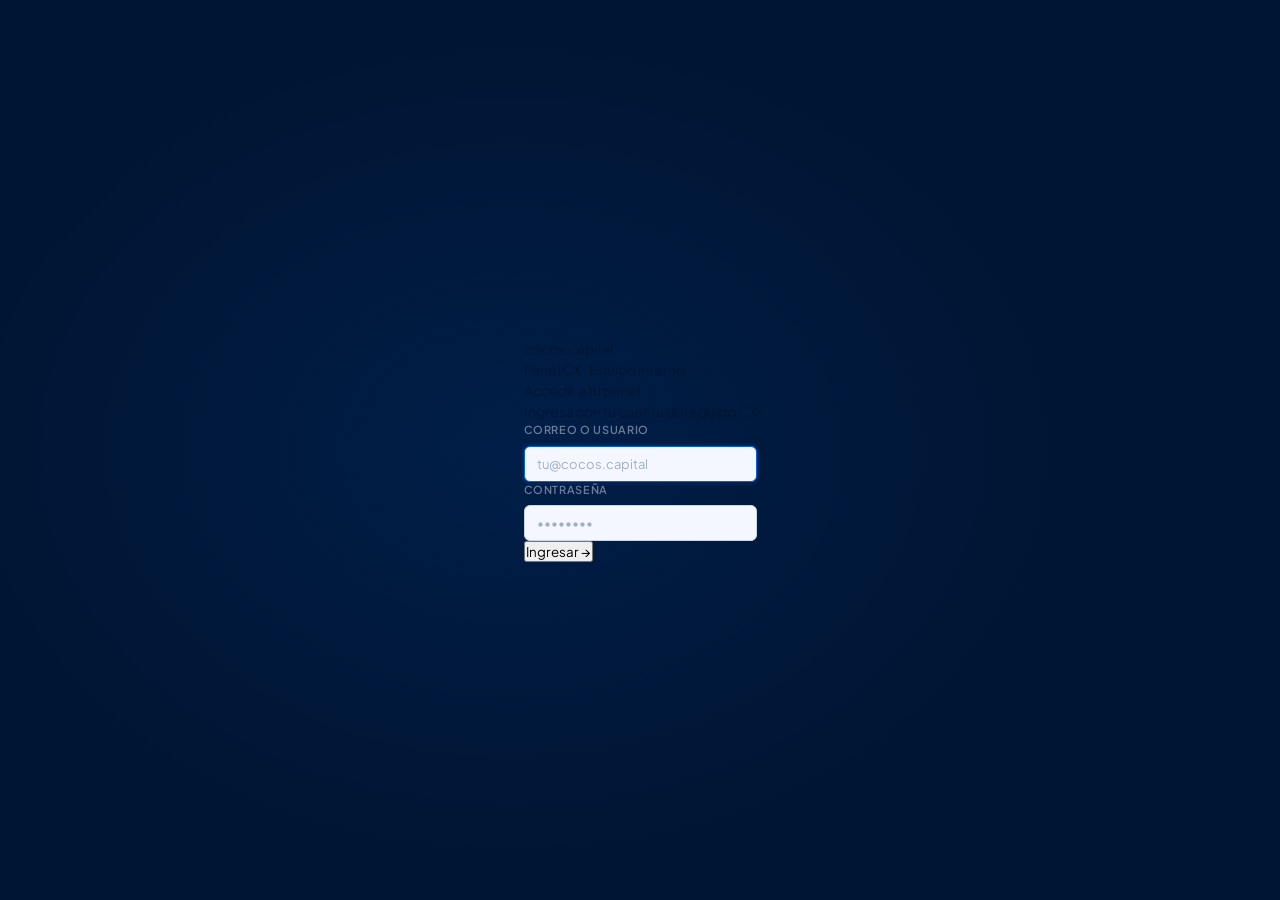
==== index.html @ 0b5373a8 "Add files via upload" ====
<!DOCTYPE html>
<html lang="es" class="light">
<head>
<meta charset="UTF-8">
<meta name="viewport" content="width=device-width,initial-scale=1.0">
<title>Panel CX · Cocos Capital</title>
<link href="https://fonts.googleapis.com/css2?family=Plus+Jakarta+Sans:wght@300;400;500;600;700;800&display=swap" rel="stylesheet">
<link rel="stylesheet" href="cocos-ds.css">
<style>
/* ─────────────────────────────────────────
   STATS ROW — 4 KPIs de contexto
───────────────────────────────────────── */
.stats-grid { display: grid; grid-template-columns: repeat(4,1fr); gap: 16px; }
@media (max-width: 900px) { .stats-grid { grid-template-columns: repeat(2,1fr); } }

.stat-tile {
  background: #FFFFFF;
  border: 1px solid #E4EAF3;
  border-radius: 18px;
  padding: 24px;
  min-height: 140px;
  box-shadow: 0 10px 30px rgba(0,21,51,.06);
  position: relative; overflow: hidden;
  transition: transform .15s, box-shadow .15s;
}
.stat-tile:hover { transform: translateY(-2px); box-shadow: 0 16px 40px rgba(0,21,51,.1); }

.stat-tile-top { display: flex; align-items: flex-start; justify-content: space-between; margin-bottom: 14px; }
.stat-tile-icon {
  width: 44px; height: 44px; border-radius: 50%;
  display: flex; align-items: center; justify-content: center;
  font-size: 20px; flex-shrink: 0;
  background: var(--st-bg, rgba(0,98,222,.1));
}
.stat-tile-trend {
  display: inline-flex; align-items: center; gap: 3px;
  font-size: 11px; font-weight: 700; padding: 3px 9px;
  border-radius: 99px; white-space: nowrap;
}
.trend-up   { background: rgba(0,191,140,.12); color: #00A07A; }
.trend-down { background: rgba(240,92,92,.1);  color: var(--red); }
.trend-flat { background: var(--surf-1); color: var(--tx-3); }

.stat-tile-val { font-size: 36px; font-weight: 800; color: var(--tx-0); letter-spacing: -.06em; line-height: 1; margin-bottom: 6px; }
.stat-tile-lbl { font-size: 15px; font-weight: 700; color: var(--tx-0); margin-bottom: 3px; }
.stat-tile-sub { font-size: 13px; color: var(--tx-3); }

/* Loading skeleton */
.skeleton {
  background: linear-gradient(90deg, var(--surf-1) 25%, var(--surf-2) 50%, var(--surf-1) 75%);
  background-size: 200% 100%;
  animation: shimmer 1.4s infinite;
  border-radius: 4px;
}
@keyframes shimmer { 0%{background-position:200% 0} 100%{background-position:-200% 0} }

/* ─────────────────────────────────────────
   TOOLS GRID — modules de trabajo
───────────────────────────────────────── */
.tools-grid { display: grid; grid-template-columns: repeat(3,1fr); gap: 16px; }
@media (max-width: 900px) { .tools-grid { grid-template-columns: 1fr 1fr; } }

.tool-card {
  background: var(--surf-0); border: 1px solid var(--bdr-0); border-radius: 20px;
  padding: 24px; display: flex; flex-direction: column; gap: 14px;
  text-decoration: none; position: relative; overflow: hidden;
  transition: all .18s; cursor: pointer; min-height: 190px;
  box-shadow: var(--sh-card);
}
.tool-card::before { content:''; position:absolute; top:0; left:0; bottom:0; width:3px; background:var(--tc,var(--blue)); opacity:.7; transition:opacity .18s; }
.tool-card:hover { border-color: var(--bdr-1); transform: translateY(-2px); box-shadow: 0 16px 40px rgba(0,21,51,.1); }
.tool-card:hover::before { opacity: 1; }
.tool-header { display: flex; align-items: flex-start; justify-content: space-between; gap: 12px; }
.tool-icon-wrap { width: 42px; height: 42px; border-radius: 12px; background: rgba(0,98,222,.1); border: 1px solid rgba(0,98,222,.15); display: flex; align-items: center; justify-content: center; font-size: 18px; flex-shrink: 0; }
.tool-badge { font-size: 9px; font-weight: 700; padding: 3px 9px; border-radius: 99px; text-transform: uppercase; letter-spacing: .08em; white-space: nowrap; flex-shrink: 0; }
.tool-body { flex: 1; }
.tool-name { font-size: 16px; font-weight: 700; color: var(--tx-0); letter-spacing: -.03em; margin-bottom: 6px; }
.tool-desc { font-size: 13px; color: var(--tx-2); line-height: 1.6; }
.tool-footer { display: flex; align-items: center; justify-content: space-between; margin-top: auto; padding-top: 14px; border-top: 1px solid var(--bdr-0); }
.tool-cta-btn { display: inline-flex; align-items: center; gap: 6px; font-size: 12px; font-weight: 700; color: var(--tx-1); background: var(--surf-1); border: 1px solid var(--bdr-1); padding: 7px 14px; border-radius: 10px; transition: all .15s; white-space: nowrap; }
.tool-card:hover .tool-cta-btn { background: var(--tc,var(--blue)); border-color: var(--tc,var(--blue)); color: #fff; }
.tool-cta-btn svg { width: 11px; height: 11px; transition: transform .15s; }
.tool-card:hover .tool-cta-btn svg { transform: translateX(2px); }

/* ─────────────────────────────────────────
   TWO COLUMN LAYOUT
───────────────────────────────────────── */
.two-col { display: grid; grid-template-columns: minmax(0,1.7fr) 460px; gap: 24px; align-items: start; }
@media (max-width: 1200px) { .two-col { grid-template-columns: 1fr; } }

/* ─────────────────────────────────────────
   NOVEDADES FEED — timeline premium
───────────────────────────────────────── */
.novedades-card {
  background: #FFFFFF; border: 1px solid #E4EAF3;
  border-radius: 20px; padding: 28px 30px;
  box-shadow: 0 10px 30px rgba(0,21,51,.06);
  min-height: 480px;
}
.nov-feed { display: flex; flex-direction: column; }

.nov-empty { text-align: center; padding: 48px 20px; color: var(--tx-3); }
.nov-empty-icon { font-size: 36px; margin-bottom: 12px; opacity: .3; }
.nov-empty-title { font-size: 15px; font-weight: 600; color: var(--tx-2); margin-bottom: 6px; }
.nov-empty-sub { font-size: 13px; color: var(--tx-3); }

/* Timeline item */
.nov-item {
  display: flex; gap: 14px;
  padding: 18px 0;
  border-bottom: 1px solid var(--bdr-0);
  animation: fadeSlide .2s ease both;
  position: relative;
}
.nov-item:last-child { border-bottom: none; padding-bottom: 0; }
.nov-item:first-child { padding-top: 4px; }
@keyframes fadeSlide { from{opacity:0;transform:translateY(6px)} to{opacity:1;transform:translateY(0)} }

/* Timeline dot */
.nov-dot-col { display: flex; flex-direction: column; align-items: center; flex-shrink: 0; width: 36px; }
.nov-dot {
  width: 36px; height: 36px; border-radius: 50%;
  display: flex; align-items: center; justify-content: center;
  font-size: 16px; flex-shrink: 0; flex-basis: 36px;
}
.nov-dot-info   { background: rgba(0,98,222,.12);  }
.nov-dot-warn   { background: rgba(255,149,0,.12); }
.nov-dot-ok     { background: rgba(0,191,140,.12); }
.nov-dot-crit   { background: rgba(240,92,92,.12); }
.nov-line { flex: 1; width: 1px; background: var(--bdr-0); margin-top: 6px; }
.nov-item:last-child .nov-line { display: none; }

/* Content */
.nov-content { flex: 1; min-width: 0; }
.nov-content-top { display: flex; align-items: flex-start; justify-content: space-between; gap: 10px; margin-bottom: 5px; }
.nov-title-row { display: flex; align-items: center; gap: 8px; flex-wrap: wrap; min-width: 0; }
.nov-title { font-size: 14px; font-weight: 600; color: var(--tx-0); line-height: 1.4; }
.nov-pill {
  display: inline-flex; align-items: center; gap: 4px;
  font-size: 10px; font-weight: 700; padding: 3px 9px;
  border-radius: 99px; text-transform: uppercase; letter-spacing: .06em; white-space: nowrap; flex-shrink: 0;
}
.pill-info  { background: rgba(0,98,222,.1); color: #0062DE; border: 1px solid rgba(0,98,222,.2); }
.pill-warn  { background: rgba(255,149,0,.1); color: #D97700; border: 1px solid rgba(255,149,0,.2); }
.pill-ok    { background: rgba(0,191,140,.1); color: #00956E; border: 1px solid rgba(0,191,140,.2); }
.pill-crit  { background: rgba(240,92,92,.1); color: var(--red); border: 1px solid rgba(240,92,92,.2); }
.nov-body { font-size: 13px; color: var(--tx-2); line-height: 1.65; margin-bottom: 8px; white-space: pre-wrap; }
.nov-footer { display: flex; align-items: center; gap: 8px; font-size: 11px; color: var(--tx-3); }
.nov-footer-sep { opacity: .4; }
.nov-admin-actions { margin-left: auto; display: flex; gap: 4px; }
.nov-time { font-size: 11px; color: var(--tx-3); white-space: nowrap; flex-shrink: 0; margin-top: 3px; }

/* Pinned */
.nov-item.is-pinned { background: rgba(0,98,222,.03); margin: 0 -24px; padding: 18px 24px; border-radius: 12px; }

/* Dot hidden (legacy compat) */
.nov-type-dot, .dot-info, .dot-warn, .dot-ok, .dot-crit { display: none; }

.nov-load-more { text-align: center; padding-top: 16px; border-top: 1px solid var(--bdr-0); }

/* Filter chips */
.filter-chips { display: flex; gap: 5px; flex-wrap: wrap; }
.chip {
  padding: 5px 11px; border-radius: 99px;
  font-size: 11px; font-weight: 600; cursor: pointer;
  border: 1px solid var(--bdr-0); background: var(--surf-0);
  color: var(--tx-2); transition: all .12s; user-select: none;
}
.chip:hover { border-color: var(--bdr-1); color: var(--tx-0); }
.chip.active { background: var(--blue); border-color: var(--blue); color: #fff; }

/* ─────────────────────────────────────────
   PLANILLAS PANEL (right column)
───────────────────────────────────────── */
.plan-panel {
  background: var(--surf-0);
  border: 1px solid var(--bdr-0);
  border-radius: var(--r-lg);
  overflow: hidden;
}
.plan-panel-header {
  padding: 16px 20px;
  border-bottom: 1px solid var(--bdr-0);
  display: flex; align-items: center; justify-content: space-between;
}
.plan-panel-title {
  font-size: 12px; font-weight: 700; color: var(--tx-1);
  text-transform: uppercase; letter-spacing: .08em;
}
.plan-list { }

.plan-row {
  display: flex; align-items: center; gap: 14px;
  padding: 13px 20px;
  border-bottom: 1px solid var(--bdr-0);
  transition: background .1s;
  position: relative;
}
.plan-row:last-child { border-bottom: none; }
.plan-row:hover { background: var(--surf-1); }

.plan-ico-wrap {
  width: 34px; height: 34px; border-radius: var(--r-sm);
  background: var(--surf-2); display: flex; align-items: center;
  justify-content: center; font-size: 15px; flex-shrink: 0;
}
.plan-row-content { flex: 1; min-width: 0; }
.plan-row-name {
  font-size: 13px; font-weight: 600; color: var(--tx-0);
  white-space: nowrap; overflow: hidden; text-overflow: ellipsis;
}
.plan-row-desc {
  font-size: 11px; color: var(--tx-3); margin-top: 1px;
  white-space: nowrap; overflow: hidden; text-overflow: ellipsis;
}
.plan-row-tag {
  font-size: 10px; font-weight: 600; padding: 2px 7px;
  background: var(--surf-2); border: 1px solid var(--bdr-0);
  border-radius: 4px; color: var(--tx-3); white-space: nowrap;
  flex-shrink: 0;
}
.plan-open-btn {
  width: 28px; height: 28px; border-radius: var(--r-sm);
  background: transparent; border: 1px solid var(--bdr-0);
  display: flex; align-items: center; justify-content: center;
  cursor: pointer; color: var(--tx-3);
  text-decoration: none; transition: all .12s; flex-shrink: 0;
}
.plan-open-btn:hover { background: var(--surf-2); color: var(--tx-0); border-color: var(--bdr-1); }
.plan-open-btn svg { width: 12px; height: 12px; }
.plan-admin-btns { display: flex; gap: 3px; flex-shrink: 0; }

.plan-add-row {
  display: flex; align-items: center; gap: 10px;
  padding: 13px 20px; cursor: pointer;
  color: var(--tx-3); font-size: 12px; font-weight: 500;
  border-top: 1px solid var(--bdr-0);
  transition: all .12s;
}
.plan-add-row:hover { background: var(--surf-1); color: var(--tx-1); }
.plan-add-row svg { width: 13px; height: 13px; }

.plan-empty {
  padding: 28px 20px; text-align: center;
  font-size: 12px; color: var(--tx-3);
}

/* ─────────────────────────────────────────
   BUTTONS
───────────────────────────────────────── */
.btn {
  display: inline-flex; align-items: center; gap: 6px;
  padding: 8px 14px; border-radius: var(--r-sm);
  font-size: 13px; font-weight: 600; cursor: pointer;
  transition: all .12s; border: none; font-family: var(--ff);
  line-height: 1;
}
.btn svg { width: 13px; height: 13px; flex-shrink: 0; }
.btn-primary   { background: var(--blue); color: #fff; }
.btn-primary:hover   { background: var(--blue-2); }
.btn-secondary { background: transparent; border: 1px solid var(--bdr-1); color: var(--tx-1); }
.btn-secondary:hover { background: var(--bdr-0); color: var(--tx-0); border-color: var(--bdr-2); }
.btn-danger    { background: rgba(240,92,92,.08); border: 1px solid rgba(240,92,92,.2); color: #F87171; }
.btn-danger:hover { background: rgba(240,92,92,.16); }
.btn-sm { padding: 5px 10px; font-size: 11px; }

/* ─────────────────────────────────────────
   MODALS
───────────────────────────────────────── */
.overlay {
  position: fixed; inset: 0;
  background: rgba(4,10,22,.75); backdrop-filter: blur(6px);
  display: none; align-items: center; justify-content: center;
  z-index: 400; padding: 20px;
}
.overlay.on { display: flex; }

.modal {
  background: var(--surf-0);
  border: 1px solid var(--bdr-1);
  border-radius: var(--r-xl);
  width: 100%; max-width: 520px;
  max-height: 90vh; overflow-y: auto;
  box-shadow: var(--sh-lg);
  animation: modalIn .2s cubic-bezier(.34,1.3,.64,1) both;
}
@keyframes modalIn { from{opacity:0;transform:scale(.96) translateY(6px)} to{opacity:1;transform:scale(1) translateY(0)} }

.modal-header {
  padding: 22px 24px 18px;
  border-bottom: 1px solid var(--bdr-0);
  display: flex; align-items: center; justify-content: space-between;
  position: sticky; top: 0; background: var(--surf-0); z-index: 1;
}
.modal-title { font-size: 15px; font-weight: 700; color: var(--tx-0); letter-spacing: -.02em; }
.modal-close {
  width: 28px; height: 28px; border-radius: var(--r-sm);
  background: var(--bdr-0); border: none; display: flex;
  align-items: center; justify-content: center; cursor: pointer;
  color: var(--tx-2); font-size: 14px; transition: all .12s;
}
.modal-close:hover { background: var(--bdr-1); color: var(--tx-0); }
.modal-body { padding: 22px 24px; }
.modal-footer {
  padding: 14px 24px;
  border-top: 1px solid var(--bdr-0);
  display: flex; gap: 8px; justify-content: flex-end;
  position: sticky; bottom: 0; background: var(--surf-0);
}

.field-group { margin-bottom: 14px; }
.field-group label {
  display: block; font-size: 11px; font-weight: 600;
  color: var(--tx-3); text-transform: uppercase;
  letter-spacing: .06em; margin-bottom: 6px;
}
.field-input {
  width: 100%; padding: 10px 13px;
  background: var(--bg); border: 1px solid var(--bdr-0);
  border-radius: var(--r-sm); color: var(--tx-0);
  font-size: 13px; font-family: var(--ff); outline: none;
  transition: border-color .15s, box-shadow .15s;
}
.field-input:focus { border-color: var(--blue); box-shadow: 0 0 0 3px rgba(0,98,222,.12); }
.field-input::placeholder { color: var(--tx-3); }
select.field-input { appearance: none; cursor: pointer; }
textarea.field-input { resize: vertical; min-height: 80px; line-height: 1.6; }
.field-row { display: grid; grid-template-columns: 1fr 1fr; gap: 12px; }

.checkbox-row {
  display: flex; align-items: center; gap: 10px;
  padding: 10px 13px; background: var(--bg);
  border: 1px solid var(--bdr-0); border-radius: var(--r-sm);
  cursor: pointer;
}
.checkbox-row input { width: 14px; height: 14px; accent-color: var(--blue); cursor: pointer; }
.checkbox-row label { font-size: 12px; color: var(--tx-1); cursor: pointer; text-transform: none; letter-spacing: 0; margin: 0; }

/* Change pass overlay */
#chpass-overlay {
  position: fixed; inset: 0;
  background: rgba(4,10,22,.85); backdrop-filter: blur(8px);
  display: none; align-items: center; justify-content: center;
  z-index: 600; padding: 20px;
}
#chpass-overlay.on { display: flex; }

/* ─────────────────────────────────────────
   TOAST
───────────────────────────────────────── */
.toast {
  position: fixed; bottom: 22px; right: 22px;
  padding: 11px 18px; border-radius: var(--r-md);
  font-size: 13px; font-weight: 600;
  box-shadow: var(--sh-md); z-index: 999;
  display: none; align-items: center; gap: 8px;
  background: var(--surf-1); border: 1px solid var(--bdr-1);
  color: var(--tx-0); min-width: 210px;
  animation: toastIn .2s ease;
}
.toast.on { display: flex; }
@keyframes toastIn { from{opacity:0;transform:translateY(6px)} to{opacity:1;transform:translateY(0)} }
.toast.ok  { border-color: rgba(0,191,140,.35); color: var(--green); }
.toast.er  { border-color: rgba(240,92,92,.35); color: var(--red); }
.toast.in  { border-color: rgba(0,98,222,.35);  color: #93C5FD; }

/* ─────────────────────────────────────────
   LOADER
───────────────────────────────────────── */
.spin {
  width: 14px; height: 14px; flex-shrink: 0;
  border: 2px solid var(--bdr-1);
  border-top-color: var(--blue);
  border-radius: 50%; animation: spin .65s linear infinite;
}
@keyframes spin { to { transform: rotate(360deg); } }
.loading-row {
  display: flex; align-items: center; gap: 8px;
  color: var(--tx-3); font-size: 12px; padding: 16px 0;
}

/* ─────────────────────────────────────────
   EVENTOS DEL DÍA
───────────────────────────────────────── */
.eventos-dia-panel { background: #FFFFFF; border: 1px solid #E4EAF3; border-radius: 20px; overflow: hidden; box-shadow: 0 10px 30px rgba(0,21,51,.06); }
.eventos-dia-header { padding: 16px 20px 14px; border-bottom: 1px solid var(--bdr-0); display: flex; align-items: center; justify-content: space-between; }
.eventos-dia-title { font-size: 11px; font-weight: 800; color: var(--tx-0); text-transform: uppercase; letter-spacing: .1em; display: flex; align-items: center; gap: 8px; }
.eventos-dia-count { font-size: 10px; font-weight: 700; padding: 3px 9px; background: rgba(0,98,222,.1); color: var(--blue); border-radius: 99px; }
.evento-dia-item { display: flex; align-items: flex-start; gap: 12px; padding: 13px 20px; border-bottom: 1px solid var(--bdr-0); transition: background .1s; }
.evento-dia-item:last-child { border-bottom: none; }
.evento-dia-item:hover { background: var(--surf-1); }
.evento-dia-icon { width: 36px; height: 36px; border-radius: 10px; display: flex; align-items: center; justify-content: center; font-size: 16px; flex-shrink: 0; }
.evento-dia-dot { width: 7px; height: 7px; border-radius: 50%; flex-shrink: 0; margin-top: 5px; }
.evento-dia-info { flex: 1; min-width: 0; }
.evento-dia-type { font-size: 9px; font-weight: 700; text-transform: uppercase; letter-spacing: .08em; color: var(--tx-3); margin-bottom: 2px; }
.evento-dia-name { font-size: 13px; font-weight: 600; color: var(--tx-0); white-space: nowrap; overflow: hidden; text-overflow: ellipsis; }
.evento-dia-ticker { font-size: 10px; font-family: var(--fm); color: var(--tx-3); margin-top: 2px; }
.eventos-empty { padding: 32px 20px; text-align: center; font-size: 13px; color: var(--tx-3); line-height: 1.6; }
.eventos-footer { padding: 12px 20px; border-top: 1px solid var(--bdr-0); }
.eventos-footer a { font-size: 12px; font-weight: 600; color: var(--blue); display: flex; align-items: center; gap: 5px; text-decoration: none; transition: opacity .12s; }
.eventos-footer a:hover { opacity: .7; }

/* ─────────────────────────────────────────
   BUTTONS
───────────────────────────────────────── */
.btn { display: inline-flex; align-items: center; gap: 7px; padding: 9px 16px; border-radius: 12px; font-family: var(--ff); font-size: 13px; font-weight: 700; cursor: pointer; transition: all .13s; border: none; white-space: nowrap; }
.btn-primary { background: var(--blue); color: #fff; box-shadow: 0 4px 14px rgba(0,98,222,.3); }
.btn-primary:hover { background: var(--blue-2); }
.btn-secondary { background: var(--surf-0); color: var(--tx-0); border: 1px solid var(--bdr-1); }
.btn-secondary:hover { background: var(--surf-1); border-color: var(--bdr-2); }
.btn-ghost { background: transparent; color: var(--tx-1); border: 1px solid var(--bdr-0); }
.btn-ghost:hover { background: var(--surf-1); }
.btn-danger { background: rgba(240,92,92,.1); color: var(--red); border: 1px solid rgba(240,92,92,.2); }
.btn-danger:hover { background: rgba(240,92,92,.18); }
.btn-success { background: rgba(0,191,140,.1); color: #00956E; border: 1px solid rgba(0,191,140,.2); }
.btn-success:hover { background: rgba(0,191,140,.18); }
.btn-sm { padding: 6px 12px; font-size: 12px; border-radius: 8px; }
.btn-xs { padding: 4px 9px; font-size: 11px; border-radius: 6px; gap: 4px; }
.btn svg { width: 13px; height: 13px; flex-shrink: 0; }
.btn-xs svg { width: 11px; height: 11px; }

/* ─────────────────────────────────────────
   FILTER CHIPS
───────────────────────────────────────── */
.filter-chips { display: flex; gap: 4px; flex-wrap: wrap; }
.chip {
  padding: 7px 16px; border-radius: 99px; font-size: 13px; font-weight: 500;
  cursor: pointer; transition: all .13s; border: 1px solid var(--bdr-1);
  background: var(--surf-0); color: var(--tx-2); font-family: var(--ff);
}
.chip:hover { border-color: var(--bdr-2); color: var(--tx-0); }
.chip.active { background: var(--tx-0); color: #fff; border-color: var(--tx-0); font-weight: 600; }
html.light .chip.active { background: var(--night); border-color: var(--night); }

</style>
</head>
<body>

<div id="auth">
  <div class="auth-wrap">
    <div class="auth-logo">
      <div class="auth-logotype">cocos<em>.</em>capital</div>
      <div class="auth-logotype-sub">Panel CX · Equipo interno</div>
    </div>
    <div class="auth-card">
      <div class="auth-card-title">Accedé a tu panel</div>
      <div class="auth-card-sub">Ingresá con tu cuenta del equipo CX</div>
      <div class="form-field">
        <label>Correo o usuario</label>
        <input id="li-e" type="text" placeholder="tu@cocos.capital" autofocus autocomplete="username">
      </div>
      <div class="form-field">
        <label>Contraseña</label>
        <input id="li-p" type="password" placeholder="••••••••" onkeydown="if(event.key==='Enter')doLogin()">
      </div>
      <div class="auth-err" id="auth-err"></div>
      <button class="btn-login" onclick="doLogin()">Ingresar →</button>
    </div>
  </div>
</div>

<!-- ══════════════════════════════════
     APP
══════════════════════════════════ -->


<div id="app" class="app-shell">
  <aside class="app-sidebar">
    <div class="sidebar-logo">
      <div class="sidebar-logotype">cocos<em>.</em></div>
      <div class="sidebar-module-pill">
        <svg viewBox="0 0 16 16" fill="currentColor"><path d="M8.707 1.5a1 1 0 00-1.414 0L.646 8.146a.5.5 0 00.708.708L2 8.207V13.5A1.5 1.5 0 003.5 15h9a1.5 1.5 0 001.5-1.5V8.207l.646.647a.5.5 0 00.708-.708L13 5.793V2.5a.5.5 0 00-.5-.5h-1a.5.5 0 00-.5.5v1.293L8.707 1.5z"/></svg>
        <span>CX Hub</span>
      </div>
    </div>
    <nav class="sidebar-nav">
      <div class="sidebar-section">Herramientas</div>
      <a class="sidebar-item active" href="panel-cx.html">
        <svg viewBox="0 0 16 16" fill="currentColor"><path d="M8.707 1.5a1 1 0 00-1.414 0L.646 8.146a.5.5 0 00.708.708L2 8.207V13.5A1.5 1.5 0 003.5 15h9a1.5 1.5 0 001.5-1.5V8.207l.646.647a.5.5 0 00.708-.708L13 5.793V2.5a.5.5 0 00-.5-.5h-1a.5.5 0 00-.5.5v1.293L8.707 1.5z"/></svg>Inicio
      </a>
      <a class="sidebar-item" href="macros.html">
        <svg viewBox="0 0 16 16" fill="currentColor"><path d="M2 2h5v5H2zm7 0h5v5H9zM2 9h5v5H2zm7 0h5v5H9z"/></svg>Macros
      </a>
      <a class="sidebar-item" href="bitacora.html">
        <svg viewBox="0 0 16 16" fill="currentColor"><path d="M5 0h8a2 2 0 012 2v10a2 2 0 01-2 2H3a2 2 0 01-2-2V1.5A1.5 1.5 0 013 0h2zM3 1a.5.5 0 00-.5.5V12a1 1 0 001 1h9a1 1 0 001-1V2a1 1 0 00-1-1H3z"/><path d="M4.5 5.5A.5.5 0 015 5h6a.5.5 0 010 1H5a.5.5 0 01-.5-.5zm0 2a.5.5 0 01.5-.5h6a.5.5 0 010 1H5a.5.5 0 01-.5-.5zm0 2a.5.5 0 01.5-.5h3a.5.5 0 010 1H5a.5.5 0 01-.5-.5z"/></svg>Bitácora
      </a>
      <a class="sidebar-item" href="base-conocimiento.html">
        <svg viewBox="0 0 16 16" fill="currentColor"><path d="M1 2.828c.885-.37 2.154-.769 3.388-.893 1.33-.134 2.458.063 3.112.752v9.746c-.935-.53-2.12-.603-3.213-.493-1.18.12-2.37.461-3.287.811V2.828zm7.5-.141c.654-.689 1.782-.886 3.112-.752 1.234.124 2.503.523 3.388.893v9.923c-.918-.35-2.107-.692-3.287-.81-1.094-.111-2.278-.039-3.213.492V2.687z"/></svg>Base de conocimiento
      </a>
      <button class="sidebar-item soon">
        <svg viewBox="0 0 16 16" fill="currentColor"><path d="M7 4.5v3h3a.5.5 0 010 1H7V11a.5.5 0 01-1 0V8.5H3a.5.5 0 010-1h3V4.5a.5.5 0 011 0z"/><path d="M14 1H2a1 1 0 00-1 1v12a1 1 0 001 1h12a1 1 0 001-1V2a1 1 0 00-1-1zM2 0a2 2 0 00-2 2v12a2 2 0 002 2h12a2 2 0 002-2V2a2 2 0 00-2-2H2z"/></svg>Organización CX
        <span class="sidebar-soon">Pronto</span>
      </button>
      <button class="sidebar-item soon">
        <svg viewBox="0 0 16 16" fill="currentColor"><path d="M4.715 6.542L3.343 7.914a3 3 0 104.243 4.243l1.828-1.829A3 3 0 008.586 5.5L8 6.086a1.002 1.002 0 00-.154.199 2 2 0 01.861 3.337L6.88 11.45a2 2 0 11-2.83-2.83l.793-.792a4.018 4.018 0 01-.128-1.287z"/><path d="M6.586 4.672A3 3 0 007.414 9.5l.775-.776a2 2 0 01-.896-3.346L9.12 3.55a2 2 0 112.83 2.83l-.793.792c.112.42.155.855.128 1.287l1.372-1.372a3 3 0 10-4.243-4.243L6.586 4.672z"/></svg>Links útiles
        <span class="sidebar-soon">Pronto</span>
      </button>
      <div class="sidebar-sep"></div>
      <div class="sidebar-section">Reportes</div>
      <button class="sidebar-item soon">
        <svg viewBox="0 0 16 16" fill="currentColor"><path d="M0 2a2 2 0 012-2h12a2 2 0 012 2v12a2 2 0 01-2 2H2a2 2 0 01-2-2V2zm4.5 5.5a.5.5 0 000 1h5.793l-2.147 2.146a.5.5 0 00.708.708l3-3a.5.5 0 000-.708l-3-3a.5.5 0 10-.708.708L10.293 7.5H4.5z"/></svg>Escalamientos
        <span class="sidebar-soon">Pronto</span>
      </button>
      <button class="sidebar-item soon">
        <svg viewBox="0 0 16 16" fill="currentColor"><path d="M0 0h1v15h15v1H0V0zm10 3.5a.5.5 0 01.5-.5h4a.5.5 0 01.5.5v4a.5.5 0 01-1 0V4.9l-3.613 4.417a.5.5 0 01-.74.037L7.06 6.767l-3.656 5.027a.5.5 0 01-.808-.588l4-5.5a.5.5 0 01.758-.06l2.609 2.61L13.445 4H10.5a.5.5 0 01-.5-.5z"/></svg>Métricas
        <span class="sidebar-soon">Pronto</span>
      </button>
    </nav>
    <div class="sidebar-footer" style="flex-shrink:0">
      <a class="sidebar-help" href="#" onclick="return false">
        <svg viewBox="0 0 16 16" fill="currentColor"><path d="M8 15A7 7 0 118 1a7 7 0 010 14zm0 1A8 8 0 108 0a8 8 0 000 16z"/><path d="M5.255 5.786a.237.237 0 00.241.247h.825c.138 0 .248-.113.266-.25.09-.656.54-1.134 1.342-1.134.686 0 1.314.343 1.314 1.168 0 .635-.374.927-.965 1.371-.673.489-1.206 1.06-1.168 1.987l.003.217a.25.25 0 00.25.246h.811a.25.25 0 00.25-.25v-.105c0-.718.273-.927 1.01-1.486.609-.463 1.244-.977 1.244-2.056 0-1.511-1.276-2.241-2.673-2.241-1.267 0-2.655.59-2.75 2.286zm1.557 5.763c0 .533.425.927 1.01.927.609 0 1.028-.394 1.028-.927 0-.552-.42-.94-1.029-.94-.584 0-1.009.388-1.009.94z"/></svg>
        <div><div class="sidebar-help-title">¿Necesitás ayuda?</div><div class="sidebar-help-sub">Ir al centro de ayuda</div></div>
      </a>
      <div class="sidebar-sep-ft"></div>
      <div class="sidebar-user">
        <div class="sidebar-av" id="sb-av">?</div>
        <div style="flex:1;min-width:0">
          <div class="sidebar-uname" id="sb-name">—</div>
          <div class="sidebar-urole" id="sb-role">—</div>
        </div>
        <button class="sidebar-logout" onclick="doLogout()" title="Cerrar sesión">
          <svg width="11" height="11" viewBox="0 0 16 16" fill="currentColor"><path fill-rule="evenodd" d="M10 12.5a.5.5 0 01-.5.5h-8a.5.5 0 01-.5-.5v-9a.5.5 0 01.5-.5h8a.5.5 0 01.5.5v2a.5.5 0 001 0v-2A1.5 1.5 0 009.5 2h-8A1.5 1.5 0 000 3.5v9A1.5 1.5 0 001.5 14h8a1.5 1.5 0 001.5-1.5v-2a.5.5 0 00-1 0v2z"/><path fill-rule="evenodd" d="M15.854 8.354a.5.5 0 000-.708l-3-3a.5.5 0 00-.708.708L14.293 7.5H5.5a.5.5 0 000 1h8.793l-2.147 2.146a.5.5 0 00.708.708l3-3z"/></svg>
        </button>
      </div>
    </div>
  </aside>
  <div class="app-main">
  <div class="app-topbar">
    <div class="topbar-title">CX Hub</div>
    <div class="date-pill" id="topbar-date">
      <svg viewBox="0 0 16 16" fill="currentColor"><path d="M11 6.5a.5.5 0 01.5-.5h1a.5.5 0 010 1h-1a.5.5 0 01-.5-.5zm-3 0a.5.5 0 01.5-.5h1a.5.5 0 010 1h-1a.5.5 0 01-.5-.5zm-3 0a.5.5 0 01.5-.5h1a.5.5 0 010 1h-1a.5.5 0 01-.5-.5zM3.5 0a.5.5 0 01.5.5V1h8V.5a.5.5 0 011 0V1h1a2 2 0 012 2v11a2 2 0 01-2 2H2a2 2 0 01-2-2V3a2 2 0 012-2h1V.5a.5.5 0 01.5-.5zM1 4v10a1 1 0 001 1h12a1 1 0 001-1V4H1z"/></svg>
      <span id="topbar-date-text"></span>
    </div>
    <div class="topbar-actions">
      <button class="icon-button" id="theme-btn" onclick="toggleTheme()" title="Cambiar tema">🌙</button>
      <div style="position:relative">
        <button class="icon-button" id="notif-btn" onclick="cxNotifToggle()" title="Notificaciones">
          🔔<span id="notif-badge" style="display:none;position:absolute;top:4px;right:4px;width:8px;height:8px;border-radius:50%;background:#0062DE;border:2px solid var(--c-card)"></span>
        </button>
      </div>
      <div class="user-pill" onclick="showUserMenu()">
        <div class="user-av" id="u-av">?</div>
        <div><div class="user-name" id="u-name">—</div><div class="user-role" id="u-role">—</div></div>
      </div>
      <button class="primary-action admin-only" id="btn-nueva-nov" onclick="openNov()" style="display:none">+ Novedad</button>
    </div>
  </div>
    <div class="app-content">


      <!-- PAGE HEADER -->
      <div class="page-header">
        <div>
          <div class="greeting-eyebrow">Cocos Capital · CX Hub</div>
          <div class="greeting-title" id="greeting-title">Bienvenida 👋</div>
          <div class="greeting-sub" id="greeting-sub">Todo lo que necesitás, en un solo lugar</div>
        </div>
        <div class="page-actions">
          <button class="btn btn-ghost btn-sm admin-only" id="btn-usuarios" onclick="openUserMgmt()" style="display:none">
            <svg viewBox="0 0 16 16" fill="currentColor" width="12" height="12"><path d="M15 14s1 0 1-1-1-4-5-4-5 3-5 4 1 1 1 1h8zm-7.978-1A.261.261 0 017 13c0-1.01.895-2.937 3-2.937S13 11.99 13 13a.261.261 0 01-.022.013H7.022zm-1.144-2.675A4.5 4.5 0 006 9.75c.527.86.5 1.91.5 2.75H1s-1 0-1-1 1-4 5-4c.468 0 .915.037 1.344.11A3.003 3.003 0 004.5 7.5c0-1.657 1.343-3 3-3s3 1.343 3 3a3.003 3.003 0 00-1.344 4.625z"/></svg>
            Usuarios
          </button>
        </div>
      </div>

      <!-- STATS -->
      <div class="section">
        <div class="section-header">
          <div class="section-label">Resumen</div>
        </div>
        <div class="stats-grid" id="stats-row">
          <div class="stat-tile"><div class="skeleton" style="height:28px;width:44px;margin-bottom:8px"></div><div class="skeleton" style="height:11px;width:64px"></div></div>
          <div class="stat-tile"><div class="skeleton" style="height:28px;width:44px;margin-bottom:8px"></div><div class="skeleton" style="height:11px;width:64px"></div></div>
          <div class="stat-tile"><div class="skeleton" style="height:28px;width:44px;margin-bottom:8px"></div><div class="skeleton" style="height:11px;width:64px"></div></div>
          <div class="stat-tile"><div class="skeleton" style="height:28px;width:44px;margin-bottom:8px"></div><div class="skeleton" style="height:11px;width:64px"></div></div>
        </div>
      </div>


      <!-- TWO COL: NOVEDADES + EVENTOS DEL DÍA -->
      <div class="two-col">

        <!-- NOVEDADES -->
        <div class="section">
          <div class="section-header">
            <div class="section-label">Novedades del equipo</div>
            <div class="section-action">
              <div class="filter-chips" id="filter-chips">
                <span class="chip active" data-val="" onclick="setFilter(this,'')">Todas</span>
                <span class="chip" data-val="info" onclick="setFilter(this,'info')">Info</span>
                <span class="chip" data-val="warn" onclick="setFilter(this,'warn')">Alerta</span>
                <span class="chip" data-val="ok" onclick="setFilter(this,'ok')">Resuelto</span>
                <span class="chip" data-val="crit" onclick="setFilter(this,'crit')">Crítico</span>
              </div>
            </div>
          </div>
          <div class="novedades-card">
            <select id="nov-filtro" style="display:none"></select>
            <div class="nov-feed" id="novedades-wrap">
              <div class="loading-row"><div class="spin"></div>Cargando novedades…</div>
            </div>
            <div class="nov-load-more" id="nov-load-more" style="display:none">
              <button class="btn btn-secondary btn-sm" style="width:100%" onclick="loadMoreNovedades()">Ver más novedades</button>
            </div>
          </div>
        </div>

        <!-- EVENTOS DEL DÍA -->
        <div class="section" id="eventos-dia-section">
          <div class="section-header">
            <div class="section-label">Hoy en Bitácora</div>
            <a href="bitacora.html" style="font-size:11px;color:var(--tx-3);text-decoration:none;font-weight:500" onclick="localStorage.setItem('cx_came_from_panel','1')">Ver todo →</a>
          </div>
          <div class="eventos-dia-panel" id="eventos-dia-wrap">
            <div class="loading-row" style="padding:16px 14px"><div class="spin"></div>Cargando…</div>
          </div>
        </div>

      </div>

      <!-- PLANILLAS -->
      <div class="section">
        <div class="section-header">
          <div class="section-label">Planillas y recursos</div>
          <button class="btn btn-secondary btn-sm admin-only" id="btn-add-plan" onclick="openPlan()" style="display:none">+ Agregar</button>
        </div>
        <div class="plan-panel">
          <div id="planillas-grid">
            <div class="loading-row" style="padding:16px 20px"><div class="spin"></div>Cargando…</div>
          </div>
        </div>
      </div>

    </div><!-- /canvas -->
  </div><!-- /main-area -->


    </div><!-- /app-content -->
  </div><!-- /app-main -->
</div><!-- /app -->



<!-- NOTIFICATION PANEL -->
<div id="notif-panel" style="display:none;position:fixed;top:52px;right:0;width:380px;height:calc(100vh - 52px);background:var(--surf-0);border-left:1px solid var(--bdr-0);z-index:400;box-shadow:-4px 0 32px rgba(0,0,0,.35);flex-direction:column;overflow:hidden">
  <div style="padding:16px 20px;border-bottom:1px solid var(--bdr-0);display:flex;align-items:center;justify-content:space-between;flex-shrink:0">
    <div style="font-size:15px;font-weight:700;color:var(--tx-0)">Notificaciones</div>
    <div style="display:flex;gap:8px;align-items:center">
      <button onclick="cxNotifMarkAll()" style="font-size:11px;color:var(--blue);background:none;border:none;cursor:pointer;font-family:var(--ff)">Marcar todo leído</button>
      <button onclick="cxNotifToggle()" style="background:none;border:none;cursor:pointer;color:var(--tx-3);font-size:20px;line-height:1;padding:0">×</button>
    </div>
  </div>
  <div id="notif-list" style="flex:1;overflow-y:auto;padding:6px 0"></div>
</div>
<div id="notif-overlay" onclick="cxNotifToggle()" style="display:none;position:fixed;inset:0;z-index:399"></div>

<!-- USER MANAGEMENT MODAL (admin only) -->
<div class="overlay" id="overlay-users" onclick="if(event.target===this)closeUserMgmt()">
  <div class="modal" style="max-width:700px;width:96vw">
    <div class="modal-header">
      <div class="modal-title">Gestión de usuarios</div>
      <button class="modal-close" onclick="closeUserMgmt()">✕</button>
    </div>
    <div class="modal-body">
      <div style="display:flex;justify-content:space-between;align-items:center;margin-bottom:16px">
        <div style="font-size:13px;color:var(--tx-2)">Todos los usuarios con acceso al sistema CX.</div>
        <button class="btn btn-primary" onclick="openNewUser()" style="font-size:12px;padding:7px 14px">+ Nuevo usuario</button>
      </div>
      <div id="user-mgmt-list" style="display:flex;flex-direction:column;gap:8px"></div>
    </div>
  </div>
</div>

<!-- NEW/EDIT USER MODAL -->
<div class="overlay" id="overlay-user-form" onclick="if(event.target===this)closeUserForm()">
  <div class="modal" style="max-width:440px">
    <div class="modal-header">
      <div class="modal-title" id="user-form-title">Nuevo usuario</div>
      <button class="modal-close" onclick="closeUserForm()">✕</button>
    </div>
    <div class="modal-body">
      <input type="hidden" id="uf-id">
      <div class="field-group"><label>Nombre completo</label><input class="field-input" id="uf-name" placeholder="Ej: Ana García"></div>
      <div class="field-group"><label>Email</label><input class="field-input" id="uf-email" type="email" placeholder="ana@cocos.capital"></div>
      <div class="field-group"><label>Username</label><input class="field-input" id="uf-username" placeholder="anagarcia"></div>
      <div class="field-group"><label>Contraseña</label><input class="field-input" id="uf-pass" type="password" placeholder="Mínimo 6 caracteres"></div>
      <div class="field-group"><label>Rol</label>
        <select class="field-input" id="uf-role">
          <option value="agente">Agente</option>
          <option value="calidad">Calidad</option>
          <option value="admin">Admin</option>
        </select>
      </div>
    </div>
    <div class="modal-footer">
      <button class="btn btn-ghost" onclick="closeUserForm()">Cancelar</button>
      <button class="btn btn-primary" onclick="saveUserForm()">Guardar</button>
    </div>
  </div>
</div>

<!-- ══════════════════════════════════
     MODAL NOVEDAD
══════════════════════════════════ -->
<div class="overlay" id="overlay-nov" onclick="if(event.target===this)closeNov()">
  <div class="modal">
    <div class="modal-header">
      <div class="modal-title" id="nov-modal-title">Nueva novedad</div>
      <button class="modal-close" onclick="closeNov()">✕</button>
    </div>
    <div class="modal-body">
      <input type="hidden" id="nov-id">
      <div class="field-group">
        <label>Título</label>
        <input class="field-input" id="nov-titulo" placeholder="Ej: Cambio en flujo de aperturas…">
      </div>
      <div class="field-row">
        <div class="field-group">
          <label>Tipo</label>
          <select class="field-input" id="nov-tipo">
            <option value="info">ℹ️ Info</option>
            <option value="warn">⚠️ Alerta</option>
            <option value="ok">✅ Resuelto</option>
            <option value="crit">🔴 Crítico</option>
          </select>
        </div>
        <div class="field-group">
          <label>Área</label>
          <select class="field-input" id="nov-area">
            <option>App</option><option>Procesos</option><option>Sistemas</option>
            <option>General</option><option>Inversiones</option><option>Onboarding</option>
          </select>
        </div>
      </div>
      <div class="field-group">
        <label>Descripción</label>
        <textarea class="field-input" id="nov-body" rows="4" placeholder="Describí el cambio, qué se rompió, cómo impacta al equipo…"></textarea>
      </div>
      <div class="checkbox-row">
        <input type="checkbox" id="nov-pinned">
        <label for="nov-pinned">📌 Fijar al tope — novedad importante o urgente</label>
      </div>
    </div>
    <div class="modal-footer">
      <button class="btn btn-secondary" onclick="closeNov()">Cancelar</button>
      <button class="btn btn-primary" onclick="saveNovedad()">Publicar</button>
    </div>
  </div>
</div>

<!-- ══════════════════════════════════
     MODAL PLANILLA
══════════════════════════════════ -->
<div class="overlay" id="overlay-plan" onclick="if(event.target===this)closePlan()">
  <div class="modal">
    <div class="modal-header">
      <div class="modal-title" id="plan-modal-title">Agregar planilla</div>
      <button class="modal-close" onclick="closePlan()">✕</button>
    </div>
    <div class="modal-body">
      <input type="hidden" id="plan-id">
      <div class="field-group"><label>Nombre</label><input class="field-input" id="plan-nombre" placeholder="Ej: Control de onboarding"></div>
      <div class="field-group"><label>URL del recurso</label><input class="field-input" id="plan-url" placeholder="https://docs.google.com/..."></div>
      <div class="field-group"><label>Descripción (para qué sirve)</label><textarea class="field-input" id="plan-desc" rows="2" placeholder="Breve descripción de uso…"></textarea></div>
      <div class="field-row">
        <div class="field-group"><label>Emoji / Ícono</label><input class="field-input" id="plan-ico" placeholder="📊" maxlength="4" value="📊"></div>
        <div class="field-group"><label>Etiqueta</label><input class="field-input" id="plan-tag" placeholder="Ej: Onboarding, Retiros…"></div>
      </div>
    </div>
    <div class="modal-footer">
      <button class="btn btn-secondary" onclick="closePlan()">Cancelar</button>
      <button class="btn btn-primary" onclick="savePlanilla()">Guardar</button>
    </div>
  </div>
</div>

<!-- ══════════════════════════════════
     CHANGE PASS
══════════════════════════════════ -->
<div id="chpass-overlay">
  <div class="modal" style="max-width:400px">
    <div class="modal-header">
      <div>
        <div class="modal-title">¡Bienvenido/a al equipo! 👋</div>
        <div style="font-size:12px;color:var(--tx-2);margin-top:3px">Elegí tu contraseña personal antes de continuar</div>
      </div>
    </div>
    <div class="modal-body">
      <div class="field-group"><label>Nueva contraseña</label><input class="field-input" id="cp-new" type="password" placeholder="Mínimo 6 caracteres" oninput="checkPassMatch()"></div>
      <div class="field-group"><label>Confirmar contraseña</label><input class="field-input" id="cp-confirm" type="password" placeholder="Repetí la contraseña" oninput="checkPassMatch()"></div>
      <div id="cp-err" style="font-size:12px;color:var(--red);display:none;margin-top:-4px">Las contraseñas no coinciden</div>
      <div id="cp-weak" style="font-size:12px;color:var(--amber);display:none;margin-top:-4px">Mínimo 6 caracteres</div>
    </div>
    <div class="modal-footer">
      <button class="btn btn-secondary" onclick="skipPassChange()">Ahora no</button>
      <button class="btn btn-primary" id="cp-save-btn" onclick="saveNewPass()">Guardar contraseña</button>
    </div>
  </div>
</div>

<div class="toast" id="toast"></div>

<!-- ══════════════════════════════════
     JAVASCRIPT — unchanged logic
══════════════════════════════════ -->


<div id="toast"></div>
<script>

// ════════════════════════════════════════
// SUPABASE
// ════════════════════════════════════════
const SB_URL = 'https://eeooeuamhykqhcivzdip.supabase.co';
const SB_KEY = 'eyJhbGciOiJIUzI1NiIsInR5cCI6IkpXVCJ9.eyJpc3MiOiJzdXBhYmFzZSIsInJlZiI6ImVlb29ldWFtaHlrcWhjaXZ6ZGlwIiwicm9sZSI6ImFub24iLCJpYXQiOjE3NzYwOTYxMjQsImV4cCI6MjA5MTY3MjEyNH0.aLPo9oyK9FxQpriIfR3edC4zxBLJZvE9hgS-6sd3q1g';
const SB_H   = { 'apikey':SB_KEY, 'Authorization':'Bearer '+SB_KEY, 'Content-Type':'application/json' };

async function sbGet(table, q='select=*'){
  try{
    const r = await fetch(`${SB_URL}/rest/v1/${table}?${q}`, {headers:SB_H});
    return r.ok ? await r.json() : null;
  }catch(e){ return null; }
}
async function sbUpsert(table, data){
  try{
    const r = await fetch(`${SB_URL}/rest/v1/${table}`, {
      method:'POST',
      headers:{...SB_H,'Prefer':'resolution=merge-duplicates','return':'representation'},
      body: JSON.stringify(data)
    });
    return r.ok;
  }catch(e){ return false; }
}
async function sbDel(table, id){
  try{
    const r = await fetch(`${SB_URL}/rest/v1/${table}?id=eq.${id}`, {method:'DELETE', headers:SB_H});
    return r.ok;
  }catch(e){ return false; }
}

// ════════════════════════════════════════
// SESSION
// ════════════════════════════════════════
const SESSION_KEY = 'cx_session';
let CU = null, USERS = [];

function loadSharedSession(){
  try{
    const raw = localStorage.getItem(SESSION_KEY);
    if(!raw) return null;
    const data = JSON.parse(raw);
    if(Date.now()-data.ts > 8*60*60*1000){ localStorage.removeItem(SESSION_KEY); return null; }
    return data;
  }catch(e){ return null; }
}
function saveSharedSession(u){
  const data = { id:u.id, email:u.email, name:u.name, username:u.username||'',
                 role:u.role, active:u.active,
                 av:(u.name||'?').split(' ').map(w=>w[0]).join('').toUpperCase().slice(0,2),
                 passChanged:u.passChanged||u.pass_changed||false, ts:Date.now() };
  localStorage.setItem(SESSION_KEY, JSON.stringify(data));
}
function clearSharedSession(){ localStorage.removeItem(SESSION_KEY); }

// ════════════════════════════════════════
// INIT
// ════════════════════════════════════════
window.addEventListener('DOMContentLoaded', async ()=>{
  applyTheme();
  await loadUsers();
  const sess = loadSharedSession();
  if(sess){
    CU = USERS.find(u=>u.email===sess.email && u.active) || sess;
    initApp();
  }
});

async function loadUsers(){
  const local = JSON.parse(localStorage.getItem('m4_users')||'null');
  if(local && local.length) USERS = local;
  try{
    const r = await fetch(`${SB_URL}/rest/v1/users?select=*&order=created_at.asc`, {headers:SB_H});
    if(r.ok){
      const data = await r.json();
      if(data && data.length){
        USERS = data.map(u=>({...u, passChanged:u.pass_changed}));
        localStorage.setItem('m4_users', JSON.stringify(USERS));
        return;
      }
    }
  }catch(e){}
  if(!USERS.length){
    USERS = [{id:'u1',email:'mirdiaz@cocos.capital',pass:'cocos2024',name:'Mir Díaz',username:'mirdiaz',role:'admin',active:true,av:'MD',passChanged:true}];
  }
}

async function doLogin(){
  const input = document.getElementById('li-e').value.trim();
  const pass  = document.getElementById('li-p').value.trim();
  const err   = document.getElementById('auth-err');
  const btn   = document.querySelector('.btn-login');
  err.style.display = 'none';
  if(!input||!pass){ err.textContent='Completá usuario y contraseña'; err.style.display='block'; return; }
  if(!USERS.length){
    btn.textContent='Cargando...'; btn.disabled=true;
    await loadUsers();
    btn.textContent='Ingresar →'; btn.disabled=false;
  }
  const u = USERS.find(x=>x.active && x.pass===pass && (
    x.email.toLowerCase()===input.toLowerCase() ||
    (x.username && x.username.toLowerCase()===input.toLowerCase())
  ));
  if(!u){ err.textContent='Credenciales incorrectas'; err.style.display='block'; return; }
  saveSharedSession(u);
  CU = u;
  initApp();
}

function sbNav(page, btn){
  document.querySelectorAll('.sb-item').forEach(el=>el.classList.remove('active'));
  if(btn) btn.classList.add('active');
  document.getElementById('topbar-title').textContent =
    page==='home'?'Inicio':page.charAt(0).toUpperCase()+page.slice(1);
}

function initShell(user){
  // Populate shared sidebar + topbar elements
  const av = user.av || (user.name||'?').split(' ').map(w=>w[0]).join('').toUpperCase().slice(0,2);
  const firstName = (user.name||'').split(' ')[0];
  // Topbar user pill
  const uAv = document.getElementById('u-av'); if(uAv) uAv.textContent = av;
  const uN  = document.getElementById('u-name'); if(uN) uN.textContent = firstName;
  const uR  = document.getElementById('u-role'); if(uR) uR.textContent = user.role==='admin'?'Admin':'Equipo';
  // Sidebar user card
  const sbAv = document.getElementById('sb-av'); if(sbAv) sbAv.textContent = av;
  const sbN  = document.getElementById('sb-name'); if(sbN) sbN.textContent = user.name||firstName;
  const sbR  = document.getElementById('sb-role'); if(sbR) sbR.textContent = user.role==='admin'?'Admin':'Equipo';
  // Topbar date
  const now = new Date();
  const dateEl = document.getElementById('topbar-date-text');
  if(dateEl) dateEl.textContent = now.toLocaleDateString('es-AR',{weekday:'long',day:'numeric',month:'long'});
  // Admin-only elements
  if(user.role==='admin'){
    document.querySelectorAll('.admin-only').forEach(el=>el.style.display='inline-flex');
  }
  // Theme
  applyTheme();
}

function initApp(){
  document.getElementById('auth').style.display = 'none';
  document.getElementById('app').classList.add('on');
  const av = CU.av || (CU.name||'?').split(' ').map(w=>w[0]).join('').toUpperCase().slice(0,2);
  const firstName = (CU.name||'').split(' ')[0];
  // Header user pill
  document.getElementById('u-av').textContent   = av;
  document.getElementById('u-name').textContent = firstName;
  document.getElementById('u-role').textContent = CU.role==='admin'?'Admin':'Agente';
  // Sidebar user
  document.getElementById('sb-av').textContent   = av;
  document.getElementById('sb-name').textContent = CU.name||firstName;
  document.getElementById('sb-role').textContent = CU.role==='admin'?'Admin':'Team';
  const now = new Date();
  const dateText = now.toLocaleDateString('es-AR',{weekday:'long',day:'numeric',month:'long'});
  const dateEl = document.getElementById('topbar-date-text');
  if(dateEl) dateEl.textContent = dateText;
  const isAdmin = CU.role==='admin';
  if(isAdmin){
    document.getElementById('btn-nueva-nov').style.display = 'inline-flex';
    document.getElementById('btn-add-plan').style.display  = 'inline-flex';
    document.getElementById('btn-usuarios').style.display  = 'inline-flex';
  }
  document.querySelectorAll('.admin-only').forEach(el=>el.style.display=isAdmin?'':'none');
  const h = now.getHours();
  const g = h<12?'Buenos días':h<19?'Buenas tardes':'Buenas noches';
  document.getElementById('greeting-title').textContent = `${g}, ${firstName} 👋`;
  loadStats();
  loadNovedades();
  loadPlanillas();
  loadEventosDia();
  cxNotifBadge();
  if(!CU.passChanged) setTimeout(()=>document.getElementById('chpass-overlay').classList.add('on'), 700);
}

async function loadEventosDia(){
  const el = document.getElementById('eventos-dia-wrap');
  if(!el) return;
  // Use local date to avoid UTC offset issues (Argentina = UTC-3)
  const now = new Date();
  const todayStr = `${now.getFullYear()}-${String(now.getMonth()+1).padStart(2,'0')}-${String(now.getDate()).padStart(2,'0')}`;
  const data = await sbGet('bit_events',`select=type,company,tickers,date&date=eq.${todayStr}&order=type.asc`);
  const eventos = data || [];
  // Color per type
  function evColor(t){
    const n=(t||'').toLowerCase().normalize('NFD').replace(/[\u0300-\u036f]/g,'');
    if(n.includes('renta'))    return '#F59E0B';
    if(n.includes('amortiz'))  return '#3B82F6';
    if(n.includes('dividendo'))return '#10B981';
    if(n.includes('licitac'))  return '#8B5CF6';
    if(n.includes('canje')||n.includes('rescate')) return '#F97316';
    return '#94A3B8';
  }
  function shortType(t){
    const n=(t||'').toLowerCase().normalize('NFD').replace(/[\u0300-\u036f]/g,'');
    if(n.includes('renta'))    return 'Pago de renta';
    if(n.includes('amortiz'))  return 'Amortización';
    if(n.includes('dividendo'))return 'Dividendos';
    if(n.includes('licitac'))  return 'Licitación';
    if(n.includes('canje'))    return 'Canje';
    return t;
  }
  if(!eventos.length){
    // Show elegant empty state — section stays visible
    el.innerHTML = `
      <div style="padding:36px 20px;text-align:center">
        <div style="font-size:32px;margin-bottom:12px;opacity:.25">📅</div>
        <div style="font-size:14px;font-weight:600;color:var(--tx-1);margin-bottom:5px">Sin eventos para hoy</div>
        <div style="font-size:13px;color:var(--tx-3);line-height:1.5">No hay vencimientos ni eventos<br>de mercado programados.</div>
        <a href="bitacora.html" onclick="localStorage.setItem('cx_came_from_panel','1')"
          style="display:inline-flex;align-items:center;gap:5px;margin-top:16px;font-size:12px;font-weight:600;color:var(--blue);text-decoration:none">
          Ver Bitácora → 
        </a>
      </div>`;
    return;
  }
  const count = `<span class="eventos-dia-count">${eventos.length}</span>`;
  const items = eventos.map(e=>{
    const dot = evColor(e.type);
    const tks = (e.tickers||[]).slice(0,3).join(' · ');
    return`<div class="evento-dia-item">
      <div class="evento-dia-dot" style="background:${dot}"></div>
      <div class="evento-dia-info">
        <div class="evento-dia-type">${shortType(e.type)}</div>
        <div class="evento-dia-name">${e.company||tks||'—'}</div>
        ${tks?`<div class="evento-dia-ticker">${tks}</div>`:''}
      </div>
    </div>`;
  }).join('');
  el.innerHTML = `
    <div class="eventos-dia-header">
      <div class="eventos-dia-title">📅 Hoy ${count}</div>
    </div>
    ${items}
    <div class="eventos-footer">
      <a href="bitacora.html" onclick="localStorage.setItem('cx_came_from_panel','1')">
        Ver Bitácora completa
        <svg width="11" height="11" viewBox="0 0 16 16" fill="currentColor"><path d="M4 8a.5.5 0 01.5-.5h5.793L8.146 5.354a.5.5 0 11.708-.708l3 3a.5.5 0 010 .708l-3 3a.5.5 0 01-.708-.708L10.293 8.5H4.5A.5.5 0 014 8z"/></svg>
      </a>
    </div>`;
}

// ════════════════════════════════════════
// STATS
// ════════════════════════════════════════
async function loadStats(){
  const el = document.getElementById('stats-row');
  // Local date string (avoids UTC offset issues)
  const now = new Date();
  const todayStr = `${now.getFullYear()}-${String(now.getMonth()+1).padStart(2,'0')}-${String(now.getDate()).padStart(2,'0')}`;

  const [novedades, eventosHoy, alertas, resueltos] = await Promise.all([
    // Novedades del equipo
    sbGet('novedades','select=id').then(d=>d?.length??'—'),
    // Eventos en Bitácora para hoy
    sbGet('bit_events',`select=id&date=eq.${todayStr}`).then(d=>d?.length??0),
    // Alertas = novedades tipo "crit" o "warn"
    sbGet('novedades','select=id&or=(tipo.eq.crit,tipo.eq.warn)').then(d=>d?.length??0),
    // Resueltos hoy = bit_events completados hoy
    sbGet('bit_events',`select=id&complete=eq.yes&date=eq.${todayStr}`).then(d=>d?.length??0),
  ]);

  const alertNum = typeof alertas === 'number' ? alertas : parseInt(alertas)||0;

  const items = [
    {
      val: novedades,
      lbl: 'Novedades nuevas',
      sub: 'Comunicaciones del equipo',
      icon: '🔔', trendClass: 'trend-up', trendLbl: 'hoy',
      bg: '#D7ECFE',
    },
    {
      val: eventosHoy,
      lbl: 'Eventos del día',
      sub: 'En Bitácora para hoy',
      icon: '📅', trendClass: 'trend-flat', trendLbl: 'hoy',
      bg: 'rgba(0,191,140,.12)',
    },
    {
      val: alertas,
      lbl: 'Alertas activas',
      sub: 'Novedades tipo alerta o crítico',
      icon: '⚠️',
      trendClass: alertNum > 0 ? 'trend-down' : 'trend-flat',
      trendLbl: alertNum > 0 ? 'revisar' : 'ok',
      bg: 'rgba(255,149,0,.12)',
    },
    {
      val: resueltos,
      lbl: 'Resueltos hoy',
      sub: 'Eventos completados en Bitácora',
      icon: '✅', trendClass: 'trend-up', trendLbl: 'hoy',
      bg: 'rgba(163,120,243,.14)',
    },
  ];
  el.innerHTML = items.map(i=>`
    <div class="stat-tile">
      <div class="stat-tile-top">
        <div class="stat-tile-icon" style="background:${i.bg}">${i.icon}</div>
        <span class="stat-tile-trend ${i.trendClass}">${i.trendLbl}</span>
      </div>
      <div class="stat-tile-val">${i.val}</div>
      <div class="stat-tile-lbl">${i.lbl}</div>
      <div class="stat-tile-sub">${i.sub}</div>
    </div>`).join('');
}

// ════════════════════════════════════════
// NOVEDADES
// ════════════════════════════════════════
let NOVEDADES = [], NOV_PAGE = 10, NOV_SHOWN = 10;
let _novFiltro = '';

function setFilter(el, val){
  document.querySelectorAll('#filter-chips .chip').forEach(c=>c.classList.remove('active'));
  el.classList.add('active');
  _novFiltro = val;
  // sync hidden select for JS compat
  const sel = document.getElementById('nov-filtro');
  if(sel){ sel.innerHTML = `<option value="${val}">${val}</option>`; sel.value = val; }
  renderNovedades();
}

async function loadNovedades(){
  const data = await sbGet('novedades','select=*&order=pinned.desc,fecha.desc');
  if(data !== null){
    NOVEDADES = data;
    localStorage.setItem('cx_novedades_cache', JSON.stringify(data));
  } else {
    NOVEDADES = JSON.parse(localStorage.getItem('cx_novedades_cache')||'[]');
  }
  renderNovedades();
}

function renderNovedades(){
  const el      = document.getElementById('novedades-wrap');
  const isAdmin = CU?.role==='admin';
  const filtro  = _novFiltro;

  const dotIcon  = { info:'ℹ️', warn:'⚠️', ok:'✅', crit:'🚨' };
  const dotClass = { info:'nov-dot-info', warn:'nov-dot-warn', ok:'nov-dot-ok', crit:'nov-dot-crit' };
  const pillClass = { info:'pill-info', warn:'pill-warn', ok:'pill-ok', crit:'pill-crit' };
  const label     = { info:'Info', warn:'Alerta', ok:'Resuelto', crit:'Crítico' };

  let lista = NOVEDADES.filter(n => !filtro || n.tipo===filtro);

  if(!lista.length){
    el.innerHTML = `<div class="nov-empty">
      <div class="nov-empty-icon">📭</div>
      <div class="nov-empty-title">Sin novedades${filtro?' de este tipo':' por ahora'}</div>
      <div class="nov-empty-sub">Cuando el equipo publique una novedad,<br>va a aparecer acá.</div>
    </div>`;
    document.getElementById('nov-load-more').style.display='none';
    return;
  }

  function timeAgo(dateStr){
    if(!dateStr) return '';
    const diff = Date.now() - new Date(dateStr).getTime();
    const m = Math.floor(diff/60000);
    if(m < 1) return 'ahora';
    if(m < 60) return `hace ${m} min`;
    const h = Math.floor(m/60);
    if(h < 24) return `hace ${h}h`;
    const d = Math.floor(h/24);
    return `hace ${d}d`;
  }

  const shown = lista.slice(0, NOV_SHOWN);
  el.innerHTML = shown.map((n,i)=>`
    <div class="nov-item${n.pinned?' is-pinned':''}" style="animation-delay:${i*0.04}s">
      <div class="nov-dot-col">
        <div class="nov-dot ${dotClass[n.tipo]||'nov-dot-info'}">${dotIcon[n.tipo]||'ℹ️'}</div>
        <div class="nov-line"></div>
      </div>
      <div class="nov-content">
        <div class="nov-content-top">
          <div class="nov-title-row">
            <div class="nov-title">${esc(n.titulo)}</div>
            <span class="nov-pill ${pillClass[n.tipo]||'pill-info'}">${label[n.tipo]||n.tipo}</span>
          </div>
          <span class="nov-time">${timeAgo(n.fecha)}</span>
        </div>
        ${n.cuerpo?`<div class="nov-body">${esc(n.cuerpo)}</div>`:''}
        <div class="nov-footer">
          <span>${n.area||'General'}</span>
          <span class="nov-footer-sep">·</span>
          <span>Por ${n.autor||'—'}</span>
          ${isAdmin?`<div class="nov-admin-actions">
            <button class="btn btn-secondary btn-sm" onclick="editNov('${n.id}')">✎</button>
            <button class="btn btn-danger btn-sm" onclick="delNov('${n.id}')">✕</button>
          </div>`:''}
        </div>
      </div>
    </div>`).join('');

  document.getElementById('nov-load-more').style.display = lista.length > NOV_SHOWN ? 'block' : 'none';
}

function loadMoreNovedades(){ NOV_SHOWN += NOV_PAGE; renderNovedades(); }

function openNov(id){
  document.getElementById('nov-id').value = id||'';
  document.getElementById('nov-modal-title').textContent = id?'Editar novedad':'Nueva novedad';
  if(id){
    const n = NOVEDADES.find(x=>x.id===id); if(!n) return;
    document.getElementById('nov-titulo').value  = n.titulo;
    document.getElementById('nov-body').value    = n.cuerpo||'';
    document.getElementById('nov-tipo').value    = n.tipo||'info';
    document.getElementById('nov-area').value    = n.area||'App';
    document.getElementById('nov-pinned').checked = !!n.pinned;
  } else {
    document.getElementById('nov-titulo').value  = '';
    document.getElementById('nov-body').value    = '';
    document.getElementById('nov-tipo').value    = 'info';
    document.getElementById('nov-area').value    = 'App';
    document.getElementById('nov-pinned').checked = false;
  }
  document.getElementById('overlay-nov').classList.add('on');
  setTimeout(()=>document.getElementById('nov-titulo').focus(),50);
}
function editNov(id){ openNov(id); }
function closeNov(){ document.getElementById('overlay-nov').classList.remove('on'); }

async function saveNovedad(){
  const titulo = document.getElementById('nov-titulo').value.trim();
  if(!titulo){ toast('Completá el título','er'); return; }
  const id = document.getElementById('nov-id').value || ('n_'+Date.now());
  const data = {
    id, titulo,
    cuerpo: document.getElementById('nov-body').value.trim(),
    tipo:   document.getElementById('nov-tipo').value,
    area:   document.getElementById('nov-area').value,
    autor:  CU?.name||'—',
    pinned: document.getElementById('nov-pinned').checked,
    fecha:  NOVEDADES.find(x=>x.id===id)?.fecha || new Date().toISOString()
  };
  const ok = await sbUpsert('novedades', data);
  if(ok){
    const idx = NOVEDADES.findIndex(x=>x.id===id);
    if(idx>=0) NOVEDADES[idx]=data; else NOVEDADES.unshift(data);
    NOVEDADES.sort((a,b)=>(b.pinned?1:0)-(a.pinned?1:0)||new Date(b.fecha)-new Date(a.fecha));
    localStorage.setItem('cx_novedades_cache', JSON.stringify(NOVEDADES));
    closeNov(); renderNovedades(); loadStats();
    toast('Novedad publicada ✓','ok');
  } else {
    toast('Error al guardar — revisá la conexión','er');
  }
}

async function delNov(id){
  if(!confirm('¿Eliminar esta novedad?')) return;
  const ok = await sbDel('novedades', id);
  if(ok){
    NOVEDADES = NOVEDADES.filter(n=>n.id!==id);
    localStorage.setItem('cx_novedades_cache', JSON.stringify(NOVEDADES));
    renderNovedades(); loadStats(); toast('Novedad eliminada','ok');
  } else { toast('Error al eliminar','er'); }
}

// ════════════════════════════════════════
// PLANILLAS
// ════════════════════════════════════════
let PLANILLAS = [];
const PLAN_COLORS = ['#0062DE','#00BF8C','#A78BFA','#F59E0B','#F05C5C','#38BDF8','#FB923C','#34D399'];

async function loadPlanillas(){
  const data = await sbGet('planillas','select=*&order=orden.asc,nombre.asc');
  if(data !== null){
    PLANILLAS = data;
    localStorage.setItem('cx_planillas_cache', JSON.stringify(data));
  } else {
    PLANILLAS = JSON.parse(localStorage.getItem('cx_planillas_cache')||'[]');
  }
  renderPlanillas();
}

function renderPlanillas(){
  const el      = document.getElementById('planillas-grid');
  const isAdmin = CU?.role==='admin';

  if(!PLANILLAS.length && !isAdmin){
    el.innerHTML = `<div class="plan-empty">📂 Sin planillas cargadas aún</div>`;
    return;
  }

  const rows = PLANILLAS.map((p,i)=>{
    const col = PLAN_COLORS[i%PLAN_COLORS.length];
    return `<div class="plan-row">
      <div class="plan-ico-wrap" style="background:${col}18;border:1px solid ${col}30">${p.ico||'📊'}</div>
      <div class="plan-row-content">
        <div class="plan-row-name">${esc(p.nombre)}</div>
        <div class="plan-row-desc">${esc(p.descripcion||p.desc||'Sin descripción')}</div>
      </div>
      ${p.tag?`<span class="plan-row-tag">${esc(p.tag)}</span>`:''}
      ${p.url?`<a class="plan-open-btn" href="${p.url}" target="_blank" rel="noopener" title="Abrir">
        <svg viewBox="0 0 16 16" fill="currentColor"><path d="M8.636 3.5a.5.5 0 00-.5-.5H1.5A1.5 1.5 0 000 4.5v10A1.5 1.5 0 001.5 16h10a1.5 1.5 0 001.5-1.5V7.864a.5.5 0 00-1 0V14.5a.5.5 0 01-.5.5h-10a.5.5 0 01-.5-.5v-10a.5.5 0 01.5-.5h6.636a.5.5 0 00.5-.5z"/><path d="M16 .5a.5.5 0 00-.5-.5h-5a.5.5 0 000 1h3.793L6.146 9.146a.5.5 0 10.708.708L15 1.707V5.5a.5.5 0 001 0v-5z"/></svg>
      </a>`:''}
      ${isAdmin?`<div class="plan-admin-btns">
        <button class="btn btn-secondary btn-sm" onclick="editPlan('${p.id}')">✎</button>
        <button class="btn btn-danger btn-sm" onclick="delPlan('${p.id}')">✕</button>
      </div>`:''}
    </div>`;
  }).join('');

  const addRow = isAdmin ? `<div class="plan-add-row" onclick="openPlan()">
    <svg viewBox="0 0 16 16" fill="currentColor"><path d="M7 1v6H1v2h6v6h2V9h6V7H9V1z"/></svg>
    Agregar recurso
  </div>` : '';

  el.innerHTML = rows + addRow || `<div class="plan-empty">📂 Sin planillas</div>` + addRow;
}

function openPlan(id){
  document.getElementById('plan-id').value = id||'';
  document.getElementById('plan-modal-title').textContent = id?'Editar planilla':'Agregar planilla';
  if(id){
    const p = PLANILLAS.find(x=>x.id===id); if(!p) return;
    document.getElementById('plan-nombre').value = p.nombre;
    document.getElementById('plan-url').value    = p.url||'';
    document.getElementById('plan-desc').value   = p.descripcion||p.desc||'';
    document.getElementById('plan-ico').value    = p.ico||'📊';
    document.getElementById('plan-tag').value    = p.tag||'';
  } else {
    ['plan-nombre','plan-url','plan-desc','plan-tag'].forEach(i=>document.getElementById(i).value='');
    document.getElementById('plan-ico').value='📊';
  }
  document.getElementById('overlay-plan').classList.add('on');
  setTimeout(()=>document.getElementById('plan-nombre').focus(),50);
}
function editPlan(id){ openPlan(id); }
function closePlan(){ document.getElementById('overlay-plan').classList.remove('on'); }

async function savePlanilla(){
  const nombre = document.getElementById('plan-nombre').value.trim();
  if(!nombre){ toast('Completá el nombre','er'); return; }
  const id = document.getElementById('plan-id').value || ('p_'+Date.now());
  const data = {
    id, nombre,
    url:         document.getElementById('plan-url').value.trim(),
    descripcion: document.getElementById('plan-desc').value.trim(),
    ico:         document.getElementById('plan-ico').value.trim()||'📊',
    tag:         document.getElementById('plan-tag').value.trim(),
    orden:       PLANILLAS.find(x=>x.id===id)?.orden ?? PLANILLAS.length
  };
  const ok = await sbUpsert('planillas', data);
  if(ok){
    const idx = PLANILLAS.findIndex(x=>x.id===id);
    if(idx>=0) PLANILLAS[idx]=data; else PLANILLAS.push(data);
    localStorage.setItem('cx_planillas_cache', JSON.stringify(PLANILLAS));
    closePlan(); renderPlanillas(); loadStats();
    toast('Planilla guardada ✓','ok');
  } else { toast('Error al guardar','er'); }
}

async function delPlan(id){
  if(!confirm('¿Eliminar esta planilla?')) return;
  const ok = await sbDel('planillas', id);
  if(ok){
    PLANILLAS = PLANILLAS.filter(p=>p.id!==id);
    localStorage.setItem('cx_planillas_cache', JSON.stringify(PLANILLAS));
    renderPlanillas(); loadStats(); toast('Eliminada','ok');
  } else { toast('Error al eliminar','er'); }
}

// ════════════════════════════════════════
// CHANGE PASSWORD
// ════════════════════════════════════════
function checkPassMatch(){
  const np=document.getElementById('cp-new')?.value||'';
  const cp=document.getElementById('cp-confirm')?.value||'';
  document.getElementById('cp-weak').style.display=(np.length>0&&np.length<6)?'block':'none';
  document.getElementById('cp-err').style.display=(cp.length>0&&np!==cp)?'block':'none';
  const btn=document.getElementById('cp-save-btn');
  if(btn) btn.disabled=(np.length<6||np!==cp);
}
async function saveNewPass(){
  const np=document.getElementById('cp-new')?.value||'';
  const cp=document.getElementById('cp-confirm')?.value||'';
  if(np.length<6){ toast('Mínimo 6 caracteres','er'); return; }
  if(np!==cp){ toast('Las contraseñas no coinciden','er'); return; }
  const idx=USERS.findIndex(x=>x.id===CU.id);
  if(idx>=0){ USERS[idx].pass=np; USERS[idx].passChanged=true; }
  CU.pass=np; CU.passChanged=true;
  localStorage.setItem('m4_users',JSON.stringify(USERS));
  await fetch(`${SB_URL}/rest/v1/users`,{
    method:'POST',
    headers:{...SB_H,'Prefer':'resolution=merge-duplicates'},
    body:JSON.stringify({id:CU.id,email:CU.email,pass:np,pass_changed:true,name:CU.name,role:CU.role,active:true,username:CU.username||'',av:CU.av||''})
  }).catch(()=>{});
  saveSharedSession(CU);
  document.getElementById('chpass-overlay').classList.remove('on');
  toast('Contraseña actualizada ✓','ok');
}
function skipPassChange(){ document.getElementById('chpass-overlay').classList.remove('on'); }

// ════════════════════════════════════════
// USER MENU
// ════════════════════════════════════════
function showUserMenu(){
  const menu=document.createElement('div');
  menu.style.cssText='position:fixed;top:62px;right:24px;background:var(--surf-1);border:1px solid var(--bdr-1);border-radius:var(--r-md);padding:6px;z-index:300;min-width:190px;box-shadow:var(--sh-md)';
  menu.innerHTML=`
    <div style="padding:9px 12px;font-size:12px;font-weight:600;color:var(--tx-0);border-bottom:1px solid var(--bdr-0);margin-bottom:4px">${CU.name}<div style="font-size:10px;font-weight:400;color:var(--tx-3);margin-top:1px">${CU.email||''}</div></div>
    <div style="padding:8px 12px;font-size:13px;color:var(--tx-1);border-radius:var(--r-sm);cursor:pointer;transition:background .1s" onmouseover="this.style.background='var(--bdr-0)'" onmouseout="this.style.background=''" onclick="openChangePass()">Cambiar contraseña</div>
    <div style="padding:8px 12px;font-size:13px;color:var(--red);border-radius:var(--r-sm);cursor:pointer;transition:background .1s" onmouseover="this.style.background='var(--bdr-0)'" onmouseout="this.style.background=''" onclick="doLogout()">Cerrar sesión</div>
  `;
  document.body.appendChild(menu);
  setTimeout(()=>document.addEventListener('click',function h(){ menu.remove(); document.removeEventListener('click',h); }),50);
}
function openChangePass(){
  document.getElementById('cp-new').value=''; document.getElementById('cp-confirm').value='';
  document.getElementById('cp-err').style.display='none'; document.getElementById('cp-weak').style.display='none';
  document.getElementById('chpass-overlay').classList.add('on');
}
function doLogout(){
  if(confirm('¿Cerrar sesión?')){ clearSharedSession(); location.reload(); }
}

// ════════════════════════════════════════
// THEME
// ════════════════════════════════════════
function toggleTheme(){
  const isL = document.documentElement.classList.toggle('light');
  document.getElementById('theme-btn').textContent = isL?'☀️':'🌙';
  localStorage.setItem('m4_theme', isL?'light':'dark');
}
function applyTheme(){
  // Default: light. Only go dark if explicitly saved as 'dark'.
  const saved = localStorage.getItem('m4_theme');
  if(saved === 'dark'){
    document.documentElement.classList.remove('light');
    const btn=document.getElementById('theme-btn'); if(btn) btn.textContent='☀️';
  } else {
    document.documentElement.classList.add('light');
    const btn=document.getElementById('theme-btn'); if(btn) btn.textContent='🌙';
  }
}

// ════════════════════════════════════════
// UTILS
// ════════════════════════════════════════
function fmtDate(d){
  if(!d) return '—';
  try{ return new Date(d).toLocaleDateString('es-AR',{day:'2-digit',month:'short',year:'numeric'}); }
  catch(e){ return d; }
}
function esc(s){ return(s||'').replace(/&/g,'&amp;').replace(/</g,'&lt;').replace(/>/g,'&gt;').replace(/"/g,'&quot;'); }
function toast(msg,type='ok'){
  const t=document.getElementById('toast');
  t.textContent=msg; t.className=`toast on ${type}`;
  clearTimeout(t._t); t._t=setTimeout(()=>t.classList.remove('on'),2800);
}
// ════════════════════════════════════════
// CX_NOTIF — shared notification store
// ════════════════════════════════════════
const CX_NOTIF_KEY='cx_notifications';
function cxNotifLoad(){try{return JSON.parse(localStorage.getItem(CX_NOTIF_KEY)||'[]');}catch(e){return[];}}
function cxNotifSave(list){try{localStorage.setItem(CX_NOTIF_KEY,JSON.stringify(list.slice(0,200)));}catch(e){}}

function cxNotifPush(n){
  const list=cxNotifLoad();
  list.unshift({id:'n_'+Date.now()+Math.random(),...n,read:false});
  cxNotifSave(list);
  cxNotifBadge();
}

function cxNotifBadge(){
  const email=CU?.email||'';
  const unread=cxNotifLoad().filter(n=>n.toUser===email&&!n.read).length;
  const b=document.getElementById('notif-badge');
  if(b)b.style.display=unread?'block':'none';
}

function cxNotifToggle(){
  const panel=document.getElementById('notif-panel');
  const overlay=document.getElementById('notif-overlay');
  const isOpen=panel.style.display==='flex';
  panel.style.display=isOpen?'none':'flex';
  if(overlay)overlay.style.display=isOpen?'none':'block';
  if(!isOpen)cxNotifRender();
}

function cxNotifRender(){
  const list=document.getElementById('notif-list');if(!list)return;
  const email=CU?.email||'';
  const notifs=cxNotifLoad().filter(n=>n.toUser===email).slice(0,40);
  if(!notifs.length){list.innerHTML=`<div style="padding:40px;text-align:center;font-size:13px;color:var(--tx-3)">Sin notificaciones</div>`;return;}
  list.innerHTML=notifs.map(n=>{
    const t=new Date(n.ts).toLocaleString('es-AR',{day:'2-digit',month:'short',hour:'2-digit',minute:'2-digit'});
    const appBadge=n.appLabel?`<div style="font-size:11px;color:var(--tx-3);margin-left:15px;margin-bottom:3px">${n.appLabel}</div>`:'';
    return`<div onclick="cxNotifClick('${n.id}')" style="padding:13px 20px;border-bottom:1px solid var(--bdr-0);cursor:pointer;background:${n.read?'transparent':'rgba(0,98,222,.06)'}">
      <div style="display:flex;align-items:center;gap:8px;margin-bottom:4px">
        ${!n.read?'<span style="width:7px;height:7px;border-radius:50%;background:var(--blue);flex-shrink:0"></span>':'<span style="width:7px"></span>'}
        <span style="font-size:13px;font-weight:600;color:var(--tx-0)">${n.fromUser||'Sistema'}</span>
        <span style="font-size:11px;color:var(--tx-3);margin-left:auto">${t}</span>
      </div>
      ${appBadge}
      <div style="font-size:12px;color:var(--tx-1);margin-left:15px;line-height:1.5;background:var(--surf-1);border-radius:6px;padding:6px 10px">"${n.preview||''}"</div>
    </div>`;
  }).join('');
}

function cxNotifClick(nid){
  const list=cxNotifLoad();
  const n=list.find(x=>x.id===nid);if(!n)return;
  n.read=true;cxNotifSave(list);cxNotifBadge();
  cxNotifToggle();
}

function cxNotifMarkAll(){
  const email=CU?.email||'';
  const list=cxNotifLoad().map(n=>n.toUser===email?{...n,read:true}:n);
  cxNotifSave(list);cxNotifBadge();cxNotifRender();
}

document.addEventListener('click',e=>{
  const p=document.getElementById('notif-panel');
  if(p&&p.style.display==='flex'&&!p.contains(e.target)&&!e.target.closest('#notif-btn'))cxNotifToggle();
});

document.addEventListener('keydown',e=>{
  if(e.key==='Escape'){
    document.getElementById('overlay-nov')?.classList.remove('on');
    document.getElementById('overlay-plan')?.classList.remove('on');
    document.getElementById('overlay-users')?.classList.remove('on');
    document.getElementById('overlay-user-form')?.classList.remove('on');
  }
});

// ════════════════════════════════════════
// USER MANAGEMENT (admin only, lives here)
// ════════════════════════════════════════
function openUserMgmt(){
  if(CU?.role!=='admin'){toast('Solo administradores','er');return;}
  renderUserMgmtList();
  document.getElementById('overlay-users').classList.add('on');
}
function closeUserMgmt(){document.getElementById('overlay-users').classList.remove('on');}

function renderUserMgmtList(){
  const el=document.getElementById('user-mgmt-list');if(!el)return;
  if(!USERS.length){el.innerHTML='<div style="color:var(--tx-3);padding:20px;text-align:center;font-size:13px">Sin usuarios</div>';return;}
  el.innerHTML=USERS.map(u=>`
    <div style="display:flex;align-items:center;gap:14px;padding:12px 16px;background:var(--surf-1);border:1px solid var(--bdr-0);border-radius:var(--r-md)">
      <div style="width:36px;height:36px;border-radius:50%;background:var(--blue);color:#fff;display:flex;align-items:center;justify-content:center;font-size:13px;font-weight:700;flex-shrink:0">${u.av||(u.name||'?').slice(0,2).toUpperCase()}</div>
      <div style="flex:1;min-width:0">
        <div style="font-size:13px;font-weight:600;color:var(--tx-0)">${u.name||'—'}</div>
        <div style="font-size:11px;color:var(--tx-3);margin-top:1px">${u.email||''}</div>
      </div>
      <div style="display:flex;align-items:center;gap:8px">
        <span style="font-size:10px;font-weight:700;padding:3px 9px;border-radius:99px;text-transform:uppercase;letter-spacing:.05em;background:${u.role==='admin'?'rgba(0,98,222,.15)':'rgba(255,255,255,.07)'};color:${u.role==='admin'?'var(--blue-3)':'var(--tx-2)'}">${u.role||'agente'}</span>
        <span style="font-size:11px;font-weight:600;color:${u.active?'var(--green)':'var(--red)'}">${u.active?'Activo':'Inactivo'}</span>
        <button onclick="toggleUserActive('${u.id}')" style="padding:4px 10px;font-size:11px;background:transparent;border:1px solid var(--bdr-1);border-radius:var(--r-sm);color:var(--tx-2);cursor:pointer;font-family:var(--ff)" ${u.id===CU?.id?'disabled style="opacity:.35"':''}>
          ${u.active?'Desactivar':'Activar'}
        </button>
        <button onclick="openEditUser('${u.id}')" style="padding:4px 10px;font-size:11px;background:transparent;border:1px solid var(--bdr-1);border-radius:var(--r-sm);color:var(--tx-2);cursor:pointer;font-family:var(--ff)">✎</button>
        <button onclick="deleteUser('${u.id}')" style="padding:4px 10px;font-size:11px;background:transparent;border:1px solid rgba(240,92,92,.3);border-radius:var(--r-sm);color:var(--red);cursor:pointer;font-family:var(--ff)" ${u.id===CU?.id?'disabled style="opacity:.35"':''}>✕</button>
      </div>
    </div>`).join('');
}

function openNewUser(){
  document.getElementById('uf-id').value='';
  document.getElementById('user-form-title').textContent='Nuevo usuario';
  ['uf-name','uf-email','uf-username','uf-pass'].forEach(id=>document.getElementById(id).value='');
  document.getElementById('uf-role').value='agente';
  document.getElementById('overlay-user-form').classList.add('on');
}

function openEditUser(id){
  const u=USERS.find(x=>x.id===id);if(!u)return;
  document.getElementById('uf-id').value=u.id;
  document.getElementById('user-form-title').textContent='Editar usuario';
  document.getElementById('uf-name').value=u.name||'';
  document.getElementById('uf-email').value=u.email||'';
  document.getElementById('uf-username').value=u.username||'';
  document.getElementById('uf-pass').value='';
  document.getElementById('uf-role').value=u.role||'agente';
  document.getElementById('overlay-user-form').classList.add('on');
}

function closeUserForm(){document.getElementById('overlay-user-form').classList.remove('on');}

async function saveUserForm(){
  const id=document.getElementById('uf-id').value;
  const name=document.getElementById('uf-name').value.trim();
  const email=document.getElementById('uf-email').value.trim().toLowerCase();
  const username=document.getElementById('uf-username').value.trim();
  const pass=document.getElementById('uf-pass').value;
  const role=document.getElementById('uf-role').value;
  if(!name||!email){toast('Nombre y email son requeridos','er');return;}
  if(id){
    const u=USERS.find(x=>x.id===id);if(!u)return;
    u.name=name;u.email=email;u.username=username;u.role=role;
    if(pass&&pass.length>=6)u.pass=pass;
    u.av=name.split(' ').map(w=>w[0]).join('').toUpperCase().slice(0,2);
  }else{
    if(!pass||pass.length<6){toast('Contraseña mínimo 6 caracteres','er');return;}
    USERS.push({id:'u_'+Date.now(),name,email,username,pass,role,active:true,av:name.split(' ').map(w=>w[0]).join('').toUpperCase().slice(0,2),passChanged:false,created_at:new Date().toISOString()});
  }
  localStorage.setItem('m4_users',JSON.stringify(USERS));
  try{await fetch(`${SB_URL}/rest/v1/users`,{method:'POST',headers:{...SB_H,'Prefer':'resolution=merge-duplicates'},body:JSON.stringify(id?USERS.find(x=>x.id===id):USERS[USERS.length-1])});}catch(e){}
  closeUserForm();renderUserMgmtList();toast(id?'Usuario actualizado':'Usuario creado ✓','ok');
}

function toggleUserActive(id){
  const u=USERS.find(x=>x.id===id);
  if(!u||u.id===CU?.id){toast('No podés desactivarte','er');return;}
  u.active=!u.active;
  localStorage.setItem('m4_users',JSON.stringify(USERS));
  renderUserMgmtList();toast(u.active?'Usuario activado':'Usuario desactivado');
}

function deleteUser(id){
  const u=USERS.find(x=>x.id===id);
  if(!u||u.id===CU?.id)return;
  if(!confirm(`¿Eliminar a ${u.name}?`))return;
  USERS=USERS.filter(x=>x.id!==id);
  localStorage.setItem('m4_users',JSON.stringify(USERS));
  renderUserMgmtList();toast('Usuario eliminado');
}


</script>
</body>
</html>
---- cocos-ds.css ----
/* ═══════════════════════════════════════════════════════
   COCOS CAPITAL — Design System · cocos-ds.css · v2.0
   Single source of truth for all modules.
   Imports: CX Hub · Macros · Bitácora
═══════════════════════════════════════════════════════ */

/* ── RESET ──────────────────────────────────────────── */
*,*::before,*::after{box-sizing:border-box;margin:0;padding:0}
html,body{height:100%;-webkit-font-smoothing:antialiased}
button,input,select,textarea{font-family:inherit}
a{color:inherit;text-decoration:none}
::-webkit-scrollbar{width:4px;height:4px}
::-webkit-scrollbar-track{background:transparent}
::-webkit-scrollbar-thumb{background:#E4EAF3;border-radius:4px}
::-webkit-scrollbar-thumb:hover{background:#C8D6EC}

/* ── TOKENS ─────────────────────────────────────────── */
:root{
  /* Brand */
  --c-navy:    #001533;
  --c-deep:    #002C65;
  --c-blue:    #0062DE;
  --c-blue2:   #0052C0;
  --c-celeste: #D7ECFE;
  --c-green:   #00BF8C;
  --c-amber:   #F59E0B;
  --c-red:     #F05C5C;
  --c-purple:  #A378F3;

  /* Surfaces — light */
  --c-bg:      #F4F8FE;
  --c-card:    #FFFFFF;
  --c-border:  #E4EAF3;
  --c-border2: #C8D6EC;
  --c-text:    #001533;
  --c-text2:   #1A3A62;
  --c-muted:   #6B7C99;
  --c-hint:    #A0B0C8;

  /* Layout */
  --sidebar-width: 280px;
  --header-height: 72px;

  /* Radius */
  --r-xs:    6px;
  --r-sm:    8px;
  --r-md:    12px;
  --r-lg:    16px;
  --r-card:  18px;
  --r-panel: 20px;

  /* Shadow */
  --shadow-card: 0 10px 30px rgba(0,21,51,.06),0 1px 3px rgba(0,21,51,.04);
  --shadow-sm:   0 1px 3px rgba(0,21,51,.05);
  --shadow-md:   0 4px 16px rgba(0,21,51,.08);

  /* Font */
  --ff: 'Plus Jakarta Sans',system-ui,sans-serif;
  --fm: 'SF Mono','Fira Code',monospace;
}
html:not(.light){
  --c-bg:#060E1C;--c-card:#0A1628;
  --c-border:rgba(255,255,255,.07);--c-border2:rgba(255,255,255,.14);
  --c-text:#EFF6FF;--c-text2:#BDD5EE;--c-muted:#7EA8C9;--c-hint:#3D6480;
  --shadow-card:0 4px 20px rgba(0,0,0,.3);
  --shadow-sm:0 1px 3px rgba(0,0,0,.3);
  --shadow-md:0 4px 16px rgba(0,0,0,.4);
}
html,body{font-family:var(--ff);background:var(--c-bg);color:var(--c-text);font-size:14px;line-height:1.5}

/* ── APP SHELL ──────────────────────────────────────── */
.app-shell{display:none;height:100vh;overflow:hidden}
.app-shell.on{display:flex}

/* ── SIDEBAR ────────────────────────────────────────── */
.app-sidebar{
  width:var(--sidebar-width);flex-shrink:0;
  background:linear-gradient(180deg,var(--c-navy) 0%,var(--c-deep) 100%);
  display:flex;flex-direction:column;overflow-y:auto;overflow-x:hidden;
}
.sidebar-logo{padding:24px 20px 18px;border-bottom:1px solid rgba(255,255,255,.07);flex-shrink:0}
.sidebar-logotype{font-size:12px;font-weight:800;letter-spacing:.1em;color:rgba(255,255,255,.9);text-transform:uppercase}
.sidebar-logotype em{color:var(--c-celeste);font-style:normal}
.sidebar-module-pill{
  display:flex;align-items:center;gap:10px;margin-top:14px;
  background:var(--c-blue);border-radius:14px;padding:11px 16px;
  box-shadow:0 4px 16px rgba(0,98,222,.4);
}
.sidebar-module-pill svg{width:16px;height:16px;color:#fff;flex-shrink:0}
.sidebar-module-pill span{font-size:14px;font-weight:700;color:#fff;letter-spacing:-.01em}
.sidebar-nav{flex:1;padding:12px 10px}
.sidebar-section{
  font-size:9px;font-weight:700;color:rgba(255,255,255,.22);
  text-transform:uppercase;letter-spacing:.14em;padding:14px 10px 6px;
}
.sidebar-item{
  display:flex;align-items:center;gap:10px;
  padding:10px 12px;border-radius:12px;
  font-size:13px;font-weight:500;color:rgba(255,255,255,.6);
  cursor:pointer;transition:all .13s;
  border:none;background:transparent;width:100%;
  text-align:left;text-decoration:none;margin-bottom:1px;
}
.sidebar-item:hover{background:rgba(255,255,255,.08);color:rgba(255,255,255,.9)}
.sidebar-item.active{
  background:var(--c-blue);color:#fff;font-weight:700;
  box-shadow:0 4px 14px rgba(0,98,222,.35);
}
.sidebar-item svg{width:15px;height:15px;flex-shrink:0;opacity:.6}
.sidebar-item.active svg{opacity:1}
.sidebar-item.soon{opacity:.38;cursor:default}
.sidebar-item.soon:hover{background:transparent;color:rgba(255,255,255,.38)}
.sidebar-soon{
  margin-left:auto;font-size:8px;font-weight:700;
  padding:2px 6px;border-radius:5px;
  background:rgba(255,255,255,.07);color:rgba(255,255,255,.28);
  text-transform:uppercase;letter-spacing:.06em;flex-shrink:0;
}
.sidebar-sep{height:1px;background:rgba(255,255,255,.07);margin:8px 6px}
.sidebar-help{
  display:flex;align-items:center;gap:10px;margin:8px 10px;
  padding:12px 14px;background:rgba(255,255,255,.06);
  border:1px solid rgba(255,255,255,.09);border-radius:14px;
  cursor:pointer;transition:all .13s;text-decoration:none;
}
.sidebar-help:hover{background:rgba(255,255,255,.1)}
.sidebar-help svg{width:15px;height:15px;color:rgba(255,255,255,.4);flex-shrink:0}
.sidebar-help-title{font-size:12px;font-weight:600;color:rgba(255,255,255,.65);line-height:1.2}
.sidebar-help-sub{font-size:10px;color:rgba(255,255,255,.28);margin-top:2px}
.sidebar-sep-ft{height:1px;background:rgba(255,255,255,.06)}
.sidebar-user{
  display:flex;align-items:center;gap:10px;
  margin:8px 10px 14px;padding:12px 14px;
  background:rgba(255,255,255,.08);border:1px solid rgba(255,255,255,.1);
  border-radius:16px;
}
.sidebar-av{
  width:36px;height:36px;border-radius:50%;background:var(--c-blue);
  display:flex;align-items:center;justify-content:center;
  font-size:13px;font-weight:800;color:#fff;flex-shrink:0;
  border:2px solid rgba(255,255,255,.15);
}
.sidebar-uname{font-size:13px;font-weight:600;color:rgba(255,255,255,.85)}
.sidebar-urole{font-size:10px;color:rgba(255,255,255,.3);margin-top:1px}
.sidebar-logout{
  width:28px;height:28px;border-radius:8px;
  border:1px solid rgba(255,255,255,.1);background:transparent;
  display:flex;align-items:center;justify-content:center;
  cursor:pointer;color:rgba(255,255,255,.2);transition:all .12s;
  flex-shrink:0;margin-left:auto;
}
.sidebar-logout:hover{color:var(--c-red);border-color:rgba(240,92,92,.3)}

/* ── MAIN AREA ──────────────────────────────────────── */
.app-main{flex:1;display:flex;flex-direction:column;overflow:hidden;min-width:0}

/* ── TOPBAR ─────────────────────────────────────────── */
.app-topbar{
  height:var(--header-height);flex-shrink:0;
  background:var(--c-card);border-bottom:1px solid var(--c-border);
  display:flex;align-items:center;padding:0 36px;gap:12px;
}
.topbar-title{font-size:16px;font-weight:800;color:var(--c-text);flex:1;letter-spacing:-.03em}
.date-pill{
  display:flex;align-items:center;gap:7px;
  background:var(--c-card);border:1px solid var(--c-border);
  border-radius:var(--r-md);padding:8px 14px;
  font-size:12px;font-weight:500;color:var(--c-muted);
  white-space:nowrap;box-shadow:var(--shadow-sm);
}
.date-pill svg{width:14px;height:14px;opacity:.4;flex-shrink:0}
.topbar-actions{display:flex;align-items:center;gap:8px}
.icon-button{
  width:38px;height:38px;border-radius:50%;
  background:var(--c-card);border:1px solid var(--c-border);
  display:flex;align-items:center;justify-content:center;
  cursor:pointer;color:var(--c-muted);font-size:14px;
  transition:all .12s;box-shadow:var(--shadow-sm);
}
.icon-button:hover{background:var(--c-bg);border-color:var(--c-border2);color:var(--c-text)}
.user-pill{
  display:flex;align-items:center;gap:8px;
  padding:5px 14px 5px 5px;
  background:var(--c-card);border:1px solid var(--c-border);
  border-radius:99px;cursor:pointer;transition:all .12s;
  box-shadow:var(--shadow-sm);
}
.user-pill:hover{background:var(--c-bg);border-color:var(--c-border2)}
.user-av{
  width:30px;height:30px;border-radius:50%;background:var(--c-blue);
  display:flex;align-items:center;justify-content:center;
  font-size:11px;font-weight:800;color:#fff;flex-shrink:0;
}
.user-name{font-size:12px;font-weight:600;color:var(--c-text)}
.user-role{font-size:10px;color:var(--c-hint)}
.primary-action{
  display:inline-flex;align-items:center;gap:7px;
  padding:9px 18px;border-radius:var(--r-md);
  background:var(--c-blue);color:#fff;
  font-family:var(--ff);font-size:13px;font-weight:700;
  cursor:pointer;border:none;transition:background .13s;
  box-shadow:0 4px 14px rgba(0,98,222,.3);white-space:nowrap;
}
.primary-action:hover{background:var(--c-blue2)}

/* ── CANVAS ─────────────────────────────────────────── */
.app-content{
  flex:1;overflow-y:auto;
  padding:32px 36px 56px;
  display:flex;flex-direction:column;gap:28px;
  background:var(--c-bg);
}

/* ── HERO ───────────────────────────────────────────── */
.module-hero{display:flex;align-items:flex-end;justify-content:space-between;flex-wrap:wrap;gap:16px}
.hero-text{}
.module-eyebrow{font-size:12px;font-weight:700;color:var(--c-blue);text-transform:uppercase;letter-spacing:.12em;margin-bottom:8px}
.module-title{font-size:30px;font-weight:800;color:var(--c-text);letter-spacing:-.05em;line-height:1.15}
.module-subtitle{font-size:15px;color:var(--c-muted);margin-top:6px}
.hero-actions{display:flex;align-items:center;gap:10px}

/* ── SECTION ────────────────────────────────────────── */
.section-header{display:flex;align-items:center;justify-content:space-between;margin-bottom:14px}
.section-label{font-size:11px;font-weight:800;color:var(--c-text);text-transform:uppercase;letter-spacing:.1em}
.section-action{display:flex;align-items:center;gap:8px}

/* ── KPI GRID ───────────────────────────────────────── */
.kpi-grid{display:grid;grid-template-columns:repeat(4,1fr);gap:16px}
@media(max-width:900px){.kpi-grid{grid-template-columns:repeat(2,1fr)}}
.kpi-card{
  background:var(--c-card);border:1px solid var(--c-border);
  border-radius:var(--r-card);padding:24px;min-height:140px;
  box-shadow:var(--shadow-card);transition:transform .15s,box-shadow .15s;
}
.kpi-card:hover{transform:translateY(-2px);box-shadow:0 16px 40px rgba(0,21,51,.1)}
.kpi-card-top{display:flex;align-items:flex-start;justify-content:space-between;margin-bottom:14px}
.kpi-icon{width:44px;height:44px;border-radius:50%;display:flex;align-items:center;justify-content:center;font-size:20px;flex-shrink:0}
.kpi-trend{display:inline-flex;align-items:center;gap:3px;font-size:11px;font-weight:700;padding:3px 9px;border-radius:99px;white-space:nowrap}
.trend-up{background:rgba(0,191,140,.12);color:#00956E}
.trend-down{background:rgba(240,92,92,.1);color:var(--c-red)}
.trend-flat{background:var(--c-bg);color:var(--c-hint)}
.kpi-value{font-size:36px;font-weight:800;color:var(--c-text);letter-spacing:-.06em;line-height:1;margin-bottom:6px}
.kpi-title{font-size:15px;font-weight:700;color:var(--c-text);margin-bottom:3px}
.kpi-subtitle{font-size:13px;color:var(--c-muted)}

/* ── PANELS ─────────────────────────────────────────── */
.panel{background:var(--c-card);border:1px solid var(--c-border);border-radius:var(--r-panel);box-shadow:var(--shadow-card)}
.panel-padded{padding:24px 28px}
.panel-header{padding:14px 20px 12px;border-bottom:1px solid var(--c-border);display:flex;align-items:center;justify-content:space-between}
.panel-title{font-size:11px;font-weight:800;color:var(--c-text);text-transform:uppercase;letter-spacing:.1em}
.panel-action{font-size:11px;font-weight:600;color:var(--c-muted)}
.panel-action:hover{color:var(--c-blue)}

/* ── TWO-COL ────────────────────────────────────────── */
.content-grid{display:grid;grid-template-columns:minmax(0,1.7fr) 420px;gap:24px;align-items:start}
@media(max-width:1100px){.content-grid{grid-template-columns:1fr}}

/* ── BUTTONS ────────────────────────────────────────── */
.btn{display:inline-flex;align-items:center;gap:7px;padding:9px 16px;border-radius:var(--r-md);font-family:var(--ff);font-size:13px;font-weight:700;cursor:pointer;transition:all .13s;border:none;white-space:nowrap;line-height:1}
.btn svg{width:13px;height:13px;flex-shrink:0}
.btn-primary{background:var(--c-blue);color:#fff;box-shadow:0 4px 14px rgba(0,98,222,.3)}
.btn-primary:hover{background:var(--c-blue2)}
.btn-secondary{background:var(--c-card);color:var(--c-text);border:1px solid var(--c-border2)}
.btn-secondary:hover{background:var(--c-bg);border-color:#A8C0E0}
.btn-ghost{background:transparent;color:var(--c-text2);border:1px solid var(--c-border)}
.btn-ghost:hover{background:var(--c-bg)}
.btn-danger{background:rgba(240,92,92,.08);color:var(--c-red);border:1px solid rgba(240,92,92,.2)}
.btn-danger:hover{background:rgba(240,92,92,.14)}
.btn-sm{padding:6px 12px;font-size:12px;border-radius:8px}
.btn-xs{padding:4px 9px;font-size:11px;border-radius:6px;gap:4px}
.btn-xs svg{width:11px;height:11px}

/* ── FILTER PILLS ───────────────────────────────────── */
.filter-pills{display:flex;gap:4px;flex-wrap:wrap}
.filter-pill{padding:7px 16px;border-radius:99px;font-size:13px;font-weight:500;cursor:pointer;transition:all .13s;border:1px solid var(--c-border2);background:var(--c-card);color:var(--c-muted)}
.filter-pill:hover{border-color:#A8C0E0;color:var(--c-text)}
.filter-pill.active{background:var(--c-navy);color:#fff;border-color:var(--c-navy);font-weight:600}

/* ── BADGES ─────────────────────────────────────────── */
.badge{display:inline-flex;align-items:center;gap:4px;padding:3px 9px;border-radius:99px;font-size:10px;font-weight:700;text-transform:uppercase;letter-spacing:.06em;white-space:nowrap}
.badge-info{background:rgba(0,98,222,.1);color:var(--c-blue);border:1px solid rgba(0,98,222,.2)}
.badge-warn{background:rgba(245,158,11,.1);color:#D97700;border:1px solid rgba(245,158,11,.2)}
.badge-ok{background:rgba(0,191,140,.1);color:var(--c-green);border:1px solid rgba(0,191,140,.2)}
.badge-crit{background:rgba(240,92,92,.1);color:var(--c-red);border:1px solid rgba(240,92,92,.2)}
.badge-purple{background:rgba(163,120,243,.1);color:var(--c-purple);border:1px solid rgba(163,120,243,.2)}
.badge-gray{background:var(--c-bg);color:var(--c-hint);border:1px solid var(--c-border)}

/* ── EMPTY STATE ────────────────────────────────────── */
.empty-state{text-align:center;padding:56px 24px;display:flex;flex-direction:column;align-items:center;gap:10px}
.empty-state-icon{font-size:40px;opacity:.2}
.empty-state-title{font-size:15px;font-weight:600;color:var(--c-text2)}
.empty-state-sub{font-size:13px;color:var(--c-muted);line-height:1.6;max-width:300px}

/* ── SKELETON / LOADING ─────────────────────────────── */
.skeleton{background:linear-gradient(90deg,var(--c-bg) 25%,var(--c-border) 50%,var(--c-bg) 75%);background-size:200% 100%;animation:shimmer 1.4s infinite;border-radius:4px}
@keyframes shimmer{to{background-position:-200% 0}}
.loading-row{display:flex;align-items:center;gap:8px;color:var(--c-hint);font-size:12px;padding:16px 0}
.spin{width:14px;height:14px;flex-shrink:0;border:2px solid var(--c-border);border-top-color:var(--c-blue);border-radius:50%;animation:spin .65s linear infinite}
@keyframes spin{to{transform:rotate(360deg)}}

/* ── TOAST ──────────────────────────────────────────── */
#toast{position:fixed;bottom:22px;right:22px;padding:11px 18px;border-radius:var(--r-md);font-size:13px;font-weight:600;box-shadow:var(--shadow-md);z-index:999;display:none;align-items:center;gap:8px;background:var(--c-card);border:1px solid var(--c-border);color:var(--c-text);min-width:210px;animation:toastIn .2s ease}
#toast.show{display:flex}
#toast.success{border-color:rgba(0,191,140,.35);color:var(--c-green)}
#toast.error{border-color:rgba(240,92,92,.35);color:var(--c-red)}
#toast.info{border-color:rgba(0,98,222,.35);color:var(--c-blue)}
@keyframes toastIn{from{opacity:0;transform:translateY(6px)}to{opacity:1;transform:translateY(0)}}

/* ── MODAL BASE ─────────────────────────────────────── */
.modal-overlay,.modal-over{position:fixed;inset:0;z-index:500;background:rgba(0,21,51,.45);backdrop-filter:blur(3px);display:none;align-items:center;justify-content:center}
.modal-overlay.on,.modal-overlay.show{display:flex}
.modal{background:var(--c-card);border-radius:var(--r-panel);border:1px solid var(--c-border);box-shadow:0 20px 60px rgba(0,21,51,.18);width:min(560px,95vw);max-height:90vh;display:flex;flex-direction:column;overflow:hidden}
.modal-header{padding:18px 24px;border-bottom:1px solid var(--c-border);display:flex;align-items:center;justify-content:space-between;flex-shrink:0}
.modal-title{font-size:15px;font-weight:700;color:var(--c-text)}
.modal-body{padding:20px 24px;overflow-y:auto;flex:1}
.modal-footer{padding:14px 24px;border-top:1px solid var(--c-border);display:flex;justify-content:flex-end;gap:8px;flex-shrink:0}
.mcls{background:none;border:none;cursor:pointer;color:var(--c-hint);font-size:20px;line-height:1;transition:color .12s;padding:2px 6px}
.mcls:hover{color:var(--c-text)}

/* ── LOGIN SCREEN ───────────────────────────────────── */
.login-screen,[id=auth],[id=login-screen]{
  position:fixed;inset:0;z-index:300;
  display:flex;align-items:center;justify-content:center;
  background:var(--c-navy);
  background-image:radial-gradient(ellipse 800px 600px at 40% 50%,rgba(0,98,222,.12) 0%,transparent 70%);
}
.login-wrap{width:380px}
.login-brand-name{font-size:22px;font-weight:800;letter-spacing:-.04em;color:#fff;margin-bottom:4px}
.login-brand-name em{color:var(--c-blue);font-style:normal}
.login-brand-sub{font-size:11px;font-weight:500;color:rgba(255,255,255,.35);letter-spacing:.1em;text-transform:uppercase;margin-bottom:36px}
.login-card{background:rgba(255,255,255,.05);border:1px solid rgba(255,255,255,.1);border-radius:var(--r-panel);padding:36px;box-shadow:0 20px 60px rgba(0,0,0,.4)}
.login-card-title{font-size:20px;font-weight:700;color:#fff;margin-bottom:5px}
.login-card-sub{font-size:13px;color:rgba(255,255,255,.4);margin-bottom:28px}
.login-field{margin-bottom:16px}
.login-label{display:block;font-size:11px;font-weight:600;color:rgba(255,255,255,.5);text-transform:uppercase;letter-spacing:.06em;margin-bottom:7px}
.login-input{width:100%;padding:11px 14px;background:rgba(255,255,255,.07);border:1px solid rgba(255,255,255,.14);border-radius:var(--r-xs);color:#fff;font-size:14px;outline:none;transition:border-color .15s}
.login-input::placeholder{color:rgba(255,255,255,.2)}
.login-input:focus{border-color:var(--c-blue);background:rgba(0,98,222,.1)}
.login-btn{width:100%;padding:13px;background:var(--c-blue);border:none;border-radius:var(--r-md);color:#fff;font-size:15px;font-weight:700;cursor:pointer;transition:background .15s}
.login-btn:hover{background:var(--c-blue2)}
.login-err{font-size:12px;color:var(--c-red);margin-bottom:12px;display:none;padding:9px 12px;background:rgba(240,92,92,.1);border:1px solid rgba(240,92,92,.2);border-radius:var(--r-xs)}

/* ── FORM FIELDS ────────────────────────────────────── */
.field-row{display:grid;grid-template-columns:1fr 1fr;gap:12px}
.form-field{margin-bottom:0}
.form-field label,.field-label{display:block;font-size:11px;font-weight:600;color:var(--c-muted);text-transform:uppercase;letter-spacing:.06em;margin-bottom:7px}
.field-inp,.form-field input,.form-field select,.form-field textarea{width:100%;padding:9px 12px;background:var(--c-bg);border:1px solid var(--c-border2);border-radius:var(--r-xs);color:var(--c-text);font-family:var(--ff);font-size:13px;outline:none;transition:border-color .15s}
.field-inp:focus,.form-field input:focus,.form-field select:focus,.form-field textarea:focus{border-color:var(--c-blue);box-shadow:0 0 0 3px rgba(0,98,222,.1)}
.field-inp::placeholder,.form-field input::placeholder{color:var(--c-hint)}

/* ── UTILS ──────────────────────────────────────────── */
.spacer{flex:1}
.admin-only{display:none}
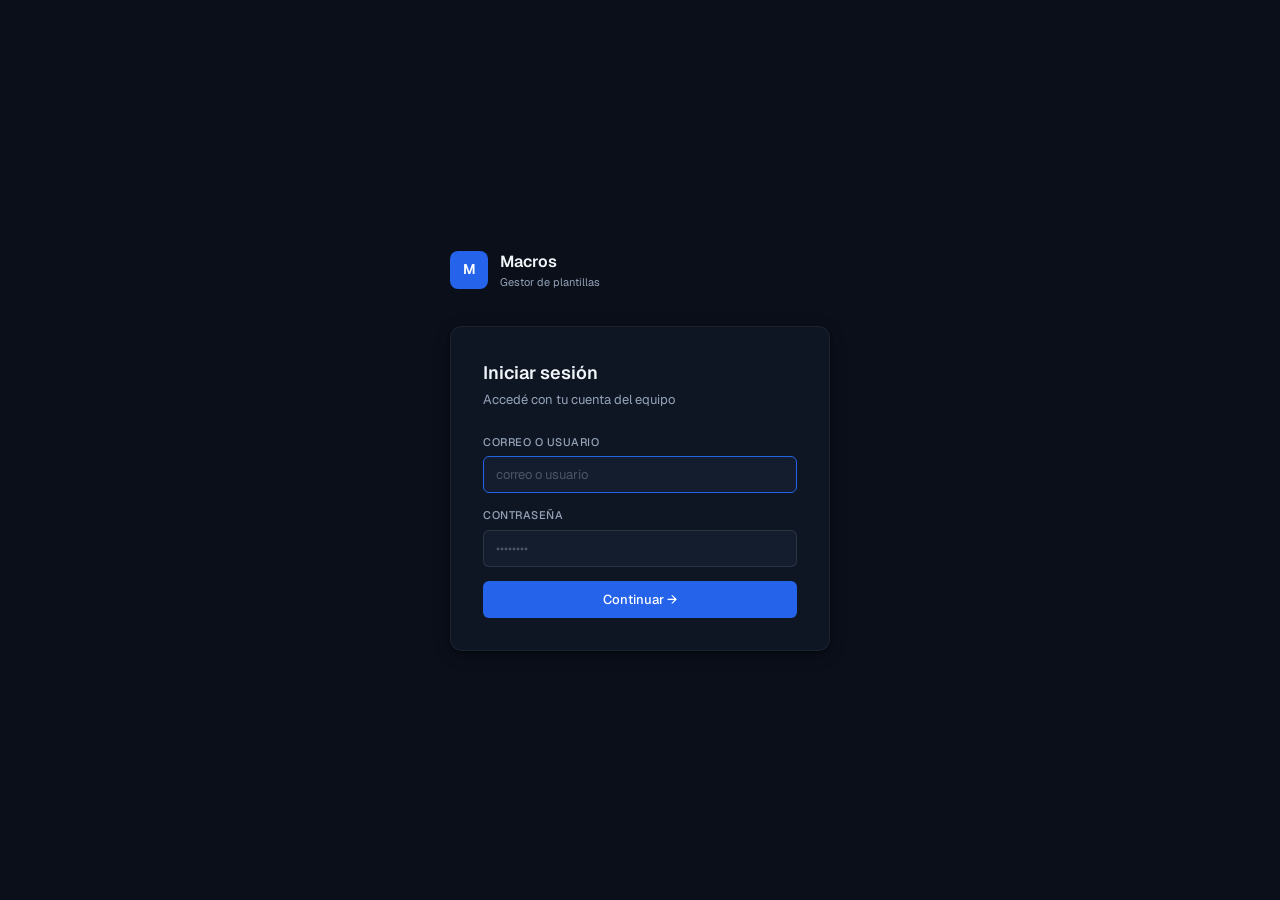
==== commit 4d7f1df1: "Add files via upload" ====
--- a/index.html
+++ b/index.html
@@ -1,1637 +1,1922 @@
 <!DOCTYPE html>
-<html lang="es" class="light">
+<html lang="es">
 <head>
 <meta charset="UTF-8">
 <meta name="viewport" content="width=device-width,initial-scale=1.0">
-<title>Panel CX · Cocos Capital</title>
-<link href="https://fonts.googleapis.com/css2?family=Plus+Jakarta+Sans:wght@300;400;500;600;700;800&display=swap" rel="stylesheet">
-<link rel="stylesheet" href="cocos-ds.css">
+<title>Macros</title>
+<link rel="icon" type="image/x-icon" href="[data-uri]">
+<link href="https://fonts.googleapis.com/css2?family=Geist:wght@300;400;500;600&family=Geist+Mono:wght@400;500&display=swap" rel="stylesheet">
 <style>
-/* ─────────────────────────────────────────
-   STATS ROW — 4 KPIs de contexto
-───────────────────────────────────────── */
-.stats-grid { display: grid; grid-template-columns: repeat(4,1fr); gap: 16px; }
-@media (max-width: 900px) { .stats-grid { grid-template-columns: repeat(2,1fr); } }
-
-.stat-tile {
-  background: #FFFFFF;
-  border: 1px solid #E4EAF3;
-  border-radius: 18px;
-  padding: 24px;
-  min-height: 140px;
-  box-shadow: 0 10px 30px rgba(0,21,51,.06);
-  position: relative; overflow: hidden;
-  transition: transform .15s, box-shadow .15s;
-}
-.stat-tile:hover { transform: translateY(-2px); box-shadow: 0 16px 40px rgba(0,21,51,.1); }
-
-.stat-tile-top { display: flex; align-items: flex-start; justify-content: space-between; margin-bottom: 14px; }
-.stat-tile-icon {
-  width: 44px; height: 44px; border-radius: 50%;
-  display: flex; align-items: center; justify-content: center;
-  font-size: 20px; flex-shrink: 0;
-  background: var(--st-bg, rgba(0,98,222,.1));
-}
-.stat-tile-trend {
-  display: inline-flex; align-items: center; gap: 3px;
-  font-size: 11px; font-weight: 700; padding: 3px 9px;
-  border-radius: 99px; white-space: nowrap;
-}
-.trend-up   { background: rgba(0,191,140,.12); color: #00A07A; }
-.trend-down { background: rgba(240,92,92,.1);  color: var(--red); }
-.trend-flat { background: var(--surf-1); color: var(--tx-3); }
-
-.stat-tile-val { font-size: 36px; font-weight: 800; color: var(--tx-0); letter-spacing: -.06em; line-height: 1; margin-bottom: 6px; }
-.stat-tile-lbl { font-size: 15px; font-weight: 700; color: var(--tx-0); margin-bottom: 3px; }
-.stat-tile-sub { font-size: 13px; color: var(--tx-3); }
-
-/* Loading skeleton */
-.skeleton {
-  background: linear-gradient(90deg, var(--surf-1) 25%, var(--surf-2) 50%, var(--surf-1) 75%);
-  background-size: 200% 100%;
-  animation: shimmer 1.4s infinite;
-  border-radius: 4px;
-}
-@keyframes shimmer { 0%{background-position:200% 0} 100%{background-position:-200% 0} }
-
-/* ─────────────────────────────────────────
-   TOOLS GRID — modules de trabajo
-───────────────────────────────────────── */
-.tools-grid { display: grid; grid-template-columns: repeat(3,1fr); gap: 16px; }
-@media (max-width: 900px) { .tools-grid { grid-template-columns: 1fr 1fr; } }
-
-.tool-card {
-  background: var(--surf-0); border: 1px solid var(--bdr-0); border-radius: 20px;
-  padding: 24px; display: flex; flex-direction: column; gap: 14px;
-  text-decoration: none; position: relative; overflow: hidden;
-  transition: all .18s; cursor: pointer; min-height: 190px;
-  box-shadow: var(--sh-card);
-}
-.tool-card::before { content:''; position:absolute; top:0; left:0; bottom:0; width:3px; background:var(--tc,var(--blue)); opacity:.7; transition:opacity .18s; }
-.tool-card:hover { border-color: var(--bdr-1); transform: translateY(-2px); box-shadow: 0 16px 40px rgba(0,21,51,.1); }
-.tool-card:hover::before { opacity: 1; }
-.tool-header { display: flex; align-items: flex-start; justify-content: space-between; gap: 12px; }
-.tool-icon-wrap { width: 42px; height: 42px; border-radius: 12px; background: rgba(0,98,222,.1); border: 1px solid rgba(0,98,222,.15); display: flex; align-items: center; justify-content: center; font-size: 18px; flex-shrink: 0; }
-.tool-badge { font-size: 9px; font-weight: 700; padding: 3px 9px; border-radius: 99px; text-transform: uppercase; letter-spacing: .08em; white-space: nowrap; flex-shrink: 0; }
-.tool-body { flex: 1; }
-.tool-name { font-size: 16px; font-weight: 700; color: var(--tx-0); letter-spacing: -.03em; margin-bottom: 6px; }
-.tool-desc { font-size: 13px; color: var(--tx-2); line-height: 1.6; }
-.tool-footer { display: flex; align-items: center; justify-content: space-between; margin-top: auto; padding-top: 14px; border-top: 1px solid var(--bdr-0); }
-.tool-cta-btn { display: inline-flex; align-items: center; gap: 6px; font-size: 12px; font-weight: 700; color: var(--tx-1); background: var(--surf-1); border: 1px solid var(--bdr-1); padding: 7px 14px; border-radius: 10px; transition: all .15s; white-space: nowrap; }
-.tool-card:hover .tool-cta-btn { background: var(--tc,var(--blue)); border-color: var(--tc,var(--blue)); color: #fff; }
-.tool-cta-btn svg { width: 11px; height: 11px; transition: transform .15s; }
-.tool-card:hover .tool-cta-btn svg { transform: translateX(2px); }
-
-/* ─────────────────────────────────────────
-   TWO COLUMN LAYOUT
-───────────────────────────────────────── */
-.two-col { display: grid; grid-template-columns: minmax(0,1.7fr) 460px; gap: 24px; align-items: start; }
-@media (max-width: 1200px) { .two-col { grid-template-columns: 1fr; } }
-
-/* ─────────────────────────────────────────
-   NOVEDADES FEED — timeline premium
-───────────────────────────────────────── */
-.novedades-card {
-  background: #FFFFFF; border: 1px solid #E4EAF3;
-  border-radius: 20px; padding: 28px 30px;
-  box-shadow: 0 10px 30px rgba(0,21,51,.06);
-  min-height: 480px;
-}
-.nov-feed { display: flex; flex-direction: column; }
-
-.nov-empty { text-align: center; padding: 48px 20px; color: var(--tx-3); }
-.nov-empty-icon { font-size: 36px; margin-bottom: 12px; opacity: .3; }
-.nov-empty-title { font-size: 15px; font-weight: 600; color: var(--tx-2); margin-bottom: 6px; }
-.nov-empty-sub { font-size: 13px; color: var(--tx-3); }
-
-/* Timeline item */
-.nov-item {
-  display: flex; gap: 14px;
-  padding: 18px 0;
-  border-bottom: 1px solid var(--bdr-0);
-  animation: fadeSlide .2s ease both;
-  position: relative;
-}
-.nov-item:last-child { border-bottom: none; padding-bottom: 0; }
-.nov-item:first-child { padding-top: 4px; }
-@keyframes fadeSlide { from{opacity:0;transform:translateY(6px)} to{opacity:1;transform:translateY(0)} }
-
-/* Timeline dot */
-.nov-dot-col { display: flex; flex-direction: column; align-items: center; flex-shrink: 0; width: 36px; }
-.nov-dot {
-  width: 36px; height: 36px; border-radius: 50%;
-  display: flex; align-items: center; justify-content: center;
-  font-size: 16px; flex-shrink: 0; flex-basis: 36px;
-}
-.nov-dot-info   { background: rgba(0,98,222,.12);  }
-.nov-dot-warn   { background: rgba(255,149,0,.12); }
-.nov-dot-ok     { background: rgba(0,191,140,.12); }
-.nov-dot-crit   { background: rgba(240,92,92,.12); }
-.nov-line { flex: 1; width: 1px; background: var(--bdr-0); margin-top: 6px; }
-.nov-item:last-child .nov-line { display: none; }
-
-/* Content */
-.nov-content { flex: 1; min-width: 0; }
-.nov-content-top { display: flex; align-items: flex-start; justify-content: space-between; gap: 10px; margin-bottom: 5px; }
-.nov-title-row { display: flex; align-items: center; gap: 8px; flex-wrap: wrap; min-width: 0; }
-.nov-title { font-size: 14px; font-weight: 600; color: var(--tx-0); line-height: 1.4; }
-.nov-pill {
-  display: inline-flex; align-items: center; gap: 4px;
-  font-size: 10px; font-weight: 700; padding: 3px 9px;
-  border-radius: 99px; text-transform: uppercase; letter-spacing: .06em; white-space: nowrap; flex-shrink: 0;
-}
-.pill-info  { background: rgba(0,98,222,.1); color: #0062DE; border: 1px solid rgba(0,98,222,.2); }
-.pill-warn  { background: rgba(255,149,0,.1); color: #D97700; border: 1px solid rgba(255,149,0,.2); }
-.pill-ok    { background: rgba(0,191,140,.1); color: #00956E; border: 1px solid rgba(0,191,140,.2); }
-.pill-crit  { background: rgba(240,92,92,.1); color: var(--red); border: 1px solid rgba(240,92,92,.2); }
-.nov-body { font-size: 13px; color: var(--tx-2); line-height: 1.65; margin-bottom: 8px; white-space: pre-wrap; }
-.nov-footer { display: flex; align-items: center; gap: 8px; font-size: 11px; color: var(--tx-3); }
-.nov-footer-sep { opacity: .4; }
-.nov-admin-actions { margin-left: auto; display: flex; gap: 4px; }
-.nov-time { font-size: 11px; color: var(--tx-3); white-space: nowrap; flex-shrink: 0; margin-top: 3px; }
-
-/* Pinned */
-.nov-item.is-pinned { background: rgba(0,98,222,.03); margin: 0 -24px; padding: 18px 24px; border-radius: 12px; }
-
-/* Dot hidden (legacy compat) */
-.nov-type-dot, .dot-info, .dot-warn, .dot-ok, .dot-crit { display: none; }
-
-.nov-load-more { text-align: center; padding-top: 16px; border-top: 1px solid var(--bdr-0); }
-
-/* Filter chips */
-.filter-chips { display: flex; gap: 5px; flex-wrap: wrap; }
-.chip {
-  padding: 5px 11px; border-radius: 99px;
-  font-size: 11px; font-weight: 600; cursor: pointer;
-  border: 1px solid var(--bdr-0); background: var(--surf-0);
-  color: var(--tx-2); transition: all .12s; user-select: none;
-}
-.chip:hover { border-color: var(--bdr-1); color: var(--tx-0); }
-.chip.active { background: var(--blue); border-color: var(--blue); color: #fff; }
-
-/* ─────────────────────────────────────────
-   PLANILLAS PANEL (right column)
-───────────────────────────────────────── */
-.plan-panel {
-  background: var(--surf-0);
-  border: 1px solid var(--bdr-0);
-  border-radius: var(--r-lg);
-  overflow: hidden;
-}
-.plan-panel-header {
-  padding: 16px 20px;
-  border-bottom: 1px solid var(--bdr-0);
-  display: flex; align-items: center; justify-content: space-between;
-}
-.plan-panel-title {
-  font-size: 12px; font-weight: 700; color: var(--tx-1);
-  text-transform: uppercase; letter-spacing: .08em;
-}
-.plan-list { }
-
-.plan-row {
-  display: flex; align-items: center; gap: 14px;
-  padding: 13px 20px;
-  border-bottom: 1px solid var(--bdr-0);
-  transition: background .1s;
-  position: relative;
-}
-.plan-row:last-child { border-bottom: none; }
-.plan-row:hover { background: var(--surf-1); }
-
-.plan-ico-wrap {
-  width: 34px; height: 34px; border-radius: var(--r-sm);
-  background: var(--surf-2); display: flex; align-items: center;
-  justify-content: center; font-size: 15px; flex-shrink: 0;
-}
-.plan-row-content { flex: 1; min-width: 0; }
-.plan-row-name {
-  font-size: 13px; font-weight: 600; color: var(--tx-0);
-  white-space: nowrap; overflow: hidden; text-overflow: ellipsis;
-}
-.plan-row-desc {
-  font-size: 11px; color: var(--tx-3); margin-top: 1px;
-  white-space: nowrap; overflow: hidden; text-overflow: ellipsis;
-}
-.plan-row-tag {
-  font-size: 10px; font-weight: 600; padding: 2px 7px;
-  background: var(--surf-2); border: 1px solid var(--bdr-0);
-  border-radius: 4px; color: var(--tx-3); white-space: nowrap;
-  flex-shrink: 0;
-}
-.plan-open-btn {
-  width: 28px; height: 28px; border-radius: var(--r-sm);
-  background: transparent; border: 1px solid var(--bdr-0);
-  display: flex; align-items: center; justify-content: center;
-  cursor: pointer; color: var(--tx-3);
-  text-decoration: none; transition: all .12s; flex-shrink: 0;
-}
-.plan-open-btn:hover { background: var(--surf-2); color: var(--tx-0); border-color: var(--bdr-1); }
-.plan-open-btn svg { width: 12px; height: 12px; }
-.plan-admin-btns { display: flex; gap: 3px; flex-shrink: 0; }
-
-.plan-add-row {
-  display: flex; align-items: center; gap: 10px;
-  padding: 13px 20px; cursor: pointer;
-  color: var(--tx-3); font-size: 12px; font-weight: 500;
-  border-top: 1px solid var(--bdr-0);
-  transition: all .12s;
-}
-.plan-add-row:hover { background: var(--surf-1); color: var(--tx-1); }
-.plan-add-row svg { width: 13px; height: 13px; }
-
-.plan-empty {
-  padding: 28px 20px; text-align: center;
-  font-size: 12px; color: var(--tx-3);
-}
-
-/* ─────────────────────────────────────────
-   BUTTONS
-───────────────────────────────────────── */
-.btn {
-  display: inline-flex; align-items: center; gap: 6px;
-  padding: 8px 14px; border-radius: var(--r-sm);
-  font-size: 13px; font-weight: 600; cursor: pointer;
-  transition: all .12s; border: none; font-family: var(--ff);
-  line-height: 1;
-}
-.btn svg { width: 13px; height: 13px; flex-shrink: 0; }
-.btn-primary   { background: var(--blue); color: #fff; }
-.btn-primary:hover   { background: var(--blue-2); }
-.btn-secondary { background: transparent; border: 1px solid var(--bdr-1); color: var(--tx-1); }
-.btn-secondary:hover { background: var(--bdr-0); color: var(--tx-0); border-color: var(--bdr-2); }
-.btn-danger    { background: rgba(240,92,92,.08); border: 1px solid rgba(240,92,92,.2); color: #F87171; }
-.btn-danger:hover { background: rgba(240,92,92,.16); }
-.btn-sm { padding: 5px 10px; font-size: 11px; }
-
-/* ─────────────────────────────────────────
-   MODALS
-───────────────────────────────────────── */
-.overlay {
-  position: fixed; inset: 0;
-  background: rgba(4,10,22,.75); backdrop-filter: blur(6px);
-  display: none; align-items: center; justify-content: center;
-  z-index: 400; padding: 20px;
-}
-.overlay.on { display: flex; }
-
-.modal {
-  background: var(--surf-0);
-  border: 1px solid var(--bdr-1);
-  border-radius: var(--r-xl);
-  width: 100%; max-width: 520px;
-  max-height: 90vh; overflow-y: auto;
-  box-shadow: var(--sh-lg);
-  animation: modalIn .2s cubic-bezier(.34,1.3,.64,1) both;
-}
-@keyframes modalIn { from{opacity:0;transform:scale(.96) translateY(6px)} to{opacity:1;transform:scale(1) translateY(0)} }
-
-.modal-header {
-  padding: 22px 24px 18px;
-  border-bottom: 1px solid var(--bdr-0);
-  display: flex; align-items: center; justify-content: space-between;
-  position: sticky; top: 0; background: var(--surf-0); z-index: 1;
-}
-.modal-title { font-size: 15px; font-weight: 700; color: var(--tx-0); letter-spacing: -.02em; }
-.modal-close {
-  width: 28px; height: 28px; border-radius: var(--r-sm);
-  background: var(--bdr-0); border: none; display: flex;
-  align-items: center; justify-content: center; cursor: pointer;
-  color: var(--tx-2); font-size: 14px; transition: all .12s;
-}
-.modal-close:hover { background: var(--bdr-1); color: var(--tx-0); }
-.modal-body { padding: 22px 24px; }
-.modal-footer {
-  padding: 14px 24px;
-  border-top: 1px solid var(--bdr-0);
-  display: flex; gap: 8px; justify-content: flex-end;
-  position: sticky; bottom: 0; background: var(--surf-0);
-}
-
-.field-group { margin-bottom: 14px; }
-.field-group label {
-  display: block; font-size: 11px; font-weight: 600;
-  color: var(--tx-3); text-transform: uppercase;
-  letter-spacing: .06em; margin-bottom: 6px;
-}
-.field-input {
-  width: 100%; padding: 10px 13px;
-  background: var(--bg); border: 1px solid var(--bdr-0);
-  border-radius: var(--r-sm); color: var(--tx-0);
-  font-size: 13px; font-family: var(--ff); outline: none;
-  transition: border-color .15s, box-shadow .15s;
-}
-.field-input:focus { border-color: var(--blue); box-shadow: 0 0 0 3px rgba(0,98,222,.12); }
-.field-input::placeholder { color: var(--tx-3); }
-select.field-input { appearance: none; cursor: pointer; }
-textarea.field-input { resize: vertical; min-height: 80px; line-height: 1.6; }
-.field-row { display: grid; grid-template-columns: 1fr 1fr; gap: 12px; }
-
-.checkbox-row {
-  display: flex; align-items: center; gap: 10px;
-  padding: 10px 13px; background: var(--bg);
-  border: 1px solid var(--bdr-0); border-radius: var(--r-sm);
-  cursor: pointer;
-}
-.checkbox-row input { width: 14px; height: 14px; accent-color: var(--blue); cursor: pointer; }
-.checkbox-row label { font-size: 12px; color: var(--tx-1); cursor: pointer; text-transform: none; letter-spacing: 0; margin: 0; }
-
-/* Change pass overlay */
-#chpass-overlay {
-  position: fixed; inset: 0;
-  background: rgba(4,10,22,.85); backdrop-filter: blur(8px);
-  display: none; align-items: center; justify-content: center;
-  z-index: 600; padding: 20px;
-}
-#chpass-overlay.on { display: flex; }
-
-/* ─────────────────────────────────────────
-   TOAST
-───────────────────────────────────────── */
-.toast {
-  position: fixed; bottom: 22px; right: 22px;
-  padding: 11px 18px; border-radius: var(--r-md);
-  font-size: 13px; font-weight: 600;
-  box-shadow: var(--sh-md); z-index: 999;
-  display: none; align-items: center; gap: 8px;
-  background: var(--surf-1); border: 1px solid var(--bdr-1);
-  color: var(--tx-0); min-width: 210px;
-  animation: toastIn .2s ease;
-}
-.toast.on { display: flex; }
-@keyframes toastIn { from{opacity:0;transform:translateY(6px)} to{opacity:1;transform:translateY(0)} }
-.toast.ok  { border-color: rgba(0,191,140,.35); color: var(--green); }
-.toast.er  { border-color: rgba(240,92,92,.35); color: var(--red); }
-.toast.in  { border-color: rgba(0,98,222,.35);  color: #93C5FD; }
-
-/* ─────────────────────────────────────────
-   LOADER
-───────────────────────────────────────── */
-.spin {
-  width: 14px; height: 14px; flex-shrink: 0;
-  border: 2px solid var(--bdr-1);
-  border-top-color: var(--blue);
-  border-radius: 50%; animation: spin .65s linear infinite;
-}
-@keyframes spin { to { transform: rotate(360deg); } }
-.loading-row {
-  display: flex; align-items: center; gap: 8px;
-  color: var(--tx-3); font-size: 12px; padding: 16px 0;
-}
-
-/* ─────────────────────────────────────────
-   EVENTOS DEL DÍA
-───────────────────────────────────────── */
-.eventos-dia-panel { background: #FFFFFF; border: 1px solid #E4EAF3; border-radius: 20px; overflow: hidden; box-shadow: 0 10px 30px rgba(0,21,51,.06); }
-.eventos-dia-header { padding: 16px 20px 14px; border-bottom: 1px solid var(--bdr-0); display: flex; align-items: center; justify-content: space-between; }
-.eventos-dia-title { font-size: 11px; font-weight: 800; color: var(--tx-0); text-transform: uppercase; letter-spacing: .1em; display: flex; align-items: center; gap: 8px; }
-.eventos-dia-count { font-size: 10px; font-weight: 700; padding: 3px 9px; background: rgba(0,98,222,.1); color: var(--blue); border-radius: 99px; }
-.evento-dia-item { display: flex; align-items: flex-start; gap: 12px; padding: 13px 20px; border-bottom: 1px solid var(--bdr-0); transition: background .1s; }
-.evento-dia-item:last-child { border-bottom: none; }
-.evento-dia-item:hover { background: var(--surf-1); }
-.evento-dia-icon { width: 36px; height: 36px; border-radius: 10px; display: flex; align-items: center; justify-content: center; font-size: 16px; flex-shrink: 0; }
-.evento-dia-dot { width: 7px; height: 7px; border-radius: 50%; flex-shrink: 0; margin-top: 5px; }
-.evento-dia-info { flex: 1; min-width: 0; }
-.evento-dia-type { font-size: 9px; font-weight: 700; text-transform: uppercase; letter-spacing: .08em; color: var(--tx-3); margin-bottom: 2px; }
-.evento-dia-name { font-size: 13px; font-weight: 600; color: var(--tx-0); white-space: nowrap; overflow: hidden; text-overflow: ellipsis; }
-.evento-dia-ticker { font-size: 10px; font-family: var(--fm); color: var(--tx-3); margin-top: 2px; }
-.eventos-empty { padding: 32px 20px; text-align: center; font-size: 13px; color: var(--tx-3); line-height: 1.6; }
-.eventos-footer { padding: 12px 20px; border-top: 1px solid var(--bdr-0); }
-.eventos-footer a { font-size: 12px; font-weight: 600; color: var(--blue); display: flex; align-items: center; gap: 5px; text-decoration: none; transition: opacity .12s; }
-.eventos-footer a:hover { opacity: .7; }
-
-/* ─────────────────────────────────────────
-   BUTTONS
-───────────────────────────────────────── */
-.btn { display: inline-flex; align-items: center; gap: 7px; padding: 9px 16px; border-radius: 12px; font-family: var(--ff); font-size: 13px; font-weight: 700; cursor: pointer; transition: all .13s; border: none; white-space: nowrap; }
-.btn-primary { background: var(--blue); color: #fff; box-shadow: 0 4px 14px rgba(0,98,222,.3); }
-.btn-primary:hover { background: var(--blue-2); }
-.btn-secondary { background: var(--surf-0); color: var(--tx-0); border: 1px solid var(--bdr-1); }
-.btn-secondary:hover { background: var(--surf-1); border-color: var(--bdr-2); }
-.btn-ghost { background: transparent; color: var(--tx-1); border: 1px solid var(--bdr-0); }
-.btn-ghost:hover { background: var(--surf-1); }
-.btn-danger { background: rgba(240,92,92,.1); color: var(--red); border: 1px solid rgba(240,92,92,.2); }
-.btn-danger:hover { background: rgba(240,92,92,.18); }
-.btn-success { background: rgba(0,191,140,.1); color: #00956E; border: 1px solid rgba(0,191,140,.2); }
-.btn-success:hover { background: rgba(0,191,140,.18); }
-.btn-sm { padding: 6px 12px; font-size: 12px; border-radius: 8px; }
-.btn-xs { padding: 4px 9px; font-size: 11px; border-radius: 6px; gap: 4px; }
-.btn svg { width: 13px; height: 13px; flex-shrink: 0; }
-.btn-xs svg { width: 11px; height: 11px; }
-
-/* ─────────────────────────────────────────
-   FILTER CHIPS
-───────────────────────────────────────── */
-.filter-chips { display: flex; gap: 4px; flex-wrap: wrap; }
-.chip {
-  padding: 7px 16px; border-radius: 99px; font-size: 13px; font-weight: 500;
-  cursor: pointer; transition: all .13s; border: 1px solid var(--bdr-1);
-  background: var(--surf-0); color: var(--tx-2); font-family: var(--ff);
-}
-.chip:hover { border-color: var(--bdr-2); color: var(--tx-0); }
-.chip.active { background: var(--tx-0); color: #fff; border-color: var(--tx-0); font-weight: 600; }
-html.light .chip.active { background: var(--night); border-color: var(--night); }
-
+*{box-sizing:border-box;margin:0;padding:0}
+:root{
+  --bg:#0a0f1a;--s1:#0f1623;--s2:#141d2e;--s3:#1a2539;--s4:#202d44;
+  --b0:rgba(255,255,255,0.06);--b1:rgba(255,255,255,0.10);--b2:rgba(255,255,255,0.16);
+  --t0:#F1F5F9;--t1:#CBD5E1;--t2:#94A3B8;--t3:#4B5563;
+  --acc:#2563EB;--acc2:#3b7cf8;--grn:#10B981;--amb:#F59E0B;--red:#EF4444;
+  --r4:4px;--r6:6px;--r8:8px;--r12:12px;
+  --ff:'Geist',system-ui,sans-serif;--fm:'Geist Mono',monospace;
+  --sh:0 1px 3px rgba(0,0,0,.4),0 4px 16px rgba(0,0,0,.3);
+}
+html.light{
+  --bg:#F8FAFC;--s1:#FFFFFF;--s2:#F1F5F9;--s3:#E2E8F0;--s4:#CBD5E1;
+  --b0:rgba(0,0,0,0.06);--b1:rgba(0,0,0,0.10);--b2:rgba(0,0,0,0.18);
+  --t0:#0F172A;--t1:#334155;--t2:#64748B;--t3:#94A3B8;
+  --sh:0 1px 3px rgba(0,0,0,.08),0 4px 16px rgba(0,0,0,.06);
+}
+html,body{height:100%;overflow:hidden;font-family:var(--ff);background:var(--bg);color:var(--t0);font-size:13px;line-height:1.5;-webkit-font-smoothing:antialiased}
+::-webkit-scrollbar{width:4px;height:4px}::-webkit-scrollbar-track{background:transparent}
+::-webkit-scrollbar-thumb{background:var(--b1);border-radius:4px}::-webkit-scrollbar-thumb:hover{background:var(--b2)}
+button,input,select,textarea{font-family:var(--ff)}
+
+/* AUTH */
+#auth{position:fixed;inset:0;z-index:100;display:flex;align-items:center;justify-content:center;background:var(--bg)}
+.auth-box{width:380px}
+.auth-logo{display:flex;align-items:center;gap:12px;margin-bottom:36px}
+.logo-mark{width:38px;height:38px;border-radius:var(--r8);background:var(--acc);display:flex;align-items:center;justify-content:center;font-size:14px;font-weight:600;color:#fff}
+.logo-text{font-size:16px;font-weight:600;color:var(--t0)}
+.logo-sub{font-size:11px;color:var(--t2)}
+.auth-card{background:var(--s1);border:1px solid var(--b0);border-radius:var(--r12);padding:32px;box-shadow:var(--sh)}
+.auth-h{font-size:18px;font-weight:600;color:var(--t0);margin-bottom:4px}
+.auth-sub{font-size:13px;color:var(--t2);margin-bottom:24px}
+.field{margin-bottom:14px}
+.field label{display:block;font-size:11px;font-weight:500;color:var(--t2);text-transform:uppercase;letter-spacing:.5px;margin-bottom:6px}
+.field input{width:100%;padding:9px 12px;background:var(--s2);border:1px solid var(--b1);border-radius:var(--r6);color:var(--t0);font-size:13px;outline:none;transition:border-color .15s}
+.field input:focus{border-color:var(--acc)}
+.field input::placeholder{color:var(--t3)}
+.auth-err{font-size:12px;color:var(--red);display:none;margin-bottom:10px}
+.btn-auth{width:100%;padding:10px;background:var(--acc);border:none;border-radius:var(--r6);color:#fff;font-size:13px;font-weight:500;cursor:pointer;transition:background .15s}
+.btn-auth:hover{background:var(--acc2)}
+
+/* SHELL */
+#app{display:none;height:100vh;flex-direction:column}
+#app.on{display:flex}
+.top{height:48px;background:var(--s1);border-bottom:1px solid var(--b0);display:flex;align-items:center;padding:0 16px;gap:2px;flex-shrink:0}
+.top-brand{display:flex;align-items:center;gap:10px;margin-right:16px;flex-shrink:0}
+.top-mark{width:26px;height:26px;border-radius:6px;background:var(--acc);display:flex;align-items:center;justify-content:center;font-size:11px;font-weight:600;color:#fff}
+.top-name{font-size:13px;font-weight:600;color:var(--t0)}
+.top-ver{font-size:10px;color:var(--t3);margin-left:2px}
+.vdiv{width:1px;height:18px;background:var(--b0);margin:0 8px}
+.tnav{display:flex;align-items:center;gap:1px}
+.tb{display:flex;align-items:center;gap:6px;padding:5px 10px;border-radius:var(--r6);border:none;background:transparent;color:var(--t2);font-size:12px;cursor:pointer;transition:all .12s;white-space:nowrap}
+.tb svg{width:13px;height:13px;flex-shrink:0}
+.tb:hover{background:var(--b0);color:var(--t1)}
+.tb.on{background:var(--b0);color:var(--t0);font-weight:500}
+.top-r{margin-left:auto;display:flex;align-items:center;gap:6px}
+.icon-btn{width:30px;height:30px;border-radius:var(--r6);background:transparent;border:1px solid var(--b0);display:flex;align-items:center;justify-content:center;cursor:pointer;color:var(--t2);transition:all .12s;flex-shrink:0}
+.icon-btn:hover{background:var(--b0);color:var(--t1)}
+.icon-btn.active{background:var(--b0);color:var(--t0)}
+.notif-wrap{position:relative}
+.nbadge{position:absolute;top:4px;right:4px;width:6px;height:6px;border-radius:50%;background:var(--acc);border:1.5px solid var(--s1);display:none}
+.nbadge.on{display:block}
+.notif-panel{position:absolute;top:38px;right:0;width:300px;background:var(--s2);border:1px solid var(--b1);border-radius:var(--r12);box-shadow:var(--sh);z-index:200;display:none;overflow:hidden}
+.notif-panel.on{display:block}
+.np-head{padding:12px 14px;border-bottom:1px solid var(--b0);display:flex;align-items:center;justify-content:space-between}
+.np-head h4{font-size:12px;font-weight:500;color:var(--t0)}
+.np-clear{font-size:11px;color:var(--t2);cursor:pointer}.np-clear:hover{color:var(--t0)}
+.np-item{display:flex;gap:8px;padding:9px 14px;border-bottom:1px solid var(--b0);cursor:pointer;transition:background .12s}
+.np-item:last-child{border-bottom:none}.np-item:hover{background:var(--b0)}
+.np-dot{width:6px;height:6px;border-radius:50%;background:var(--acc);flex-shrink:0;margin-top:4px}
+.np-dot.r{background:var(--t3)}
+.np-txt{font-size:12px;color:var(--t1);line-height:1.5}
+.np-time{font-size:10px;color:var(--t3);margin-top:1px}
+.np-empty{padding:20px;text-align:center;font-size:12px;color:var(--t3)}
+.user-chip{display:flex;align-items:center;gap:8px;padding:4px 10px 4px 4px;background:var(--s2);border:1px solid var(--b0);border-radius:30px;cursor:pointer;transition:all .12s}
+.user-chip:hover{background:var(--s3)}
+.uav{width:24px;height:24px;border-radius:50%;background:var(--acc);display:flex;align-items:center;justify-content:center;font-size:9px;font-weight:600;color:#fff;flex-shrink:0}
+.uname{font-size:12px;font-weight:500;color:var(--t0)}
+.urole{font-size:10px;color:var(--t3)}
+
+/* BODY */
+.body{display:flex;flex:1;overflow:hidden}
+
+/* SIDEBAR */
+.sb{width:210px;background:var(--s1);border-right:1px solid var(--b0);display:flex;flex-direction:column;flex-shrink:0;overflow-y:auto;padding:10px 8px}
+.sb-label{font-size:10px;font-weight:500;color:var(--t3);text-transform:uppercase;letter-spacing:.7px;padding:10px 8px 5px}
+.sb-item{display:flex;align-items:center;justify-content:space-between;padding:6px 8px;border-radius:var(--r6);cursor:pointer;transition:all .12s;color:var(--t2);font-size:12px}
+.sb-item:hover{background:var(--b0);color:var(--t1)}
+.sb-item.on{background:rgba(37,99,235,.12);color:var(--t0);border-left:2px solid var(--acc);padding-left:6px}
+.sbi-l{display:flex;align-items:center;gap:7px}
+.sbi-l svg{width:12px;height:12px;flex-shrink:0;opacity:.7}
+.sbc{font-size:10px;padding:1px 6px;border-radius:var(--r4);background:var(--b0);color:var(--t3)}
+.sb-item.on .sbc{background:rgba(37,99,235,.15);color:#60a5fa}
+.sb-sep{height:1px;background:var(--b0);margin:6px 4px}
+.sdot{width:5px;height:5px;border-radius:50%;flex-shrink:0}
+
+/* CONTENT */
+.content{flex:1;display:flex;flex-direction:column;overflow:hidden}
+.cbar{padding:12px 18px;border-bottom:1px solid var(--b0);display:flex;align-items:center;gap:10px;flex-shrink:0;background:var(--s1)}
+.cbar-title{font-size:14px;font-weight:600;color:var(--t0)}
+.cbar-sub{font-size:11px;color:var(--t3);margin-top:1px}
+.cbar-r{margin-left:auto;display:flex;align-items:center;gap:8px}
+.srch{display:flex;align-items:center;gap:7px;background:var(--s2);border:1px solid var(--b0);border-radius:var(--r6);padding:7px 10px;width:220px;transition:border-color .15s}
+.srch:focus-within{border-color:var(--b2)}
+.srch svg{width:13px;height:13px;color:var(--t3);flex-shrink:0}
+.srch input{background:transparent;border:none;outline:none;color:var(--t0);font-size:12px;width:100%}
+.srch input::placeholder{color:var(--t3)}
+select.ssel{padding:7px 10px;background:var(--s2);border:1px solid var(--b0);border-radius:var(--r6);color:var(--t1);font-size:12px;cursor:pointer;outline:none;appearance:none}
+
+/* BUTTONS */
+.btn{display:inline-flex;align-items:center;gap:5px;padding:7px 13px;border-radius:var(--r6);font-size:12px;font-weight:500;cursor:pointer;transition:all .12s;border:none;font-family:var(--ff)}
+.btn svg{width:12px;height:12px;flex-shrink:0}
+.btn-p{background:var(--acc);color:#fff}.btn-p:hover{background:var(--acc2)}
+.btn-s{background:transparent;border:1px solid var(--b1);color:var(--t1)}.btn-s:hover{background:var(--b0);color:var(--t0);border-color:var(--b2)}
+.btn-g{background:rgba(16,185,129,.12);border:1px solid rgba(16,185,129,.2);color:#34d399}.btn-g:hover{background:rgba(16,185,129,.2)}
+.btn-r{background:rgba(239,68,68,.1);border:1px solid rgba(239,68,68,.2);color:#f87171}.btn-r:hover{background:rgba(239,68,68,.18)}
+.btn-xs{padding:5px 9px;font-size:11px}
+
+/* VISIBILITY TOGGLE */
+.vis-toggle{display:flex;align-items:center;gap:6px;padding:5px 10px;border-radius:var(--r6);border:1px solid var(--b0);font-size:11px;cursor:pointer;transition:all .12s;background:transparent;color:var(--t2)}
+.vis-toggle.shared{color:#34d399;border-color:rgba(16,185,129,.3);background:rgba(16,185,129,.08)}
+
+/* GRID */
+.grid{flex:1;overflow-y:auto;padding:14px 18px;display:grid;grid-template-columns:repeat(auto-fill,minmax(280px,1fr));gap:8px;align-content:start}
+
+/* CARD */
+.card{background:var(--s2);border:1px solid var(--b0);border-radius:var(--r8);padding:16px;cursor:pointer;transition:border-color .15s,background .15s;position:relative;animation:fadeup .25s ease both}
+.card:hover{border-color:var(--b1);background:var(--s3)}
+.card.sel{border-left:2px solid var(--acc);padding-left:14px;background:var(--s3)}
+.c-top{display:flex;align-items:flex-start;justify-content:space-between;margin-bottom:10px}
+.c-cat-row{display:flex;align-items:center;gap:5px;margin-bottom:3px}
+.c-title{font-size:13px;font-weight:500;color:var(--t0);letter-spacing:-.2px;line-height:1.3}
+.c-fav{color:var(--t3);cursor:pointer;transition:color .12s;flex-shrink:0;margin-left:8px;background:none;border:none;padding:0}
+.c-fav:hover{color:var(--amb)}.c-fav.on{color:var(--amb)}
+.c-body{font-size:12px;color:var(--t2);line-height:1.6;margin-bottom:12px;display:-webkit-box;-webkit-line-clamp:2;-webkit-box-orient:vertical;overflow:hidden}
+.c-body img{display:none}
+.vhl{background:rgba(37,99,235,.15);color:#93c5fd;padding:0 3px;border-radius:3px;font-size:11px;font-family:var(--fm)}
+.c-foot{display:flex;align-items:center;justify-content:space-between;margin-bottom:11px}
+.c-tags{display:flex;gap:3px;flex-wrap:wrap}
+.ctag{font-size:10px;padding:1px 6px;border-radius:var(--r4);border:1px solid var(--b1);color:var(--t3)}
+.c-meta{display:flex;align-items:center;gap:10px;flex-shrink:0;margin-left:8px}
+.cmeta-item{font-size:11px;color:var(--t3);display:flex;align-items:center;gap:3px}
+.has-img-badge{font-size:10px;color:var(--t3);display:flex;align-items:center;gap:3px}
+.c-actions{display:flex;align-items:center;gap:6px;padding-top:11px;border-top:1px solid var(--b0)}
+
+/* cat colors */
+.cg-bloqueos{color:#f87171}.cg-aperturas{color:#60a5fa}.cg-onboarding{color:#34d399}
+.cg-retiros{color:#fbbf24}.cg-suscripciones{color:#a78bfa}.cg-seguimiento{color:#fb923c}
+.cg-reclamos{color:#f87171}.cg-consultas{color:#38bdf8}.cg-transferencias{color:#34d399}
+.cg-inversiones{color:#a78bfa}.cg-límites{color:#fb923c}.cg-otros{color:#94a3b8}
+.cg-documentación{color:#60a5fa}.cg-cierre{color:#f87171}
+.cd-bloqueos{background:#f87171}.cd-aperturas{background:#60a5fa}.cd-onboarding{background:#34d399}
+.cd-retiros{background:#fbbf24}.cd-suscripciones{background:#a78bfa}.cd-seguimiento{background:#fb923c}
+.cd-reclamos{background:#f87171}.cd-consultas{background:#38bdf8}.cd-transferencias{background:#34d399}
+.cd-inversiones{background:#a78bfa}.cd-límites{background:#fb923c}.cd-otros{background:#94a3b8}
+.cd-documentación{background:#60a5fa}.cd-cierre{background:#f87171}
+
+/* DETAIL */
+.detail{width:420px;background:var(--s1);border-left:1px solid var(--b0);display:flex;flex-direction:column;flex-shrink:0;overflow:hidden;transition:width .2s ease}
+.detail.closed{width:0;border-left:none}
+.dp-bar{display:flex;align-items:center;justify-content:space-between;padding:11px 16px;border-bottom:1px solid var(--b0);flex-shrink:0}
+.dp-label{font-size:10px;font-weight:500;color:var(--t3);text-transform:uppercase;letter-spacing:.6px}
+.dp-scroll{flex:1;overflow-y:auto;padding:16px}
+.dp-title{font-size:15px;font-weight:600;color:var(--t0);letter-spacing:-.3px;margin-bottom:6px}
+.dp-meta{display:flex;align-items:center;gap:6px;flex-wrap:wrap;margin-bottom:14px;font-size:11px;color:var(--t3)}
+/* Rich body preview in detail */
+.dp-body-rich{background:var(--s2);border:1px solid var(--b0);border-radius:var(--r8);padding:13px;font-size:13px;color:var(--t1);line-height:1.75;margin-bottom:14px}
+.dp-body-rich img{max-width:100%;border-radius:var(--r6);margin:6px 0;display:block}
+.dp-sec{font-size:10px;font-weight:500;color:var(--t3);text-transform:uppercase;letter-spacing:.6px;margin-bottom:8px}
+
+.cmt{background:var(--s2);border:1px solid var(--b0);border-radius:var(--r8);padding:10px 12px;margin-bottom:7px}
+.cmt-h{display:flex;align-items:center;gap:7px;margin-bottom:4px}
+.cmt-av{width:20px;height:20px;border-radius:50%;background:var(--s3);display:flex;align-items:center;justify-content:center;font-size:8px;font-weight:600;color:var(--t1)}
+.cmt-user{font-size:12px;font-weight:500;color:var(--t0)}
+.cmt-date{font-size:10px;color:var(--t3);margin-left:auto}
+.cmt-body{font-size:12px;color:var(--t2);line-height:1.5}
+.cmt-row{display:flex;gap:7px;margin-top:10px}
+.cmt-inp{flex:1;padding:7px 10px;background:var(--s2);border:1px solid var(--b0);border-radius:var(--r6);color:var(--t0);font-size:12px;font-family:var(--ff);outline:none;resize:none}
+.cmt-inp:focus{border-color:var(--b2)}
+
+/* RICH TEXT EDITOR */
+.editor-wrap{background:var(--bg);border:1px solid var(--b1);border-radius:var(--r8);overflow:hidden}
+.editor-wrap:focus-within{border-color:var(--acc)}
+.editor-toolbar{display:flex;align-items:center;gap:2px;padding:6px 8px;border-bottom:1px solid var(--b0);flex-wrap:wrap;background:var(--s2)}
+.tb-tool{width:26px;height:26px;border-radius:var(--r4);border:none;background:transparent;color:var(--t2);cursor:pointer;display:flex;align-items:center;justify-content:center;font-size:12px;transition:all .12s;font-family:var(--ff);font-weight:500}
+.tb-tool:hover{background:var(--b1);color:var(--t0)}
+.tb-tool.on{background:rgba(37,99,235,.2);color:#60a5fa}
+.tb-tool svg{width:12px;height:12px}
+.tb-sep{width:1px;height:16px;background:var(--b0);margin:0 3px}
+.editor-body{min-height:130px;max-height:280px;overflow-y:auto;padding:12px;outline:none;font-size:13px;color:var(--t0);line-height:1.75;caret-color:var(--acc)}
+.editor-body:empty:before{content:attr(data-placeholder);color:var(--t3);pointer-events:none}
+.editor-body img{max-width:100%;border-radius:var(--r6);display:block;margin:6px 0;cursor:pointer}
+.editor-body img:hover{outline:2px solid var(--acc);border-radius:var(--r6)}
+.editor-body img.selected{outline:2px solid var(--acc)}
+.editor-body b,.editor-body strong{font-weight:600;color:var(--t0)}
+.editor-body i,.editor-body em{font-style:italic}
+/* Variable highlight in editor */
+.editor-body .var-span{background:rgba(37,99,235,.15);color:#93c5fd;padding:0 3px;border-radius:3px;font-size:12px;font-family:var(--fm)}
+.img-drop-hint{font-size:11px;color:var(--t3);padding:4px 8px;display:flex;align-items:center;gap:5px;border-top:1px solid var(--b0);background:var(--s2)}
+
+/* SETTINGS PANEL */
+.settings-panel{position:fixed;top:48px;right:0;bottom:0;width:480px;background:var(--s1);border-left:1px solid var(--b0);z-index:50;display:none;flex-direction:column;box-shadow:-4px 0 24px rgba(0,0,0,.3);overflow:hidden}
+.settings-panel.on{display:flex}
+.sp-head{display:flex;align-items:center;justify-content:space-between;padding:14px 18px;border-bottom:1px solid var(--b0);flex-shrink:0}
+.sp-title{font-size:14px;font-weight:600;color:var(--t0)}
+.sp-tabs{display:flex;gap:2px;padding:10px 14px 0;border-bottom:1px solid var(--b0);flex-shrink:0;overflow-x:auto}
+.sp-tab{padding:7px 12px;font-size:12px;color:var(--t2);cursor:pointer;border-bottom:2px solid transparent;transition:all .12s;white-space:nowrap;background:none;border-top:none;border-left:none;border-right:none}
+.sp-tab:hover{color:var(--t1)}
+.sp-tab.on{color:var(--t0);border-bottom-color:var(--acc)}
+.sp-body{flex:1;overflow-y:auto;padding:18px}
+
+/* PAGE PANELS */
+.panel{background:var(--s2);border:1px solid var(--b0);border-radius:var(--r8);overflow:hidden;margin-bottom:12px}
+.ph{display:flex;align-items:center;justify-content:space-between;padding:11px 14px;border-bottom:1px solid var(--b0)}
+.ph-title{font-size:12px;font-weight:500;color:var(--t0)}
+.pb{padding:12px 14px}
+.stat-row{display:grid;grid-template-columns:1fr 1fr;gap:8px;margin-bottom:14px}
+.stat-c{background:var(--s2);border:1px solid var(--b0);border-radius:var(--r8);padding:14px}
+.stat-ic{font-size:18px;margin-bottom:8px}
+.stat-v{font-size:22px;font-weight:700;color:var(--t0);letter-spacing:-.5px;margin-bottom:2px}
+.stat-v.acc{color:var(--acc2)}
+.stat-l{font-size:11px;color:var(--t3)}
+.bar-row{display:flex;align-items:center;gap:8px;margin-bottom:8px}
+.bar-row:last-child{margin-bottom:0}
+.bar-lbl{font-size:12px;color:var(--t1);width:130px;flex-shrink:0;overflow:hidden;text-overflow:ellipsis;white-space:nowrap}
+.bar-track{flex:1;height:5px;background:var(--s3);border-radius:3px;overflow:hidden}
+.bar-f{height:100%;background:var(--acc);border-radius:3px;transition:width .7s ease}
+.bar-v{font-size:11px;color:var(--t3);width:28px;text-align:right;flex-shrink:0}
+.two-col{display:grid;grid-template-columns:1fr 1fr;gap:12px}
+.cat-tiles{display:grid;grid-template-columns:repeat(auto-fill,minmax(110px,1fr));gap:8px}
+.cat-tile{background:var(--s3);border:1px solid var(--b0);border-radius:var(--r8);padding:11px}
+.ct-v{font-size:20px;font-weight:700;color:var(--t0);letter-spacing:-.5px;margin-bottom:1px}
+.ct-n{font-size:11px;color:var(--t3)}
+.ct-u{font-size:11px;color:var(--t2);margin-top:3px}
+.trend{height:72px;display:flex;align-items:flex-end;gap:3px}
+.tbar{flex:1;border-radius:3px 3px 0 0;min-height:3px;background:var(--acc);opacity:.5}
+.tbar:hover{opacity:.9}
+.trend-lbls{display:flex;justify-content:space-around;margin-top:3px;font-size:10px;color:var(--t3)}
+.mini-tbl{width:100%;border-collapse:collapse}
+.mini-tbl th{font-size:10px;color:var(--t3);text-transform:uppercase;letter-spacing:.5px;padding:8px 12px;background:var(--s3);border-bottom:1px solid var(--b0);text-align:left;font-weight:500}
+.mini-tbl td{padding:10px 12px;font-size:12px;color:var(--t1);border-bottom:1px solid var(--b0)}
+.mini-tbl tr:last-child td{border-bottom:none}
+.big-tbl{width:100%;border-collapse:collapse;table-layout:fixed}
+.big-tbl th{font-size:10px;color:var(--t3);text-transform:uppercase;letter-spacing:.5px;padding:8px 10px;background:var(--s3);border-bottom:1px solid var(--b0);text-align:left;font-weight:500}
+.big-tbl td{padding:10px 10px;font-size:12px;color:var(--t1);border-bottom:1px solid var(--b0);vertical-align:middle;overflow:hidden}
+.big-tbl tr:last-child td{border-bottom:none}
+.big-tbl tr:hover td{background:rgba(255,255,255,.015)}
+.u-row{display:flex;align-items:center;gap:9px}
+.uav2{width:28px;height:28px;border-radius:50%;background:var(--acc);display:flex;align-items:center;justify-content:center;font-size:10px;font-weight:600;color:#fff;flex-shrink:0}
+.uname2{font-size:12px;font-weight:500;color:var(--t0)}
+.uemail{font-size:11px;color:var(--t3)}
+.rp{font-size:10px;padding:2px 8px;border-radius:var(--r4);font-weight:500}
+.rp-a{background:rgba(37,99,235,.2);color:#60a5fa}
+.rp-g{background:rgba(16,185,129,.15);color:#34d399}
+.ie-grid{display:grid;grid-template-columns:1fr 1fr;gap:10px;margin-bottom:14px}
+.ie-card{background:var(--s2);border:1px solid var(--b0);border-radius:var(--r8);padding:16px;cursor:pointer;transition:all .15s;text-align:center}
+.ie-card:hover{border-color:var(--b2);background:var(--s3)}
+.drop-zone{border:1.5px dashed var(--b1);border-radius:var(--r8);padding:28px;text-align:center;cursor:pointer;transition:all .15s;margin-bottom:10px}
+.drop-zone:hover,.drop-zone.drag{border-color:var(--acc);background:rgba(37,99,235,.04)}
+.drop-txt{font-size:13px;font-weight:500;color:var(--t1);margin:8px 0 3px}
+.drop-sub{font-size:11px;color:var(--t3)}
+.import-preview{background:var(--s2);border:1px solid var(--b0);border-radius:var(--r8);overflow:hidden}
+.ip-head{padding:10px 14px;border-bottom:1px solid var(--b0);display:flex;align-items:center;justify-content:space-between}
+.ip-title{font-size:12px;font-weight:500;color:var(--t0)}
+.ip-list{max-height:240px;overflow-y:auto}
+.ip-item{display:flex;align-items:center;justify-content:space-between;padding:9px 14px;border-bottom:1px solid var(--b0);font-size:12px;color:var(--t1)}
+.ip-item:last-child{border-bottom:none}
+.ip-check{display:flex;align-items:center;gap:8px}
+.ip-check input[type=checkbox]{accent-color:var(--acc);width:13px;height:13px}
+.ip-conflict{font-size:10px;padding:2px 6px;border-radius:var(--r4);background:rgba(245,158,11,.12);color:var(--amb)}
+.ip-new{font-size:10px;padding:2px 6px;border-radius:var(--r4);background:rgba(16,185,129,.1);color:#34d399}
+.ie-hist-item{display:flex;align-items:center;gap:10px;padding:9px 0;border-bottom:1px solid var(--b0)}
+.ie-hist-item:last-child{border-bottom:none}
+.sb-status{display:flex;align-items:center;gap:5px;font-size:11px;padding:4px 8px;border-radius:var(--r4)}
+.sb-status.conn{background:rgba(16,185,129,.12);color:#34d399;border:1px solid rgba(16,185,129,.2)}
+.sb-status.local{background:rgba(245,158,11,.1);color:#fbbf24;border:1px solid rgba(245,158,11,.2)}
+.status-dot{width:5px;height:5px;border-radius:50%}
+
+/* PIP */
+.pip-win{position:fixed;bottom:20px;right:20px;width:360px;background:var(--s1);border:1px solid var(--b1);border-radius:var(--r12);box-shadow:0 8px 32px rgba(0,0,0,.5);z-index:400;display:none;flex-direction:column;min-width:260px;min-height:240px;max-height:70vh;overflow:hidden;resize:both}
+.pip-win.on{display:flex}
+.pip-win.minimized .pip-content-view,.pip-win.minimized #pip-content-view,.pip-win.minimized #pip-list-view{display:none!important}
+.pip-win.minimized{min-height:0;height:auto;resize:none}
+.pip-bar{display:flex;align-items:center;gap:8px;padding:10px 12px;border-bottom:1px solid var(--b0);flex-shrink:0;cursor:move;user-select:none;background:var(--s2)}
+.pip-title{font-size:12px;font-weight:500;color:var(--t0);flex:1;overflow:hidden;text-overflow:ellipsis;white-space:nowrap}
+.pip-body{flex:1;overflow-y:auto;padding:12px;font-size:12px;color:var(--t1);line-height:1.75}
+.pip-body img{max-width:100%;border-radius:var(--r6);display:block;margin:6px 0}
+.pip-foot{display:flex;gap:6px;padding:8px 12px;border-top:1px solid var(--b0);flex-shrink:0}
+.pip-item{display:flex;align-items:center;justify-content:space-between;padding:7px 9px;border-radius:var(--r6);cursor:pointer;transition:background .12s;margin-bottom:2px}
+.pip-item:hover{background:var(--b0)}
+.pip-item-title{font-size:12px;font-weight:500;color:var(--t0);overflow:hidden;text-overflow:ellipsis;white-space:nowrap;flex:1;min-width:0}
+.pip-item-cat{font-size:10px;color:var(--t3);margin-top:1px}
+.pip-item-actions{display:flex;gap:4px;flex-shrink:0;margin-left:8px}
+
+/* MODAL */
+.overlay{position:fixed;inset:0;background:rgba(0,0,0,.65);backdrop-filter:blur(4px);display:none;align-items:center;justify-content:center;z-index:300;padding:20px}
+#chpass-overlay{position:fixed;inset:0;background:rgba(0,0,0,.75);backdrop-filter:blur(6px);display:none;align-items:center;justify-content:center;z-index:500;padding:20px}
+#chpass-overlay.on{display:flex}
+.overlay.on{display:flex}
+.modal{background:var(--s2);border:1px solid var(--b1);border-radius:var(--r12);width:100%;max-width:560px;max-height:92vh;overflow-y:auto;box-shadow:var(--sh)}
+.mh{padding:18px 20px 14px;border-bottom:1px solid var(--b0);display:flex;align-items:center;justify-content:space-between;flex-shrink:0;position:sticky;top:0;background:var(--s2);z-index:1}
+.mh-title{font-size:14px;font-weight:600;color:var(--t0)}
+.mx{width:26px;height:26px;border-radius:var(--r6);background:var(--b0);border:1px solid var(--b0);display:flex;align-items:center;justify-content:center;cursor:pointer;color:var(--t2);font-size:13px;transition:all .12s}
+.mx:hover{background:var(--b1);color:var(--t0)}
+.mb{padding:18px 20px}
+.mf{padding:13px 20px;border-top:1px solid var(--b0);display:flex;gap:8px;justify-content:flex-end;position:sticky;bottom:0;background:var(--s2)}
+.fg{margin-bottom:12px}
+.fg label{display:block;font-size:10px;font-weight:500;color:var(--t3);text-transform:uppercase;letter-spacing:.5px;margin-bottom:5px}
+.fi{width:100%;padding:8px 11px;background:var(--bg);border:1px solid var(--b0);border-radius:var(--r6);color:var(--t0);font-size:12px;font-family:var(--ff);outline:none;transition:border-color .15s}
+.fi:focus{border-color:var(--acc)}
+.fi::placeholder{color:var(--t3)}
+select.fi{appearance:none;cursor:pointer}
+.frow{display:grid;grid-template-columns:1fr 1fr;gap:10px}
+
+/* EMPTY / TOAST / ANIM */
+.empty{display:flex;flex-direction:column;align-items:center;justify-content:center;padding:60px;color:var(--t3);text-align:center;grid-column:1/-1}
+.empty-ic{font-size:32px;opacity:.25;margin-bottom:10px}
+.empty-t{font-size:13px;color:var(--t2);margin-bottom:4px}
+.empty-s{font-size:11px}
+.toast{position:fixed;bottom:18px;right:18px;padding:10px 16px;border-radius:var(--r8);font-size:12px;font-weight:500;box-shadow:var(--sh);z-index:999;display:none;align-items:center;gap:8px;background:var(--s3);border:1px solid var(--b1);color:var(--t0);min-width:200px}
+.toast.on{display:flex;animation:fup .2s ease}
+.toast.ok{border-color:rgba(16,185,129,.3);color:#34d399}
+.toast.er{border-color:rgba(239,68,68,.3);color:#f87171}
+.toast.in{border-color:rgba(37,99,235,.3);color:#60a5fa}
+@keyframes fup{from{opacity:0;transform:translateY(8px)}to{opacity:1;transform:translateY(0)}}
+@keyframes fadeup{from{opacity:0;transform:translateY(6px)}to{opacity:1;transform:translateY(0)}}
+
+/* COPY FEEDBACK */
+.copy-flash{animation:flash .4s ease}
+@keyframes flash{0%{background:rgba(37,99,235,.3)}100%{background:transparent}}
 </style>
 </head>
 <body>
 
+<!-- AUTH -->
 <div id="auth">
-  <div class="auth-wrap">
+  <div class="auth-box">
     <div class="auth-logo">
-      <div class="auth-logotype">cocos<em>.</em>capital</div>
-      <div class="auth-logotype-sub">Panel CX · Equipo interno</div>
+      <div class="logo-mark">M</div>
+      <div><div class="logo-text">Macros</div><div class="logo-sub">Gestor de plantillas</div></div>
     </div>
     <div class="auth-card">
-      <div class="auth-card-title">Accedé a tu panel</div>
-      <div class="auth-card-sub">Ingresá con tu cuenta del equipo CX</div>
-      <div class="form-field">
-        <label>Correo o usuario</label>
-        <input id="li-e" type="text" placeholder="tu@cocos.capital" autofocus autocomplete="username">
-      </div>
-      <div class="form-field">
-        <label>Contraseña</label>
-        <input id="li-p" type="password" placeholder="••••••••" onkeydown="if(event.key==='Enter')doLogin()">
-      </div>
-      <div class="auth-err" id="auth-err"></div>
-      <button class="btn-login" onclick="doLogin()">Ingresar →</button>
+      <div class="auth-h">Iniciar sesión</div>
+      <div class="auth-sub">Accedé con tu cuenta del equipo</div>
+      <div class="field"><label>Correo o usuario</label><input id="li-e" type="text" placeholder="correo o usuario" autofocus autocomplete="username"></div>
+      <div class="field"><label>Contraseña</label><input id="li-p" type="password" placeholder="••••••••" onkeydown="if(event.key==='Enter')doLogin()"></div>
+      <div class="auth-err" id="auth-err">Credenciales incorrectas</div>
+      <button class="btn-auth" onclick="doLogin()">Continuar →</button>
     </div>
   </div>
 </div>
 
-<!-- ══════════════════════════════════
-     APP
-══════════════════════════════════ -->
-
-
-<div id="app" class="app-shell">
-  <aside class="app-sidebar">
-    <div class="sidebar-logo">
-      <div class="sidebar-logotype">cocos<em>.</em></div>
-      <div class="sidebar-module-pill">
-        <svg viewBox="0 0 16 16" fill="currentColor"><path d="M8.707 1.5a1 1 0 00-1.414 0L.646 8.146a.5.5 0 00.708.708L2 8.207V13.5A1.5 1.5 0 003.5 15h9a1.5 1.5 0 001.5-1.5V8.207l.646.647a.5.5 0 00.708-.708L13 5.793V2.5a.5.5 0 00-.5-.5h-1a.5.5 0 00-.5.5v1.293L8.707 1.5z"/></svg>
-        <span>CX Hub</span>
-      </div>
-    </div>
-    <nav class="sidebar-nav">
-      <div class="sidebar-section">Herramientas</div>
-      <a class="sidebar-item active" href="panel-cx.html">
-        <svg viewBox="0 0 16 16" fill="currentColor"><path d="M8.707 1.5a1 1 0 00-1.414 0L.646 8.146a.5.5 0 00.708.708L2 8.207V13.5A1.5 1.5 0 003.5 15h9a1.5 1.5 0 001.5-1.5V8.207l.646.647a.5.5 0 00.708-.708L13 5.793V2.5a.5.5 0 00-.5-.5h-1a.5.5 0 00-.5.5v1.293L8.707 1.5z"/></svg>Inicio
-      </a>
-      <a class="sidebar-item" href="macros.html">
+<!-- APP -->
+<div id="app">
+  <header class="top">
+    <div class="top-brand">
+      <div class="top-mark">M</div>
+      <div><span class="top-name">Macros</span><span class="top-ver"> · v4.0</span></div>
+    </div>
+    <div class="vdiv"></div>
+    <nav class="tnav">
+      <button class="tb on" id="tnav-pl" onclick="gv('pl')">
         <svg viewBox="0 0 16 16" fill="currentColor"><path d="M2 2h5v5H2zm7 0h5v5H9zM2 9h5v5H2zm7 0h5v5H9z"/></svg>Macros
-      </a>
-      <a class="sidebar-item" href="bitacora.html">
-        <svg viewBox="0 0 16 16" fill="currentColor"><path d="M5 0h8a2 2 0 012 2v10a2 2 0 01-2 2H3a2 2 0 01-2-2V1.5A1.5 1.5 0 013 0h2zM3 1a.5.5 0 00-.5.5V12a1 1 0 001 1h9a1 1 0 001-1V2a1 1 0 00-1-1H3z"/><path d="M4.5 5.5A.5.5 0 015 5h6a.5.5 0 010 1H5a.5.5 0 01-.5-.5zm0 2a.5.5 0 01.5-.5h6a.5.5 0 010 1H5a.5.5 0 01-.5-.5zm0 2a.5.5 0 01.5-.5h3a.5.5 0 010 1H5a.5.5 0 01-.5-.5z"/></svg>Bitácora
-      </a>
-      <a class="sidebar-item" href="base-conocimiento.html">
-        <svg viewBox="0 0 16 16" fill="currentColor"><path d="M1 2.828c.885-.37 2.154-.769 3.388-.893 1.33-.134 2.458.063 3.112.752v9.746c-.935-.53-2.12-.603-3.213-.493-1.18.12-2.37.461-3.287.811V2.828zm7.5-.141c.654-.689 1.782-.886 3.112-.752 1.234.124 2.503.523 3.388.893v9.923c-.918-.35-2.107-.692-3.287-.81-1.094-.111-2.278-.039-3.213.492V2.687z"/></svg>Base de conocimiento
-      </a>
-      <button class="sidebar-item soon">
-        <svg viewBox="0 0 16 16" fill="currentColor"><path d="M7 4.5v3h3a.5.5 0 010 1H7V11a.5.5 0 01-1 0V8.5H3a.5.5 0 010-1h3V4.5a.5.5 0 011 0z"/><path d="M14 1H2a1 1 0 00-1 1v12a1 1 0 001 1h12a1 1 0 001-1V2a1 1 0 00-1-1zM2 0a2 2 0 00-2 2v12a2 2 0 002 2h12a2 2 0 002-2V2a2 2 0 00-2-2H2z"/></svg>Organización CX
-        <span class="sidebar-soon">Pronto</span>
-      </button>
-      <button class="sidebar-item soon">
-        <svg viewBox="0 0 16 16" fill="currentColor"><path d="M4.715 6.542L3.343 7.914a3 3 0 104.243 4.243l1.828-1.829A3 3 0 008.586 5.5L8 6.086a1.002 1.002 0 00-.154.199 2 2 0 01.861 3.337L6.88 11.45a2 2 0 11-2.83-2.83l.793-.792a4.018 4.018 0 01-.128-1.287z"/><path d="M6.586 4.672A3 3 0 007.414 9.5l.775-.776a2 2 0 01-.896-3.346L9.12 3.55a2 2 0 112.83 2.83l-.793.792c.112.42.155.855.128 1.287l1.372-1.372a3 3 0 10-4.243-4.243L6.586 4.672z"/></svg>Links útiles
-        <span class="sidebar-soon">Pronto</span>
-      </button>
-      <div class="sidebar-sep"></div>
-      <div class="sidebar-section">Reportes</div>
-      <button class="sidebar-item soon">
-        <svg viewBox="0 0 16 16" fill="currentColor"><path d="M0 2a2 2 0 012-2h12a2 2 0 012 2v12a2 2 0 01-2 2H2a2 2 0 01-2-2V2zm4.5 5.5a.5.5 0 000 1h5.793l-2.147 2.146a.5.5 0 00.708.708l3-3a.5.5 0 000-.708l-3-3a.5.5 0 10-.708.708L10.293 7.5H4.5z"/></svg>Escalamientos
-        <span class="sidebar-soon">Pronto</span>
-      </button>
-      <button class="sidebar-item soon">
-        <svg viewBox="0 0 16 16" fill="currentColor"><path d="M0 0h1v15h15v1H0V0zm10 3.5a.5.5 0 01.5-.5h4a.5.5 0 01.5.5v4a.5.5 0 01-1 0V4.9l-3.613 4.417a.5.5 0 01-.74.037L7.06 6.767l-3.656 5.027a.5.5 0 01-.808-.588l4-5.5a.5.5 0 01.758-.06l2.609 2.61L13.445 4H10.5a.5.5 0 01-.5-.5z"/></svg>Métricas
-        <span class="sidebar-soon">Pronto</span>
       </button>
     </nav>
-    <div class="sidebar-footer" style="flex-shrink:0">
-      <a class="sidebar-help" href="#" onclick="return false">
-        <svg viewBox="0 0 16 16" fill="currentColor"><path d="M8 15A7 7 0 118 1a7 7 0 010 14zm0 1A8 8 0 108 0a8 8 0 000 16z"/><path d="M5.255 5.786a.237.237 0 00.241.247h.825c.138 0 .248-.113.266-.25.09-.656.54-1.134 1.342-1.134.686 0 1.314.343 1.314 1.168 0 .635-.374.927-.965 1.371-.673.489-1.206 1.06-1.168 1.987l.003.217a.25.25 0 00.25.246h.811a.25.25 0 00.25-.25v-.105c0-.718.273-.927 1.01-1.486.609-.463 1.244-.977 1.244-2.056 0-1.511-1.276-2.241-2.673-2.241-1.267 0-2.655.59-2.75 2.286zm1.557 5.763c0 .533.425.927 1.01.927.609 0 1.028-.394 1.028-.927 0-.552-.42-.94-1.029-.94-.584 0-1.009.388-1.009.94z"/></svg>
-        <div><div class="sidebar-help-title">¿Necesitás ayuda?</div><div class="sidebar-help-sub">Ir al centro de ayuda</div></div>
-      </a>
-      <div class="sidebar-sep-ft"></div>
-      <div class="sidebar-user">
-        <div class="sidebar-av" id="sb-av">?</div>
+    <div class="top-r">
+      <div id="db-status-badge"></div>
+      <button class="icon-btn" id="pip-btn" onclick="openDocPiP()" title="Flotar sobre todo" style="display:flex">
+        <svg width="13" height="13" viewBox="0 0 16 16" fill="currentColor"><path d="M1 2a1 1 0 011-1h12a1 1 0 011 1v10a1 1 0 01-1 1H9v-1h5V2H2v4H1V2zm4 7H1v4h4v-4zm-1 1v2H2v-2h2z"/></svg>
+      </button>
+      <button class="icon-btn" id="theme-btn" onclick="toggleTheme()" title="Cambiar tema">
+        <svg id="icon-moon" width="13" height="13" viewBox="0 0 16 16" fill="currentColor"><path d="M6 .278a.768.768 0 01.08.858 7.208 7.208 0 00-.878 3.46c0 4.021 3.278 7.277 7.318 7.277.527 0 1.04-.055 1.533-.16a.787.787 0 01.81.316.733.733 0 01-.031.893A8.349 8.349 0 018.344 16C3.734 16 0 12.286 0 7.71 0 4.266 2.114 1.312 5.124.06A.752.752 0 016 .278z"/></svg>
+        <svg id="icon-sun" width="13" height="13" viewBox="0 0 16 16" fill="currentColor" style="display:none"><path d="M8 11a3 3 0 110-6 3 3 0 010 6zm0 1a4 4 0 100-8 4 4 0 000 8zM8 0a.5.5 0 01.5.5v2a.5.5 0 01-1 0v-2A.5.5 0 018 0zm0 13a.5.5 0 01.5.5v2a.5.5 0 01-1 0v-2A.5.5 0 018 13zm8-5a.5.5 0 01-.5.5h-2a.5.5 0 010-1h2a.5.5 0 01.5.5zM3 8a.5.5 0 01-.5.5h-2a.5.5 0 010-1h2A.5.5 0 013 8zm10.657-5.657a.5.5 0 010 .707l-1.414 1.415a.5.5 0 11-.707-.707l1.414-1.414a.5.5 0 01.707 0zm-9.193 9.193a.5.5 0 010 .707L3.05 13.657a.5.5 0 01-.707-.707l1.414-1.414a.5.5 0 01.707 0zm9.193 2.121a.5.5 0 01-.707 0l-1.414-1.414a.5.5 0 01.707-.707l1.414 1.414a.5.5 0 010 .707zM4.464 4.465a.5.5 0 01-.707 0L2.343 3.05a.5.5 0 11.707-.707l1.414 1.414a.5.5 0 010 .707z"/></svg>
+      </button>
+      <div class="notif-wrap">
+        <button class="icon-btn" onclick="toggleNotif()" title="Notificaciones">
+          <svg width="13" height="13" viewBox="0 0 16 16" fill="currentColor"><path d="M8 1a5 5 0 00-5 5v3L1.5 11H5a3 3 0 006 0h3.5L13 9V6a5 5 0 00-5-5z"/></svg>
+          <div class="nbadge" id="nbadge"></div>
+        </button>
+        <div class="notif-panel" id="notif-panel">
+          <div class="np-head"><h4>Actividad</h4><span class="np-clear" onclick="clearN()">Marcar leídas</span></div>
+          <div id="np-list"><div class="np-empty">Sin notificaciones</div></div>
+        </div>
+      </div>
+      <button class="icon-btn" id="settings-btn" onclick="toggleSettings()" title="Configuración">
+        <svg width="13" height="13" viewBox="0 0 16 16" fill="currentColor"><path d="M8 4.754a3.246 3.246 0 100 6.492 3.246 3.246 0 000-6.492zM5.754 8a2.246 2.246 0 114.492 0 2.246 2.246 0 01-4.492 0z"/><path d="M9.796 1.343c-.527-1.79-3.065-1.79-3.592 0l-.094.319a.873.873 0 01-1.255.52l-.292-.16c-1.64-.892-3.433.902-2.54 2.541l.159.292a.873.873 0 01-.52 1.255l-.319.094c-1.79.527-1.79 3.065 0 3.592l.319.094a.873.873 0 01.52 1.255l-.16.292c-.892 1.64.901 3.434 2.541 2.54l.292-.159a.873.873 0 011.255.52l.094.319c.527 1.79 3.065 1.79 3.592 0l.094-.319a.873.873 0 011.255-.52l.292.16c1.64.892 3.433-.902 2.54-2.541l-.159-.292a.873.873 0 01.52-1.255l.319-.094c1.79-.527 1.79-3.065 0-3.592l-.319-.094a.873.873 0 01-.52-1.255l.16-.292c.892-1.64-.901-3.433-2.541-2.54l-.292.159a.873.873 0 01-1.255-.52l-.094-.319z"/></svg>
+      </button>
+      <div class="user-chip" onclick="showUserMenu()">
+        <div class="uav" id="u-av">?</div>
+        <div><div class="uname" id="u-name">—</div><div class="urole" id="u-role">—</div></div>
+      </div>
+    </div>
+  </header>
+
+  <div class="body">
+    <aside class="sb">
+      <div class="sb-label" style="margin-top:2px">Vistas</div>
+      <div class="sb-item on" id="sf-mine" onclick="setF('mine')">
+        <div class="sbi-l"><svg viewBox="0 0 16 16" fill="currentColor"><path d="M8 8a3 3 0 100-6 3 3 0 000 6zm-5 6a5 5 0 0110 0H3z"/></svg>Mis macros</div>
+        <span class="sbc" id="cnt-mine">0</span>
+      </div>
+      <div class="sb-item" id="sf-shared" onclick="setF('shared')">
+        <div class="sbi-l"><svg viewBox="0 0 16 16" fill="currentColor"><path d="M11 5a3 3 0 11-6 0 3 3 0 016 0zM2.165 15.551A.5.5 0 002 16h12a.5.5 0 00.435-.738 7.001 7.001 0 00-12.87 0z"/></svg>Compartidas</div>
+        <span class="sbc" id="cnt-shared">0</span>
+      </div>
+      <div class="sb-item" id="sf-fav" onclick="setF('fav')">
+        <div class="sbi-l"><svg viewBox="0 0 16 16" fill="currentColor"><path d="M8 1l2 4 5 .7-3.5 3.4.8 4.9L8 12l-4.3 2 .8-4.9L1 5.7 6 5z"/></svg>Favoritas</div>
+        <span class="sbc" id="cnt-fav">0</span>
+      </div>
+      <div class="sb-sep"></div>
+      <div class="sb-label">Categorías</div>
+      <div id="sb-cats"></div>
+      <div class="sb-sep"></div>
+      <div class="sb-label">Tags</div>
+      <div id="sb-tags"></div>
+    </aside>
+
+    <div id="v-pl" style="display:flex;flex:1;overflow:hidden">
+      <div class="content">
+        <div class="cbar">
+          <div>
+            <div class="cbar-title" id="cbar-title">Mis macros</div>
+            <div class="cbar-sub" id="cbar-sub">0 macros</div>
+          </div>
+          <div class="cbar-r">
+            <div class="srch">
+              <svg viewBox="0 0 16 16" fill="currentColor"><path d="M11.4 10A5.5 5.5 0 102.6 2.6a5.5 5.5 0 008.8 7.4l3.3 3.3 1.4-1.4-3.3-3.3zm-5-.4a3.5 3.5 0 113.5-3.5A3.5 3.5 0 016.4 9.6z"/></svg>
+              <input type="text" id="q" placeholder="Buscar macros… (Ctrl+K)" oninput="draw()">
+            </div>
+            <select class="ssel" id="sort" onchange="draw()">
+              <option value="new">Recientes</option>
+              <option value="use">Más usadas</option>
+              <option value="az">A → Z</option>
+            </select>
+            <button class="btn btn-p" onclick="openM('create')">
+              <svg viewBox="0 0 16 16" fill="currentColor"><path d="M7 1v6H1v2h6v6h2V9h6V7H9V1z"/></svg>Nueva macro
+            </button>
+          </div>
+        </div>
+        <div class="grid" id="grid"></div>
+      </div>
+
+      <div class="detail closed" id="detail">
+        <div class="dp-bar">
+          <span class="dp-label">Detalle</span>
+          <button class="btn btn-s btn-xs" onclick="closeDetail()">Cerrar</button>
+        </div>
+        <div class="dp-scroll" id="dp-scroll"></div>
+      </div>
+    </div>
+  </div>
+
+  <!-- SETTINGS PANEL -->
+  <div class="settings-panel" id="settings-panel">
+    <div class="sp-head">
+      <span class="sp-title">Configuración</span>
+      <button class="mx" onclick="toggleSettings()">✕</button>
+    </div>
+    <div class="sp-tabs">
+      <button class="sp-tab on" onclick="spTab('analytics')">Analytics</button>
+      <button class="sp-tab" onclick="spTab('ie')">Import / Export</button>
+      <button class="sp-tab" id="tab-db" onclick="spTab('supabase')" style="display:none">Base de datos</button>
+      <button class="sp-tab" id="tab-users" onclick="spTab('users')" style="display:none">Usuarios</button>
+    </div>
+    <div class="sp-body" id="sp-body"></div>
+  </div>
+</div>
+
+<!-- PIP -->
+<div class="pip-win" id="pip-win">
+  <div class="pip-bar" id="pip-bar">
+    <svg width="12" height="12" viewBox="0 0 16 16" fill="currentColor" style="color:var(--t3);flex-shrink:0"><path d="M1 2a1 1 0 011-1h12a1 1 0 011 1v10a1 1 0 01-1 1H9v-1h5V2H2v4H1V2zm4 7H1v4h4v-4zm-1 1v2H2v-2h2z"/></svg>
+    <span class="pip-title" id="pip-title" style="flex:1;overflow:hidden;text-overflow:ellipsis;white-space:nowrap">—</span>
+    <button class="mx" onclick="openDocPiP()" title="Flotar sobre todo" style="width:22px;height:22px;font-size:10px;flex-shrink:0;margin-right:2px">⧉</button>
+    <button class="mx" onclick="closePiP()" style="width:22px;height:22px;font-size:11px;flex-shrink:0">✕</button>
+  </div>
+
+  <!-- MACRO CONTENT VIEW -->
+  <div id="pip-content-view" style="display:flex;flex-direction:column;flex:1;overflow:hidden">
+    <div class="pip-body" id="pip-body"></div>
+    <div class="pip-foot">
+      <button class="btn btn-p btn-xs" id="pip-copy-btn" onclick="pipCopy()">
+        <svg viewBox="0 0 16 16" width="11" height="11" fill="currentColor"><path d="M4 2h8v2H4zm-2 2h12v11H2V4zm2 2v7h8V6H4z"/></svg>Copiar
+      </button>
+      <button class="btn btn-s btn-xs" onclick="closePiP()">Cerrar</button>
+    </div>
+  </div>
+
+  <!-- MACRO LIST VIEW -->
+  <div id="pip-list-view" style="display:none;flex-direction:column;flex:1;overflow:hidden">
+    <div style="padding:8px 10px;border-bottom:1px solid var(--b0);flex-shrink:0">
+      <div class="srch" style="width:100%">
+        <svg viewBox="0 0 16 16" fill="currentColor" style="width:12px;height:12px;color:var(--t3);flex-shrink:0"><path d="M11.4 10A5.5 5.5 0 102.6 2.6a5.5 5.5 0 008.8 7.4l3.3 3.3 1.4-1.4-3.3-3.3zm-5-.4a3.5 3.5 0 113.5-3.5A3.5 3.5 0 016.4 9.6z"/></svg>
+        <input type="text" id="pip-search" placeholder="Buscar macros…" oninput="renderPiPList()" style="font-size:12px">
+      </div>
+    </div>
+    <div id="pip-list" style="flex:1;overflow-y:auto;padding:6px"></div>
+  </div>
+</div>
+
+<!-- MODAL -->
+<div class="overlay" id="overlay" onclick="if(event.target===this)closeM()">
+  <div class="modal" id="modal-c"></div>
+</div>
+
+<!-- CHANGE PASSWORD MODAL -->
+<div class="overlay" id="chpass-overlay">
+  <div class="modal" style="max-width:400px">
+    <div class="mh" style="cursor:default">
+      <div>
+        <h3 class="mh-title">Bienvenido 👋</h3>
+        <div style="font-size:12px;color:var(--t2);margin-top:2px">Antes de continuar, elegí tu contraseña personal</div>
+      </div>
+    </div>
+    <div class="mb">
+      <div class="fg"><label>Nueva contraseña</label><input class="fi" id="cp-new" type="password" placeholder="Mínimo 6 caracteres" oninput="checkPassMatch()"></div>
+      <div class="fg"><label>Confirmar contraseña</label><input class="fi" id="cp-confirm" type="password" placeholder="Repetí la contraseña" oninput="checkPassMatch()"></div>
+      <div id="cp-err" style="font-size:12px;color:var(--red);display:none;margin-top:-6px">Las contraseñas no coinciden</div>
+      <div id="cp-weak" style="font-size:12px;color:var(--amb);display:none;margin-top:-6px">Mínimo 6 caracteres</div>
+    </div>
+    <div style="padding:13px 20px;border-top:1px solid var(--b0);display:flex;gap:8px;justify-content:flex-end">
+      <button class="btn btn-s" onclick="skipPassChange()">Ahora no</button>
+      <button class="btn btn-p" id="cp-save-btn" onclick="saveNewPass()">Guardar contraseña</button>
+    </div>
+  </div>
+</div>
+<div class="toast" id="toast"></div>
+
+<script>
+// ── CONFIG ────────────────────────────────────────────
+const SB_URL='https://eeooeuamhykqhcivzdip.supabase.co';
+const SB_KEY='eyJhbGciOiJIUzI1NiIsInR5cCI6IkpXVCJ9.eyJpc3MiOiJzdXBhYmFzZSIsInJlZiI6ImVlb29ldWFtaHlrcWhjaXZ6ZGlwIiwicm9sZSI6ImFub24iLCJpYXQiOjE3NzYwOTYxMjQsImV4cCI6MjA5MTY3MjEyNH0.aLPo9oyK9FxQpriIfR3edC4zxBLJZvE9hgS-6sd3q1g';
+let SB_TOKEN='';
+let SB_CONNECTED=false;
+
+const CATS=['Bloqueos','Aperturas','Onboarding','Retiros','Suscripciones','Seguimiento','Reclamos','Consultas','Transferencias','Inversiones y Mercado','Límites y Tarjeta','Documentación','Cierre de cuenta','Cambio de datos','Otros'];
+
+let TPL=[],USERS=[];
+let NOTIFS=JSON.parse(localStorage.getItem('m4_notif')||'[]');
+let CU=null,F='mine',actCat=null,actTag=null,selId=null;
+let settingsOpen=false,currentSpTab='analytics',pipId=null,pipMode='content';
+let importPreview=[];
+
+window.addEventListener('DOMContentLoaded',async()=>{
+  initTheme();
+  // Check if already logged in from Bitácora (shared session)
+  const shared = localStorage.getItem('cc_shared_sess');
+  if(shared){
+    try{
+      const u = JSON.parse(shared);
+      if(u && u.id && u.email){
+        // Restore session without asking for password again
+        await loadUsers();
+        // Find the full user object (with pass etc)
+        const full = USERS.find(x=>x.id===u.id||x.email===u.email);
+        if(full && full.active){
+          SB_CONNECTED=true; SB_TOKEN=SB_KEY;
+          loginSuccess(full);
+          return;
+        }
+      }
+    }catch(e){ localStorage.removeItem('cc_shared_sess'); }
+  }
+  await loadUsers();
+});
+
+// ── SUPABASE ──────────────────────────────────────────
+async function sbFetch(path,opts={}){
+  const {headers:extraHeaders,...restOpts}=opts;
+  const res=await fetch(SB_URL+'/rest/v1/'+path,{
+    ...restOpts,
+    headers:{
+      'apikey':SB_KEY,
+      'Authorization':'Bearer '+SB_KEY,
+      'Content-Type':'application/json',
+      'Prefer':'return=representation',
+      ...(extraHeaders||{})
+    }
+  });
+  if(!res.ok){
+    const txt=await res.text();
+    console.warn('sbFetch error',path,res.status,txt);
+    return null;
+  }
+  const txt=await res.text();return txt?JSON.parse(txt):null;
+}
+
+// ── AUTH ──────────────────────────────────────────────
+async function loadUsers(){
+  // Try Supabase first
+  try{
+    const res=await fetch(SB_URL+'/rest/v1/users?select=*&order=created_at.asc',{
+      headers:{'apikey':SB_KEY,'Authorization':'Bearer '+SB_KEY}
+    });
+    if(res.ok){
+      const data=await res.json();
+      if(data&&data.length>0){
+        USERS=data.map(u=>({...u,passChanged:u.pass_changed}));
+        return;
+      }
+      // Supabase empty — migrate from localStorage
+      const local=JSON.parse(localStorage.getItem('m4_users')||'null');
+      if(local&&local.length>0){
+        USERS=local;
+        // Push to Supabase
+        await saveUsersToSB();
+        toast('Usuarios sincronizados a Supabase ✓','ok');
+        return;
+      }
+    }
+  }catch(e){console.warn('loadUsers error:',e);}
+  // Fallback to localStorage
+  const local=JSON.parse(localStorage.getItem('m4_users')||'null');
+  if(local&&local.length>0){USERS=local;return;}
+  // Last resort: default admin
+  USERS=[{id:'u1',email:'mirdiaz@cocos.capital',pass:'cocos2024',name:'Mir Díaz',username:'mirdiaz',role:'admin',active:true,av:'MD',passChanged:true}];
+}
+
+async function doLogin(){
+  const input=document.getElementById('li-e').value.trim();
+  const pass=document.getElementById('li-p').value.trim();
+  const err=document.getElementById('auth-err');
+  err.style.display='none';
+
+  // Load users from Supabase if not loaded yet
+  if(!USERS.length) await loadUsers();
+
+  // Match by email OR username (case-insensitive)
+  const u=USERS.find(x=>x.active&&x.pass===pass&&(
+    x.email.toLowerCase()===input.toLowerCase()||
+    (x.username&&x.username.toLowerCase()===input.toLowerCase())
+  ));
+  if(!u){err.style.display='block';return;}
+  SB_CONNECTED=true;
+  SB_TOKEN=SB_KEY;
+  loginSuccess(u);
+}
+
+function loginSuccess(u){
+  CU=u;
+  // Write shared session so Bitácora picks it up automatically
+  localStorage.setItem('cc_shared_sess', JSON.stringify({id:u.id, email:u.email, role:u.role==='admin'?'admin':'reader', name:u.name, pass:u.pass||'', active:true}));
+  document.getElementById('auth').style.display='none';
+  document.getElementById('app').classList.add('on');
+  document.getElementById('u-av').textContent=u.av||u.name.slice(0,2).toUpperCase();
+  document.getElementById('u-name').textContent=u.name.split(' ')[0];
+  document.getElementById('u-role').textContent=u.role==='admin'?'Administrador':'Agente';
+  if(u.role==='admin'){document.getElementById('tab-users').style.display='';document.getElementById('tab-db').style.display='';}
+  document.getElementById('db-status-badge').innerHTML=
+    `<div class="sb-status conn"><div class="status-dot" style="background:#34d399"></div>Supabase</div>`;
+  renderNBadge();loadTPL();
+  // Show change password prompt if first login
+  if(!u.passChanged){
+    setTimeout(()=>document.getElementById('chpass-overlay').classList.add('on'),600);
+  }
+}
+function checkPassMatch(){
+  const np=document.getElementById('cp-new')?.value||'';
+  const cp=document.getElementById('cp-confirm')?.value||'';
+  const err=document.getElementById('cp-err');
+  const weak=document.getElementById('cp-weak');
+  const btn=document.getElementById('cp-save-btn');
+  if(np.length>0&&np.length<6){weak.style.display='block';}else{weak.style.display='none';}
+  if(cp.length>0&&np!==cp){err.style.display='block';}else{err.style.display='none';}
+  if(btn)btn.disabled=(np.length<6||np!==cp);
+}
+
+function saveNewPass(){
+  const np=document.getElementById('cp-new')?.value||'';
+  const cp=document.getElementById('cp-confirm')?.value||'';
+  if(np.length<6){toast('Mínimo 6 caracteres','er');return;}
+  if(np!==cp){toast('Las contraseñas no coinciden','er');return;}
+  // Update in USERS array
+  const idx=USERS.findIndex(x=>x.id===CU.id);
+  if(idx>=0){USERS[idx].pass=np;USERS[idx].passChanged=true;}
+  CU.pass=np;CU.passChanged=true;
+  localStorage.setItem('m4_users',JSON.stringify(USERS));
+  saveUsersToSB();
+  document.getElementById('chpass-overlay').classList.remove('on');
+  toast('Contraseña actualizada ✓','ok');
+}
+
+function skipPassChange(){
+  document.getElementById('chpass-overlay').classList.remove('on');
+}
+
+function showUserMenu(){
+  const menu=document.createElement('div');
+  menu.style.cssText='position:fixed;top:54px;right:16px;background:var(--s2);border:1px solid var(--b1);border-radius:var(--r8);padding:6px;z-index:200;min-width:160px;box-shadow:var(--sh)';
+  menu.innerHTML=`
+    <div style="padding:8px 10px;font-size:12px;font-weight:500;color:var(--t0);border-bottom:1px solid var(--b0);margin-bottom:4px">${CU.name}</div>
+    <div class="sb-item" style="padding:7px 10px;font-size:12px" onclick="openChangePass()">Cambiar contraseña</div>
+    <div class="sb-item" style="padding:7px 10px;font-size:12px;color:var(--red)" onclick="doLogout()">Cerrar sesión</div>
+  `;
+  document.body.appendChild(menu);
+  setTimeout(()=>document.addEventListener('click',function h(){menu.remove();document.removeEventListener('click',h);},),50);
+}
+
+function openChangePass(){
+  document.getElementById('cp-new').value='';
+  document.getElementById('cp-confirm').value='';
+  document.getElementById('cp-err').style.display='none';
+  document.getElementById('cp-weak').style.display='none';
+  document.getElementById('chpass-overlay').classList.add('on');
+}
+
+function doLogout(){
+  if(confirm('¿Cerrar sesión?')){SB_CONNECTED=false;CU=null;localStorage.removeItem('cc_shared_sess');location.reload();}
+}
+
+
+
+// ── DATA ──────────────────────────────────────────────
+function uKey(){return 'm4_tpl_'+(CU?.id||'local');}
+function save(){
+  if(!SB_CONNECTED)localStorage.setItem(uKey(),JSON.stringify(TPL.filter(t=>t.createdBy===CU?.id)));
+}
+async function sbSave(t){
+  if(!SB_CONNECTED)return;
+  const p={id:t.id,user_id:CU.id,title:t.title,body:t.body,category:t.cat,tags:t.tags,status:t.status,visibility:t.visibility||'private',uses:t.uses,rating:t.rating,rating_cnt:t.ratingCnt,is_favorite:t.fav,comments:t.comments,updated_at:new Date().toISOString()};
+  await sbFetch('macros',{method:'POST',headers:{'Prefer':'resolution=merge-duplicates'},body:JSON.stringify(p)});
+}
+async function sbDelete(id){
+  if(!SB_CONNECTED)return;
+  await sbFetch('macros?id=eq.'+id,{method:'DELETE'});
+}
+
+async function loadTPL(){
+  if(SB_CONNECTED){
+    const own=await sbFetch('macros?user_id=eq.'+CU.id+'&select=*&order=updated_at.desc')||[];
+    const shared=await sbFetch('macros?visibility=eq.shared&user_id=neq.'+CU.id+'&select=*&order=updated_at.desc')||[];
+    TPL=[...own,...shared].map(norm);
+  }else{
+    TPL=JSON.parse(localStorage.getItem(uKey())||'null')||getSample();
+  }
+  draw();renderSB();
+}
+
+function norm(t){
+  return{...t,cat:t.category||t.cat||'Consultas',tags:t.tags||[],versions:t.versions||[],comments:t.comments||[],uses:t.uses||0,rating:t.rating||0,ratingCnt:t.rating_cnt||t.ratingCnt||0,fav:t.is_favorite||t.fav||false,createdBy:t.user_id||t.createdBy,visibility:t.visibility||'private'};
+}
+
+function getSample(){return[
+  {id:'s1',title:'Bienvenida',cat:'Onboarding',tags:['bienvenida'],body:'<p>Hola <strong>{nombre}</strong>,</p><p>Bienvenido. Tu cuenta fue activada el <em>{fecha}</em>.</p><p>Ya podés comenzar desde la app.</p>',status:'aprobada',visibility:'private',fav:false,uses:3,rating:0,ratingCnt:0,created:today(),edited:today(),createdBy:CU?.id,versions:[],comments:[]},
+];}
+
+// ── SIDEBAR ───────────────────────────────────────────
+function renderSB(){
+  const mine=TPL.filter(t=>t.createdBy===CU?.id);
+  const shared=TPL.filter(t=>t.visibility==='shared'&&t.createdBy!==CU?.id);
+  document.getElementById('cnt-mine').textContent=mine.length;
+  document.getElementById('cnt-shared').textContent=shared.length;
+  document.getElementById('cnt-fav').textContent=TPL.filter(t=>t.fav).length;
+  const cEl=document.getElementById('sb-cats');cEl.innerHTML='';
+  const vis=getVisTPL();
+  const allCats=[...new Set(vis.map(t=>t.cat))].sort();
+  allCats.forEach(c=>{
+    const n=vis.filter(t=>t.cat===c).length;
+    const slug=c.toLowerCase().replace(/\s+&\s+/g,'').replace(/\s+/g,'').replace(/[^a-z]/g,'');
+    const d=document.createElement('div');d.className='sb-item'+(actCat===c?' on':'');
+    d.innerHTML=`<div class="sbi-l"><div class="sdot" style="background:var(--cat-${slug},#60a5fa);width:6px;height:6px;border-radius:50%"></div>${c}</div><span class="sbc">${n}</span>`;
+    d.onclick=()=>{actCat=actCat===c?null:c;actTag=null;renderSB();draw();};cEl.appendChild(d);
+  });
+  const tEl=document.getElementById('sb-tags');tEl.innerHTML='';
+  [...new Set(vis.flatMap(t=>t.tags))].filter(Boolean).forEach(tag=>{
+    const n=vis.filter(t=>t.tags.includes(tag)).length;
+    const d=document.createElement('div');d.className='sb-item'+(actTag===tag?' on':'');
+    d.innerHTML=`<div class="sbi-l"><span style="font-size:11px;padding:1px 5px;border:1px solid var(--b1);border-radius:3px;color:var(--t3)">${tag}</span></div><span class="sbc">${n}</span>`;
+    d.onclick=()=>{actTag=actTag===tag?null:tag;actCat=null;renderSB();draw();};tEl.appendChild(d);
+  });
+}
+function setF(f){
+  F=f;['mine','shared','fav'].forEach(x=>document.getElementById('sf-'+x).classList.toggle('on',x===f));
+  document.getElementById('cbar-title').textContent={mine:'Mis macros',shared:'Compartidas',fav:'Favoritas'}[f];
+  draw();
+}
+function getVisTPL(){
+  if(F==='mine')return TPL.filter(t=>t.createdBy===CU?.id);
+  if(F==='shared')return TPL.filter(t=>t.visibility==='shared');
+  if(F==='fav')return TPL.filter(t=>t.fav);
+  return TPL.filter(t=>t.createdBy===CU?.id||t.visibility==='shared');
+}
+
+// ── CARDS ─────────────────────────────────────────────
+function getFiltered(){
+  let L=getVisTPL();
+  const q=(document.getElementById('q')||{value:''}).value.toLowerCase();
+  if(q)L=L.filter(t=>t.title.toLowerCase().includes(q)||stripHTML(t.body).toLowerCase().includes(q)||t.cat.toLowerCase().includes(q)||(t.tags||[]).some(tg=>tg.includes(q)));
+  if(actCat)L=L.filter(t=>t.cat===actCat);
+  if(actTag)L=L.filter(t=>(t.tags||[]).includes(actTag));
+  const s=(document.getElementById('sort')||{value:'new'}).value;
+  if(s==='use')L.sort((a,b)=>b.uses-a.uses);
+  else if(s==='az')L.sort((a,b)=>a.title.localeCompare(b.title));
+  else L.sort((a,b)=>new Date(b.edited)-new Date(a.edited));
+  return L;
+}
+
+function draw(){
+  const L=getFiltered();
+  const sub=document.getElementById('cbar-sub');
+  if(sub)sub.textContent=L.length+' macro'+(L.length!==1?'s':'');
+  renderSB();
+  const g=document.getElementById('grid');if(!g)return;g.innerHTML='';
+  if(!L.length){g.innerHTML='<div class="empty"><div class="empty-ic">📋</div><div class="empty-t">Sin macros</div><div class="empty-s">Creá tu primera macro o revisá los filtros</div></div>';return;}
+  L.forEach((t,i)=>{
+    const d=document.createElement('div');
+    d.className='card'+(selId===t.id?' sel':'');
+    d.style.animationDelay=(i*0.03)+'s';
+    const isOwn=t.createdBy===CU?.id;
+    const sc=t.status==='aprobada'?'#10B981':t.status==='revision'?'#F59E0B':'#4B5563';
+    const hasImg=/<img/i.test(t.body||'');
+    const bodyPreview=stripHTML(t.body||'').slice(0,140)+(stripHTML(t.body||'').length>140?'…':'');
+    const slug=t.cat.toLowerCase().replace(/\s+&\s+/g,'').replace(/\s+/g,'').replace(/[^a-z]/g,'');
+    d.innerHTML=`
+      <div class="c-top">
         <div style="flex:1;min-width:0">
-          <div class="sidebar-uname" id="sb-name">—</div>
-          <div class="sidebar-urole" id="sb-role">—</div>
+          <div class="c-cat-row">
+            <div class="sdot cd-${slug}" style="width:5px;height:5px"></div>
+            <span style="font-size:10px;font-weight:500;text-transform:uppercase;letter-spacing:.5px" class="cg-${slug}">${t.cat}</span>
+            ${t.visibility==='shared'&&!isOwn?'<span style="font-size:10px;color:var(--t3);margin-left:4px">· compartida</span>':''}
+          </div>
+          <div class="c-title">${t.title}</div>
         </div>
-        <button class="sidebar-logout" onclick="doLogout()" title="Cerrar sesión">
-          <svg width="11" height="11" viewBox="0 0 16 16" fill="currentColor"><path fill-rule="evenodd" d="M10 12.5a.5.5 0 01-.5.5h-8a.5.5 0 01-.5-.5v-9a.5.5 0 01.5-.5h8a.5.5 0 01.5.5v2a.5.5 0 001 0v-2A1.5 1.5 0 009.5 2h-8A1.5 1.5 0 000 3.5v9A1.5 1.5 0 001.5 14h8a1.5 1.5 0 001.5-1.5v-2a.5.5 0 00-1 0v2z"/><path fill-rule="evenodd" d="M15.854 8.354a.5.5 0 000-.708l-3-3a.5.5 0 00-.708.708L14.293 7.5H5.5a.5.5 0 000 1h8.793l-2.147 2.146a.5.5 0 00.708.708l3-3z"/></svg>
+        <button class="c-fav ${t.fav?'on':''}" onclick="event.stopPropagation();toggleFav('${t.id}')">
+          <svg width="13" height="13" viewBox="0 0 16 16" fill="${t.fav?'#F59E0B':'none'}" stroke="${t.fav?'#F59E0B':'currentColor'}" stroke-width="1.2"><path d="M8 1l2 4 5 .7-3.5 3.4.8 4.9L8 12l-4.3 2 .8-4.9L1 5.7 6 5z"/></svg>
         </button>
       </div>
-    </div>
-  </aside>
-  <div class="app-main">
-  <div class="app-topbar">
-    <div class="topbar-title">CX Hub</div>
-    <div class="date-pill" id="topbar-date">
-      <svg viewBox="0 0 16 16" fill="currentColor"><path d="M11 6.5a.5.5 0 01.5-.5h1a.5.5 0 010 1h-1a.5.5 0 01-.5-.5zm-3 0a.5.5 0 01.5-.5h1a.5.5 0 010 1h-1a.5.5 0 01-.5-.5zm-3 0a.5.5 0 01.5-.5h1a.5.5 0 010 1h-1a.5.5 0 01-.5-.5zM3.5 0a.5.5 0 01.5.5V1h8V.5a.5.5 0 011 0V1h1a2 2 0 012 2v11a2 2 0 01-2 2H2a2 2 0 01-2-2V3a2 2 0 012-2h1V.5a.5.5 0 01.5-.5zM1 4v10a1 1 0 001 1h12a1 1 0 001-1V4H1z"/></svg>
-      <span id="topbar-date-text"></span>
-    </div>
-    <div class="topbar-actions">
-      <button class="icon-button" id="theme-btn" onclick="toggleTheme()" title="Cambiar tema">🌙</button>
-      <div style="position:relative">
-        <button class="icon-button" id="notif-btn" onclick="cxNotifToggle()" title="Notificaciones">
-          🔔<span id="notif-badge" style="display:none;position:absolute;top:4px;right:4px;width:8px;height:8px;border-radius:50%;background:#0062DE;border:2px solid var(--c-card)"></span>
+      <div class="c-body">${bodyPreview}</div>
+      <div class="c-foot">
+        <div class="c-tags">${(t.tags||[]).slice(0,3).map(tg=>`<span class="ctag">${tg}</span>`).join('')}</div>
+        <div class="c-meta">
+          ${hasImg?'<span class="has-img-badge"><svg width="10" height="10" viewBox="0 0 16 16" fill="currentColor"><path d="M6.002 5.5a1.5 1.5 0 11-3 0 1.5 1.5 0 013 0z"/><path d="M2.002 1a2 2 0 00-2 2v10a2 2 0 002 2h12a2 2 0 002-2V3a2 2 0 00-2-2h-12zm12 1a1 1 0 011 1v6.5l-3.777-1.947a.5.5 0 00-.577.093l-3.71 3.71-2.66-1.772a.5.5 0 00-.63.062L1.002 12V3a1 1 0 011-1h12z"/></svg>img</span>':''}
+          <span class="cmeta-item">${t.uses} usos</span>
+        </div>
+      </div>
+      <div class="c-actions">
+        <button class="btn btn-p btn-xs" id="cpb-${t.id}" onclick="event.stopPropagation();copyMacro('${t.id}')">
+          <svg viewBox="0 0 16 16" fill="currentColor"><path d="M4 2h8v2H4zm-2 2h12v11H2V4zm2 2v7h8V6H4z"/></svg>Copiar
+        </button>
+        <button class="btn btn-s btn-xs" onclick="event.stopPropagation();openPiP('${t.id}')">PiP</button>
+        <button class="btn btn-s btn-xs" onclick="event.stopPropagation();openDetail('${t.id}')">Ver</button>
+        <div style="margin-left:auto;display:flex;align-items:center;gap:4px;font-size:11px;color:${sc}">
+          <div class="sdot" style="background:${sc}"></div>${t.status}
+        </div>
+      </div>`;
+    d.onclick=()=>openDetail(t.id);
+    g.appendChild(d);
+  });
+}
+
+function stripHTML(html){return(html||'').replace(/<[^>]*>/g,' ').replace(/\s+/g,' ').trim();}
+function getVars(html){const m=stripHTML(html).match(/\{([^}]+)\}/g)||[];return[...new Set(m.map(x=>x.slice(1,-1)))];}
+
+function toggleFav(id){
+  const t=TPL.find(t=>t.id==id);if(!t)return;
+  t.fav=!t.fav;save();if(SB_CONNECTED)sbSave(t);
+  draw();if(selId==id)renderDetail();
+}
+
+// ── COPY AS HTML (works in Intercom, Gmail, Zendesk) ──
+async function copyMacro(id){
+  const t=TPL.find(t=>t.id==id);if(!t)return;
+  await doRichCopy(t.body,id);
+}
+
+async function doRichCopy(html,id){
+  const t=TPL.find(t=>t.id==id);
+  // Resolve images and clean up HTML for pasting
+  const resolved=await resolveImagesForCopy(html);
+  // Wrap in proper HTML document so clipboard gets full context
+  const fullHtml=`<!DOCTYPE html><html><head><meta charset="utf-8"></head><body>${resolved}</body></html>`;
+  try{
+    await navigator.clipboard.write([
+      new ClipboardItem({
+        'text/html':new Blob([fullHtml],{type:'text/html'}),
+        'text/plain':new Blob([htmlToPlainText(resolved)],{type:'text/plain'})
+      })
+    ]);
+    if(t){t.uses++;save();if(SB_CONNECTED)sbSave(t);}
+    addN(`Copiaste "${t?.title||'macro'}"`);
+    draw();
+    const b=document.getElementById('cpb-'+id);
+    if(b){b.textContent='✓ Copiado';b.className='btn btn-g btn-xs';setTimeout(()=>{b.innerHTML='<svg viewBox="0 0 16 16" width="11" height="11" fill="currentColor"><path d="M4 2h8v2H4zm-2 2h12v11H2V4zm2 2v7h8V6H4z"/></svg>Copiar';b.className='btn btn-p btn-xs';},1800);}
+    toast('Copiado ✓','ok');
+  }catch(e){
+    // Fallback: plain text preserving paragraphs
+    try{await navigator.clipboard.writeText(htmlToPlainText(html));toast('Copiado como texto','in');}
+    catch{toast('Error al copiar','er');}
+  }
+}
+
+// Convert HTML to plain text preserving paragraph breaks
+function htmlToPlainText(html){
+  const d=document.createElement('div');
+  d.innerHTML=html;
+  // Replace block elements with newlines
+  d.querySelectorAll('p,br,div,li,h1,h2,h3,h4,h5,h6').forEach(el=>{
+    if(el.tagName==='BR'){el.replaceWith('\n');}
+    else{el.insertAdjacentText('afterend','\n');el.insertAdjacentText('beforebegin','');}
+  });
+  return d.textContent.replace(/\n{3,}/g,'\n\n').trim();
+}
+
+async function resolveImagesForCopy(html){
+  // Images already data:// pass through. External URLs: fetch and convert.
+  const parser=new DOMParser();
+  const doc=parser.parseFromString(html,'text/html');
+  const imgs=doc.querySelectorAll('img');
+  await Promise.all([...imgs].map(async img=>{
+    if(img.src.startsWith('data:'))return;
+    try{
+      const r=await fetch(img.src);const blob=await r.blob();
+      img.src=await blobToDataURL(blob);
+    }catch{}
+  }));
+  return doc.body.innerHTML;
+}
+function blobToDataURL(blob){return new Promise(res=>{const r=new FileReader();r.onload=e=>res(e.target.result);r.readAsDataURL(blob);});}
+
+// ── DETAIL ────────────────────────────────────────────
+function openDetail(id){
+  selId=id;
+  if(settingsOpen)toggleSettings();
+  document.getElementById('detail').classList.remove('closed');
+  renderDetail();draw();
+}
+function closeDetail(){selId=null;document.getElementById('detail').classList.add('closed');draw();}
+
+function renderDetail(){
+  const t=TPL.find(t=>t.id==selId);if(!t)return;
+  const isOwn=t.createdBy===CU?.id;
+  const vars=getVars(t.body);
+  const sc=t.status==='aprobada'?'#10B981':t.status==='revision'?'#F59E0B':'#4B5563';
+  const s=document.getElementById('dp-scroll');
+  s.innerHTML=`
+    <div style="display:flex;align-items:center;gap:8px;margin-bottom:12px;flex-wrap:wrap">
+      <div style="font-size:11px;color:${sc};display:flex;align-items:center;gap:4px">
+        <div class="sdot" style="background:${sc}"></div>${t.status}
+      </div>
+      ${isOwn?`<button class="vis-toggle ${t.visibility==='shared'?'shared':''}" onclick="toggleVis('${t.id}')">
+        <svg width="11" height="11" viewBox="0 0 16 16" fill="currentColor">${t.visibility==='shared'?'<path d="M11 5a3 3 0 11-6 0 3 3 0 016 0zM2.165 15.551A.5.5 0 002 16h12a.5.5 0 00.435-.738 7.001 7.001 0 00-12.87 0z"/>':'<path d="M8 1a2 2 0 012 2v4H6V3a2 2 0 012-2zm3 6V3a3 3 0 00-6 0v4a2 2 0 00-2 2v5a2 2 0 002 2h6a2 2 0 002-2V9a2 2 0 00-2-2z"/>'}</svg>
+        ${t.visibility==='shared'?'Compartida':'Privada'}
+      </button>`:''}
+      <div style="margin-left:auto;display:flex;gap:6px">
+        ${isOwn?`<button class="btn btn-s btn-xs" onclick="openM('edit','${t.id}')">Editar</button>`:''}
+        <button class="btn btn-s btn-xs" onclick="openPiP('${t.id}')">PiP</button>
+      </div>
+    </div>
+    <div style="font-size:10px;font-weight:500;text-transform:uppercase;letter-spacing:.5px;color:var(--t3);margin-bottom:3px">${t.cat}</div>
+    <h3 class="dp-title">${t.title}</h3>
+    <div class="dp-meta">
+      <span>${t.uses} usos</span>·<span>${t.edited||today()}</span>
+      ${(t.tags||[]).map(tg=>`<span class="ctag">${tg}</span>`).join('')}
+    </div>
+    
+    <div class="dp-sec">Vista previa</div>
+    <div class="dp-body-rich">${t.body||''}</div>
+    <div style="display:flex;gap:6px;flex-wrap:wrap;margin-bottom:14px">
+      <button class="btn btn-p btn-xs" onclick="copyMacro('${t.id}')">
+        <svg viewBox="0 0 16 16" width="12" height="12" fill="currentColor"><path d="M4 2h8v2H4zm-2 2h12v11H2V4zm2 2v7h8V6H4z"/></svg>Copiar para Intercom
+      </button>
+      <button class="btn btn-s btn-xs" onclick="shareLink('${t.id}')">Link</button>
+    </div>
+    <div>
+      <div class="dp-sec">Comentarios (${(t.comments||[]).length})</div>
+      ${(t.comments||[]).map(c=>`
+      <div class="cmt">
+        <div class="cmt-h"><div class="cmt-av">${c.av||c.user.slice(0,2).toUpperCase()}</div><span class="cmt-user">${c.user}</span><span class="cmt-date">${c.date}</span></div>
+        <div class="cmt-body">${c.text}</div>
+      </div>`).join('')}
+      <div class="cmt-row">
+        <textarea class="cmt-inp" id="cmt-inp" rows="2" placeholder="Agregar comentario…"></textarea>
+        <button class="btn btn-p" style="align-self:flex-end" onclick="addCmt('${t.id}')">
+          <svg viewBox="0 0 16 16" width="12" height="12" fill="currentColor"><path d="M1 1l14 7L1 15V9.5l10-1.5L1 6.5z"/></svg>
         </button>
       </div>
-      <div class="user-pill" onclick="showUserMenu()">
-        <div class="user-av" id="u-av">?</div>
-        <div><div class="user-name" id="u-name">—</div><div class="user-role" id="u-role">—</div></div>
-      </div>
-      <button class="primary-action admin-only" id="btn-nueva-nov" onclick="openNov()" style="display:none">+ Novedad</button>
-    </div>
-  </div>
-    <div class="app-content">
-
-
-      <!-- PAGE HEADER -->
-      <div class="page-header">
-        <div>
-          <div class="greeting-eyebrow">Cocos Capital · CX Hub</div>
-          <div class="greeting-title" id="greeting-title">Bienvenida 👋</div>
-          <div class="greeting-sub" id="greeting-sub">Todo lo que necesitás, en un solo lugar</div>
-        </div>
-        <div class="page-actions">
-          <button class="btn btn-ghost btn-sm admin-only" id="btn-usuarios" onclick="openUserMgmt()" style="display:none">
-            <svg viewBox="0 0 16 16" fill="currentColor" width="12" height="12"><path d="M15 14s1 0 1-1-1-4-5-4-5 3-5 4 1 1 1 1h8zm-7.978-1A.261.261 0 017 13c0-1.01.895-2.937 3-2.937S13 11.99 13 13a.261.261 0 01-.022.013H7.022zm-1.144-2.675A4.5 4.5 0 006 9.75c.527.86.5 1.91.5 2.75H1s-1 0-1-1 1-4 5-4c.468 0 .915.037 1.344.11A3.003 3.003 0 004.5 7.5c0-1.657 1.343-3 3-3s3 1.343 3 3a3.003 3.003 0 00-1.344 4.625z"/></svg>
-            Usuarios
-          </button>
-        </div>
-      </div>
-
-      <!-- STATS -->
-      <div class="section">
-        <div class="section-header">
-          <div class="section-label">Resumen</div>
-        </div>
-        <div class="stats-grid" id="stats-row">
-          <div class="stat-tile"><div class="skeleton" style="height:28px;width:44px;margin-bottom:8px"></div><div class="skeleton" style="height:11px;width:64px"></div></div>
-          <div class="stat-tile"><div class="skeleton" style="height:28px;width:44px;margin-bottom:8px"></div><div class="skeleton" style="height:11px;width:64px"></div></div>
-          <div class="stat-tile"><div class="skeleton" style="height:28px;width:44px;margin-bottom:8px"></div><div class="skeleton" style="height:11px;width:64px"></div></div>
-          <div class="stat-tile"><div class="skeleton" style="height:28px;width:44px;margin-bottom:8px"></div><div class="skeleton" style="height:11px;width:64px"></div></div>
-        </div>
-      </div>
-
-
-      <!-- TWO COL: NOVEDADES + EVENTOS DEL DÍA -->
-      <div class="two-col">
-
-        <!-- NOVEDADES -->
-        <div class="section">
-          <div class="section-header">
-            <div class="section-label">Novedades del equipo</div>
-            <div class="section-action">
-              <div class="filter-chips" id="filter-chips">
-                <span class="chip active" data-val="" onclick="setFilter(this,'')">Todas</span>
-                <span class="chip" data-val="info" onclick="setFilter(this,'info')">Info</span>
-                <span class="chip" data-val="warn" onclick="setFilter(this,'warn')">Alerta</span>
-                <span class="chip" data-val="ok" onclick="setFilter(this,'ok')">Resuelto</span>
-                <span class="chip" data-val="crit" onclick="setFilter(this,'crit')">Crítico</span>
+    </div>`;
+}
+
+function toggleVis(id){
+  const t=TPL.find(t=>t.id==id);if(!t||t.createdBy!==CU?.id)return;
+  t.visibility=t.visibility==='shared'?'private':'shared';
+  save();if(SB_CONNECTED)sbSave(t);
+  renderDetail();draw();
+  toast(t.visibility==='shared'?'Compartida con el equipo ✓':'Ahora privada','ok');
+  addN(`${CU.name} ${t.visibility==='shared'?'compartió':'hizo privada'} "${t.title}"`);
+}
+
+async 
+function encodeVar(v){return v.replace(/[.*+?^${}()|[\]\\]/g,'\\$&');}
+
+function addCmt(id){
+  const t=TPL.find(t=>t.id==id);const text=document.getElementById('cmt-inp')?.value?.trim();
+  if(!t||!text)return;
+  if(!t.comments)t.comments=[];
+  t.comments.push({user:CU.name,av:CU.av||CU.name.slice(0,2).toUpperCase(),text,date:today()});
+  addN(`${CU.name} comentó en "${t.title}"`);save();if(SB_CONNECTED)sbSave(t);renderDetail();
+}
+
+function shareLink(id){
+  const t=TPL.find(t=>t.id==id);if(!t)return;
+  navigator.clipboard.writeText(location.href.split('?')[0]+'?p='+btoa(encodeURIComponent(JSON.stringify({title:t.title,cat:t.cat,body:t.body,tags:t.tags})))).then(()=>toast('Link copiado','in'));
+}
+
+// ── PIP ───────────────────────────────────────────────
+let pipDrag=false,pipOX=0,pipOY=0;
+
+function openDocPiP(){
+  if(!window.documentPictureInPicture){
+    toast('Requiere Chrome 116+ — actualizá tu navegador','er');
+    return;
+  }
+
+  window.documentPictureInPicture.requestWindow({width:380,height:600}).then(pipWin=>{
+
+    // Copy styles
+    [...document.styleSheets].forEach(sheet=>{
+      try{
+        const s=pipWin.document.createElement('style');
+        s.textContent=[...sheet.cssRules].map(r=>r.cssText).join('\n');
+        pipWin.document.head.appendChild(s);
+      }catch(e){}
+    });
+
+    // Fonts
+    const fl=pipWin.document.createElement('link');
+    fl.rel='stylesheet';
+    fl.href='https://fonts.googleapis.com/css2?family=Geist:wght@300;400;500;600&family=Geist+Mono:wght@400;500&display=swap';
+    pipWin.document.head.appendChild(fl);
+
+    // Theme
+    if(document.documentElement.classList.contains('light')) pipWin.document.documentElement.classList.add('light');
+
+    pipWin.document.body.style.cssText='margin:0;padding:0;overflow:hidden;height:100vh';
+
+    const wrap=pipWin.document.createElement('div');
+    wrap.style.cssText='display:flex;flex-direction:column;height:100vh;background:var(--bg);color:var(--t0);font-family:\'Geist\',system-ui,sans-serif;font-size:13px';
+    pipWin.document.body.appendChild(wrap);
+
+    let pipState={view:'list',selectedId:null,q:'',editing:false};
+
+    function render(){
+      const macros=getVisTPL();
+      const q=pipState.q||'';
+      const filtered=q?macros.filter(m=>m.title.toLowerCase().includes(q.toLowerCase())||m.cat.toLowerCase().includes(q.toLowerCase())||(m.body||'').replace(/<[^>]*>/g,' ').toLowerCase().includes(q.toLowerCase())):macros;
+
+      if(pipState.view==='list'){
+        wrap.innerHTML=`
+          <div style="height:44px;background:var(--s1);border-bottom:1px solid var(--b0);display:flex;align-items:center;padding:0 10px;gap:8px;flex-shrink:0">
+            <div style="width:22px;height:22px;border-radius:5px;background:var(--acc);display:flex;align-items:center;justify-content:center;font-size:10px;font-weight:700;color:#fff;flex-shrink:0">M</div>
+            <div style="display:flex;align-items:center;gap:6px;background:var(--s2);border:1px solid var(--b0);border-radius:6px;padding:5px 9px;flex:1">
+              <svg width="11" height="11" viewBox="0 0 16 16" fill="currentColor" style="color:var(--t3);flex-shrink:0"><path d="M11.4 10A5.5 5.5 0 102.6 2.6a5.5 5.5 0 008.8 7.4l3.3 3.3 1.4-1.4-3.3-3.3zm-5-.4a3.5 3.5 0 113.5-3.5A3.5 3.5 0 016.4 9.6z"/></svg>
+              <input id="pip-q" type="text" placeholder="Buscar macros…" autocomplete="off"
+                style="background:transparent;border:none;outline:none;color:var(--t0);font-size:12px;width:100%;font-family:inherit">
+            </div>
+          </div>
+          <div style="flex:1;overflow-y:auto">
+            ${filtered.length?filtered.map(m=>`
+              <div data-id="${m.id}" style="display:flex;align-items:center;padding:9px 12px;border-bottom:1px solid var(--b0);cursor:pointer;transition:background .1s"
+                onmouseover="this.style.background='var(--s2)'" onmouseout="this.style.background='transparent'">
+                <div style="flex:1;min-width:0">
+                  <div style="font-size:12px;font-weight:500;color:var(--t0);overflow:hidden;text-overflow:ellipsis;white-space:nowrap">${m.title}</div>
+                  <div style="font-size:10px;color:var(--t3);margin-top:1px">${m.cat}</div>
+                </div>
+                <button data-copy="${m.id}" style="padding:4px 8px;background:var(--acc);border:none;border-radius:5px;color:#fff;font-size:11px;cursor:pointer;font-family:inherit;flex-shrink:0;margin-left:8px">Copiar</button>
+              </div>`).join('')
+              :'<div style="padding:24px;text-align:center;font-size:12px;color:var(--t3)">Sin resultados</div>'}
+          </div>`;
+
+        const qi=wrap.querySelector('#pip-q');
+        if(qi){
+          qi.value=pipState.q||'';
+          qi.focus();
+          // Use input event (fires after value updates, not before)
+          qi.addEventListener('input',e=>{pipState.q=e.target.value;render();});
+        }
+
+        wrap.querySelectorAll('[data-id]').forEach(el=>{
+          el.addEventListener('click',e=>{
+            if(e.target.closest('[data-copy]'))return;
+            pipState.selectedId=el.dataset.id;pipState.view='detail';pipState.editing=false;render();
+          });
+        });
+
+        wrap.querySelectorAll('[data-copy]').forEach(btn=>{
+          btn.addEventListener('click',e=>{
+            e.stopPropagation();
+            pipDoCopy(btn.dataset.copy, btn, pipWin);
+          });
+        });
+
+      } else if(pipState.view==='detail'){
+        const m=getVisTPL().find(t=>t.id==pipState.selectedId);
+        if(!m){pipState.view='list';render();return;}
+
+        wrap.innerHTML=`
+          <div style="height:44px;background:var(--s1);border-bottom:1px solid var(--b0);display:flex;align-items:center;padding:0 10px;gap:8px;flex-shrink:0">
+            <button id="pip-back" style="background:none;border:none;color:var(--t2);cursor:pointer;font-size:18px;padding:0 4px;line-height:1">←</button>
+            <span style="font-size:12px;font-weight:500;color:var(--t0);flex:1;overflow:hidden;text-overflow:ellipsis;white-space:nowrap">${m.title}</span>
+            <button id="pip-edit-btn" style="padding:3px 9px;background:transparent;border:1px solid var(--b1);border-radius:5px;color:var(--t2);font-size:11px;cursor:pointer;font-family:inherit">Editar</button>
+          </div>
+          <div style="flex:1;overflow-y:auto;padding:12px;font-size:13px;color:var(--t1);line-height:1.75">${m.body||''}</div>
+          <div style="display:flex;gap:6px;padding:8px 10px;border-top:1px solid var(--b0);flex-shrink:0">
+            <button id="pip-copy-btn" style="flex:1;padding:8px;background:var(--acc);border:none;border-radius:6px;color:#fff;font-size:12px;font-weight:500;cursor:pointer;font-family:inherit">
+              Copiar
+            </button>
+          </div>`;
+
+        wrap.querySelector('#pip-back').addEventListener('click',()=>{pipState.view='list';render();});
+        wrap.querySelector('#pip-edit-btn').addEventListener('click',()=>{pipState.view='edit';render();});
+        wrap.querySelector('#pip-copy-btn').addEventListener('click',()=>pipDoCopy(m.id, wrap.querySelector('#pip-copy-btn'), pipWin));
+
+      } else if(pipState.view==='edit'){
+        const m=getVisTPL().find(t=>t.id==pipState.selectedId);
+        if(!m){pipState.view='list';render();return;}
+
+        wrap.innerHTML=`
+          <div style="height:44px;background:var(--s1);border-bottom:1px solid var(--b0);display:flex;align-items:center;padding:0 10px;gap:8px;flex-shrink:0">
+            <button id="pip-back" style="background:none;border:none;color:var(--t2);cursor:pointer;font-size:18px;padding:0 4px;line-height:1">←</button>
+            <span style="font-size:12px;font-weight:500;color:var(--t0);flex:1">Editando macro</span>
+            <button id="pip-save" style="padding:4px 10px;background:var(--acc);border:none;border-radius:5px;color:#fff;font-size:11px;cursor:pointer;font-family:inherit;font-weight:500">Guardar</button>
+          </div>
+          <div style="flex:1;display:flex;flex-direction:column;overflow:hidden;padding:10px">
+            <div style="margin-bottom:8px">
+              <div style="font-size:10px;font-weight:500;color:var(--t3);text-transform:uppercase;letter-spacing:.5px;margin-bottom:4px">Título</div>
+              <input id="pip-title-inp" value="${escH(m.title)}"
+                style="width:100%;padding:7px 10px;background:var(--s2);border:1px solid var(--b0);border-radius:6px;color:var(--t0);font-size:12px;outline:none;font-family:inherit;box-sizing:border-box">
+            </div>
+            <div style="flex:1;display:flex;flex-direction:column;min-height:0">
+              <div style="display:flex;align-items:center;justify-content:space-between;margin-bottom:4px">
+                <div style="font-size:10px;font-weight:500;color:var(--t3);text-transform:uppercase;letter-spacing:.5px">Contenido</div>
+                <div style="display:flex;gap:4px">
+                  <button data-fmt="bold" style="padding:2px 8px;background:transparent;border:1px solid var(--b1);border-radius:4px;color:var(--t1);font-size:12px;cursor:pointer;font-weight:700;font-family:inherit">B</button>
+                  <button data-fmt="italic" style="padding:2px 8px;background:transparent;border:1px solid var(--b1);border-radius:4px;color:var(--t1);font-size:12px;cursor:pointer;font-style:italic;font-family:inherit">I</button>
+                  <button data-fmt="br" style="padding:2px 8px;background:transparent;border:1px solid var(--b1);border-radius:4px;color:var(--t1);font-size:11px;cursor:pointer;font-family:inherit">¶</button>
+                </div>
+              </div>
+              <div id="pip-editor" contenteditable="true"
+                style="flex:1;overflow-y:auto;padding:10px;background:var(--s2);border:1px solid var(--b0);border-radius:6px;color:var(--t0);font-size:13px;line-height:1.75;outline:none;font-family:inherit;min-height:120px">
               </div>
             </div>
-          </div>
-          <div class="novedades-card">
-            <select id="nov-filtro" style="display:none"></select>
-            <div class="nov-feed" id="novedades-wrap">
-              <div class="loading-row"><div class="spin"></div>Cargando novedades…</div>
-            </div>
-            <div class="nov-load-more" id="nov-load-more" style="display:none">
-              <button class="btn btn-secondary btn-sm" style="width:100%" onclick="loadMoreNovedades()">Ver más novedades</button>
-            </div>
-          </div>
-        </div>
-
-        <!-- EVENTOS DEL DÍA -->
-        <div class="section" id="eventos-dia-section">
-          <div class="section-header">
-            <div class="section-label">Hoy en Bitácora</div>
-            <a href="bitacora.html" style="font-size:11px;color:var(--tx-3);text-decoration:none;font-weight:500" onclick="localStorage.setItem('cx_came_from_panel','1')">Ver todo →</a>
-          </div>
-          <div class="eventos-dia-panel" id="eventos-dia-wrap">
-            <div class="loading-row" style="padding:16px 14px"><div class="spin"></div>Cargando…</div>
-          </div>
-        </div>
-
+          </div>`;
+
+        // Set editor content
+        const editor=wrap.querySelector('#pip-editor');
+        editor.innerHTML=m.body||'';
+
+        // Format buttons
+        wrap.querySelectorAll('[data-fmt]').forEach(btn=>{
+          btn.addEventListener('click',()=>{
+            editor.focus();
+            const fmt=btn.dataset.fmt;
+            if(fmt==='bold') pipWin.document.execCommand('bold',false);
+            else if(fmt==='italic') pipWin.document.execCommand('italic',false);
+            else if(fmt==='br') pipWin.document.execCommand('insertParagraph',false);
+          });
+        });
+
+        // Keyboard shortcuts
+        editor.addEventListener('keydown',e=>{
+          if((e.ctrlKey||e.metaKey)&&e.key==='b'){e.preventDefault();pipWin.document.execCommand('bold',false);}
+          if((e.ctrlKey||e.metaKey)&&e.key==='i'){e.preventDefault();pipWin.document.execCommand('italic',false);}
+        });
+
+        wrap.querySelector('#pip-back').addEventListener('click',()=>{pipState.view='detail';render();});
+
+        wrap.querySelector('#pip-save').addEventListener('click',async()=>{
+          const newTitle=wrap.querySelector('#pip-title-inp').value.trim();
+          const newBody=wrap.querySelector('#pip-editor').innerHTML;
+          if(!newTitle||!newBody.replace(/<[^>]*>/g,'').trim()){return;}
+          const t=TPL.find(t=>t.id==pipState.selectedId);
+          if(!t)return;
+          t.title=newTitle;t.body=newBody;t.edited=today();
+          save();if(SB_CONNECTED)await sbSave(t);
+          addN(`Editaste "${newTitle}" desde PiP`);
+          toast('Guardado ✓','ok');
+          pipState.view='detail';render();
+        });
+      }
+    }
+
+    render();
+    pipWin.addEventListener('pagehide',()=>{});
+
+  }).catch(e=>toast('Error al abrir PiP: '+e.message,'er'));
+}
+
+function pipDoCopy(id, btn, pipWin){
+  const t=TPL.find(t=>t.id==id);if(!t)return;
+  const html=t.body||'';
+  const plain=html.replace(/<[^>]*>/g,' ').replace(/\s+/g,' ').trim();
+  const full='<!DOCTYPE html><html><body>'+html+'</body></html>';
+  const nav=pipWin?pipWin.navigator:navigator;
+  const CI=pipWin?pipWin.ClipboardItem:ClipboardItem;
+  (async()=>{
+    try{
+      await nav.clipboard.write([new CI({'text/html':new Blob([full],{type:'text/html'}),'text/plain':new Blob([plain],{type:'text/plain'})})]);
+    }catch(e){try{await nav.clipboard.writeText(plain);}catch(e2){}}
+    if(btn){
+      const orig=btn.textContent;btn.textContent='✓';btn.style.background='#10B981';
+      setTimeout(()=>{btn.textContent=orig;btn.style.background='var(--acc)';},1800);
+    }
+    t.uses++;save();if(SB_CONNECTED)sbSave(t);
+  })();
+}
+
+function escH(s){return(s||'').replace(/&/g,'&amp;').replace(/</g,'&lt;').replace(/>/g,'&gt;').replace(/"/g,'&quot;');}
+
+
+function togglePiPMin(){
+  const win=document.getElementById('pip-win');
+  const btn=document.getElementById('pip-min-btn');
+  const isMin=win.classList.toggle('minimized');
+  btn.textContent=isMin?'+':'−';
+  btn.title=isMin?'Expandir':'Minimizar';
+}
+
+function openPiPList(){
+  // Open PiP directly in list/search mode
+  pipMode='list';
+  document.getElementById('pip-title').textContent='Buscar macros';
+  document.getElementById('pip-content-view').style.display='none';
+  document.getElementById('pip-list-view').style.display='flex';
+  document.getElementById('pip-mode-btn').textContent='←';
+  document.getElementById('pip-win').classList.add('on');
+  renderPiPList();
+  setTimeout(()=>document.getElementById('pip-search')?.focus(),80);
+}
+
+function openPiP(id){
+  const t=TPL.find(t=>t.id==id);if(!t)return;
+  pipId=id;pipMode='content';
+  document.getElementById('pip-title').textContent=t.title;
+  document.getElementById('pip-body').innerHTML=t.body||'';
+  document.getElementById('pip-content-view').style.display='flex';
+  document.getElementById('pip-list-view').style.display='none';
+  document.getElementById('pip-win').classList.add('on');
+  document.getElementById('pip-btn').style.display='flex';
+}
+function togglePiP(){document.getElementById('pip-win').classList.toggle('on');}
+function closePiP(){document.getElementById('pip-win').classList.remove('on');pipId=null;}
+
+function togglePiPMode(){
+  pipMode=pipMode==='content'?'list':'content';
+  if(pipMode==='list'){
+    document.getElementById('pip-content-view').style.display='none';
+    document.getElementById('pip-list-view').style.display='flex';
+    document.getElementById('pip-title').textContent='Buscar macros';
+    document.getElementById('pip-mode-btn').textContent='←';
+    renderPiPList();
+    setTimeout(()=>document.getElementById('pip-search')?.focus(),50);
+  }else{
+    document.getElementById('pip-content-view').style.display='flex';
+    document.getElementById('pip-list-view').style.display='none';
+    if(pipId){const t=TPL.find(t=>t.id==pipId);if(t)document.getElementById('pip-title').textContent=t.title;}
+    document.getElementById('pip-mode-btn').textContent='☰';
+  }
+}
+function renderPiPList(){
+  const q=(document.getElementById('pip-search')?.value||'').toLowerCase();
+  let list=getVisTPL();
+  if(q)list=list.filter(t=>t.title.toLowerCase().includes(q)||t.cat.toLowerCase().includes(q)||stripHTML(t.body).toLowerCase().includes(q));
+  list=[...list].sort((a,b)=>a.title.localeCompare(b.title));
+  const el=document.getElementById('pip-list');if(!el)return;
+  if(!list.length){el.innerHTML='<div style="padding:20px;text-align:center;font-size:12px;color:var(--t3)">Sin resultados</div>';return;}
+  el.innerHTML=list.map(t=>`
+    <div class="pip-item">
+      <div style="flex:1;min-width:0;cursor:pointer" onclick="pipSelectMacro('${t.id}')">
+        <div class="pip-item-title">${t.title}</div>
+        <div class="pip-item-cat">${t.cat}</div>
       </div>
-
-      <!-- PLANILLAS -->
-      <div class="section">
-        <div class="section-header">
-          <div class="section-label">Planillas y recursos</div>
-          <button class="btn btn-secondary btn-sm admin-only" id="btn-add-plan" onclick="openPlan()" style="display:none">+ Agregar</button>
-        </div>
-        <div class="plan-panel">
-          <div id="planillas-grid">
-            <div class="loading-row" style="padding:16px 20px"><div class="spin"></div>Cargando…</div>
-          </div>
-        </div>
+      <div class="pip-item-actions">
+        <button class="btn btn-p btn-xs" id="pip-cb-${t.id}" onclick="pipCopyById('${t.id}')">
+          <svg viewBox="0 0 16 16" width="10" height="10" fill="currentColor"><path d="M4 2h8v2H4zm-2 2h12v11H2V4zm2 2v7h8V6H4z"/></svg>
+        </button>
       </div>
-
-    </div><!-- /canvas -->
-  </div><!-- /main-area -->
-
-
-    </div><!-- /app-content -->
-  </div><!-- /app-main -->
-</div><!-- /app -->
-
-
-
-<!-- NOTIFICATION PANEL -->
-<div id="notif-panel" style="display:none;position:fixed;top:52px;right:0;width:380px;height:calc(100vh - 52px);background:var(--surf-0);border-left:1px solid var(--bdr-0);z-index:400;box-shadow:-4px 0 32px rgba(0,0,0,.35);flex-direction:column;overflow:hidden">
-  <div style="padding:16px 20px;border-bottom:1px solid var(--bdr-0);display:flex;align-items:center;justify-content:space-between;flex-shrink:0">
-    <div style="font-size:15px;font-weight:700;color:var(--tx-0)">Notificaciones</div>
-    <div style="display:flex;gap:8px;align-items:center">
-      <button onclick="cxNotifMarkAll()" style="font-size:11px;color:var(--blue);background:none;border:none;cursor:pointer;font-family:var(--ff)">Marcar todo leído</button>
-      <button onclick="cxNotifToggle()" style="background:none;border:none;cursor:pointer;color:var(--tx-3);font-size:20px;line-height:1;padding:0">×</button>
-    </div>
-  </div>
-  <div id="notif-list" style="flex:1;overflow-y:auto;padding:6px 0"></div>
-</div>
-<div id="notif-overlay" onclick="cxNotifToggle()" style="display:none;position:fixed;inset:0;z-index:399"></div>
-
-<!-- USER MANAGEMENT MODAL (admin only) -->
-<div class="overlay" id="overlay-users" onclick="if(event.target===this)closeUserMgmt()">
-  <div class="modal" style="max-width:700px;width:96vw">
-    <div class="modal-header">
-      <div class="modal-title">Gestión de usuarios</div>
-      <button class="modal-close" onclick="closeUserMgmt()">✕</button>
-    </div>
-    <div class="modal-body">
-      <div style="display:flex;justify-content:space-between;align-items:center;margin-bottom:16px">
-        <div style="font-size:13px;color:var(--tx-2)">Todos los usuarios con acceso al sistema CX.</div>
-        <button class="btn btn-primary" onclick="openNewUser()" style="font-size:12px;padding:7px 14px">+ Nuevo usuario</button>
-      </div>
-      <div id="user-mgmt-list" style="display:flex;flex-direction:column;gap:8px"></div>
-    </div>
-  </div>
-</div>
-
-<!-- NEW/EDIT USER MODAL -->
-<div class="overlay" id="overlay-user-form" onclick="if(event.target===this)closeUserForm()">
-  <div class="modal" style="max-width:440px">
-    <div class="modal-header">
-      <div class="modal-title" id="user-form-title">Nuevo usuario</div>
-      <button class="modal-close" onclick="closeUserForm()">✕</button>
-    </div>
-    <div class="modal-body">
-      <input type="hidden" id="uf-id">
-      <div class="field-group"><label>Nombre completo</label><input class="field-input" id="uf-name" placeholder="Ej: Ana García"></div>
-      <div class="field-group"><label>Email</label><input class="field-input" id="uf-email" type="email" placeholder="ana@cocos.capital"></div>
-      <div class="field-group"><label>Username</label><input class="field-input" id="uf-username" placeholder="anagarcia"></div>
-      <div class="field-group"><label>Contraseña</label><input class="field-input" id="uf-pass" type="password" placeholder="Mínimo 6 caracteres"></div>
-      <div class="field-group"><label>Rol</label>
-        <select class="field-input" id="uf-role">
-          <option value="agente">Agente</option>
-          <option value="calidad">Calidad</option>
-          <option value="admin">Admin</option>
-        </select>
-      </div>
-    </div>
-    <div class="modal-footer">
-      <button class="btn btn-ghost" onclick="closeUserForm()">Cancelar</button>
-      <button class="btn btn-primary" onclick="saveUserForm()">Guardar</button>
-    </div>
-  </div>
-</div>
-
-<!-- ══════════════════════════════════
-     MODAL NOVEDAD
-══════════════════════════════════ -->
-<div class="overlay" id="overlay-nov" onclick="if(event.target===this)closeNov()">
-  <div class="modal">
-    <div class="modal-header">
-      <div class="modal-title" id="nov-modal-title">Nueva novedad</div>
-      <button class="modal-close" onclick="closeNov()">✕</button>
-    </div>
-    <div class="modal-body">
-      <input type="hidden" id="nov-id">
-      <div class="field-group">
-        <label>Título</label>
-        <input class="field-input" id="nov-titulo" placeholder="Ej: Cambio en flujo de aperturas…">
-      </div>
-      <div class="field-row">
-        <div class="field-group">
-          <label>Tipo</label>
-          <select class="field-input" id="nov-tipo">
-            <option value="info">ℹ️ Info</option>
-            <option value="warn">⚠️ Alerta</option>
-            <option value="ok">✅ Resuelto</option>
-            <option value="crit">🔴 Crítico</option>
+    </div>`).join('');
+}
+function pipSelectMacro(id){
+  const t=TPL.find(t=>t.id==id);if(!t)return;
+  pipId=id;
+  document.getElementById('pip-body').innerHTML=t.body||'';
+  document.getElementById('pip-title').textContent=t.title;
+  pipMode='content';
+  document.getElementById('pip-content-view').style.display='flex';
+  document.getElementById('pip-list-view').style.display='none';
+  document.getElementById('pip-mode-btn').textContent='☰';
+}
+async function pipCopyById(id){
+  const t=TPL.find(t=>t.id==id);if(!t)return;
+  await doRichCopy(t.body,id);
+  const btn=document.getElementById('pip-cb-'+id);
+  if(btn){btn.innerHTML='✓';btn.className='btn btn-g btn-xs';setTimeout(()=>{btn.innerHTML='<svg viewBox="0 0 16 16" width="10" height="10" fill="currentColor"><path d="M4 2h8v2H4zm-2 2h12v11H2V4zm2 2v7h8V6H4z"/></svg>';btn.className='btn btn-p btn-xs';},1800);}
+}
+async function pipCopy(){
+  if(!pipId)return;
+  const t=TPL.find(t=>t.id==pipId);if(!t)return;
+  await doRichCopy(t.body,pipId);
+  const btn=document.getElementById('pip-copy-btn');
+  if(btn){btn.innerHTML='✓ Copiado';btn.className='btn btn-g btn-xs';setTimeout(()=>{btn.innerHTML='<svg viewBox="0 0 16 16" width="11" height="11" fill="currentColor"><path d="M4 2h8v2H4zm-2 2h12v11H2V4zm2 2v7h8V6H4z"/></svg>Copiar';btn.className='btn btn-p btn-xs';},1800);}
+}
+document.addEventListener('DOMContentLoaded',()=>{
+  const bar=document.getElementById('pip-bar'),win=document.getElementById('pip-win');
+  if(!bar)return;
+  bar.addEventListener('mousedown',e=>{pipDrag=true;pipOX=e.clientX-win.getBoundingClientRect().left;pipOY=e.clientY-win.getBoundingClientRect().top;e.preventDefault();});
+  document.addEventListener('mousemove',e=>{if(!pipDrag)return;win.style.left=Math.max(0,Math.min(window.innerWidth-win.offsetWidth,e.clientX-pipOX))+'px';win.style.top=Math.max(48,Math.min(window.innerHeight-win.offsetHeight,e.clientY-pipOY))+'px';win.style.right='auto';win.style.bottom='auto';});
+  document.addEventListener('mouseup',()=>pipDrag=false);
+});
+
+// ── RICH TEXT EDITOR ──────────────────────────────────
+function buildEditor(initialHTML,placeholder){
+  return`
+  <div class="editor-wrap" id="ew">
+    <div class="editor-toolbar">
+      <button class="tb-tool" onclick="fmt('bold')" title="Negrita (Ctrl+B)"><strong>B</strong></button>
+      <button class="tb-tool" onclick="fmt('italic')" title="Cursiva (Ctrl+I)"><em>I</em></button>
+      <div class="tb-sep"></div>
+      <button class="tb-tool" onclick="fmtBlock('p')" title="Párrafo">¶</button>
+      <button class="tb-tool" onclick="fmtBlock('h3')" title="Título">H</button>
+      <button class="tb-tool" onclick="fmt('insertUnorderedList')" title="Lista">
+        <svg viewBox="0 0 16 16" fill="currentColor"><path d="M5 3.5h8a.5.5 0 000-1H5a.5.5 0 000 1zm0 4h8a.5.5 0 000-1H5a.5.5 0 000 1zm0 4h8a.5.5 0 000-1H5a.5.5 0 000 1zM1.5 3a.5.5 0 100-1 .5.5 0 000 1zm0 4a.5.5 0 100-1 .5.5 0 000 1zm0 4a.5.5 0 100-1 .5.5 0 000 1z"/></svg>
+      </button>
+      <div class="tb-sep"></div>
+      <button class="tb-tool" onclick="insertLink()" title="Link">
+        <svg viewBox="0 0 16 16" fill="currentColor"><path d="M4.715 6.542L3.343 7.914a3 3 0 104.243 4.243l1.828-1.829A3 3 0 008.586 5.5L8 6.086a1.002 1.002 0 00-.154.199 2 2 0 01.861 3.337L6.88 11.45a2 2 0 01-2.83-2.83l.793-.792a4.018 4.018 0 01-.128-1.287z"/><path d="M6.586 4.672A3 3 0 007.414 9.5l.775-.776a2 2 0 01-.896-3.346L9.12 3.55a2 2 0 012.83 2.83l-.793.792c.112.42.155.855.128 1.287l1.372-1.372a3 3 0 10-4.243-4.243L6.586 4.672z"/></svg>
+      </button>
+      <button class="tb-tool" onclick="triggerImgUpload()" title="Insertar imagen">
+        <svg viewBox="0 0 16 16" fill="currentColor"><path d="M6.002 5.5a1.5 1.5 0 11-3 0 1.5 1.5 0 013 0z"/><path d="M2.002 1a2 2 0 00-2 2v10a2 2 0 002 2h12a2 2 0 002-2V3a2 2 0 00-2-2h-12zm12 1a1 1 0 011 1v6.5l-3.777-1.947a.5.5 0 00-.577.093l-3.71 3.71-2.66-1.772a.5.5 0 00-.63.062L1.002 12V3a1 1 0 011-1h12z"/></svg>
+      </button>
+      <button class="tb-tool" onclick="insertImgURL()" title="Imagen desde URL">URL</button>
+      <div class="tb-sep"></div>
+      <button class="tb-tool" onclick="insertVar()" title="Insertar variable {…}">{x}</button>
+    </div>
+    <div class="editor-body" id="editor" contenteditable="true" data-placeholder="${placeholder||'Escribí el contenido de la macro…'}"
+      onkeydown="editorKeydown(event)" oninput="updateToolbar()" onmouseup="updateToolbar()" onpaste="handlePaste(event)"
+      ondragover="event.preventDefault()" ondrop="handleImgDrop(event)">${initialHTML||''}</div>
+    <div class="img-drop-hint">
+      <svg width="11" height="11" viewBox="0 0 16 16" fill="currentColor"><path d="M6.002 5.5a1.5 1.5 0 11-3 0 1.5 1.5 0 013 0z"/><path d="M2.002 1a2 2 0 00-2 2v10a2 2 0 002 2h12a2 2 0 002-2V3a2 2 0 00-2-2h-12zm12 1a1 1 0 011 1v6.5l-3.777-1.947a.5.5 0 00-.577.093l-3.71 3.71-2.66-1.772a.5.5 0 00-.63.062L1.002 12V3a1 1 0 011-1h12z"/></svg>
+      Arrastrá o pegá imágenes directamente · Ctrl+B negrita · Ctrl+I cursiva
+    </div>
+    <input type="file" id="img-file-inp" accept="image/*" style="display:none" onchange="handleImgFile(event)">
+  </div>`;
+}
+
+function fmt(cmd){document.execCommand(cmd,false,null);updateToolbar();document.getElementById('editor')?.focus();}
+function fmtBlock(tag){document.execCommand('formatBlock',false,tag);document.getElementById('editor')?.focus();}
+function updateToolbar(){
+  const ed=document.getElementById('editor');if(!ed)return;
+  const tb=ed.closest('.editor-wrap')?.querySelectorAll('.tb-tool');
+  if(!tb)return;
+  tb[0]?.classList.toggle('on',document.queryCommandState('bold'));
+  tb[1]?.classList.toggle('on',document.queryCommandState('italic'));
+}
+function editorKeydown(e){
+  if(e.ctrlKey||e.metaKey){
+    if(e.key==='b'){e.preventDefault();fmt('bold');}
+    if(e.key==='i'){e.preventDefault();fmt('italic');}
+  }
+}
+
+// Paste: strip external formatting but keep images
+function handlePaste(e){
+  const items=e.clipboardData?.items||[];
+  for(const item of items){
+    if(item.type.startsWith('image/')){
+      e.preventDefault();
+      const blob=item.getAsFile();
+      const r=new FileReader();
+      r.onload=ev=>insertImgAtCursor(ev.target.result);
+      r.readAsDataURL(blob);
+      return;
+    }
+  }
+  // Paste HTML but clean up external styles
+  const html=e.clipboardData?.getData('text/html');
+  if(html){
+    e.preventDefault();
+    const clean=cleanPastedHTML(html);
+    document.execCommand('insertHTML',false,clean);
+  }
+}
+
+function cleanPastedHTML(html){
+  const d=document.createElement('div');d.innerHTML=html;
+  // Remove style attrs and script tags, keep structure and images
+  d.querySelectorAll('[style]').forEach(el=>el.removeAttribute('style'));
+  d.querySelectorAll('[class]').forEach(el=>el.removeAttribute('class'));
+  d.querySelectorAll('script,link,meta,head').forEach(el=>el.remove());
+  return d.innerHTML;
+}
+
+function triggerImgUpload(){document.getElementById('img-file-inp')?.click();}
+function handleImgFile(e){
+  const file=e.target.files[0];if(!file)return;
+  const r=new FileReader();
+  r.onload=ev=>insertImgAtCursor(ev.target.result);
+  r.readAsDataURL(file);
+  e.target.value='';
+}
+function handleImgDrop(e){
+  e.preventDefault();
+  const file=[...e.dataTransfer.items].find(i=>i.type.startsWith('image/'))?.getAsFile();
+  if(!file)return;
+  const r=new FileReader();
+  r.onload=ev=>insertImgAtCursor(ev.target.result);
+  r.readAsDataURL(file);
+}
+function insertImgAtCursor(src){
+  const ed=document.getElementById('editor');if(!ed)return;
+  ed.focus();
+  document.execCommand('insertHTML',false,`<img src="${src}" style="max-width:100%;border-radius:6px;display:block;margin:6px 0">`);
+}
+function insertImgURL(){
+  const url=prompt('URL de la imagen:');
+  if(url)document.execCommand('insertHTML',false,`<img src="${url}" style="max-width:100%;border-radius:6px;display:block;margin:6px 0">`);
+}
+function insertLink(){
+  const url=prompt('URL del link:');
+  if(url){const sel=window.getSelection()?.toString()||url;document.execCommand('insertHTML',false,`<a href="${url}" target="_blank">${sel}</a>`);}
+}
+function insertVar(){
+  const name=prompt('Nombre de la variable (sin llaves):');
+  if(name)document.execCommand('insertHTML',false,`<span class="var-span">{${name}}</span>`);
+}
+
+function getEditorHTML(){
+  const ed=document.getElementById('editor');
+  if(!ed)return'';
+  // Convert var-span back to plain {var}
+  const clone=ed.cloneNode(true);
+  clone.querySelectorAll('.var-span').forEach(s=>{const txt=document.createTextNode(s.textContent);s.replaceWith(txt);});
+  return clone.innerHTML;
+}
+
+// ── MODALS ────────────────────────────────────────────
+function openM(type,id){
+  const t=id?TPL.find(x=>x.id==id):null;
+  const mc=document.getElementById('modal-c');
+  document.getElementById('overlay').classList.add('on');
+
+  if(type==='create'||type==='edit'){
+    mc.innerHTML=`
+    <div class="mh"><h3 class="mh-title">${type==='create'?'Nueva macro':'Editar macro'}</h3><button class="mx" onclick="closeM()">✕</button></div>
+    <div class="mb">
+      <div class="fg"><label>Título</label><input class="fi" id="f-tit" value="${t?esc(t.title):''}" placeholder="Nombre de la macro…"></div>
+      <div class="frow">
+        <div class="fg"><label>Categoría</label>
+          <select class="fi" id="f-cat">
+            ${CATS.map(c=>`<option ${t&&t.cat===c?'selected':''}>${c}</option>`).join('')}
           </select>
         </div>
-        <div class="field-group">
-          <label>Área</label>
-          <select class="field-input" id="nov-area">
-            <option>App</option><option>Procesos</option><option>Sistemas</option>
-            <option>General</option><option>Inversiones</option><option>Onboarding</option>
+        <div class="fg"><label>Visibilidad</label>
+          <select class="fi" id="f-vis">
+            <option value="private" ${!t||t.visibility!=='shared'?'selected':''}>Privada (solo yo)</option>
+            <option value="shared" ${t&&t.visibility==='shared'?'selected':''}>Compartida (todo el equipo)</option>
           </select>
         </div>
       </div>
-      <div class="field-group">
-        <label>Descripción</label>
-        <textarea class="field-input" id="nov-body" rows="4" placeholder="Describí el cambio, qué se rompió, cómo impacta al equipo…"></textarea>
+      <div class="fg"><label>Tags (coma separados)</label><input class="fi" id="f-tags" value="${t?(t.tags||[]).join(', '):''}" placeholder="urgente, formal…"></div>
+
+      <div class="fg">
+        <label>Contenido — Ctrl+B negrita · Ctrl+I cursiva · arrastrá imágenes</label>
+        ${buildEditor(t?t.body:'','Escribí el contenido de la macro…')}
       </div>
-      <div class="checkbox-row">
-        <input type="checkbox" id="nov-pinned">
-        <label for="nov-pinned">📌 Fijar al tope — novedad importante o urgente</label>
+    </div>
+    <div class="mf">
+      ${type==='edit'?`<button class="btn btn-r" onclick="delTPL('${t.id}')">Eliminar</button>`:''}
+      <button class="btn btn-s" onclick="closeM()">Cancelar</button>
+      <button class="btn btn-p" onclick="saveTPL('${t?t.id:'null'}')">${type==='create'?'Crear macro':'Guardar'}</button>
+    </div>`;
+    // Focus editor after render
+    setTimeout(()=>{document.getElementById('editor')?.focus();updateToolbar();},50);
+  }
+
+  else if(type==='newuser'){
+    mc.innerHTML=`
+    <div class="mh"><h3 class="mh-title">Nuevo usuario</h3><button class="mx" onclick="closeM()">✕</button></div>
+    <div class="mb">
+      <div class="frow"><div class="fg"><label>Nombre completo</label><input class="fi" id="nu-n" placeholder="Nombre Apellido"></div><div class="fg"><label>Nombre de usuario</label><input class="fi" id="nu-u" placeholder="ej: francob" autocomplete="off"></div></div>
+      <div class="frow"><div class="fg"><label>Email</label><input class="fi" id="nu-e" type="email" placeholder="email@empresa.com"></div><div class="fg"><label>Contraseña</label><input class="fi" id="nu-p" type="password"></div></div>
+      <div class="frow"><div class="fg"><label>Rol</label><select class="fi" id="nu-r"><option>agente</option><option>admin</option></select></div><div class="fg"></div></div>
+    </div>
+    <div class="mf"><button class="btn btn-s" onclick="closeM()">Cancelar</button><button class="btn btn-p" onclick="createUser()">Crear</button></div>`;
+  }
+  else if(type==='edituser'){
+    const u=USERS.find(x=>x.id==id);if(!u)return;
+    mc.innerHTML=`
+    <div class="mh"><h3 class="mh-title">Editar usuario</h3><button class="mx" onclick="closeM()">✕</button></div>
+    <div class="mb">
+      <div class="fg"><label>Nombre completo</label><input class="fi" id="eu-n" value="${u.name}"></div>
+      <div class="fg"><label>Nombre de usuario</label><input class="fi" id="eu-u" value="${u.username||''}" placeholder="ej: francob" autocomplete="off"></div>
+      <div class="fg"><label>Rol</label><select class="fi" id="eu-r"><option ${u.role==='agente'?'selected':''}>agente</option><option ${u.role==='admin'?'selected':''}>admin</option></select></div>
+      <div class="fg"><label>Nueva contraseña (vacío = sin cambios)</label><input class="fi" id="eu-p" type="password"></div>
+    </div>
+    <div class="mf"><button class="btn btn-s" onclick="closeM()">Cancelar</button><button class="btn btn-p" onclick="updateUser('${u.id}')">Guardar</button></div>`;
+  }
+}
+function closeM(){document.getElementById('overlay').classList.remove('on');}
+function esc(s){return(s||'').replace(/"/g,'&quot;').replace(/'/g,'&#39;');}
+
+async function saveTPL(id){
+  const title=document.getElementById('f-tit').value.trim();
+  const body=getEditorHTML();
+  const text=stripHTML(body);
+  if(!title||!text.trim()){toast('Completá título y contenido','er');return;}
+  const cat=document.getElementById('f-cat').value;
+  const visibility=document.getElementById('f-vis').value;
+  const tags=document.getElementById('f-tags').value.split(',').map(s=>s.trim()).filter(Boolean);
+  const now=today();
+  if(id==='null'){
+    const nid=SB_CONNECTED?crypto.randomUUID():'l-'+Date.now();
+    const nt={id:nid,title,body,cat,status:'aprobada',visibility,tags,fav:false,uses:0,rating:0,ratingCnt:0,created:now,edited:now,createdBy:CU.id,versions:[],comments:[]};
+    TPL.unshift(nt);if(SB_CONNECTED)await sbSave(nt);
+    addN(`Creaste "${title}"`);toast('Macro creada ✓','ok');
+  }else{
+    const t=TPL.find(t=>t.id==id);if(!t)return;
+    Object.assign(t,{title,body,cat,visibility,tags,edited:now});
+    if(SB_CONNECTED)await sbSave(t);
+    addN(`Editaste "${title}"`);toast('Guardado ✓','ok');
+    if(selId==t.id)renderDetail();
+  }
+  save();closeM();draw();
+}
+
+
+
+async function delTPL(id){
+  if(!confirm('¿Eliminar esta macro?'))return;
+  TPL=TPL.filter(t=>t.id!=id);
+  if(SB_CONNECTED)await sbDelete(id);
+  save();closeM();closeDetail();draw();toast('Macro eliminada','ok');
+}
+
+// ── SETTINGS ──────────────────────────────────────────
+function toggleSettings(){
+  settingsOpen=!settingsOpen;
+  document.getElementById('settings-panel').classList.toggle('on',settingsOpen);
+  document.getElementById('settings-btn').classList.toggle('active',settingsOpen);
+  if(settingsOpen)spTab(currentSpTab);
+}
+function spTab(tab){
+  currentSpTab=tab;
+  document.querySelectorAll('.sp-tab').forEach(t=>{
+    const match=(tab==='analytics'&&t.textContent==='Analytics')||(tab==='ie'&&t.textContent==='Import / Export')||(tab==='supabase'&&t.textContent==='Base de datos')||(tab==='users'&&t.textContent==='Usuarios');
+    t.classList.toggle('on',match);
+  });
+  const body=document.getElementById('sp-body');
+  if(tab==='analytics')renderAnalytics(body);
+  else if(tab==='ie')renderIE(body);
+  else if(tab==='supabase')renderDBSettings(body);
+  else if(tab==='users')renderUsers(body);
+}
+
+function renderAnalytics(el){
+  const mine=TPL.filter(t=>t.createdBy===CU?.id);
+  const vis=getVisTPL();
+  const totalUses=mine.reduce((a,t)=>a+t.uses,0);
+  const top5=[...vis].sort((a,b)=>b.uses-a.uses).slice(0,5);
+  const mxU=Math.max(...top5.map(t=>t.uses),1);
+  const td=[12,19,28,22,35,41,38,45,52,48,65,70],tmx=Math.max(...td);
+  const cats=[...new Set(mine.map(t=>t.cat))];
+  const byCat=cats.map(c=>({c,n:mine.filter(t=>t.cat===c).length,u:mine.filter(t=>t.cat===c).reduce((a,t)=>a+t.uses,0)})).sort((a,b)=>b.u-a.u);
+  el.innerHTML=`
+  <h3 style="font-size:13px;font-weight:600;color:var(--t0);margin-bottom:14px">Tus estadísticas</h3>
+  <div class="stat-row">
+    <div class="stat-c"><div class="stat-ic">📋</div><div class="stat-v">${mine.length}</div><div class="stat-l">Mis macros</div></div>
+    <div class="stat-c"><div class="stat-ic">📊</div><div class="stat-v acc">${totalUses}</div><div class="stat-l">Usos totales</div></div>
+    <div class="stat-c"><div class="stat-ic">🔗</div><div class="stat-v">${mine.filter(t=>t.visibility==='shared').length}</div><div class="stat-l">Compartidas</div></div>
+    <div class="stat-c"><div class="stat-ic">⭐</div><div class="stat-v">${TPL.filter(t=>t.fav).length}</div><div class="stat-l">Favoritas</div></div>
+  </div>
+  <div class="panel" style="margin-bottom:10px">
+    <div class="ph"><span class="ph-title">Más usadas (visibles)</span></div>
+    <div class="pb">${top5.length?top5.map(t=>`<div class="bar-row"><span class="bar-lbl" title="${t.title}">${t.title}</span><div class="bar-track"><div class="bar-f" style="width:${Math.round(t.uses/mxU*100)}%"></div></div><span class="bar-v">${t.uses}</span></div>`).join(''):'<p style="font-size:12px;color:var(--t3)">Sin datos aún</p>'}</div>
+  </div>
+  <div class="panel" style="margin-bottom:10px">
+    <div class="ph"><span class="ph-title">Evolución — últimas 12 semanas</span></div>
+    <div class="pb">
+      <div class="trend">${td.map(v=>`<div class="tbar" style="height:${Math.round(v/tmx*68)}px"></div>`).join('')}</div>
+      <div class="trend-lbls">${['S1','S2','S3','S4','S5','S6','S7','S8','S9','S10','S11','S12'].map(s=>`<span>${s}</span>`).join('')}</div>
+    </div>
+  </div>
+  ${byCat.length?`<div class="panel">
+    <div class="ph"><span class="ph-title">Por categoría</span></div>
+    <div class="pb"><div class="cat-tiles">${byCat.map(x=>`<div class="cat-tile"><div class="ct-v">${x.u}</div><div class="ct-n">${x.c}</div><div class="ct-u">${x.n} macro${x.n!==1?'s':''}</div></div>`).join('')}</div></div>
+  </div>`:''}`;
+}
+
+function renderIE(el){
+  const mine=TPL.filter(t=>t.createdBy===CU?.id);
+  el.innerHTML=`
+  <h3 style="font-size:13px;font-weight:600;color:var(--t0);margin-bottom:14px">Importar y exportar</h3>
+
+  <div style="background:rgba(37,99,235,.08);border:1px solid rgba(37,99,235,.2);border-radius:var(--r8);padding:14px 16px;margin-bottom:16px">
+    <div style="font-size:12px;font-weight:500;color:#60a5fa;margin-bottom:6px">Organizar macros con IA antes de importar</div>
+    <div style="font-size:12px;color:var(--t2);line-height:1.6;margin-bottom:10px">Copiá este prompt, abrí Claude y pegalo junto con todas tus macros. Claude las va a organizar en el formato correcto para importar.</div>
+    <div style="background:var(--bg);border:1px solid var(--b0);border-radius:var(--r6);padding:12px;font-size:11px;color:var(--t1);line-height:1.7;margin-bottom:10px;white-space:pre-wrap;font-family:var(--fm)" id="org-prompt">Necesito que organices estas macros de atención al cliente para importarlas a mi sistema. Devolvé ÚNICAMENTE un array JSON válido, sin explicaciones ni texto adicional, con este formato exacto:
+
+[
+  {
+    "title": "Nombre descriptivo de la macro",
+    "cat": "Categoría",
+    "body": "Contenido del mensaje. Usá {variable} para campos dinámicos como {nombre}, {monto}, {fecha}.",
+    "tags": ["tag1", "tag2"],
+    
+    "visibility": "private"
+  }
+]
+
+Categorías disponibles (elegí la más apropiada para cada una):
+Bloqueos, Aperturas, Onboarding, Retiros, Suscripciones, Seguimiento, Reclamos, Consultas, Transferencias, Inversiones y Mercado, Límites y Tarjeta, Documentación, Cierre de cuenta, Cambio de datos, Otros
+
+Reglas:
+- El campo "body" debe preservar el texto exacto del mensaje
+
+- Elegí tags descriptivos (máximo 3 por macro): urgente, formal, friendly, seguimiento, técnico, legal, bienvenida, recordatorio
+
+- visibility siempre "private"
+
+Acá van mis macros:
+[PEGÁ TUS MACROS ACÁ]</div>
+    <button class="btn btn-p btn-xs" onclick="copyOrgPrompt()" id="copy-prompt-btn">
+      <svg viewBox="0 0 16 16" width="11" height="11" fill="currentColor"><path d="M4 2h8v2H4zm-2 2h12v11H2V4zm2 2v7h8V6H4z"/></svg>
+      Copiar prompt
+    </button>
+  </div>
+
+  <div class="ie-grid">
+    <div class="ie-card" onclick="doExport('json')">
+      <div style="font-size:26px;margin-bottom:8px">📤</div>
+      <div style="font-size:12px;font-weight:500;color:var(--t0);margin-bottom:3px">Exportar JSON</div>
+      <div style="font-size:11px;color:var(--t3)">${mine.length} macros propias</div>
+      <button class="btn btn-p btn-xs" style="margin-top:10px;width:100%;justify-content:center">Descargar</button>
+    </div>
+    <div class="ie-card" onclick="doExport('csv')">
+      <div style="font-size:26px;margin-bottom:8px">📊</div>
+      <div style="font-size:12px;font-weight:500;color:var(--t0);margin-bottom:3px">Exportar CSV</div>
+      <div style="font-size:11px;color:var(--t3)">Para Excel / Sheets</div>
+      <button class="btn btn-s btn-xs" style="margin-top:10px;width:100%;justify-content:center">Descargar</button>
+    </div>
+  </div>
+  <div class="drop-zone" id="drop-zone" onclick="document.getElementById('file-inp').click()"
+       ondragover="event.preventDefault();this.classList.add('drag')"
+       ondragleave="this.classList.remove('drag')"
+       ondrop="handleFileDrop(event)">
+    <div style="font-size:26px;color:var(--t3)">⬆</div>
+    <div class="drop-txt">Arrastrá tu JSON aquí</div>
+    <div class="drop-sub">o click para seleccionar</div>
+    <input type="file" id="file-inp" accept=".json" style="display:none" onchange="handleFileInput(event)">
+  </div>
+  <div id="import-pw"></div>
+  <div class="panel" style="margin-top:10px">
+    <div class="ph"><span class="ph-title">Historial</span></div>
+    <div style="padding:8px 14px;max-height:160px;overflow-y:auto">
+      ${(JSON.parse(localStorage.getItem('m4_ieh_'+(CU?.id||''))||'[]')).slice(0,8).map(h=>`
+      <div class="ie-hist-item">
+        <div style="width:6px;height:6px;border-radius:50%;background:${h.type==='export'?'var(--acc)':'var(--grn)'};flex-shrink:0"></div>
+        <div style="flex:1"><div style="font-size:12px;color:var(--t1)">${h.desc}</div><div style="font-size:10px;color:var(--t3)">${h.date}</div></div>
+      </div>`).join('')||'<div style="font-size:12px;color:var(--t3);padding:6px 0">Sin operaciones</div>'}
+    </div>
+  </div>`;
+}
+
+function doExport(fmt){
+  const mine=TPL.filter(t=>t.createdBy===CU?.id);
+  const now=today();
+  if(fmt==='json'){dl(new Blob([JSON.stringify(mine,null,2)],{type:'application/json'}),`macros_${CU.name.replace(/\s/g,'_')}_${now}.json`);}
+  else{
+    const h='id,titulo,categoria,visibilidad,usos,creada\n';
+    const r=mine.map(t=>`"${t.id}","${(t.title||'').replace(/"/g,'""')}","${t.cat}","${t.visibility||'private'}",${t.uses},${t.created}`).join('\n');
+    dl(new Blob(['\uFEFF'+h+r],{type:'text/csv;charset=utf-8'}),`macros_${CU.name.replace(/\s/g,'_')}_${now}.csv`);
+  }
+  addIEH('export',`Exportadas ${mine.length} macros (${fmt.toUpperCase()})`);
+  toast(`${mine.length} macros exportadas ✓`,'ok');
+}
+function dl(blob,name){const url=URL.createObjectURL(blob);const a=document.createElement('a');a.href=url;a.download=name;a.click();setTimeout(()=>URL.revokeObjectURL(url),2000);}
+function handleFileDrop(e){e.preventDefault();document.getElementById('drop-zone')?.classList.remove('drag');const f=e.dataTransfer.files[0];if(f)procFile(f);}
+function handleFileInput(e){const f=e.target.files[0];if(f)procFile(f);}
+function procFile(f){
+  if(!f.name.endsWith('.json')){toast('Solo archivos .json','er');return;}
+  const r=new FileReader();
+  r.onload=ev=>{
+    try{
+      const d=JSON.parse(ev.target.result);
+      if(!Array.isArray(d))throw new Error('Debe ser un array');
+      importPreview=d.map(t=>({...t,_isNew:!TPL.some(ex=>ex.id===t.id||ex.title===t.title),_conflict:TPL.some(ex=>ex.id===t.id||ex.title===t.title)}));
+      renderImportPreview(f.name);
+    }catch(err){toast('JSON inválido: '+err.message,'er');}
+  };
+  r.readAsText(f);
+}
+function renderImportPreview(fname){
+  const w=document.getElementById('import-pw');if(!w)return;
+  const news=importPreview.filter(t=>t._isNew).length;
+  const conf=importPreview.filter(t=>t._conflict).length;
+  w.innerHTML=`<div class="import-preview" style="margin-top:10px">
+    <div class="ip-head"><div><div class="ip-title">${fname}</div><div style="font-size:11px;color:var(--t3);margin-top:1px">${importPreview.length} macros · ${news} nuevas · ${conf} conflictos</div></div>
+    <div style="display:flex;gap:6px"><button class="btn btn-s btn-xs" onclick="cancelImport()">Cancelar</button><button class="btn btn-g btn-xs" onclick="confirmImport()">Importar</button></div></div>
+    <div class="ip-list">${importPreview.map((t,i)=>`<div class="ip-item"><div class="ip-check"><input type="checkbox" id="ipc-${i}" ${t._isNew?'checked':''}><span>${t.title||'Sin título'}</span><span style="font-size:11px;color:var(--t3);margin-left:4px">${t.cat||''}</span></div>${t._conflict?`<span class="ip-conflict">conflicto</span>`:`<span class="ip-new">nueva</span>`}</div>`).join('')}</div>
+  </div>`;
+}
+function cancelImport(){importPreview=[];const w=document.getElementById('import-pw');if(w)w.innerHTML='';const fi=document.getElementById('file-inp');if(fi)fi.value='';}
+async function confirmImport(){
+  const sel=importPreview.filter((_,i)=>document.getElementById('ipc-'+i)?.checked);
+  if(!sel.length){toast('Seleccioná al menos una','er');return;}
+  let added=0,updated=0;
+  for(const raw of sel){
+    const t={...raw};delete t._isNew;delete t._conflict;
+    if(!t.id)t.id=SB_CONNECTED?crypto.randomUUID():'l-'+Date.now()+Math.random();
+    t.createdBy=CU.id;t.versions=t.versions||[];t.comments=t.comments||[];
+    t.uses=t.uses||0;t.rating=t.rating||0;t.ratingCnt=t.ratingCnt||0;
+    t.status=t.status||'aprobada';t.fav=t.fav||false;
+    t.created=t.created||today();t.edited=t.edited||today();
+    t.visibility=t.visibility||'private';
+    // Handle body: support both 'body' (v4 format) and 'content' (original format)
+    if(!t.body&&t.content)t.body=`<p>${(t.content||'').replace(/\n\n/g,'</p><p>').replace(/\n/g,'<br>')}</p>`;
+    const idx=TPL.findIndex(ex=>ex.id===t.id||ex.title===t.title);
+    if(idx>=0){TPL[idx]={...TPL[idx],...t};updated++;}else{TPL.unshift(t);added++;}
+    if(SB_CONNECTED)await sbSave(t);
+  }
+  save();cancelImport();draw();
+  addIEH('import',`Importadas ${added} nuevas, ${updated} actualizadas`);
+  addN(`Importaste ${added+updated} macros`);
+  toast(`Importación: ${added} nuevas, ${updated} actualizadas`,'ok');
+  renderIE(document.getElementById('sp-body'));
+}
+function copyOrgPrompt(){
+  const txt=document.getElementById('org-prompt')?.textContent||'';
+  navigator.clipboard.writeText(txt).then(()=>{
+    const btn=document.getElementById('copy-prompt-btn');
+    if(btn){btn.innerHTML='✓ Copiado';btn.className='btn btn-g btn-xs';setTimeout(()=>{btn.innerHTML='<svg viewBox="0 0 16 16" width="11" height="11" fill="currentColor"><path d="M4 2h8v2H4zm-2 2h12v11H2V4zm2 2v7h8V6H4z"/></svg> Copiar prompt';btn.className='btn btn-p btn-xs';},2000);}
+    toast('Prompt copiado — pegalo en Claude con tus macros','ok');
+  });
+}
+function addIEH(type,desc){
+  const k='m4_ieh_'+(CU?.id||'');
+  const h=JSON.parse(localStorage.getItem(k)||'[]');
+  h.unshift({type,desc,date:new Date().toLocaleString('es-AR')});
+  if(h.length>30)h.pop();
+  localStorage.setItem(k,JSON.stringify(h));
+}
+
+function renderDBSettings(el){
+  el.innerHTML=`
+  <h3 style="font-size:13px;font-weight:600;color:var(--t0);margin-bottom:14px">Base de datos</h3>
+  <div class="panel" style="margin-bottom:12px">
+    <div class="ph"><span class="ph-title">Estado</span></div>
+    <div class="pb">
+      <div class="sb-status ${SB_CONNECTED?'conn':'local'}" style="font-size:12px;padding:8px 14px;margin-bottom:12px">
+        <div class="status-dot" style="background:${SB_CONNECTED?'#34d399':'#fbbf24'}"></div>
+        ${SB_CONNECTED?'Conectado a Supabase':'Modo local'}
       </div>
-    </div>
-    <div class="modal-footer">
-      <button class="btn btn-secondary" onclick="closeNov()">Cancelar</button>
-      <button class="btn btn-primary" onclick="saveNovedad()">Publicar</button>
+      <p style="font-size:12px;color:var(--t2);line-height:1.6">Credenciales configuradas por el administrador del sistema.</p>
     </div>
   </div>
-</div>
-
-<!-- ══════════════════════════════════
-     MODAL PLANILLA
-══════════════════════════════════ -->
-<div class="overlay" id="overlay-plan" onclick="if(event.target===this)closePlan()">
-  <div class="modal">
-    <div class="modal-header">
-      <div class="modal-title" id="plan-modal-title">Agregar planilla</div>
-      <button class="modal-close" onclick="closePlan()">✕</button>
-    </div>
-    <div class="modal-body">
-      <input type="hidden" id="plan-id">
-      <div class="field-group"><label>Nombre</label><input class="field-input" id="plan-nombre" placeholder="Ej: Control de onboarding"></div>
-      <div class="field-group"><label>URL del recurso</label><input class="field-input" id="plan-url" placeholder="https://docs.google.com/..."></div>
-      <div class="field-group"><label>Descripción (para qué sirve)</label><textarea class="field-input" id="plan-desc" rows="2" placeholder="Breve descripción de uso…"></textarea></div>
-      <div class="field-row">
-        <div class="field-group"><label>Emoji / Ícono</label><input class="field-input" id="plan-ico" placeholder="📊" maxlength="4" value="📊"></div>
-        <div class="field-group"><label>Etiqueta</label><input class="field-input" id="plan-tag" placeholder="Ej: Onboarding, Retiros…"></div>
-      </div>
-    </div>
-    <div class="modal-footer">
-      <button class="btn btn-secondary" onclick="closePlan()">Cancelar</button>
-      <button class="btn btn-primary" onclick="savePlanilla()">Guardar</button>
-    </div>
+  <div class="panel">
+    <div class="ph"><span class="ph-title">Schema SQL</span></div>
+    <div class="pb">
+      <p style="font-size:11px;color:var(--t2);margin-bottom:10px;line-height:1.6">Si necesitás recrear las tablas en Supabase:</p>
+      <pre style="background:var(--bg);border:1px solid var(--b0);border-radius:var(--r6);padding:10px;font-size:10px;color:var(--t1);line-height:1.7;overflow-x:auto;font-family:var(--fm);white-space:pre">${sqlSchema()}</pre>
+      <button class="btn btn-s btn-xs" style="margin-top:8px" onclick="navigator.clipboard.writeText(this.previousElementSibling.textContent).then(()=>toast('SQL copiado','ok'))">Copiar SQL</button>
+    </div>
+  </div>`;
+}
+
+function sqlSchema(){return`-- Ejecutar en Supabase SQL Editor
+-- Primero eliminá las políticas anteriores si ya las creaste:
+drop policy if exists "ver propias y compartidas" on macros;
+drop policy if exists "gestionar propias" on macros;
+drop policy if exists "perfil propio" on profiles;
+
+-- Recrear tabla sin referencia a auth.users
+create table if not exists macros (
+  id text primary key,
+  user_id text not null,
+  title text not null,
+  body text,
+  category text default 'Consultas',
+  tags text[] default '{}',
+  status text default 'aprobada',
+  visibility text default 'private',
+  uses int default 0,
+  rating float default 0,
+  rating_cnt int default 0,
+  is_favorite boolean default false,
+  comments jsonb default '[]',
+  created_at timestamptz default now(),
+  updated_at timestamptz default now()
+);
+
+-- Deshabilitar RLS (usamos anon key, el acceso lo controla la app)
+alter table macros disable row level security;
+
+-- Permitir todo al rol anon
+grant all on macros to anon;
+grant usage on schema public to anon;`;}
+
+function renderUsers(el){
+  if(CU.role!=='admin'){el.innerHTML='<p style="color:var(--t3)">Solo administradores</p>';return;}
+  el.innerHTML=`
+  <div style="display:flex;align-items:center;justify-content:space-between;margin-bottom:14px">
+    <h3 style="font-size:13px;font-weight:600;color:var(--t0)">Usuarios</h3>
+    <button class="btn btn-p btn-xs" onclick="openM('newuser')">+ Nuevo</button>
   </div>
-</div>
-
-<!-- ══════════════════════════════════
-     CHANGE PASS
-══════════════════════════════════ -->
-<div id="chpass-overlay">
-  <div class="modal" style="max-width:400px">
-    <div class="modal-header">
-      <div>
-        <div class="modal-title">¡Bienvenido/a al equipo! 👋</div>
-        <div style="font-size:12px;color:var(--tx-2);margin-top:3px">Elegí tu contraseña personal antes de continuar</div>
-      </div>
-    </div>
-    <div class="modal-body">
-      <div class="field-group"><label>Nueva contraseña</label><input class="field-input" id="cp-new" type="password" placeholder="Mínimo 6 caracteres" oninput="checkPassMatch()"></div>
-      <div class="field-group"><label>Confirmar contraseña</label><input class="field-input" id="cp-confirm" type="password" placeholder="Repetí la contraseña" oninput="checkPassMatch()"></div>
-      <div id="cp-err" style="font-size:12px;color:var(--red);display:none;margin-top:-4px">Las contraseñas no coinciden</div>
-      <div id="cp-weak" style="font-size:12px;color:var(--amber);display:none;margin-top:-4px">Mínimo 6 caracteres</div>
-    </div>
-    <div class="modal-footer">
-      <button class="btn btn-secondary" onclick="skipPassChange()">Ahora no</button>
-      <button class="btn btn-primary" id="cp-save-btn" onclick="saveNewPass()">Guardar contraseña</button>
-    </div>
-  </div>
-</div>
-
-<div class="toast" id="toast"></div>
-
-<!-- ══════════════════════════════════
-     JAVASCRIPT — unchanged logic
-══════════════════════════════════ -->
-
-
-<div id="toast"></div>
-<script>
-
-// ════════════════════════════════════════
-// SUPABASE
-// ════════════════════════════════════════
-const SB_URL = 'https://eeooeuamhykqhcivzdip.supabase.co';
-const SB_KEY = 'eyJhbGciOiJIUzI1NiIsInR5cCI6IkpXVCJ9.eyJpc3MiOiJzdXBhYmFzZSIsInJlZiI6ImVlb29ldWFtaHlrcWhjaXZ6ZGlwIiwicm9sZSI6ImFub24iLCJpYXQiOjE3NzYwOTYxMjQsImV4cCI6MjA5MTY3MjEyNH0.aLPo9oyK9FxQpriIfR3edC4zxBLJZvE9hgS-6sd3q1g';
-const SB_H   = { 'apikey':SB_KEY, 'Authorization':'Bearer '+SB_KEY, 'Content-Type':'application/json' };
-
-async function sbGet(table, q='select=*'){
+  <div class="panel">
+    ${USERS.map(u=>`
+      <div style="display:flex;align-items:center;padding:10px 14px;border-bottom:1px solid var(--b0);gap:10px">
+        <div class="uav2" style="flex-shrink:0">${u.av}</div>
+        <div style="flex:1;min-width:0">
+          <div style="font-size:12px;font-weight:500;color:var(--t0);white-space:nowrap;overflow:hidden;text-overflow:ellipsis">${u.name}</div>
+          <div style="font-size:10px;color:var(--t3);white-space:nowrap;overflow:hidden;text-overflow:ellipsis">${u.username?'@'+u.username+' · ':''}${u.email}</div>
+        </div>
+        <span class="rp ${u.role==='admin'?'rp-a':'rp-g'}" style="flex-shrink:0">${u.role}</span>
+        <span style="font-size:11px;color:${u.active?'#10B981':'#4B5563'};flex-shrink:0;width:52px">${u.active?'● activo':'○ inact.'}</span>
+        <div style="display:flex;gap:4px;flex-shrink:0">
+          <button class="btn btn-s btn-xs" onclick="openM('edituser','${u.id}')">Editar</button>
+          <button class="btn btn-s btn-xs" onclick="toggleUser('${u.id}')">${u.active?'Desact.':'Activar'}</button>
+          ${u.id!==CU.id?`<button class="btn btn-r btn-xs" onclick="removeUser('${u.id}')">✕</button>`:''}
+        </div>
+      </div>`).join('')}
+  </div>`;
+}
+async function saveUsersToSB(){
+  // Upsert all users to Supabase
   try{
-    const r = await fetch(`${SB_URL}/rest/v1/${table}?${q}`, {headers:SB_H});
-    return r.ok ? await r.json() : null;
-  }catch(e){ return null; }
-}
-async function sbUpsert(table, data){
-  try{
-    const r = await fetch(`${SB_URL}/rest/v1/${table}`, {
-      method:'POST',
-      headers:{...SB_H,'Prefer':'resolution=merge-duplicates','return':'representation'},
-      body: JSON.stringify(data)
-    });
-    return r.ok;
-  }catch(e){ return false; }
-}
-async function sbDel(table, id){
-  try{
-    const r = await fetch(`${SB_URL}/rest/v1/${table}?id=eq.${id}`, {method:'DELETE', headers:SB_H});
-    return r.ok;
-  }catch(e){ return false; }
-}
-
-// ════════════════════════════════════════
-// SESSION
-// ════════════════════════════════════════
-const SESSION_KEY = 'cx_session';
-let CU = null, USERS = [];
-
-function loadSharedSession(){
-  try{
-    const raw = localStorage.getItem(SESSION_KEY);
-    if(!raw) return null;
-    const data = JSON.parse(raw);
-    if(Date.now()-data.ts > 8*60*60*1000){ localStorage.removeItem(SESSION_KEY); return null; }
-    return data;
-  }catch(e){ return null; }
-}
-function saveSharedSession(u){
-  const data = { id:u.id, email:u.email, name:u.name, username:u.username||'',
-                 role:u.role, active:u.active,
-                 av:(u.name||'?').split(' ').map(w=>w[0]).join('').toUpperCase().slice(0,2),
-                 passChanged:u.passChanged||u.pass_changed||false, ts:Date.now() };
-  localStorage.setItem(SESSION_KEY, JSON.stringify(data));
-}
-function clearSharedSession(){ localStorage.removeItem(SESSION_KEY); }
-
-// ════════════════════════════════════════
-// INIT
-// ════════════════════════════════════════
-window.addEventListener('DOMContentLoaded', async ()=>{
-  applyTheme();
-  await loadUsers();
-  const sess = loadSharedSession();
-  if(sess){
-    CU = USERS.find(u=>u.email===sess.email && u.active) || sess;
-    initApp();
+    for(const u of USERS){
+      const payload={
+        id:u.id,email:u.email,username:u.username||'',name:u.name,
+        pass:u.pass,role:u.role,active:u.active,av:u.av,pass_changed:u.passChanged||false
+      };
+      await fetch(SB_URL+'/rest/v1/users',{
+        method:'POST',
+        headers:{'apikey':SB_KEY,'Authorization':'Bearer '+SB_KEY,'Content-Type':'application/json','Prefer':'resolution=merge-duplicates'},
+        body:JSON.stringify(payload)
+      });
+    }
+  }catch(e){console.warn('saveUsersToSB error:',e);}
+}
+
+function createUser(){
+  const name=document.getElementById('nu-n').value.trim(),email=document.getElementById('nu-e').value.trim(),pass=document.getElementById('nu-p').value.trim(),role=document.getElementById('nu-r').value;
+  if(!name||!email||!pass){toast('Completá todos los campos','er');return;}
+  if(USERS.find(u=>u.email===email)){toast('El email ya existe','er');return;}
+  const username=(document.getElementById('nu-u')?.value||'').trim().toLowerCase();
+  const av=name.split(' ').map(w=>w[0]).join('').toUpperCase().slice(0,2);
+  USERS.push({id:'u-'+Date.now(),email,pass,name,username,role,active:true,av,passChanged:false});
+  localStorage.setItem('m4_users',JSON.stringify(USERS));
+  saveUsersToSB();
+  closeM();spTab('users');toast(`Usuario ${name} creado`,'ok');
+}
+function updateUser(id){
+  const u=USERS.find(x=>x.id==id);if(!u)return;
+  u.name=document.getElementById('eu-n').value.trim();
+  u.role=document.getElementById('eu-r').value;
+  const newUsername=(document.getElementById('eu-u')?.value||'').trim().toLowerCase();
+  if(newUsername)u.username=newUsername;
+  u.av=u.name.split(' ').map(w=>w[0]).join('').toUpperCase().slice(0,2);
+  const np=document.getElementById('eu-p').value.trim();if(np)u.pass=np;
+  localStorage.setItem('m4_users',JSON.stringify(USERS));
+  saveUsersToSB();closeM();spTab('users');toast('Usuario actualizado','ok');
+}
+function toggleUser(id){
+  const u=USERS.find(x=>x.id==id);if(!u)return;
+  if(u.id===CU.id){toast('No podés desactivarte','er');return;}
+  u.active=!u.active;localStorage.setItem('m4_users',JSON.stringify(USERS));spTab('users');toast(`${u.active?'Activado':'Desactivado'}`,'ok');
+}
+function removeUser(id){
+  const u=USERS.find(x=>x.id==id);if(!u)return;
+  if(u.id===CU.id){toast('No podés eliminarte','er');return;}
+  if(!confirm(`¿Eliminar a ${u.name}?`))return;
+  USERS=USERS.filter(x=>x.id!=id);localStorage.setItem('m4_users',JSON.stringify(USERS));spTab('users');toast('Eliminado','ok');
+}
+
+// ── CTRL+K COMMAND PALETTE ────────────────────────────
+document.addEventListener('keydown',e=>{
+  if((e.ctrlKey||e.metaKey)&&e.key==='k'){
+    e.preventDefault();
+    const q=document.getElementById('q');
+    if(q){q.focus();q.select();}
   }
 });
 
-async function loadUsers(){
-  const local = JSON.parse(localStorage.getItem('m4_users')||'null');
-  if(local && local.length) USERS = local;
-  try{
-    const r = await fetch(`${SB_URL}/rest/v1/users?select=*&order=created_at.asc`, {headers:SB_H});
-    if(r.ok){
-      const data = await r.json();
-      if(data && data.length){
-        USERS = data.map(u=>({...u, passChanged:u.pass_changed}));
-        localStorage.setItem('m4_users', JSON.stringify(USERS));
-        return;
-      }
-    }
-  }catch(e){}
-  if(!USERS.length){
-    USERS = [{id:'u1',email:'mirdiaz@cocos.capital',pass:'cocos2024',name:'Mir Díaz',username:'mirdiaz',role:'admin',active:true,av:'MD',passChanged:true}];
-  }
-}
-
-async function doLogin(){
-  const input = document.getElementById('li-e').value.trim();
-  const pass  = document.getElementById('li-p').value.trim();
-  const err   = document.getElementById('auth-err');
-  const btn   = document.querySelector('.btn-login');
-  err.style.display = 'none';
-  if(!input||!pass){ err.textContent='Completá usuario y contraseña'; err.style.display='block'; return; }
-  if(!USERS.length){
-    btn.textContent='Cargando...'; btn.disabled=true;
-    await loadUsers();
-    btn.textContent='Ingresar →'; btn.disabled=false;
-  }
-  const u = USERS.find(x=>x.active && x.pass===pass && (
-    x.email.toLowerCase()===input.toLowerCase() ||
-    (x.username && x.username.toLowerCase()===input.toLowerCase())
-  ));
-  if(!u){ err.textContent='Credenciales incorrectas'; err.style.display='block'; return; }
-  saveSharedSession(u);
-  CU = u;
-  initApp();
-}
-
-function sbNav(page, btn){
-  document.querySelectorAll('.sb-item').forEach(el=>el.classList.remove('active'));
-  if(btn) btn.classList.add('active');
-  document.getElementById('topbar-title').textContent =
-    page==='home'?'Inicio':page.charAt(0).toUpperCase()+page.slice(1);
-}
-
-function initShell(user){
-  // Populate shared sidebar + topbar elements
-  const av = user.av || (user.name||'?').split(' ').map(w=>w[0]).join('').toUpperCase().slice(0,2);
-  const firstName = (user.name||'').split(' ')[0];
-  // Topbar user pill
-  const uAv = document.getElementById('u-av'); if(uAv) uAv.textContent = av;
-  const uN  = document.getElementById('u-name'); if(uN) uN.textContent = firstName;
-  const uR  = document.getElementById('u-role'); if(uR) uR.textContent = user.role==='admin'?'Admin':'Equipo';
-  // Sidebar user card
-  const sbAv = document.getElementById('sb-av'); if(sbAv) sbAv.textContent = av;
-  const sbN  = document.getElementById('sb-name'); if(sbN) sbN.textContent = user.name||firstName;
-  const sbR  = document.getElementById('sb-role'); if(sbR) sbR.textContent = user.role==='admin'?'Admin':'Equipo';
-  // Topbar date
-  const now = new Date();
-  const dateEl = document.getElementById('topbar-date-text');
-  if(dateEl) dateEl.textContent = now.toLocaleDateString('es-AR',{weekday:'long',day:'numeric',month:'long'});
-  // Admin-only elements
-  if(user.role==='admin'){
-    document.querySelectorAll('.admin-only').forEach(el=>el.style.display='inline-flex');
-  }
-  // Theme
-  applyTheme();
-}
-
-function initApp(){
-  document.getElementById('auth').style.display = 'none';
-  document.getElementById('app').classList.add('on');
-  const av = CU.av || (CU.name||'?').split(' ').map(w=>w[0]).join('').toUpperCase().slice(0,2);
-  const firstName = (CU.name||'').split(' ')[0];
-  // Header user pill
-  document.getElementById('u-av').textContent   = av;
-  document.getElementById('u-name').textContent = firstName;
-  document.getElementById('u-role').textContent = CU.role==='admin'?'Admin':'Agente';
-  // Sidebar user
-  document.getElementById('sb-av').textContent   = av;
-  document.getElementById('sb-name').textContent = CU.name||firstName;
-  document.getElementById('sb-role').textContent = CU.role==='admin'?'Admin':'Team';
-  const now = new Date();
-  const dateText = now.toLocaleDateString('es-AR',{weekday:'long',day:'numeric',month:'long'});
-  const dateEl = document.getElementById('topbar-date-text');
-  if(dateEl) dateEl.textContent = dateText;
-  const isAdmin = CU.role==='admin';
-  if(isAdmin){
-    document.getElementById('btn-nueva-nov').style.display = 'inline-flex';
-    document.getElementById('btn-add-plan').style.display  = 'inline-flex';
-    document.getElementById('btn-usuarios').style.display  = 'inline-flex';
-  }
-  document.querySelectorAll('.admin-only').forEach(el=>el.style.display=isAdmin?'':'none');
-  const h = now.getHours();
-  const g = h<12?'Buenos días':h<19?'Buenas tardes':'Buenas noches';
-  document.getElementById('greeting-title').textContent = `${g}, ${firstName} 👋`;
-  loadStats();
-  loadNovedades();
-  loadPlanillas();
-  loadEventosDia();
-  cxNotifBadge();
-  if(!CU.passChanged) setTimeout(()=>document.getElementById('chpass-overlay').classList.add('on'), 700);
-}
-
-async function loadEventosDia(){
-  const el = document.getElementById('eventos-dia-wrap');
-  if(!el) return;
-  // Use local date to avoid UTC offset issues (Argentina = UTC-3)
-  const now = new Date();
-  const todayStr = `${now.getFullYear()}-${String(now.getMonth()+1).padStart(2,'0')}-${String(now.getDate()).padStart(2,'0')}`;
-  const data = await sbGet('bit_events',`select=type,company,tickers,date&date=eq.${todayStr}&order=type.asc`);
-  const eventos = data || [];
-  // Color per type
-  function evColor(t){
-    const n=(t||'').toLowerCase().normalize('NFD').replace(/[\u0300-\u036f]/g,'');
-    if(n.includes('renta'))    return '#F59E0B';
-    if(n.includes('amortiz'))  return '#3B82F6';
-    if(n.includes('dividendo'))return '#10B981';
-    if(n.includes('licitac'))  return '#8B5CF6';
-    if(n.includes('canje')||n.includes('rescate')) return '#F97316';
-    return '#94A3B8';
-  }
-  function shortType(t){
-    const n=(t||'').toLowerCase().normalize('NFD').replace(/[\u0300-\u036f]/g,'');
-    if(n.includes('renta'))    return 'Pago de renta';
-    if(n.includes('amortiz'))  return 'Amortización';
-    if(n.includes('dividendo'))return 'Dividendos';
-    if(n.includes('licitac'))  return 'Licitación';
-    if(n.includes('canje'))    return 'Canje';
-    return t;
-  }
-  if(!eventos.length){
-    // Show elegant empty state — section stays visible
-    el.innerHTML = `
-      <div style="padding:36px 20px;text-align:center">
-        <div style="font-size:32px;margin-bottom:12px;opacity:.25">📅</div>
-        <div style="font-size:14px;font-weight:600;color:var(--tx-1);margin-bottom:5px">Sin eventos para hoy</div>
-        <div style="font-size:13px;color:var(--tx-3);line-height:1.5">No hay vencimientos ni eventos<br>de mercado programados.</div>
-        <a href="bitacora.html" onclick="localStorage.setItem('cx_came_from_panel','1')"
-          style="display:inline-flex;align-items:center;gap:5px;margin-top:16px;font-size:12px;font-weight:600;color:var(--blue);text-decoration:none">
-          Ver Bitácora → 
-        </a>
-      </div>`;
-    return;
-  }
-  const count = `<span class="eventos-dia-count">${eventos.length}</span>`;
-  const items = eventos.map(e=>{
-    const dot = evColor(e.type);
-    const tks = (e.tickers||[]).slice(0,3).join(' · ');
-    return`<div class="evento-dia-item">
-      <div class="evento-dia-dot" style="background:${dot}"></div>
-      <div class="evento-dia-info">
-        <div class="evento-dia-type">${shortType(e.type)}</div>
-        <div class="evento-dia-name">${e.company||tks||'—'}</div>
-        ${tks?`<div class="evento-dia-ticker">${tks}</div>`:''}
-      </div>
-    </div>`;
-  }).join('');
-  el.innerHTML = `
-    <div class="eventos-dia-header">
-      <div class="eventos-dia-title">📅 Hoy ${count}</div>
-    </div>
-    ${items}
-    <div class="eventos-footer">
-      <a href="bitacora.html" onclick="localStorage.setItem('cx_came_from_panel','1')">
-        Ver Bitácora completa
-        <svg width="11" height="11" viewBox="0 0 16 16" fill="currentColor"><path d="M4 8a.5.5 0 01.5-.5h5.793L8.146 5.354a.5.5 0 11.708-.708l3 3a.5.5 0 010 .708l-3 3a.5.5 0 01-.708-.708L10.293 8.5H4.5A.5.5 0 014 8z"/></svg>
-      </a>
-    </div>`;
-}
-
-// ════════════════════════════════════════
-// STATS
-// ════════════════════════════════════════
-async function loadStats(){
-  const el = document.getElementById('stats-row');
-  // Local date string (avoids UTC offset issues)
-  const now = new Date();
-  const todayStr = `${now.getFullYear()}-${String(now.getMonth()+1).padStart(2,'0')}-${String(now.getDate()).padStart(2,'0')}`;
-
-  const [novedades, eventosHoy, alertas, resueltos] = await Promise.all([
-    // Novedades del equipo
-    sbGet('novedades','select=id').then(d=>d?.length??'—'),
-    // Eventos en Bitácora para hoy
-    sbGet('bit_events',`select=id&date=eq.${todayStr}`).then(d=>d?.length??0),
-    // Alertas = novedades tipo "crit" o "warn"
-    sbGet('novedades','select=id&or=(tipo.eq.crit,tipo.eq.warn)').then(d=>d?.length??0),
-    // Resueltos hoy = bit_events completados hoy
-    sbGet('bit_events',`select=id&complete=eq.yes&date=eq.${todayStr}`).then(d=>d?.length??0),
-  ]);
-
-  const alertNum = typeof alertas === 'number' ? alertas : parseInt(alertas)||0;
-
-  const items = [
-    {
-      val: novedades,
-      lbl: 'Novedades nuevas',
-      sub: 'Comunicaciones del equipo',
-      icon: '🔔', trendClass: 'trend-up', trendLbl: 'hoy',
-      bg: '#D7ECFE',
-    },
-    {
-      val: eventosHoy,
-      lbl: 'Eventos del día',
-      sub: 'En Bitácora para hoy',
-      icon: '📅', trendClass: 'trend-flat', trendLbl: 'hoy',
-      bg: 'rgba(0,191,140,.12)',
-    },
-    {
-      val: alertas,
-      lbl: 'Alertas activas',
-      sub: 'Novedades tipo alerta o crítico',
-      icon: '⚠️',
-      trendClass: alertNum > 0 ? 'trend-down' : 'trend-flat',
-      trendLbl: alertNum > 0 ? 'revisar' : 'ok',
-      bg: 'rgba(255,149,0,.12)',
-    },
-    {
-      val: resueltos,
-      lbl: 'Resueltos hoy',
-      sub: 'Eventos completados en Bitácora',
-      icon: '✅', trendClass: 'trend-up', trendLbl: 'hoy',
-      bg: 'rgba(163,120,243,.14)',
-    },
-  ];
-  el.innerHTML = items.map(i=>`
-    <div class="stat-tile">
-      <div class="stat-tile-top">
-        <div class="stat-tile-icon" style="background:${i.bg}">${i.icon}</div>
-        <span class="stat-tile-trend ${i.trendClass}">${i.trendLbl}</span>
-      </div>
-      <div class="stat-tile-val">${i.val}</div>
-      <div class="stat-tile-lbl">${i.lbl}</div>
-      <div class="stat-tile-sub">${i.sub}</div>
-    </div>`).join('');
-}
-
-// ════════════════════════════════════════
-// NOVEDADES
-// ════════════════════════════════════════
-let NOVEDADES = [], NOV_PAGE = 10, NOV_SHOWN = 10;
-let _novFiltro = '';
-
-function setFilter(el, val){
-  document.querySelectorAll('#filter-chips .chip').forEach(c=>c.classList.remove('active'));
-  el.classList.add('active');
-  _novFiltro = val;
-  // sync hidden select for JS compat
-  const sel = document.getElementById('nov-filtro');
-  if(sel){ sel.innerHTML = `<option value="${val}">${val}</option>`; sel.value = val; }
-  renderNovedades();
-}
-
-async function loadNovedades(){
-  const data = await sbGet('novedades','select=*&order=pinned.desc,fecha.desc');
-  if(data !== null){
-    NOVEDADES = data;
-    localStorage.setItem('cx_novedades_cache', JSON.stringify(data));
-  } else {
-    NOVEDADES = JSON.parse(localStorage.getItem('cx_novedades_cache')||'[]');
-  }
-  renderNovedades();
-}
-
-function renderNovedades(){
-  const el      = document.getElementById('novedades-wrap');
-  const isAdmin = CU?.role==='admin';
-  const filtro  = _novFiltro;
-
-  const dotIcon  = { info:'ℹ️', warn:'⚠️', ok:'✅', crit:'🚨' };
-  const dotClass = { info:'nov-dot-info', warn:'nov-dot-warn', ok:'nov-dot-ok', crit:'nov-dot-crit' };
-  const pillClass = { info:'pill-info', warn:'pill-warn', ok:'pill-ok', crit:'pill-crit' };
-  const label     = { info:'Info', warn:'Alerta', ok:'Resuelto', crit:'Crítico' };
-
-  let lista = NOVEDADES.filter(n => !filtro || n.tipo===filtro);
-
-  if(!lista.length){
-    el.innerHTML = `<div class="nov-empty">
-      <div class="nov-empty-icon">📭</div>
-      <div class="nov-empty-title">Sin novedades${filtro?' de este tipo':' por ahora'}</div>
-      <div class="nov-empty-sub">Cuando el equipo publique una novedad,<br>va a aparecer acá.</div>
-    </div>`;
-    document.getElementById('nov-load-more').style.display='none';
-    return;
-  }
-
-  function timeAgo(dateStr){
-    if(!dateStr) return '';
-    const diff = Date.now() - new Date(dateStr).getTime();
-    const m = Math.floor(diff/60000);
-    if(m < 1) return 'ahora';
-    if(m < 60) return `hace ${m} min`;
-    const h = Math.floor(m/60);
-    if(h < 24) return `hace ${h}h`;
-    const d = Math.floor(h/24);
-    return `hace ${d}d`;
-  }
-
-  const shown = lista.slice(0, NOV_SHOWN);
-  el.innerHTML = shown.map((n,i)=>`
-    <div class="nov-item${n.pinned?' is-pinned':''}" style="animation-delay:${i*0.04}s">
-      <div class="nov-dot-col">
-        <div class="nov-dot ${dotClass[n.tipo]||'nov-dot-info'}">${dotIcon[n.tipo]||'ℹ️'}</div>
-        <div class="nov-line"></div>
-      </div>
-      <div class="nov-content">
-        <div class="nov-content-top">
-          <div class="nov-title-row">
-            <div class="nov-title">${esc(n.titulo)}</div>
-            <span class="nov-pill ${pillClass[n.tipo]||'pill-info'}">${label[n.tipo]||n.tipo}</span>
-          </div>
-          <span class="nov-time">${timeAgo(n.fecha)}</span>
-        </div>
-        ${n.cuerpo?`<div class="nov-body">${esc(n.cuerpo)}</div>`:''}
-        <div class="nov-footer">
-          <span>${n.area||'General'}</span>
-          <span class="nov-footer-sep">·</span>
-          <span>Por ${n.autor||'—'}</span>
-          ${isAdmin?`<div class="nov-admin-actions">
-            <button class="btn btn-secondary btn-sm" onclick="editNov('${n.id}')">✎</button>
-            <button class="btn btn-danger btn-sm" onclick="delNov('${n.id}')">✕</button>
-          </div>`:''}
-        </div>
-      </div>
-    </div>`).join('');
-
-  document.getElementById('nov-load-more').style.display = lista.length > NOV_SHOWN ? 'block' : 'none';
-}
-
-function loadMoreNovedades(){ NOV_SHOWN += NOV_PAGE; renderNovedades(); }
-
-function openNov(id){
-  document.getElementById('nov-id').value = id||'';
-  document.getElementById('nov-modal-title').textContent = id?'Editar novedad':'Nueva novedad';
-  if(id){
-    const n = NOVEDADES.find(x=>x.id===id); if(!n) return;
-    document.getElementById('nov-titulo').value  = n.titulo;
-    document.getElementById('nov-body').value    = n.cuerpo||'';
-    document.getElementById('nov-tipo').value    = n.tipo||'info';
-    document.getElementById('nov-area').value    = n.area||'App';
-    document.getElementById('nov-pinned').checked = !!n.pinned;
-  } else {
-    document.getElementById('nov-titulo').value  = '';
-    document.getElementById('nov-body').value    = '';
-    document.getElementById('nov-tipo').value    = 'info';
-    document.getElementById('nov-area').value    = 'App';
-    document.getElementById('nov-pinned').checked = false;
-  }
-  document.getElementById('overlay-nov').classList.add('on');
-  setTimeout(()=>document.getElementById('nov-titulo').focus(),50);
-}
-function editNov(id){ openNov(id); }
-function closeNov(){ document.getElementById('overlay-nov').classList.remove('on'); }
-
-async function saveNovedad(){
-  const titulo = document.getElementById('nov-titulo').value.trim();
-  if(!titulo){ toast('Completá el título','er'); return; }
-  const id = document.getElementById('nov-id').value || ('n_'+Date.now());
-  const data = {
-    id, titulo,
-    cuerpo: document.getElementById('nov-body').value.trim(),
-    tipo:   document.getElementById('nov-tipo').value,
-    area:   document.getElementById('nov-area').value,
-    autor:  CU?.name||'—',
-    pinned: document.getElementById('nov-pinned').checked,
-    fecha:  NOVEDADES.find(x=>x.id===id)?.fecha || new Date().toISOString()
-  };
-  const ok = await sbUpsert('novedades', data);
-  if(ok){
-    const idx = NOVEDADES.findIndex(x=>x.id===id);
-    if(idx>=0) NOVEDADES[idx]=data; else NOVEDADES.unshift(data);
-    NOVEDADES.sort((a,b)=>(b.pinned?1:0)-(a.pinned?1:0)||new Date(b.fecha)-new Date(a.fecha));
-    localStorage.setItem('cx_novedades_cache', JSON.stringify(NOVEDADES));
-    closeNov(); renderNovedades(); loadStats();
-    toast('Novedad publicada ✓','ok');
-  } else {
-    toast('Error al guardar — revisá la conexión','er');
-  }
-}
-
-async function delNov(id){
-  if(!confirm('¿Eliminar esta novedad?')) return;
-  const ok = await sbDel('novedades', id);
-  if(ok){
-    NOVEDADES = NOVEDADES.filter(n=>n.id!==id);
-    localStorage.setItem('cx_novedades_cache', JSON.stringify(NOVEDADES));
-    renderNovedades(); loadStats(); toast('Novedad eliminada','ok');
-  } else { toast('Error al eliminar','er'); }
-}
-
-// ════════════════════════════════════════
-// PLANILLAS
-// ════════════════════════════════════════
-let PLANILLAS = [];
-const PLAN_COLORS = ['#0062DE','#00BF8C','#A78BFA','#F59E0B','#F05C5C','#38BDF8','#FB923C','#34D399'];
-
-async function loadPlanillas(){
-  const data = await sbGet('planillas','select=*&order=orden.asc,nombre.asc');
-  if(data !== null){
-    PLANILLAS = data;
-    localStorage.setItem('cx_planillas_cache', JSON.stringify(data));
-  } else {
-    PLANILLAS = JSON.parse(localStorage.getItem('cx_planillas_cache')||'[]');
-  }
-  renderPlanillas();
-}
-
-function renderPlanillas(){
-  const el      = document.getElementById('planillas-grid');
-  const isAdmin = CU?.role==='admin';
-
-  if(!PLANILLAS.length && !isAdmin){
-    el.innerHTML = `<div class="plan-empty">📂 Sin planillas cargadas aún</div>`;
-    return;
-  }
-
-  const rows = PLANILLAS.map((p,i)=>{
-    const col = PLAN_COLORS[i%PLAN_COLORS.length];
-    return `<div class="plan-row">
-      <div class="plan-ico-wrap" style="background:${col}18;border:1px solid ${col}30">${p.ico||'📊'}</div>
-      <div class="plan-row-content">
-        <div class="plan-row-name">${esc(p.nombre)}</div>
-        <div class="plan-row-desc">${esc(p.descripcion||p.desc||'Sin descripción')}</div>
-      </div>
-      ${p.tag?`<span class="plan-row-tag">${esc(p.tag)}</span>`:''}
-      ${p.url?`<a class="plan-open-btn" href="${p.url}" target="_blank" rel="noopener" title="Abrir">
-        <svg viewBox="0 0 16 16" fill="currentColor"><path d="M8.636 3.5a.5.5 0 00-.5-.5H1.5A1.5 1.5 0 000 4.5v10A1.5 1.5 0 001.5 16h10a1.5 1.5 0 001.5-1.5V7.864a.5.5 0 00-1 0V14.5a.5.5 0 01-.5.5h-10a.5.5 0 01-.5-.5v-10a.5.5 0 01.5-.5h6.636a.5.5 0 00.5-.5z"/><path d="M16 .5a.5.5 0 00-.5-.5h-5a.5.5 0 000 1h3.793L6.146 9.146a.5.5 0 10.708.708L15 1.707V5.5a.5.5 0 001 0v-5z"/></svg>
-      </a>`:''}
-      ${isAdmin?`<div class="plan-admin-btns">
-        <button class="btn btn-secondary btn-sm" onclick="editPlan('${p.id}')">✎</button>
-        <button class="btn btn-danger btn-sm" onclick="delPlan('${p.id}')">✕</button>
-      </div>`:''}
-    </div>`;
-  }).join('');
-
-  const addRow = isAdmin ? `<div class="plan-add-row" onclick="openPlan()">
-    <svg viewBox="0 0 16 16" fill="currentColor"><path d="M7 1v6H1v2h6v6h2V9h6V7H9V1z"/></svg>
-    Agregar recurso
-  </div>` : '';
-
-  el.innerHTML = rows + addRow || `<div class="plan-empty">📂 Sin planillas</div>` + addRow;
-}
-
-function openPlan(id){
-  document.getElementById('plan-id').value = id||'';
-  document.getElementById('plan-modal-title').textContent = id?'Editar planilla':'Agregar planilla';
-  if(id){
-    const p = PLANILLAS.find(x=>x.id===id); if(!p) return;
-    document.getElementById('plan-nombre').value = p.nombre;
-    document.getElementById('plan-url').value    = p.url||'';
-    document.getElementById('plan-desc').value   = p.descripcion||p.desc||'';
-    document.getElementById('plan-ico').value    = p.ico||'📊';
-    document.getElementById('plan-tag').value    = p.tag||'';
-  } else {
-    ['plan-nombre','plan-url','plan-desc','plan-tag'].forEach(i=>document.getElementById(i).value='');
-    document.getElementById('plan-ico').value='📊';
-  }
-  document.getElementById('overlay-plan').classList.add('on');
-  setTimeout(()=>document.getElementById('plan-nombre').focus(),50);
-}
-function editPlan(id){ openPlan(id); }
-function closePlan(){ document.getElementById('overlay-plan').classList.remove('on'); }
-
-async function savePlanilla(){
-  const nombre = document.getElementById('plan-nombre').value.trim();
-  if(!nombre){ toast('Completá el nombre','er'); return; }
-  const id = document.getElementById('plan-id').value || ('p_'+Date.now());
-  const data = {
-    id, nombre,
-    url:         document.getElementById('plan-url').value.trim(),
-    descripcion: document.getElementById('plan-desc').value.trim(),
-    ico:         document.getElementById('plan-ico').value.trim()||'📊',
-    tag:         document.getElementById('plan-tag').value.trim(),
-    orden:       PLANILLAS.find(x=>x.id===id)?.orden ?? PLANILLAS.length
-  };
-  const ok = await sbUpsert('planillas', data);
-  if(ok){
-    const idx = PLANILLAS.findIndex(x=>x.id===id);
-    if(idx>=0) PLANILLAS[idx]=data; else PLANILLAS.push(data);
-    localStorage.setItem('cx_planillas_cache', JSON.stringify(PLANILLAS));
-    closePlan(); renderPlanillas(); loadStats();
-    toast('Planilla guardada ✓','ok');
-  } else { toast('Error al guardar','er'); }
-}
-
-async function delPlan(id){
-  if(!confirm('¿Eliminar esta planilla?')) return;
-  const ok = await sbDel('planillas', id);
-  if(ok){
-    PLANILLAS = PLANILLAS.filter(p=>p.id!==id);
-    localStorage.setItem('cx_planillas_cache', JSON.stringify(PLANILLAS));
-    renderPlanillas(); loadStats(); toast('Eliminada','ok');
-  } else { toast('Error al eliminar','er'); }
-}
-
-// ════════════════════════════════════════
-// CHANGE PASSWORD
-// ════════════════════════════════════════
-function checkPassMatch(){
-  const np=document.getElementById('cp-new')?.value||'';
-  const cp=document.getElementById('cp-confirm')?.value||'';
-  document.getElementById('cp-weak').style.display=(np.length>0&&np.length<6)?'block':'none';
-  document.getElementById('cp-err').style.display=(cp.length>0&&np!==cp)?'block':'none';
-  const btn=document.getElementById('cp-save-btn');
-  if(btn) btn.disabled=(np.length<6||np!==cp);
-}
-async function saveNewPass(){
-  const np=document.getElementById('cp-new')?.value||'';
-  const cp=document.getElementById('cp-confirm')?.value||'';
-  if(np.length<6){ toast('Mínimo 6 caracteres','er'); return; }
-  if(np!==cp){ toast('Las contraseñas no coinciden','er'); return; }
-  const idx=USERS.findIndex(x=>x.id===CU.id);
-  if(idx>=0){ USERS[idx].pass=np; USERS[idx].passChanged=true; }
-  CU.pass=np; CU.passChanged=true;
-  localStorage.setItem('m4_users',JSON.stringify(USERS));
-  await fetch(`${SB_URL}/rest/v1/users`,{
-    method:'POST',
-    headers:{...SB_H,'Prefer':'resolution=merge-duplicates'},
-    body:JSON.stringify({id:CU.id,email:CU.email,pass:np,pass_changed:true,name:CU.name,role:CU.role,active:true,username:CU.username||'',av:CU.av||''})
-  }).catch(()=>{});
-  saveSharedSession(CU);
-  document.getElementById('chpass-overlay').classList.remove('on');
-  toast('Contraseña actualizada ✓','ok');
-}
-function skipPassChange(){ document.getElementById('chpass-overlay').classList.remove('on'); }
-
-// ════════════════════════════════════════
-// USER MENU
-// ════════════════════════════════════════
-function showUserMenu(){
-  const menu=document.createElement('div');
-  menu.style.cssText='position:fixed;top:62px;right:24px;background:var(--surf-1);border:1px solid var(--bdr-1);border-radius:var(--r-md);padding:6px;z-index:300;min-width:190px;box-shadow:var(--sh-md)';
-  menu.innerHTML=`
-    <div style="padding:9px 12px;font-size:12px;font-weight:600;color:var(--tx-0);border-bottom:1px solid var(--bdr-0);margin-bottom:4px">${CU.name}<div style="font-size:10px;font-weight:400;color:var(--tx-3);margin-top:1px">${CU.email||''}</div></div>
-    <div style="padding:8px 12px;font-size:13px;color:var(--tx-1);border-radius:var(--r-sm);cursor:pointer;transition:background .1s" onmouseover="this.style.background='var(--bdr-0)'" onmouseout="this.style.background=''" onclick="openChangePass()">Cambiar contraseña</div>
-    <div style="padding:8px 12px;font-size:13px;color:var(--red);border-radius:var(--r-sm);cursor:pointer;transition:background .1s" onmouseover="this.style.background='var(--bdr-0)'" onmouseout="this.style.background=''" onclick="doLogout()">Cerrar sesión</div>
-  `;
-  document.body.appendChild(menu);
-  setTimeout(()=>document.addEventListener('click',function h(){ menu.remove(); document.removeEventListener('click',h); }),50);
-}
-function openChangePass(){
-  document.getElementById('cp-new').value=''; document.getElementById('cp-confirm').value='';
-  document.getElementById('cp-err').style.display='none'; document.getElementById('cp-weak').style.display='none';
-  document.getElementById('chpass-overlay').classList.add('on');
-}
-function doLogout(){
-  if(confirm('¿Cerrar sesión?')){ clearSharedSession(); location.reload(); }
-}
-
-// ════════════════════════════════════════
-// THEME
-// ════════════════════════════════════════
+// ── NOTIFICATIONS ─────────────────────────────────────
+function addN(text){NOTIFS.unshift({text,time:'ahora',read:false});if(NOTIFS.length>50)NOTIFS.pop();localStorage.setItem('m4_notif',JSON.stringify(NOTIFS));renderNBadge();renderNList();}
+function renderNBadge(){const el=document.getElementById('nbadge');if(el)el.classList.toggle('on',NOTIFS.some(n=>!n.read));}
+function renderNList(){
+  const el=document.getElementById('np-list');if(!el)return;
+  if(!NOTIFS.length){el.innerHTML='<div class="np-empty">Sin notificaciones</div>';return;}
+  el.innerHTML=NOTIFS.slice(0,7).map(n=>`<div class="np-item"><div class="np-dot ${n.read?'r':''}"></div><div><div class="np-txt">${n.text}</div><div class="np-time">${n.time}</div></div></div>`).join('');
+}
+function toggleNotif(){const p=document.getElementById('notif-panel');p.classList.toggle('on');if(p.classList.contains('on'))renderNList();}
+function clearN(){NOTIFS.forEach(n=>n.read=true);localStorage.setItem('m4_notif',JSON.stringify(NOTIFS));renderNBadge();renderNList();}
+
+// ── THEME ─────────────────────────────────────────────
 function toggleTheme(){
-  const isL = document.documentElement.classList.toggle('light');
-  document.getElementById('theme-btn').textContent = isL?'☀️':'🌙';
-  localStorage.setItem('m4_theme', isL?'light':'dark');
-}
-function applyTheme(){
-  // Default: light. Only go dark if explicitly saved as 'dark'.
-  const saved = localStorage.getItem('m4_theme');
-  if(saved === 'dark'){
-    document.documentElement.classList.remove('light');
-    const btn=document.getElementById('theme-btn'); if(btn) btn.textContent='☀️';
-  } else {
-    document.documentElement.classList.add('light');
-    const btn=document.getElementById('theme-btn'); if(btn) btn.textContent='🌙';
-  }
-}
-
-// ════════════════════════════════════════
-// UTILS
-// ════════════════════════════════════════
-function fmtDate(d){
-  if(!d) return '—';
-  try{ return new Date(d).toLocaleDateString('es-AR',{day:'2-digit',month:'short',year:'numeric'}); }
-  catch(e){ return d; }
-}
-function esc(s){ return(s||'').replace(/&/g,'&amp;').replace(/</g,'&lt;').replace(/>/g,'&gt;').replace(/"/g,'&quot;'); }
-function toast(msg,type='ok'){
-  const t=document.getElementById('toast');
-  t.textContent=msg; t.className=`toast on ${type}`;
-  clearTimeout(t._t); t._t=setTimeout(()=>t.classList.remove('on'),2800);
-}
-// ════════════════════════════════════════
-// CX_NOTIF — shared notification store
-// ════════════════════════════════════════
-const CX_NOTIF_KEY='cx_notifications';
-function cxNotifLoad(){try{return JSON.parse(localStorage.getItem(CX_NOTIF_KEY)||'[]');}catch(e){return[];}}
-function cxNotifSave(list){try{localStorage.setItem(CX_NOTIF_KEY,JSON.stringify(list.slice(0,200)));}catch(e){}}
-
-function cxNotifPush(n){
-  const list=cxNotifLoad();
-  list.unshift({id:'n_'+Date.now()+Math.random(),...n,read:false});
-  cxNotifSave(list);
-  cxNotifBadge();
-}
-
-function cxNotifBadge(){
-  const email=CU?.email||'';
-  const unread=cxNotifLoad().filter(n=>n.toUser===email&&!n.read).length;
-  const b=document.getElementById('notif-badge');
-  if(b)b.style.display=unread?'block':'none';
-}
-
-function cxNotifToggle(){
-  const panel=document.getElementById('notif-panel');
-  const overlay=document.getElementById('notif-overlay');
-  const isOpen=panel.style.display==='flex';
-  panel.style.display=isOpen?'none':'flex';
-  if(overlay)overlay.style.display=isOpen?'none':'block';
-  if(!isOpen)cxNotifRender();
-}
-
-function cxNotifRender(){
-  const list=document.getElementById('notif-list');if(!list)return;
-  const email=CU?.email||'';
-  const notifs=cxNotifLoad().filter(n=>n.toUser===email).slice(0,40);
-  if(!notifs.length){list.innerHTML=`<div style="padding:40px;text-align:center;font-size:13px;color:var(--tx-3)">Sin notificaciones</div>`;return;}
-  list.innerHTML=notifs.map(n=>{
-    const t=new Date(n.ts).toLocaleString('es-AR',{day:'2-digit',month:'short',hour:'2-digit',minute:'2-digit'});
-    const appBadge=n.appLabel?`<div style="font-size:11px;color:var(--tx-3);margin-left:15px;margin-bottom:3px">${n.appLabel}</div>`:'';
-    return`<div onclick="cxNotifClick('${n.id}')" style="padding:13px 20px;border-bottom:1px solid var(--bdr-0);cursor:pointer;background:${n.read?'transparent':'rgba(0,98,222,.06)'}">
-      <div style="display:flex;align-items:center;gap:8px;margin-bottom:4px">
-        ${!n.read?'<span style="width:7px;height:7px;border-radius:50%;background:var(--blue);flex-shrink:0"></span>':'<span style="width:7px"></span>'}
-        <span style="font-size:13px;font-weight:600;color:var(--tx-0)">${n.fromUser||'Sistema'}</span>
-        <span style="font-size:11px;color:var(--tx-3);margin-left:auto">${t}</span>
-      </div>
-      ${appBadge}
-      <div style="font-size:12px;color:var(--tx-1);margin-left:15px;line-height:1.5;background:var(--surf-1);border-radius:6px;padding:6px 10px">"${n.preview||''}"</div>
-    </div>`;
-  }).join('');
-}
-
-function cxNotifClick(nid){
-  const list=cxNotifLoad();
-  const n=list.find(x=>x.id===nid);if(!n)return;
-  n.read=true;cxNotifSave(list);cxNotifBadge();
-  cxNotifToggle();
-}
-
-function cxNotifMarkAll(){
-  const email=CU?.email||'';
-  const list=cxNotifLoad().map(n=>n.toUser===email?{...n,read:true}:n);
-  cxNotifSave(list);cxNotifBadge();cxNotifRender();
-}
-
+  const isL=document.documentElement.classList.toggle('light');
+  localStorage.setItem('m4_theme',isL?'light':'dark');
+  document.getElementById('icon-moon').style.display=isL?'none':'';
+  document.getElementById('icon-sun').style.display=isL?'':'none';
+}
+function initTheme(){
+  const s=localStorage.getItem('m4_theme');
+  if(s==='light'){document.documentElement.classList.add('light');const m=document.getElementById('icon-moon'),s2=document.getElementById('icon-sun');if(m)m.style.display='none';if(s2)s2.style.display='';}
+}
+
+// ── UTILS ─────────────────────────────────────────────
+function today(){return new Date().toISOString().split('T')[0];}
+function toast(msg,type='ok'){const t=document.getElementById('toast');t.textContent=msg;t.className=`toast on ${type}`;clearTimeout(t._t);t._t=setTimeout(()=>t.classList.remove('on'),2800);}
 document.addEventListener('click',e=>{
   const p=document.getElementById('notif-panel');
-  if(p&&p.style.display==='flex'&&!p.contains(e.target)&&!e.target.closest('#notif-btn'))cxNotifToggle();
+  if(p&&p.classList.contains('on')&&!p.contains(e.target)&&!e.target.closest('.notif-wrap'))p.classList.remove('on');
 });
-
-document.addEventListener('keydown',e=>{
-  if(e.key==='Escape'){
-    document.getElementById('overlay-nov')?.classList.remove('on');
-    document.getElementById('overlay-plan')?.classList.remove('on');
-    document.getElementById('overlay-users')?.classList.remove('on');
-    document.getElementById('overlay-user-form')?.classList.remove('on');
-  }
-});
-
-// ════════════════════════════════════════
-// USER MANAGEMENT (admin only, lives here)
-// ════════════════════════════════════════
-function openUserMgmt(){
-  if(CU?.role!=='admin'){toast('Solo administradores','er');return;}
-  renderUserMgmtList();
-  document.getElementById('overlay-users').classList.add('on');
-}
-function closeUserMgmt(){document.getElementById('overlay-users').classList.remove('on');}
-
-function renderUserMgmtList(){
-  const el=document.getElementById('user-mgmt-list');if(!el)return;
-  if(!USERS.length){el.innerHTML='<div style="color:var(--tx-3);padding:20px;text-align:center;font-size:13px">Sin usuarios</div>';return;}
-  el.innerHTML=USERS.map(u=>`
-    <div style="display:flex;align-items:center;gap:14px;padding:12px 16px;background:var(--surf-1);border:1px solid var(--bdr-0);border-radius:var(--r-md)">
-      <div style="width:36px;height:36px;border-radius:50%;background:var(--blue);color:#fff;display:flex;align-items:center;justify-content:center;font-size:13px;font-weight:700;flex-shrink:0">${u.av||(u.name||'?').slice(0,2).toUpperCase()}</div>
-      <div style="flex:1;min-width:0">
-        <div style="font-size:13px;font-weight:600;color:var(--tx-0)">${u.name||'—'}</div>
-        <div style="font-size:11px;color:var(--tx-3);margin-top:1px">${u.email||''}</div>
-      </div>
-      <div style="display:flex;align-items:center;gap:8px">
-        <span style="font-size:10px;font-weight:700;padding:3px 9px;border-radius:99px;text-transform:uppercase;letter-spacing:.05em;background:${u.role==='admin'?'rgba(0,98,222,.15)':'rgba(255,255,255,.07)'};color:${u.role==='admin'?'var(--blue-3)':'var(--tx-2)'}">${u.role||'agente'}</span>
-        <span style="font-size:11px;font-weight:600;color:${u.active?'var(--green)':'var(--red)'}">${u.active?'Activo':'Inactivo'}</span>
-        <button onclick="toggleUserActive('${u.id}')" style="padding:4px 10px;font-size:11px;background:transparent;border:1px solid var(--bdr-1);border-radius:var(--r-sm);color:var(--tx-2);cursor:pointer;font-family:var(--ff)" ${u.id===CU?.id?'disabled style="opacity:.35"':''}>
-          ${u.active?'Desactivar':'Activar'}
-        </button>
-        <button onclick="openEditUser('${u.id}')" style="padding:4px 10px;font-size:11px;background:transparent;border:1px solid var(--bdr-1);border-radius:var(--r-sm);color:var(--tx-2);cursor:pointer;font-family:var(--ff)">✎</button>
-        <button onclick="deleteUser('${u.id}')" style="padding:4px 10px;font-size:11px;background:transparent;border:1px solid rgba(240,92,92,.3);border-radius:var(--r-sm);color:var(--red);cursor:pointer;font-family:var(--ff)" ${u.id===CU?.id?'disabled style="opacity:.35"':''}>✕</button>
-      </div>
-    </div>`).join('');
-}
-
-function openNewUser(){
-  document.getElementById('uf-id').value='';
-  document.getElementById('user-form-title').textContent='Nuevo usuario';
-  ['uf-name','uf-email','uf-username','uf-pass'].forEach(id=>document.getElementById(id).value='');
-  document.getElementById('uf-role').value='agente';
-  document.getElementById('overlay-user-form').classList.add('on');
-}
-
-function openEditUser(id){
-  const u=USERS.find(x=>x.id===id);if(!u)return;
-  document.getElementById('uf-id').value=u.id;
-  document.getElementById('user-form-title').textContent='Editar usuario';
-  document.getElementById('uf-name').value=u.name||'';
-  document.getElementById('uf-email').value=u.email||'';
-  document.getElementById('uf-username').value=u.username||'';
-  document.getElementById('uf-pass').value='';
-  document.getElementById('uf-role').value=u.role||'agente';
-  document.getElementById('overlay-user-form').classList.add('on');
-}
-
-function closeUserForm(){document.getElementById('overlay-user-form').classList.remove('on');}
-
-async function saveUserForm(){
-  const id=document.getElementById('uf-id').value;
-  const name=document.getElementById('uf-name').value.trim();
-  const email=document.getElementById('uf-email').value.trim().toLowerCase();
-  const username=document.getElementById('uf-username').value.trim();
-  const pass=document.getElementById('uf-pass').value;
-  const role=document.getElementById('uf-role').value;
-  if(!name||!email){toast('Nombre y email son requeridos','er');return;}
-  if(id){
-    const u=USERS.find(x=>x.id===id);if(!u)return;
-    u.name=name;u.email=email;u.username=username;u.role=role;
-    if(pass&&pass.length>=6)u.pass=pass;
-    u.av=name.split(' ').map(w=>w[0]).join('').toUpperCase().slice(0,2);
-  }else{
-    if(!pass||pass.length<6){toast('Contraseña mínimo 6 caracteres','er');return;}
-    USERS.push({id:'u_'+Date.now(),name,email,username,pass,role,active:true,av:name.split(' ').map(w=>w[0]).join('').toUpperCase().slice(0,2),passChanged:false,created_at:new Date().toISOString()});
-  }
-  localStorage.setItem('m4_users',JSON.stringify(USERS));
-  try{await fetch(`${SB_URL}/rest/v1/users`,{method:'POST',headers:{...SB_H,'Prefer':'resolution=merge-duplicates'},body:JSON.stringify(id?USERS.find(x=>x.id===id):USERS[USERS.length-1])});}catch(e){}
-  closeUserForm();renderUserMgmtList();toast(id?'Usuario actualizado':'Usuario creado ✓','ok');
-}
-
-function toggleUserActive(id){
-  const u=USERS.find(x=>x.id===id);
-  if(!u||u.id===CU?.id){toast('No podés desactivarte','er');return;}
-  u.active=!u.active;
-  localStorage.setItem('m4_users',JSON.stringify(USERS));
-  renderUserMgmtList();toast(u.active?'Usuario activado':'Usuario desactivado');
-}
-
-function deleteUser(id){
-  const u=USERS.find(x=>x.id===id);
-  if(!u||u.id===CU?.id)return;
-  if(!confirm(`¿Eliminar a ${u.name}?`))return;
-  USERS=USERS.filter(x=>x.id!==id);
-  localStorage.setItem('m4_users',JSON.stringify(USERS));
-  renderUserMgmtList();toast('Usuario eliminado');
-}
-
-
 </script>
 </body>
-</html>+</html>
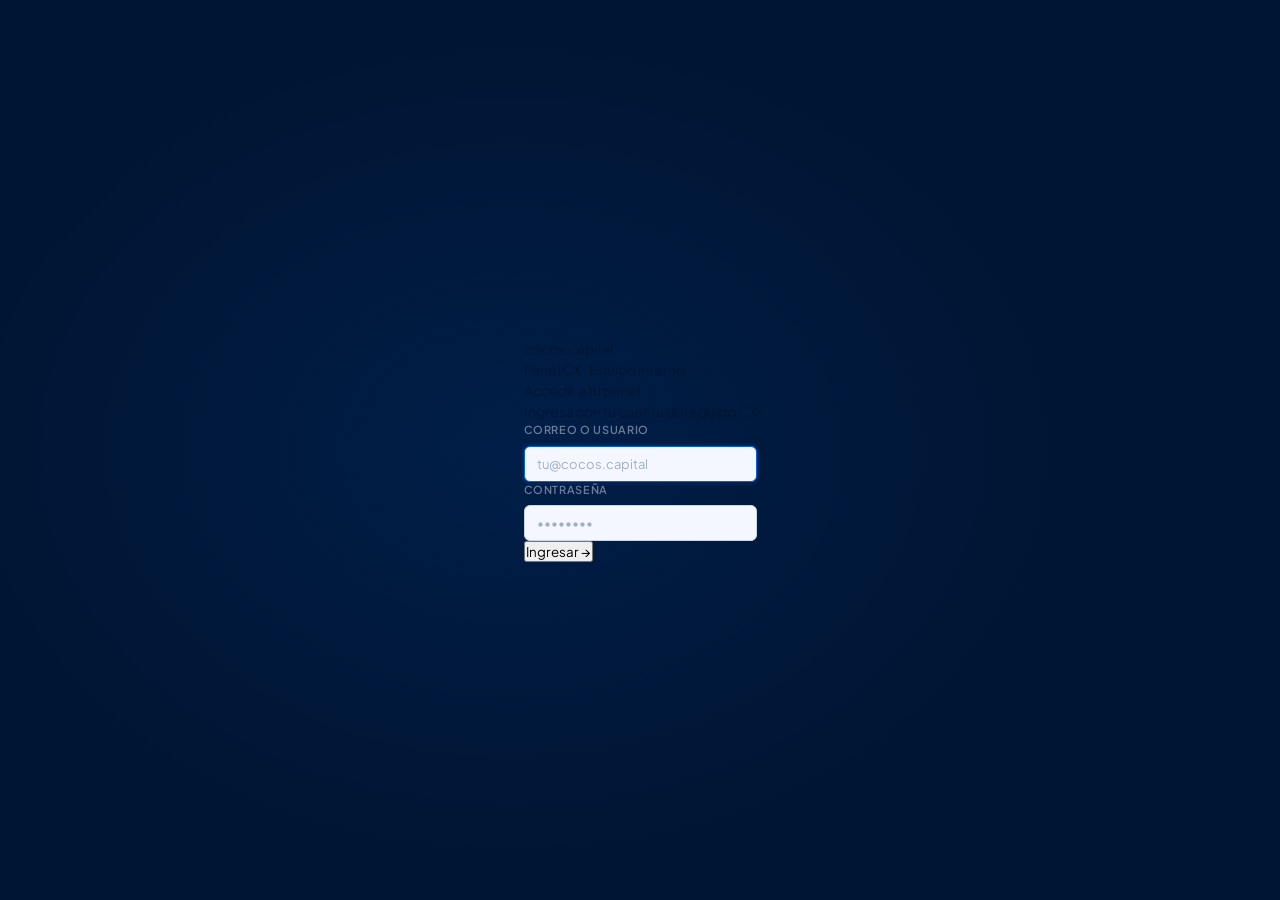
==== commit e8353d26: "Add files via upload" ====
--- a/index.html
+++ b/index.html
@@ -1,1922 +1,1898 @@
 <!DOCTYPE html>
-<html lang="es">
+<html lang="es" class="light">
 <head>
 <meta charset="UTF-8">
 <meta name="viewport" content="width=device-width,initial-scale=1.0">
-<title>Macros</title>
-<link rel="icon" type="image/x-icon" href="[data-uri]">
-<link href="https://fonts.googleapis.com/css2?family=Geist:wght@300;400;500;600&family=Geist+Mono:wght@400;500&display=swap" rel="stylesheet">
+<title>Panel CX · Cocos Capital</title>
+<link href="https://fonts.googleapis.com/css2?family=Plus+Jakarta+Sans:wght@300;400;500;600;700;800&display=swap" rel="stylesheet">
+<link rel="stylesheet" href="cocos-ds.css">
 <style>
-*{box-sizing:border-box;margin:0;padding:0}
-:root{
-  --bg:#0a0f1a;--s1:#0f1623;--s2:#141d2e;--s3:#1a2539;--s4:#202d44;
-  --b0:rgba(255,255,255,0.06);--b1:rgba(255,255,255,0.10);--b2:rgba(255,255,255,0.16);
-  --t0:#F1F5F9;--t1:#CBD5E1;--t2:#94A3B8;--t3:#4B5563;
-  --acc:#2563EB;--acc2:#3b7cf8;--grn:#10B981;--amb:#F59E0B;--red:#EF4444;
-  --r4:4px;--r6:6px;--r8:8px;--r12:12px;
-  --ff:'Geist',system-ui,sans-serif;--fm:'Geist Mono',monospace;
-  --sh:0 1px 3px rgba(0,0,0,.4),0 4px 16px rgba(0,0,0,.3);
-}
-html.light{
-  --bg:#F8FAFC;--s1:#FFFFFF;--s2:#F1F5F9;--s3:#E2E8F0;--s4:#CBD5E1;
-  --b0:rgba(0,0,0,0.06);--b1:rgba(0,0,0,0.10);--b2:rgba(0,0,0,0.18);
-  --t0:#0F172A;--t1:#334155;--t2:#64748B;--t3:#94A3B8;
-  --sh:0 1px 3px rgba(0,0,0,.08),0 4px 16px rgba(0,0,0,.06);
-}
-html,body{height:100%;overflow:hidden;font-family:var(--ff);background:var(--bg);color:var(--t0);font-size:13px;line-height:1.5;-webkit-font-smoothing:antialiased}
-::-webkit-scrollbar{width:4px;height:4px}::-webkit-scrollbar-track{background:transparent}
-::-webkit-scrollbar-thumb{background:var(--b1);border-radius:4px}::-webkit-scrollbar-thumb:hover{background:var(--b2)}
-button,input,select,textarea{font-family:var(--ff)}
-
-/* AUTH */
-#auth{position:fixed;inset:0;z-index:100;display:flex;align-items:center;justify-content:center;background:var(--bg)}
-.auth-box{width:380px}
-.auth-logo{display:flex;align-items:center;gap:12px;margin-bottom:36px}
-.logo-mark{width:38px;height:38px;border-radius:var(--r8);background:var(--acc);display:flex;align-items:center;justify-content:center;font-size:14px;font-weight:600;color:#fff}
-.logo-text{font-size:16px;font-weight:600;color:var(--t0)}
-.logo-sub{font-size:11px;color:var(--t2)}
-.auth-card{background:var(--s1);border:1px solid var(--b0);border-radius:var(--r12);padding:32px;box-shadow:var(--sh)}
-.auth-h{font-size:18px;font-weight:600;color:var(--t0);margin-bottom:4px}
-.auth-sub{font-size:13px;color:var(--t2);margin-bottom:24px}
-.field{margin-bottom:14px}
-.field label{display:block;font-size:11px;font-weight:500;color:var(--t2);text-transform:uppercase;letter-spacing:.5px;margin-bottom:6px}
-.field input{width:100%;padding:9px 12px;background:var(--s2);border:1px solid var(--b1);border-radius:var(--r6);color:var(--t0);font-size:13px;outline:none;transition:border-color .15s}
-.field input:focus{border-color:var(--acc)}
-.field input::placeholder{color:var(--t3)}
-.auth-err{font-size:12px;color:var(--red);display:none;margin-bottom:10px}
-.btn-auth{width:100%;padding:10px;background:var(--acc);border:none;border-radius:var(--r6);color:#fff;font-size:13px;font-weight:500;cursor:pointer;transition:background .15s}
-.btn-auth:hover{background:var(--acc2)}
-
-/* SHELL */
-#app{display:none;height:100vh;flex-direction:column}
-#app.on{display:flex}
-.top{height:48px;background:var(--s1);border-bottom:1px solid var(--b0);display:flex;align-items:center;padding:0 16px;gap:2px;flex-shrink:0}
-.top-brand{display:flex;align-items:center;gap:10px;margin-right:16px;flex-shrink:0}
-.top-mark{width:26px;height:26px;border-radius:6px;background:var(--acc);display:flex;align-items:center;justify-content:center;font-size:11px;font-weight:600;color:#fff}
-.top-name{font-size:13px;font-weight:600;color:var(--t0)}
-.top-ver{font-size:10px;color:var(--t3);margin-left:2px}
-.vdiv{width:1px;height:18px;background:var(--b0);margin:0 8px}
-.tnav{display:flex;align-items:center;gap:1px}
-.tb{display:flex;align-items:center;gap:6px;padding:5px 10px;border-radius:var(--r6);border:none;background:transparent;color:var(--t2);font-size:12px;cursor:pointer;transition:all .12s;white-space:nowrap}
-.tb svg{width:13px;height:13px;flex-shrink:0}
-.tb:hover{background:var(--b0);color:var(--t1)}
-.tb.on{background:var(--b0);color:var(--t0);font-weight:500}
-.top-r{margin-left:auto;display:flex;align-items:center;gap:6px}
-.icon-btn{width:30px;height:30px;border-radius:var(--r6);background:transparent;border:1px solid var(--b0);display:flex;align-items:center;justify-content:center;cursor:pointer;color:var(--t2);transition:all .12s;flex-shrink:0}
-.icon-btn:hover{background:var(--b0);color:var(--t1)}
-.icon-btn.active{background:var(--b0);color:var(--t0)}
-.notif-wrap{position:relative}
-.nbadge{position:absolute;top:4px;right:4px;width:6px;height:6px;border-radius:50%;background:var(--acc);border:1.5px solid var(--s1);display:none}
-.nbadge.on{display:block}
-.notif-panel{position:absolute;top:38px;right:0;width:300px;background:var(--s2);border:1px solid var(--b1);border-radius:var(--r12);box-shadow:var(--sh);z-index:200;display:none;overflow:hidden}
-.notif-panel.on{display:block}
-.np-head{padding:12px 14px;border-bottom:1px solid var(--b0);display:flex;align-items:center;justify-content:space-between}
-.np-head h4{font-size:12px;font-weight:500;color:var(--t0)}
-.np-clear{font-size:11px;color:var(--t2);cursor:pointer}.np-clear:hover{color:var(--t0)}
-.np-item{display:flex;gap:8px;padding:9px 14px;border-bottom:1px solid var(--b0);cursor:pointer;transition:background .12s}
-.np-item:last-child{border-bottom:none}.np-item:hover{background:var(--b0)}
-.np-dot{width:6px;height:6px;border-radius:50%;background:var(--acc);flex-shrink:0;margin-top:4px}
-.np-dot.r{background:var(--t3)}
-.np-txt{font-size:12px;color:var(--t1);line-height:1.5}
-.np-time{font-size:10px;color:var(--t3);margin-top:1px}
-.np-empty{padding:20px;text-align:center;font-size:12px;color:var(--t3)}
-.user-chip{display:flex;align-items:center;gap:8px;padding:4px 10px 4px 4px;background:var(--s2);border:1px solid var(--b0);border-radius:30px;cursor:pointer;transition:all .12s}
-.user-chip:hover{background:var(--s3)}
-.uav{width:24px;height:24px;border-radius:50%;background:var(--acc);display:flex;align-items:center;justify-content:center;font-size:9px;font-weight:600;color:#fff;flex-shrink:0}
-.uname{font-size:12px;font-weight:500;color:var(--t0)}
-.urole{font-size:10px;color:var(--t3)}
-
-/* BODY */
-.body{display:flex;flex:1;overflow:hidden}
-
-/* SIDEBAR */
-.sb{width:210px;background:var(--s1);border-right:1px solid var(--b0);display:flex;flex-direction:column;flex-shrink:0;overflow-y:auto;padding:10px 8px}
-.sb-label{font-size:10px;font-weight:500;color:var(--t3);text-transform:uppercase;letter-spacing:.7px;padding:10px 8px 5px}
-.sb-item{display:flex;align-items:center;justify-content:space-between;padding:6px 8px;border-radius:var(--r6);cursor:pointer;transition:all .12s;color:var(--t2);font-size:12px}
-.sb-item:hover{background:var(--b0);color:var(--t1)}
-.sb-item.on{background:rgba(37,99,235,.12);color:var(--t0);border-left:2px solid var(--acc);padding-left:6px}
-.sbi-l{display:flex;align-items:center;gap:7px}
-.sbi-l svg{width:12px;height:12px;flex-shrink:0;opacity:.7}
-.sbc{font-size:10px;padding:1px 6px;border-radius:var(--r4);background:var(--b0);color:var(--t3)}
-.sb-item.on .sbc{background:rgba(37,99,235,.15);color:#60a5fa}
-.sb-sep{height:1px;background:var(--b0);margin:6px 4px}
-.sdot{width:5px;height:5px;border-radius:50%;flex-shrink:0}
-
-/* CONTENT */
-.content{flex:1;display:flex;flex-direction:column;overflow:hidden}
-.cbar{padding:12px 18px;border-bottom:1px solid var(--b0);display:flex;align-items:center;gap:10px;flex-shrink:0;background:var(--s1)}
-.cbar-title{font-size:14px;font-weight:600;color:var(--t0)}
-.cbar-sub{font-size:11px;color:var(--t3);margin-top:1px}
-.cbar-r{margin-left:auto;display:flex;align-items:center;gap:8px}
-.srch{display:flex;align-items:center;gap:7px;background:var(--s2);border:1px solid var(--b0);border-radius:var(--r6);padding:7px 10px;width:220px;transition:border-color .15s}
-.srch:focus-within{border-color:var(--b2)}
-.srch svg{width:13px;height:13px;color:var(--t3);flex-shrink:0}
-.srch input{background:transparent;border:none;outline:none;color:var(--t0);font-size:12px;width:100%}
-.srch input::placeholder{color:var(--t3)}
-select.ssel{padding:7px 10px;background:var(--s2);border:1px solid var(--b0);border-radius:var(--r6);color:var(--t1);font-size:12px;cursor:pointer;outline:none;appearance:none}
-
-/* BUTTONS */
-.btn{display:inline-flex;align-items:center;gap:5px;padding:7px 13px;border-radius:var(--r6);font-size:12px;font-weight:500;cursor:pointer;transition:all .12s;border:none;font-family:var(--ff)}
-.btn svg{width:12px;height:12px;flex-shrink:0}
-.btn-p{background:var(--acc);color:#fff}.btn-p:hover{background:var(--acc2)}
-.btn-s{background:transparent;border:1px solid var(--b1);color:var(--t1)}.btn-s:hover{background:var(--b0);color:var(--t0);border-color:var(--b2)}
-.btn-g{background:rgba(16,185,129,.12);border:1px solid rgba(16,185,129,.2);color:#34d399}.btn-g:hover{background:rgba(16,185,129,.2)}
-.btn-r{background:rgba(239,68,68,.1);border:1px solid rgba(239,68,68,.2);color:#f87171}.btn-r:hover{background:rgba(239,68,68,.18)}
-.btn-xs{padding:5px 9px;font-size:11px}
-
-/* VISIBILITY TOGGLE */
-.vis-toggle{display:flex;align-items:center;gap:6px;padding:5px 10px;border-radius:var(--r6);border:1px solid var(--b0);font-size:11px;cursor:pointer;transition:all .12s;background:transparent;color:var(--t2)}
-.vis-toggle.shared{color:#34d399;border-color:rgba(16,185,129,.3);background:rgba(16,185,129,.08)}
-
-/* GRID */
-.grid{flex:1;overflow-y:auto;padding:14px 18px;display:grid;grid-template-columns:repeat(auto-fill,minmax(280px,1fr));gap:8px;align-content:start}
-
-/* CARD */
-.card{background:var(--s2);border:1px solid var(--b0);border-radius:var(--r8);padding:16px;cursor:pointer;transition:border-color .15s,background .15s;position:relative;animation:fadeup .25s ease both}
-.card:hover{border-color:var(--b1);background:var(--s3)}
-.card.sel{border-left:2px solid var(--acc);padding-left:14px;background:var(--s3)}
-.c-top{display:flex;align-items:flex-start;justify-content:space-between;margin-bottom:10px}
-.c-cat-row{display:flex;align-items:center;gap:5px;margin-bottom:3px}
-.c-title{font-size:13px;font-weight:500;color:var(--t0);letter-spacing:-.2px;line-height:1.3}
-.c-fav{color:var(--t3);cursor:pointer;transition:color .12s;flex-shrink:0;margin-left:8px;background:none;border:none;padding:0}
-.c-fav:hover{color:var(--amb)}.c-fav.on{color:var(--amb)}
-.c-body{font-size:12px;color:var(--t2);line-height:1.6;margin-bottom:12px;display:-webkit-box;-webkit-line-clamp:2;-webkit-box-orient:vertical;overflow:hidden}
-.c-body img{display:none}
-.vhl{background:rgba(37,99,235,.15);color:#93c5fd;padding:0 3px;border-radius:3px;font-size:11px;font-family:var(--fm)}
-.c-foot{display:flex;align-items:center;justify-content:space-between;margin-bottom:11px}
-.c-tags{display:flex;gap:3px;flex-wrap:wrap}
-.ctag{font-size:10px;padding:1px 6px;border-radius:var(--r4);border:1px solid var(--b1);color:var(--t3)}
-.c-meta{display:flex;align-items:center;gap:10px;flex-shrink:0;margin-left:8px}
-.cmeta-item{font-size:11px;color:var(--t3);display:flex;align-items:center;gap:3px}
-.has-img-badge{font-size:10px;color:var(--t3);display:flex;align-items:center;gap:3px}
-.c-actions{display:flex;align-items:center;gap:6px;padding-top:11px;border-top:1px solid var(--b0)}
-
-/* cat colors */
-.cg-bloqueos{color:#f87171}.cg-aperturas{color:#60a5fa}.cg-onboarding{color:#34d399}
-.cg-retiros{color:#fbbf24}.cg-suscripciones{color:#a78bfa}.cg-seguimiento{color:#fb923c}
-.cg-reclamos{color:#f87171}.cg-consultas{color:#38bdf8}.cg-transferencias{color:#34d399}
-.cg-inversiones{color:#a78bfa}.cg-límites{color:#fb923c}.cg-otros{color:#94a3b8}
-.cg-documentación{color:#60a5fa}.cg-cierre{color:#f87171}
-.cd-bloqueos{background:#f87171}.cd-aperturas{background:#60a5fa}.cd-onboarding{background:#34d399}
-.cd-retiros{background:#fbbf24}.cd-suscripciones{background:#a78bfa}.cd-seguimiento{background:#fb923c}
-.cd-reclamos{background:#f87171}.cd-consultas{background:#38bdf8}.cd-transferencias{background:#34d399}
-.cd-inversiones{background:#a78bfa}.cd-límites{background:#fb923c}.cd-otros{background:#94a3b8}
-.cd-documentación{background:#60a5fa}.cd-cierre{background:#f87171}
-
-/* DETAIL */
-.detail{width:420px;background:var(--s1);border-left:1px solid var(--b0);display:flex;flex-direction:column;flex-shrink:0;overflow:hidden;transition:width .2s ease}
-.detail.closed{width:0;border-left:none}
-.dp-bar{display:flex;align-items:center;justify-content:space-between;padding:11px 16px;border-bottom:1px solid var(--b0);flex-shrink:0}
-.dp-label{font-size:10px;font-weight:500;color:var(--t3);text-transform:uppercase;letter-spacing:.6px}
-.dp-scroll{flex:1;overflow-y:auto;padding:16px}
-.dp-title{font-size:15px;font-weight:600;color:var(--t0);letter-spacing:-.3px;margin-bottom:6px}
-.dp-meta{display:flex;align-items:center;gap:6px;flex-wrap:wrap;margin-bottom:14px;font-size:11px;color:var(--t3)}
-/* Rich body preview in detail */
-.dp-body-rich{background:var(--s2);border:1px solid var(--b0);border-radius:var(--r8);padding:13px;font-size:13px;color:var(--t1);line-height:1.75;margin-bottom:14px}
-.dp-body-rich img{max-width:100%;border-radius:var(--r6);margin:6px 0;display:block}
-.dp-sec{font-size:10px;font-weight:500;color:var(--t3);text-transform:uppercase;letter-spacing:.6px;margin-bottom:8px}
-
-.cmt{background:var(--s2);border:1px solid var(--b0);border-radius:var(--r8);padding:10px 12px;margin-bottom:7px}
-.cmt-h{display:flex;align-items:center;gap:7px;margin-bottom:4px}
-.cmt-av{width:20px;height:20px;border-radius:50%;background:var(--s3);display:flex;align-items:center;justify-content:center;font-size:8px;font-weight:600;color:var(--t1)}
-.cmt-user{font-size:12px;font-weight:500;color:var(--t0)}
-.cmt-date{font-size:10px;color:var(--t3);margin-left:auto}
-.cmt-body{font-size:12px;color:var(--t2);line-height:1.5}
-.cmt-row{display:flex;gap:7px;margin-top:10px}
-.cmt-inp{flex:1;padding:7px 10px;background:var(--s2);border:1px solid var(--b0);border-radius:var(--r6);color:var(--t0);font-size:12px;font-family:var(--ff);outline:none;resize:none}
-.cmt-inp:focus{border-color:var(--b2)}
-
-/* RICH TEXT EDITOR */
-.editor-wrap{background:var(--bg);border:1px solid var(--b1);border-radius:var(--r8);overflow:hidden}
-.editor-wrap:focus-within{border-color:var(--acc)}
-.editor-toolbar{display:flex;align-items:center;gap:2px;padding:6px 8px;border-bottom:1px solid var(--b0);flex-wrap:wrap;background:var(--s2)}
-.tb-tool{width:26px;height:26px;border-radius:var(--r4);border:none;background:transparent;color:var(--t2);cursor:pointer;display:flex;align-items:center;justify-content:center;font-size:12px;transition:all .12s;font-family:var(--ff);font-weight:500}
-.tb-tool:hover{background:var(--b1);color:var(--t0)}
-.tb-tool.on{background:rgba(37,99,235,.2);color:#60a5fa}
-.tb-tool svg{width:12px;height:12px}
-.tb-sep{width:1px;height:16px;background:var(--b0);margin:0 3px}
-.editor-body{min-height:130px;max-height:280px;overflow-y:auto;padding:12px;outline:none;font-size:13px;color:var(--t0);line-height:1.75;caret-color:var(--acc)}
-.editor-body:empty:before{content:attr(data-placeholder);color:var(--t3);pointer-events:none}
-.editor-body img{max-width:100%;border-radius:var(--r6);display:block;margin:6px 0;cursor:pointer}
-.editor-body img:hover{outline:2px solid var(--acc);border-radius:var(--r6)}
-.editor-body img.selected{outline:2px solid var(--acc)}
-.editor-body b,.editor-body strong{font-weight:600;color:var(--t0)}
-.editor-body i,.editor-body em{font-style:italic}
-/* Variable highlight in editor */
-.editor-body .var-span{background:rgba(37,99,235,.15);color:#93c5fd;padding:0 3px;border-radius:3px;font-size:12px;font-family:var(--fm)}
-.img-drop-hint{font-size:11px;color:var(--t3);padding:4px 8px;display:flex;align-items:center;gap:5px;border-top:1px solid var(--b0);background:var(--s2)}
-
-/* SETTINGS PANEL */
-.settings-panel{position:fixed;top:48px;right:0;bottom:0;width:480px;background:var(--s1);border-left:1px solid var(--b0);z-index:50;display:none;flex-direction:column;box-shadow:-4px 0 24px rgba(0,0,0,.3);overflow:hidden}
-.settings-panel.on{display:flex}
-.sp-head{display:flex;align-items:center;justify-content:space-between;padding:14px 18px;border-bottom:1px solid var(--b0);flex-shrink:0}
-.sp-title{font-size:14px;font-weight:600;color:var(--t0)}
-.sp-tabs{display:flex;gap:2px;padding:10px 14px 0;border-bottom:1px solid var(--b0);flex-shrink:0;overflow-x:auto}
-.sp-tab{padding:7px 12px;font-size:12px;color:var(--t2);cursor:pointer;border-bottom:2px solid transparent;transition:all .12s;white-space:nowrap;background:none;border-top:none;border-left:none;border-right:none}
-.sp-tab:hover{color:var(--t1)}
-.sp-tab.on{color:var(--t0);border-bottom-color:var(--acc)}
-.sp-body{flex:1;overflow-y:auto;padding:18px}
-
-/* PAGE PANELS */
-.panel{background:var(--s2);border:1px solid var(--b0);border-radius:var(--r8);overflow:hidden;margin-bottom:12px}
-.ph{display:flex;align-items:center;justify-content:space-between;padding:11px 14px;border-bottom:1px solid var(--b0)}
-.ph-title{font-size:12px;font-weight:500;color:var(--t0)}
-.pb{padding:12px 14px}
-.stat-row{display:grid;grid-template-columns:1fr 1fr;gap:8px;margin-bottom:14px}
-.stat-c{background:var(--s2);border:1px solid var(--b0);border-radius:var(--r8);padding:14px}
-.stat-ic{font-size:18px;margin-bottom:8px}
-.stat-v{font-size:22px;font-weight:700;color:var(--t0);letter-spacing:-.5px;margin-bottom:2px}
-.stat-v.acc{color:var(--acc2)}
-.stat-l{font-size:11px;color:var(--t3)}
-.bar-row{display:flex;align-items:center;gap:8px;margin-bottom:8px}
-.bar-row:last-child{margin-bottom:0}
-.bar-lbl{font-size:12px;color:var(--t1);width:130px;flex-shrink:0;overflow:hidden;text-overflow:ellipsis;white-space:nowrap}
-.bar-track{flex:1;height:5px;background:var(--s3);border-radius:3px;overflow:hidden}
-.bar-f{height:100%;background:var(--acc);border-radius:3px;transition:width .7s ease}
-.bar-v{font-size:11px;color:var(--t3);width:28px;text-align:right;flex-shrink:0}
-.two-col{display:grid;grid-template-columns:1fr 1fr;gap:12px}
-.cat-tiles{display:grid;grid-template-columns:repeat(auto-fill,minmax(110px,1fr));gap:8px}
-.cat-tile{background:var(--s3);border:1px solid var(--b0);border-radius:var(--r8);padding:11px}
-.ct-v{font-size:20px;font-weight:700;color:var(--t0);letter-spacing:-.5px;margin-bottom:1px}
-.ct-n{font-size:11px;color:var(--t3)}
-.ct-u{font-size:11px;color:var(--t2);margin-top:3px}
-.trend{height:72px;display:flex;align-items:flex-end;gap:3px}
-.tbar{flex:1;border-radius:3px 3px 0 0;min-height:3px;background:var(--acc);opacity:.5}
-.tbar:hover{opacity:.9}
-.trend-lbls{display:flex;justify-content:space-around;margin-top:3px;font-size:10px;color:var(--t3)}
-.mini-tbl{width:100%;border-collapse:collapse}
-.mini-tbl th{font-size:10px;color:var(--t3);text-transform:uppercase;letter-spacing:.5px;padding:8px 12px;background:var(--s3);border-bottom:1px solid var(--b0);text-align:left;font-weight:500}
-.mini-tbl td{padding:10px 12px;font-size:12px;color:var(--t1);border-bottom:1px solid var(--b0)}
-.mini-tbl tr:last-child td{border-bottom:none}
-.big-tbl{width:100%;border-collapse:collapse;table-layout:fixed}
-.big-tbl th{font-size:10px;color:var(--t3);text-transform:uppercase;letter-spacing:.5px;padding:8px 10px;background:var(--s3);border-bottom:1px solid var(--b0);text-align:left;font-weight:500}
-.big-tbl td{padding:10px 10px;font-size:12px;color:var(--t1);border-bottom:1px solid var(--b0);vertical-align:middle;overflow:hidden}
-.big-tbl tr:last-child td{border-bottom:none}
-.big-tbl tr:hover td{background:rgba(255,255,255,.015)}
-.u-row{display:flex;align-items:center;gap:9px}
-.uav2{width:28px;height:28px;border-radius:50%;background:var(--acc);display:flex;align-items:center;justify-content:center;font-size:10px;font-weight:600;color:#fff;flex-shrink:0}
-.uname2{font-size:12px;font-weight:500;color:var(--t0)}
-.uemail{font-size:11px;color:var(--t3)}
-.rp{font-size:10px;padding:2px 8px;border-radius:var(--r4);font-weight:500}
-.rp-a{background:rgba(37,99,235,.2);color:#60a5fa}
-.rp-g{background:rgba(16,185,129,.15);color:#34d399}
-.ie-grid{display:grid;grid-template-columns:1fr 1fr;gap:10px;margin-bottom:14px}
-.ie-card{background:var(--s2);border:1px solid var(--b0);border-radius:var(--r8);padding:16px;cursor:pointer;transition:all .15s;text-align:center}
-.ie-card:hover{border-color:var(--b2);background:var(--s3)}
-.drop-zone{border:1.5px dashed var(--b1);border-radius:var(--r8);padding:28px;text-align:center;cursor:pointer;transition:all .15s;margin-bottom:10px}
-.drop-zone:hover,.drop-zone.drag{border-color:var(--acc);background:rgba(37,99,235,.04)}
-.drop-txt{font-size:13px;font-weight:500;color:var(--t1);margin:8px 0 3px}
-.drop-sub{font-size:11px;color:var(--t3)}
-.import-preview{background:var(--s2);border:1px solid var(--b0);border-radius:var(--r8);overflow:hidden}
-.ip-head{padding:10px 14px;border-bottom:1px solid var(--b0);display:flex;align-items:center;justify-content:space-between}
-.ip-title{font-size:12px;font-weight:500;color:var(--t0)}
-.ip-list{max-height:240px;overflow-y:auto}
-.ip-item{display:flex;align-items:center;justify-content:space-between;padding:9px 14px;border-bottom:1px solid var(--b0);font-size:12px;color:var(--t1)}
-.ip-item:last-child{border-bottom:none}
-.ip-check{display:flex;align-items:center;gap:8px}
-.ip-check input[type=checkbox]{accent-color:var(--acc);width:13px;height:13px}
-.ip-conflict{font-size:10px;padding:2px 6px;border-radius:var(--r4);background:rgba(245,158,11,.12);color:var(--amb)}
-.ip-new{font-size:10px;padding:2px 6px;border-radius:var(--r4);background:rgba(16,185,129,.1);color:#34d399}
-.ie-hist-item{display:flex;align-items:center;gap:10px;padding:9px 0;border-bottom:1px solid var(--b0)}
-.ie-hist-item:last-child{border-bottom:none}
-.sb-status{display:flex;align-items:center;gap:5px;font-size:11px;padding:4px 8px;border-radius:var(--r4)}
-.sb-status.conn{background:rgba(16,185,129,.12);color:#34d399;border:1px solid rgba(16,185,129,.2)}
-.sb-status.local{background:rgba(245,158,11,.1);color:#fbbf24;border:1px solid rgba(245,158,11,.2)}
-.status-dot{width:5px;height:5px;border-radius:50%}
-
-/* PIP */
-.pip-win{position:fixed;bottom:20px;right:20px;width:360px;background:var(--s1);border:1px solid var(--b1);border-radius:var(--r12);box-shadow:0 8px 32px rgba(0,0,0,.5);z-index:400;display:none;flex-direction:column;min-width:260px;min-height:240px;max-height:70vh;overflow:hidden;resize:both}
-.pip-win.on{display:flex}
-.pip-win.minimized .pip-content-view,.pip-win.minimized #pip-content-view,.pip-win.minimized #pip-list-view{display:none!important}
-.pip-win.minimized{min-height:0;height:auto;resize:none}
-.pip-bar{display:flex;align-items:center;gap:8px;padding:10px 12px;border-bottom:1px solid var(--b0);flex-shrink:0;cursor:move;user-select:none;background:var(--s2)}
-.pip-title{font-size:12px;font-weight:500;color:var(--t0);flex:1;overflow:hidden;text-overflow:ellipsis;white-space:nowrap}
-.pip-body{flex:1;overflow-y:auto;padding:12px;font-size:12px;color:var(--t1);line-height:1.75}
-.pip-body img{max-width:100%;border-radius:var(--r6);display:block;margin:6px 0}
-.pip-foot{display:flex;gap:6px;padding:8px 12px;border-top:1px solid var(--b0);flex-shrink:0}
-.pip-item{display:flex;align-items:center;justify-content:space-between;padding:7px 9px;border-radius:var(--r6);cursor:pointer;transition:background .12s;margin-bottom:2px}
-.pip-item:hover{background:var(--b0)}
-.pip-item-title{font-size:12px;font-weight:500;color:var(--t0);overflow:hidden;text-overflow:ellipsis;white-space:nowrap;flex:1;min-width:0}
-.pip-item-cat{font-size:10px;color:var(--t3);margin-top:1px}
-.pip-item-actions{display:flex;gap:4px;flex-shrink:0;margin-left:8px}
-
-/* MODAL */
-.overlay{position:fixed;inset:0;background:rgba(0,0,0,.65);backdrop-filter:blur(4px);display:none;align-items:center;justify-content:center;z-index:300;padding:20px}
-#chpass-overlay{position:fixed;inset:0;background:rgba(0,0,0,.75);backdrop-filter:blur(6px);display:none;align-items:center;justify-content:center;z-index:500;padding:20px}
-#chpass-overlay.on{display:flex}
-.overlay.on{display:flex}
-.modal{background:var(--s2);border:1px solid var(--b1);border-radius:var(--r12);width:100%;max-width:560px;max-height:92vh;overflow-y:auto;box-shadow:var(--sh)}
-.mh{padding:18px 20px 14px;border-bottom:1px solid var(--b0);display:flex;align-items:center;justify-content:space-between;flex-shrink:0;position:sticky;top:0;background:var(--s2);z-index:1}
-.mh-title{font-size:14px;font-weight:600;color:var(--t0)}
-.mx{width:26px;height:26px;border-radius:var(--r6);background:var(--b0);border:1px solid var(--b0);display:flex;align-items:center;justify-content:center;cursor:pointer;color:var(--t2);font-size:13px;transition:all .12s}
-.mx:hover{background:var(--b1);color:var(--t0)}
-.mb{padding:18px 20px}
-.mf{padding:13px 20px;border-top:1px solid var(--b0);display:flex;gap:8px;justify-content:flex-end;position:sticky;bottom:0;background:var(--s2)}
-.fg{margin-bottom:12px}
-.fg label{display:block;font-size:10px;font-weight:500;color:var(--t3);text-transform:uppercase;letter-spacing:.5px;margin-bottom:5px}
-.fi{width:100%;padding:8px 11px;background:var(--bg);border:1px solid var(--b0);border-radius:var(--r6);color:var(--t0);font-size:12px;font-family:var(--ff);outline:none;transition:border-color .15s}
-.fi:focus{border-color:var(--acc)}
-.fi::placeholder{color:var(--t3)}
-select.fi{appearance:none;cursor:pointer}
-.frow{display:grid;grid-template-columns:1fr 1fr;gap:10px}
-
-/* EMPTY / TOAST / ANIM */
-.empty{display:flex;flex-direction:column;align-items:center;justify-content:center;padding:60px;color:var(--t3);text-align:center;grid-column:1/-1}
-.empty-ic{font-size:32px;opacity:.25;margin-bottom:10px}
-.empty-t{font-size:13px;color:var(--t2);margin-bottom:4px}
-.empty-s{font-size:11px}
-.toast{position:fixed;bottom:18px;right:18px;padding:10px 16px;border-radius:var(--r8);font-size:12px;font-weight:500;box-shadow:var(--sh);z-index:999;display:none;align-items:center;gap:8px;background:var(--s3);border:1px solid var(--b1);color:var(--t0);min-width:200px}
-.toast.on{display:flex;animation:fup .2s ease}
-.toast.ok{border-color:rgba(16,185,129,.3);color:#34d399}
-.toast.er{border-color:rgba(239,68,68,.3);color:#f87171}
-.toast.in{border-color:rgba(37,99,235,.3);color:#60a5fa}
-@keyframes fup{from{opacity:0;transform:translateY(8px)}to{opacity:1;transform:translateY(0)}}
-@keyframes fadeup{from{opacity:0;transform:translateY(6px)}to{opacity:1;transform:translateY(0)}}
-
-/* COPY FEEDBACK */
-.copy-flash{animation:flash .4s ease}
-@keyframes flash{0%{background:rgba(37,99,235,.3)}100%{background:transparent}}
+
+/* ─── CANVAS ─ */
+.app-content{flex:1;overflow-y:auto;padding:28px 36px 52px;display:flex;flex-direction:column;gap:24px;background:var(--c-bg)}
+
+/* ─── HERO ─ */
+.cx-hero{display:flex;align-items:flex-end;justify-content:space-between;flex-wrap:wrap;gap:12px}
+.cx-hero-text{display:flex;flex-direction:column;gap:5px}
+.cx-eyebrow{font-size:12px;font-weight:700;color:#6B7C99;text-transform:uppercase;letter-spacing:.08em}
+.cx-title{font-size:28px;font-weight:800;color:#001533;letter-spacing:-.04em;line-height:1.15}
+.cx-sub{font-size:15px;color:#6B7C99;margin-top:1px}
+.cx-action-pill{display:inline-flex;align-items:center;gap:6px;background:#F4F8FE;border:1px solid #E4EAF3;border-radius:12px;padding:7px 14px;font-family:var(--ff);font-size:13px;font-weight:600;color:#1A3A62;cursor:pointer;transition:all .13s}
+.cx-action-pill:hover{background:#EBF1FA;border-color:#C8D6EC;color:#001533}
+.cx-action-pill svg{opacity:.6}
+
+/* ─── SECTION BLOCKS ─ */
+.cx-block{}
+.cx-block-header{display:flex;align-items:center;justify-content:space-between;flex-wrap:wrap;gap:10px;margin-bottom:14px}
+.cx-block-title{font-size:11px;font-weight:800;color:var(--c-text);text-transform:uppercase;letter-spacing:.1em}
+.cx-block-link{font-size:11px;font-weight:600;color:var(--c-muted);text-decoration:none;transition:color .12s}
+.cx-block-link:hover{color:var(--c-blue)}
+
+/* dark */
+html:not(.light) .cx-eyebrow{color:var(--dk-text2)}
+html:not(.light) .cx-title{color:var(--dk-text)}
+html:not(.light) .cx-sub{color:var(--dk-text2)}
+html:not(.light) .cx-action-pill{background:var(--dk-raised);border-color:var(--dk-border2);color:var(--dk-text2)}
+html:not(.light) .cx-action-pill:hover{background:var(--dk-overlay);border-color:var(--dk-border3);color:var(--dk-text)}
+html:not(.light) .cx-block-title{color:var(--dk-text)}
+html:not(.light) .cx-block-link{color:var(--dk-text3)}
+
+/* ══════════════════════════════════════
+   DARK MODE — CX Hub
+   Mismo sistema que Bitácora
+   #0B1426 → #0F1B33 → #141F38 → #1A2744
+══════════════════════════════════════ */
+html:not(.light){
+  --dk-base:    #0B1426;
+  --dk-surface: #0F1B33;
+  --dk-raised:  #141F38;
+  --dk-overlay: #1A2744;
+  --dk-border:  rgba(255,255,255,.06);
+  --dk-border2: rgba(255,255,255,.11);
+  --dk-border3: rgba(255,255,255,.17);
+  --dk-text:    #E6EDF7;
+  --dk-text2:   #94A3B8;
+  --dk-text3:   #4E6680;
+  --dk-blue:    #3B82F6;
+  --dk-blue-bg: rgba(59,130,246,.1);
+  --dk-blue-bd: rgba(59,130,246,.3);
+
+  /* DS token overrides */
+  --c-bg:       var(--dk-base);
+  --c-card:     var(--dk-surface);
+  --c-border:   var(--dk-border);
+  --c-border2:  var(--dk-border2);
+  --c-text:     var(--dk-text);
+  --c-text2:    #AEBFD4;
+  --c-muted:    var(--dk-text2);
+  --c-hint:     var(--dk-text3);
+  --shadow-card:0 4px 20px rgba(0,0,0,.35);
+  --shadow-sm:  0 1px 4px rgba(0,0,0,.25);
+  --shadow-md:  0 4px 16px rgba(0,0,0,.4);
+}
+
+/* Base */
+html:not(.light) body   { background: var(--dk-base); color: var(--dk-text); }
+html:not(.light) .app-content { background: var(--dk-base); }
+
+/* Topbar */
+html:not(.light) .app-topbar {
+  background: var(--dk-surface);
+  border-color: var(--dk-border);
+  box-shadow: none;
+}
+html:not(.light) .topbar-title { color: var(--dk-text); }
+html:not(.light) .date-pill {
+  background: var(--dk-raised); border-color: var(--dk-border2); color: var(--dk-text2);
+}
+html:not(.light) .icon-button {
+  background: var(--dk-raised); border-color: var(--dk-border2); color: var(--dk-text2);
+}
+html:not(.light) .icon-button:hover {
+  background: var(--dk-overlay); border-color: var(--dk-border3); color: var(--dk-text);
+}
+html:not(.light) .user-pill {
+  background: var(--dk-raised); border-color: var(--dk-border2);
+}
+html:not(.light) .user-name { color: var(--dk-text); }
+html:not(.light) .user-role { color: var(--dk-text3); }
+
+/* Hero */
+html:not(.light) .module-hero { background: transparent; }
+html:not(.light) .module-eyebrow { color: var(--dk-blue); }
+html:not(.light) .module-title { color: var(--dk-text); }
+html:not(.light) .module-subtitle { color: var(--dk-text2); }
+html:not(.light) .greeting-eyebrow { color: var(--dk-blue); }
+html:not(.light) .greeting-title { color: var(--dk-text); }
+html:not(.light) .greeting-sub { color: var(--dk-text2); }
+html:not(.light) #greeting-title { color: var(--dk-text); }
+html:not(.light) #greeting-sub   { color: var(--dk-text2); }
+
+/* Section labels */
+html:not(.light) .section-label { color: var(--dk-text); }
+
+/* KPI cards */
+html:not(.light) .kpi-card,
+html:not(.light) .stat-tile {
+  background: var(--dk-surface);
+  border-color: var(--dk-border);
+  box-shadow: var(--shadow-card);
+}
+html:not(.light) .kpi-card:hover,
+html:not(.light) .stat-tile:hover {
+  box-shadow: 0 8px 28px rgba(0,0,0,.45);
+  border-color: var(--dk-border2);
+}
+html:not(.light) .kpi-value,
+html:not(.light) .stat-tile-val   { color: var(--dk-text); }
+html:not(.light) .kpi-title,
+html:not(.light) .stat-tile-lbl   { color: var(--dk-text); }
+html:not(.light) .kpi-subtitle,
+html:not(.light) .stat-tile-sub   { color: var(--dk-text2); }
+html:not(.light) .trend-flat {
+  background: var(--dk-raised); color: var(--dk-text3);
+}
+
+/* Tool cards */
+html:not(.light) .tool-card {
+  background: var(--dk-surface);
+  border-color: var(--dk-border);
+  box-shadow: none;
+}
+html:not(.light) .tool-card:hover {
+  background: var(--dk-raised);
+  border-color: var(--dk-border2);
+  box-shadow: 0 8px 28px rgba(0,0,0,.4);
+}
+html:not(.light) .tool-name  { color: var(--dk-text); }
+html:not(.light) .tool-desc  { color: var(--dk-text2); }
+html:not(.light) .tool-cta-btn {
+  background: var(--dk-raised);
+  border-color: var(--dk-border2);
+  color: var(--dk-text2);
+}
+
+/* Novedades panel */
+html:not(.light) .novedades-card,
+html:not(.light) .panel {
+  background: var(--dk-surface);
+  border-color: var(--dk-border);
+}
+html:not(.light) .nov-item { border-color: var(--dk-border); }
+html:not(.light) .nov-item:first-child { padding-top: 4px; }
+html:not(.light) .nov-title   { color: var(--dk-text); }
+html:not(.light) .nov-body    { color: var(--dk-text2); }
+html:not(.light) .nov-footer  { color: var(--dk-text3); border-color: var(--dk-border); }
+html:not(.light) .nov-time    { color: var(--dk-text3); }
+html:not(.light) .nov-load-more { border-color: var(--dk-border); }
+
+/* Filter chips */
+html:not(.light) .chip,
+html:not(.light) .filter-pill {
+  background: var(--dk-raised);
+  border-color: var(--dk-border2);
+  color: var(--dk-text2);
+}
+html:not(.light) .chip:hover,
+html:not(.light) .filter-pill:hover {
+  border-color: var(--dk-border3); color: var(--dk-text);
+}
+html:not(.light) .chip.active,
+html:not(.light) .filter-pill.active {
+  background: var(--dk-blue-bg);
+  border-color: var(--dk-blue-bd);
+  color: var(--dk-blue);
+}
+
+/* Eventos del día */
+html:not(.light) .eventos-dia-panel {
+  background: var(--dk-surface);
+  border-color: var(--dk-border);
+}
+html:not(.light) .eventos-dia-header { border-color: var(--dk-border); }
+html:not(.light) .panel-title        { color: var(--dk-text); }
+html:not(.light) .evento-dia-item    { border-color: var(--dk-border); }
+html:not(.light) .evento-dia-item:hover { background: var(--dk-raised); }
+html:not(.light) .evento-dia-name    { color: var(--dk-text); }
+html:not(.light) .evento-dia-type    { color: var(--dk-text3); }
+html:not(.light) .evento-dia-ticker  { color: var(--dk-text3); }
+html:not(.light) .eventos-empty      { color: var(--dk-text2); }
+html:not(.light) .eventos-footer { border-color: var(--dk-border); }
+
+/* Planillas */
+html:not(.light) .plan-panel  { background: var(--dk-surface); border-color: var(--dk-border); }
+html:not(.light) .plan-item   { border-color: var(--dk-border); }
+html:not(.light) .plan-item:hover { background: var(--dk-raised); }
+html:not(.light) .plan-name   { color: var(--dk-text); }
+html:not(.light) .plan-desc   { color: var(--dk-text2); }
+
+/* Buttons */
+html:not(.light) .btn-secondary,
+html:not(.light) .btn-ghost {
+  background: var(--dk-raised);
+  border-color: var(--dk-border2);
+  color: var(--dk-text2);
+}
+html:not(.light) .btn-secondary:hover,
+html:not(.light) .btn-ghost:hover {
+  background: var(--dk-overlay);
+  border-color: var(--dk-border3);
+  color: var(--dk-text);
+}
+
+/* Modals */
+html:not(.light) .modal {
+  background: var(--dk-surface);
+  border-color: var(--dk-border);
+}
+html:not(.light) .modal-header,
+html:not(.light) .modal-footer {
+  background: var(--dk-raised);
+  border-color: var(--dk-border);
+}
+html:not(.light) .modal-title { color: var(--dk-text); }
+html:not(.light) .form-field input,
+html:not(.light) .form-field select,
+html:not(.light) .form-field textarea,
+html:not(.light) .field-inp {
+  background: var(--dk-overlay);
+  border-color: var(--dk-border2);
+  color: var(--dk-text);
+}
+html:not(.light) .form-field label,
+html:not(.light) .field-label { color: var(--dk-text3); }
+
+/* Notif panel */
+html:not(.light) #notif-panel {
+  background: var(--dk-surface);
+  border-color: var(--dk-border);
+  box-shadow: 0 8px 28px rgba(0,0,0,.5);
+}
+html:not(.light) .notif-item { border-color: var(--dk-border); }
+html:not(.light) .notif-item:hover { background: var(--dk-raised); }
+html:not(.light) .notif-msg   { color: var(--dk-text); }
+html:not(.light) .notif-time  { color: var(--dk-text3); }
+
+/* User menu */
+html:not(.light) #user-menu {
+  background: var(--dk-surface);
+  border-color: var(--dk-border);
+  box-shadow: 0 8px 28px rgba(0,0,0,.5);
+}
+
+/* Empty states */
+html:not(.light) .empty-state-title { color: var(--dk-text2); }
+html:not(.light) .empty-state-sub   { color: var(--dk-text3); }
+/* ─────────────────────────────────────────
+   STATS ROW — 4 KPIs de contexto
+───────────────────────────────────────── */
+.stats-grid { display: grid; grid-template-columns: repeat(4,1fr); gap: 20px; }
+@media (max-width: 900px) { .stats-grid { grid-template-columns: repeat(2,1fr); } }
+
+.stat-tile {
+  background: #FFFFFF;
+  border: 1px solid #E4EAF3;
+  border-radius: 18px;
+  padding: 20px;
+  min-height: 136px;
+  box-shadow: 0 10px 30px rgba(0,21,51,.06);
+  position: relative; overflow: hidden;
+  transition: transform .15s, box-shadow .15s;
+}
+.stat-tile:hover { transform: translateY(-2px); box-shadow: 0 16px 40px rgba(0,21,51,.1); }
+
+.stat-tile-top { display: flex; align-items: flex-start; justify-content: space-between; margin-bottom: 14px; }
+.stat-tile-icon {
+  width: 44px; height: 44px; border-radius: 50%;
+  display: flex; align-items: center; justify-content: center;
+  font-size: 20px; flex-shrink: 0;
+  background: var(--st-bg, rgba(0,98,222,.1));
+}
+.stat-tile-trend {
+  display: inline-flex; align-items: center; gap: 3px;
+  font-size: 11px; font-weight: 700; padding: 3px 9px;
+  border-radius: 99px; white-space: nowrap;
+}
+.trend-up   { background: rgba(0,191,140,.12); color: #00A07A; }
+.trend-down { background: rgba(240,92,92,.1);  color: var(--red); }
+.trend-flat { background: var(--surf-1); color: var(--tx-3); }
+
+.stat-tile-val { font-size: 36px; font-weight: 800; color: var(--tx-0); letter-spacing: -.06em; line-height: 1; margin-bottom: 6px; }
+.stat-tile-lbl { font-size: 15px; font-weight: 700; color: var(--tx-0); margin-bottom: 3px; }
+.stat-tile-sub { font-size: 13px; color: var(--tx-3); }
+
+/* Loading skeleton */
+.skeleton {
+  background: linear-gradient(90deg, var(--surf-1) 25%, var(--surf-2) 50%, var(--surf-1) 75%);
+  background-size: 200% 100%;
+  animation: shimmer 1.4s infinite;
+  border-radius: 4px;
+}
+@keyframes shimmer { 0%{background-position:200% 0} 100%{background-position:-200% 0} }
+
+/* ─────────────────────────────────────────
+   TOOLS GRID — modules de trabajo
+───────────────────────────────────────── */
+.tools-grid { display: grid; grid-template-columns: repeat(3,1fr); gap: 16px; }
+@media (max-width: 900px) { .tools-grid { grid-template-columns: 1fr 1fr; } }
+
+.tool-card {
+  background: var(--surf-0); border: 1px solid var(--bdr-0); border-radius: 20px;
+  padding: 24px; display: flex; flex-direction: column; gap: 14px;
+  text-decoration: none; position: relative; overflow: hidden;
+  transition: all .18s; cursor: pointer; min-height: 190px;
+  box-shadow: var(--sh-card);
+}
+.tool-card::before { content:''; position:absolute; top:0; left:0; bottom:0; width:3px; background:var(--tc,var(--blue)); opacity:.7; transition:opacity .18s; }
+.tool-card:hover { border-color: var(--bdr-1); transform: translateY(-2px); box-shadow: 0 16px 40px rgba(0,21,51,.1); }
+.tool-card:hover::before { opacity: 1; }
+.tool-header { display: flex; align-items: flex-start; justify-content: space-between; gap: 12px; }
+.tool-icon-wrap { width: 42px; height: 42px; border-radius: 12px; background: rgba(0,98,222,.1); border: 1px solid rgba(0,98,222,.15); display: flex; align-items: center; justify-content: center; font-size: 18px; flex-shrink: 0; }
+.tool-badge { font-size: 9px; font-weight: 700; padding: 3px 9px; border-radius: 99px; text-transform: uppercase; letter-spacing: .08em; white-space: nowrap; flex-shrink: 0; }
+.tool-body { flex: 1; }
+.tool-name { font-size: 16px; font-weight: 700; color: var(--tx-0); letter-spacing: -.03em; margin-bottom: 6px; }
+.tool-desc { font-size: 13px; color: var(--tx-2); line-height: 1.6; }
+.tool-footer { display: flex; align-items: center; justify-content: space-between; margin-top: auto; padding-top: 14px; border-top: 1px solid var(--bdr-0); }
+.tool-cta-btn { display: inline-flex; align-items: center; gap: 6px; font-size: 12px; font-weight: 700; color: var(--tx-1); background: var(--surf-1); border: 1px solid var(--bdr-1); padding: 7px 14px; border-radius: 10px; transition: all .15s; white-space: nowrap; }
+.tool-card:hover .tool-cta-btn { background: var(--tc,var(--blue)); border-color: var(--tc,var(--blue)); color: #fff; }
+.tool-cta-btn svg { width: 11px; height: 11px; transition: transform .15s; }
+.tool-card:hover .tool-cta-btn svg { transform: translateX(2px); }
+
+/* ─────────────────────────────────────────
+   TWO COLUMN LAYOUT
+───────────────────────────────────────── */
+.two-col { display: grid; grid-template-columns: minmax(0,1.7fr) 460px; gap: 24px; align-items: start; }
+@media (max-width: 1200px) { .two-col { grid-template-columns: 1fr; } }
+
+/* ─────────────────────────────────────────
+   NOVEDADES FEED — timeline premium
+───────────────────────────────────────── */
+.novedades-card {
+  background: #FFFFFF; border: 1px solid #E4EAF3;
+  border-radius: 20px; padding: 28px 30px;
+  box-shadow: 0 10px 30px rgba(0,21,51,.06);
+  min-height: 480px;
+}
+.nov-feed { display: flex; flex-direction: column; }
+
+.nov-empty { text-align: center; padding: 48px 20px; color: var(--tx-3); }
+.nov-empty-icon { font-size: 36px; margin-bottom: 12px; opacity: .3; }
+.nov-empty-title { font-size: 15px; font-weight: 600; color: var(--tx-2); margin-bottom: 6px; }
+.nov-empty-sub { font-size: 13px; color: var(--tx-3); }
+
+/* Timeline item */
+.nov-item {
+  display: flex; gap: 14px;
+  padding: 18px 0;
+  border-bottom: 1px solid var(--bdr-0);
+  animation: fadeSlide .2s ease both;
+  position: relative;
+}
+.nov-item:last-child { border-bottom: none; padding-bottom: 0; }
+.nov-item:first-child { padding-top: 4px; }
+@keyframes fadeSlide { from{opacity:0;transform:translateY(6px)} to{opacity:1;transform:translateY(0)} }
+
+/* Timeline dot */
+.nov-dot-col { display: flex; flex-direction: column; align-items: center; flex-shrink: 0; width: 36px; }
+.nov-dot {
+  width: 36px; height: 36px; border-radius: 50%;
+  display: flex; align-items: center; justify-content: center;
+  font-size: 16px; flex-shrink: 0; flex-basis: 36px;
+}
+.nov-dot-info   { background: rgba(0,98,222,.12);  }
+.nov-dot-warn   { background: rgba(255,149,0,.12); }
+.nov-dot-ok     { background: rgba(0,191,140,.12); }
+.nov-dot-crit   { background: rgba(240,92,92,.12); }
+.nov-line { flex: 1; width: 1px; background: var(--bdr-0); margin-top: 6px; }
+.nov-item:last-child .nov-line { display: none; }
+
+/* Content */
+.nov-content { flex: 1; min-width: 0; }
+.nov-content-top { display: flex; align-items: flex-start; justify-content: space-between; gap: 10px; margin-bottom: 5px; }
+.nov-title-row { display: flex; align-items: center; gap: 8px; flex-wrap: wrap; min-width: 0; }
+.nov-title { font-size: 14px; font-weight: 600; color: var(--tx-0); line-height: 1.4; }
+.nov-pill {
+  display: inline-flex; align-items: center; gap: 4px;
+  font-size: 10px; font-weight: 700; padding: 3px 9px;
+  border-radius: 99px; text-transform: uppercase; letter-spacing: .06em; white-space: nowrap; flex-shrink: 0;
+}
+.pill-info  { background: rgba(0,98,222,.1); color: #0062DE; border: 1px solid rgba(0,98,222,.2); }
+.pill-warn  { background: rgba(255,149,0,.1); color: #D97700; border: 1px solid rgba(255,149,0,.2); }
+.pill-ok    { background: rgba(0,191,140,.1); color: #00956E; border: 1px solid rgba(0,191,140,.2); }
+.pill-crit  { background: rgba(240,92,92,.1); color: var(--red); border: 1px solid rgba(240,92,92,.2); }
+.nov-body { font-size: 13px; color: var(--tx-2); line-height: 1.65; margin-bottom: 8px; white-space: pre-wrap; }
+.nov-footer { display: flex; align-items: center; gap: 8px; font-size: 11px; color: var(--tx-3); }
+.nov-footer-sep { opacity: .4; }
+.nov-admin-actions { margin-left: auto; display: flex; gap: 4px; }
+.nov-time { font-size: 11px; color: var(--tx-3); white-space: nowrap; flex-shrink: 0; margin-top: 3px; }
+
+/* Pinned */
+.nov-item.is-pinned { background: rgba(0,98,222,.03); margin: 0 -24px; padding: 18px 24px; border-radius: 12px; }
+
+/* Dot hidden (legacy compat) */
+.nov-type-dot, .dot-info, .dot-warn, .dot-ok, .dot-crit { display: none; }
+
+.nov-load-more { text-align: center; padding-top: 16px; border-top: 1px solid var(--bdr-0); }
+
+/* Filter chips */
+.filter-chips { display: flex; gap: 5px; flex-wrap: wrap; }
+.chip {
+  padding: 5px 11px; border-radius: 99px;
+  font-size: 11px; font-weight: 600; cursor: pointer;
+  border: 1px solid var(--bdr-0); background: var(--surf-0);
+  color: var(--tx-2); transition: all .12s; user-select: none;
+}
+.chip:hover { border-color: var(--bdr-1); color: var(--tx-0); }
+.chip.active { background: var(--blue); border-color: var(--blue); color: #fff; }
+
+/* ─────────────────────────────────────────
+   PLANILLAS PANEL (right column)
+───────────────────────────────────────── */
+.plan-panel {
+  background: var(--surf-0);
+  border: 1px solid var(--bdr-0);
+  border-radius: var(--r-lg);
+  overflow: hidden;
+}
+.plan-panel-header {
+  padding: 16px 20px;
+  border-bottom: 1px solid var(--bdr-0);
+  display: flex; align-items: center; justify-content: space-between;
+}
+.plan-panel-title {
+  font-size: 12px; font-weight: 700; color: var(--tx-1);
+  text-transform: uppercase; letter-spacing: .08em;
+}
+.plan-list { }
+
+.plan-row {
+  display: flex; align-items: center; gap: 14px;
+  padding: 13px 20px;
+  border-bottom: 1px solid var(--bdr-0);
+  transition: background .1s;
+  position: relative;
+}
+.plan-row:last-child { border-bottom: none; }
+.plan-row:hover { background: var(--surf-1); }
+
+.plan-ico-wrap {
+  width: 34px; height: 34px; border-radius: var(--r-sm);
+  background: var(--surf-2); display: flex; align-items: center;
+  justify-content: center; font-size: 15px; flex-shrink: 0;
+}
+.plan-row-content { flex: 1; min-width: 0; }
+.plan-row-name {
+  font-size: 13px; font-weight: 600; color: var(--tx-0);
+  white-space: nowrap; overflow: hidden; text-overflow: ellipsis;
+}
+.plan-row-desc {
+  font-size: 11px; color: var(--tx-3); margin-top: 1px;
+  white-space: nowrap; overflow: hidden; text-overflow: ellipsis;
+}
+.plan-row-tag {
+  font-size: 10px; font-weight: 600; padding: 2px 7px;
+  background: var(--surf-2); border: 1px solid var(--bdr-0);
+  border-radius: 4px; color: var(--tx-3); white-space: nowrap;
+  flex-shrink: 0;
+}
+.plan-open-btn {
+  width: 28px; height: 28px; border-radius: var(--r-sm);
+  background: transparent; border: 1px solid var(--bdr-0);
+  display: flex; align-items: center; justify-content: center;
+  cursor: pointer; color: var(--tx-3);
+  text-decoration: none; transition: all .12s; flex-shrink: 0;
+}
+.plan-open-btn:hover { background: var(--surf-2); color: var(--tx-0); border-color: var(--bdr-1); }
+.plan-open-btn svg { width: 12px; height: 12px; }
+.plan-admin-btns { display: flex; gap: 3px; flex-shrink: 0; }
+
+.plan-add-row {
+  display: flex; align-items: center; gap: 10px;
+  padding: 13px 20px; cursor: pointer;
+  color: var(--tx-3); font-size: 12px; font-weight: 500;
+  border-top: 1px solid var(--bdr-0);
+  transition: all .12s;
+}
+.plan-add-row:hover { background: var(--surf-1); color: var(--tx-1); }
+.plan-add-row svg { width: 13px; height: 13px; }
+
+.plan-empty {
+  padding: 28px 20px; text-align: center;
+  font-size: 12px; color: var(--tx-3);
+}
+
+/* ─────────────────────────────────────────
+   BUTTONS
+───────────────────────────────────────── */
+.btn {
+  display: inline-flex; align-items: center; gap: 6px;
+  padding: 8px 14px; border-radius: var(--r-sm);
+  font-size: 13px; font-weight: 600; cursor: pointer;
+  transition: all .12s; border: none; font-family: var(--ff);
+  line-height: 1;
+}
+.btn svg { width: 13px; height: 13px; flex-shrink: 0; }
+.btn-primary   { background: var(--blue); color: #fff; }
+.btn-primary:hover   { background: var(--blue-2); }
+.btn-secondary { background: transparent; border: 1px solid var(--bdr-1); color: var(--tx-1); }
+.btn-secondary:hover { background: var(--bdr-0); color: var(--tx-0); border-color: var(--bdr-2); }
+.btn-danger    { background: rgba(240,92,92,.08); border: 1px solid rgba(240,92,92,.2); color: #F87171; }
+.btn-danger:hover { background: rgba(240,92,92,.16); }
+.btn-sm { padding: 5px 10px; font-size: 11px; }
+
+/* ─────────────────────────────────────────
+   MODALS
+───────────────────────────────────────── */
+.overlay {
+  position: fixed; inset: 0;
+  background: rgba(4,10,22,.75); backdrop-filter: blur(6px);
+  display: none; align-items: center; justify-content: center;
+  z-index: 400; padding: 20px;
+}
+.overlay.on { display: flex; }
+
+.modal {
+  background: var(--surf-0);
+  border: 1px solid var(--bdr-1);
+  border-radius: var(--r-xl);
+  width: 100%; max-width: 520px;
+  max-height: 90vh; overflow-y: auto;
+  box-shadow: var(--sh-lg);
+  animation: modalIn .2s cubic-bezier(.34,1.3,.64,1) both;
+}
+@keyframes modalIn { from{opacity:0;transform:scale(.96) translateY(6px)} to{opacity:1;transform:scale(1) translateY(0)} }
+
+.modal-header {
+  padding: 22px 24px 18px;
+  border-bottom: 1px solid var(--bdr-0);
+  display: flex; align-items: center; justify-content: space-between;
+  position: sticky; top: 0; background: var(--surf-0); z-index: 1;
+}
+.modal-title { font-size: 15px; font-weight: 700; color: var(--tx-0); letter-spacing: -.02em; }
+.modal-close {
+  width: 28px; height: 28px; border-radius: var(--r-sm);
+  background: var(--bdr-0); border: none; display: flex;
+  align-items: center; justify-content: center; cursor: pointer;
+  color: var(--tx-2); font-size: 14px; transition: all .12s;
+}
+.modal-close:hover { background: var(--bdr-1); color: var(--tx-0); }
+.modal-body { padding: 22px 24px; }
+.modal-footer {
+  padding: 14px 24px;
+  border-top: 1px solid var(--bdr-0);
+  display: flex; gap: 8px; justify-content: flex-end;
+  position: sticky; bottom: 0; background: var(--surf-0);
+}
+
+.field-group { margin-bottom: 14px; }
+.field-group label {
+  display: block; font-size: 11px; font-weight: 600;
+  color: var(--tx-3); text-transform: uppercase;
+  letter-spacing: .06em; margin-bottom: 6px;
+}
+.field-input {
+  width: 100%; padding: 10px 13px;
+  background: var(--bg); border: 1px solid var(--bdr-0);
+  border-radius: var(--r-sm); color: var(--tx-0);
+  font-size: 13px; font-family: var(--ff); outline: none;
+  transition: border-color .15s, box-shadow .15s;
+}
+.field-input:focus { border-color: var(--blue); box-shadow: 0 0 0 3px rgba(0,98,222,.12); }
+.field-input::placeholder { color: var(--tx-3); }
+select.field-input { appearance: none; cursor: pointer; }
+textarea.field-input { resize: vertical; min-height: 80px; line-height: 1.6; }
+.field-row { display: grid; grid-template-columns: 1fr 1fr; gap: 12px; }
+
+.checkbox-row {
+  display: flex; align-items: center; gap: 10px;
+  padding: 10px 13px; background: var(--bg);
+  border: 1px solid var(--bdr-0); border-radius: var(--r-sm);
+  cursor: pointer;
+}
+.checkbox-row input { width: 14px; height: 14px; accent-color: var(--blue); cursor: pointer; }
+.checkbox-row label { font-size: 12px; color: var(--tx-1); cursor: pointer; text-transform: none; letter-spacing: 0; margin: 0; }
+
+/* Change pass overlay */
+#chpass-overlay {
+  position: fixed; inset: 0;
+  background: rgba(4,10,22,.85); backdrop-filter: blur(8px);
+  display: none; align-items: center; justify-content: center;
+  z-index: 600; padding: 20px;
+}
+#chpass-overlay.on { display: flex; }
+
+/* ─────────────────────────────────────────
+   TOAST
+───────────────────────────────────────── */
+.toast {
+  position: fixed; bottom: 22px; right: 22px;
+  padding: 11px 18px; border-radius: var(--r-md);
+  font-size: 13px; font-weight: 600;
+  box-shadow: var(--sh-md); z-index: 999;
+  display: none; align-items: center; gap: 8px;
+  background: var(--surf-1); border: 1px solid var(--bdr-1);
+  color: var(--tx-0); min-width: 210px;
+  animation: toastIn .2s ease;
+}
+.toast.on { display: flex; }
+@keyframes toastIn { from{opacity:0;transform:translateY(6px)} to{opacity:1;transform:translateY(0)} }
+.toast.ok  { border-color: rgba(0,191,140,.35); color: var(--green); }
+.toast.er  { border-color: rgba(240,92,92,.35); color: var(--red); }
+.toast.in  { border-color: rgba(0,98,222,.35);  color: #93C5FD; }
+
+/* ─────────────────────────────────────────
+   LOADER
+───────────────────────────────────────── */
+.spin {
+  width: 14px; height: 14px; flex-shrink: 0;
+  border: 2px solid var(--bdr-1);
+  border-top-color: var(--blue);
+  border-radius: 50%; animation: spin .65s linear infinite;
+}
+@keyframes spin { to { transform: rotate(360deg); } }
+.loading-row {
+  display: flex; align-items: center; gap: 8px;
+  color: var(--tx-3); font-size: 12px; padding: 16px 0;
+}
+
+/* ─────────────────────────────────────────
+   EVENTOS DEL DÍA
+───────────────────────────────────────── */
+.eventos-dia-panel { background: #FFFFFF; border: 1px solid #E4EAF3; border-radius: 20px; overflow: hidden; box-shadow: 0 10px 30px rgba(0,21,51,.06); }
+.eventos-dia-header { padding: 16px 20px 14px; border-bottom: 1px solid var(--bdr-0); display: flex; align-items: center; justify-content: space-between; }
+.eventos-dia-title { font-size: 11px; font-weight: 800; color: var(--tx-0); text-transform: uppercase; letter-spacing: .1em; display: flex; align-items: center; gap: 8px; }
+.eventos-dia-count { font-size: 10px; font-weight: 700; padding: 3px 9px; background: rgba(0,98,222,.1); color: var(--blue); border-radius: 99px; }
+.evento-dia-item { display: flex; align-items: flex-start; gap: 12px; padding: 13px 20px; border-bottom: 1px solid var(--bdr-0); transition: background .1s; }
+.evento-dia-item:last-child { border-bottom: none; }
+.evento-dia-item:hover { background: var(--surf-1); }
+.evento-dia-icon { width: 36px; height: 36px; border-radius: 10px; display: flex; align-items: center; justify-content: center; font-size: 16px; flex-shrink: 0; }
+.evento-dia-dot { width: 7px; height: 7px; border-radius: 50%; flex-shrink: 0; margin-top: 5px; }
+.evento-dia-info { flex: 1; min-width: 0; }
+.evento-dia-type { font-size: 9px; font-weight: 700; text-transform: uppercase; letter-spacing: .08em; color: var(--tx-3); margin-bottom: 2px; }
+.evento-dia-name { font-size: 13px; font-weight: 600; color: var(--tx-0); white-space: nowrap; overflow: hidden; text-overflow: ellipsis; }
+.evento-dia-ticker { font-size: 10px; font-family: var(--fm); color: var(--tx-3); margin-top: 2px; }
+.eventos-empty { padding: 32px 20px; text-align: center; font-size: 13px; color: var(--tx-3); line-height: 1.6; }
+.eventos-footer { padding: 12px 20px; border-top: 1px solid var(--bdr-0); }
+.eventos-footer a { font-size: 12px; font-weight: 600; color: var(--blue); display: flex; align-items: center; gap: 5px; text-decoration: none; transition: opacity .12s; }
+.eventos-footer a:hover { opacity: .7; }
+
+/* ─────────────────────────────────────────
+   BUTTONS
+───────────────────────────────────────── */
+.btn { display: inline-flex; align-items: center; gap: 7px; padding: 9px 16px; border-radius: 12px; font-family: var(--ff); font-size: 13px; font-weight: 700; cursor: pointer; transition: all .13s; border: none; white-space: nowrap; }
+.btn-primary { background: var(--blue); color: #fff; box-shadow: 0 4px 14px rgba(0,98,222,.3); }
+.btn-primary:hover { background: var(--blue-2); }
+.btn-secondary { background: var(--surf-0); color: var(--tx-0); border: 1px solid var(--bdr-1); }
+.btn-secondary:hover { background: var(--surf-1); border-color: var(--bdr-2); }
+.btn-ghost { background: transparent; color: var(--tx-1); border: 1px solid var(--bdr-0); }
+.btn-ghost:hover { background: var(--surf-1); }
+.btn-danger { background: rgba(240,92,92,.1); color: var(--red); border: 1px solid rgba(240,92,92,.2); }
+.btn-danger:hover { background: rgba(240,92,92,.18); }
+.btn-success { background: rgba(0,191,140,.1); color: #00956E; border: 1px solid rgba(0,191,140,.2); }
+.btn-success:hover { background: rgba(0,191,140,.18); }
+.btn-sm { padding: 6px 12px; font-size: 12px; border-radius: 8px; }
+.btn-xs { padding: 4px 9px; font-size: 11px; border-radius: 6px; gap: 4px; }
+.btn svg { width: 13px; height: 13px; flex-shrink: 0; }
+.btn-xs svg { width: 11px; height: 11px; }
+
+/* ─────────────────────────────────────────
+   FILTER CHIPS
+───────────────────────────────────────── */
+.filter-chips { display: flex; gap: 4px; flex-wrap: wrap; }
+.chip {
+  padding: 7px 16px; border-radius: 99px; font-size: 13px; font-weight: 500;
+  cursor: pointer; transition: all .13s; border: 1px solid var(--bdr-1);
+  background: var(--surf-0); color: var(--tx-2); font-family: var(--ff);
+}
+.chip:hover { border-color: var(--bdr-2); color: var(--tx-0); }
+.chip.active { background: var(--tx-0); color: #fff; border-color: var(--tx-0); font-weight: 600; }
+html.light .chip.active { background: var(--night); border-color: var(--night); }
+
 </style>
 </head>
 <body>
 
-<!-- AUTH -->
 <div id="auth">
-  <div class="auth-box">
+  <div class="auth-wrap">
     <div class="auth-logo">
-      <div class="logo-mark">M</div>
-      <div><div class="logo-text">Macros</div><div class="logo-sub">Gestor de plantillas</div></div>
+      <div class="auth-logotype">cocos<em>.</em>capital</div>
+      <div class="auth-logotype-sub">Panel CX · Equipo interno</div>
     </div>
     <div class="auth-card">
-      <div class="auth-h">Iniciar sesión</div>
-      <div class="auth-sub">Accedé con tu cuenta del equipo</div>
-      <div class="field"><label>Correo o usuario</label><input id="li-e" type="text" placeholder="correo o usuario" autofocus autocomplete="username"></div>
-      <div class="field"><label>Contraseña</label><input id="li-p" type="password" placeholder="••••••••" onkeydown="if(event.key==='Enter')doLogin()"></div>
-      <div class="auth-err" id="auth-err">Credenciales incorrectas</div>
-      <button class="btn-auth" onclick="doLogin()">Continuar →</button>
+      <div class="auth-card-title">Accedé a tu panel</div>
+      <div class="auth-card-sub">Ingresá con tu cuenta del equipo CX</div>
+      <div class="form-field">
+        <label>Correo o usuario</label>
+        <input id="li-e" type="text" placeholder="tu@cocos.capital" autofocus autocomplete="username">
+      </div>
+      <div class="form-field">
+        <label>Contraseña</label>
+        <input id="li-p" type="password" placeholder="••••••••" onkeydown="if(event.key==='Enter')doLogin()">
+      </div>
+      <div class="auth-err" id="auth-err"></div>
+      <button class="btn-login" onclick="doLogin()">Ingresar →</button>
     </div>
   </div>
 </div>
 
-<!-- APP -->
-<div id="app">
-  <header class="top">
-    <div class="top-brand">
-      <div class="top-mark">M</div>
-      <div><span class="top-name">Macros</span><span class="top-ver"> · v4.0</span></div>
-    </div>
-    <div class="vdiv"></div>
-    <nav class="tnav">
-      <button class="tb on" id="tnav-pl" onclick="gv('pl')">
+<!-- ══════════════════════════════════
+     APP
+══════════════════════════════════ -->
+
+
+<div id="app" class="app-shell">
+  <aside class="app-sidebar">
+    <div class="sidebar-logo">
+      <div class="sidebar-logotype">cocos<em>.</em></div>
+      <div class="sidebar-module-pill">
+        <svg viewBox="0 0 16 16" fill="currentColor"><path d="M8.707 1.5a1 1 0 00-1.414 0L.646 8.146a.5.5 0 00.708.708L2 8.207V13.5A1.5 1.5 0 003.5 15h9a1.5 1.5 0 001.5-1.5V8.207l.646.647a.5.5 0 00.708-.708L13 5.793V2.5a.5.5 0 00-.5-.5h-1a.5.5 0 00-.5.5v1.293L8.707 1.5z"/></svg>
+        <span>CX Hub</span>
+      </div>
+    </div>
+    <nav class="sidebar-nav">
+      <div class="sidebar-section">Herramientas</div>
+      <a class="sidebar-item active" href="panel-cx.html">
+        <svg viewBox="0 0 16 16" fill="currentColor"><path d="M8.707 1.5a1 1 0 00-1.414 0L.646 8.146a.5.5 0 00.708.708L2 8.207V13.5A1.5 1.5 0 003.5 15h9a1.5 1.5 0 001.5-1.5V8.207l.646.647a.5.5 0 00.708-.708L13 5.793V2.5a.5.5 0 00-.5-.5h-1a.5.5 0 00-.5.5v1.293L8.707 1.5z"/></svg>Inicio
+      </a>
+      <a class="sidebar-item" href="macros.html">
         <svg viewBox="0 0 16 16" fill="currentColor"><path d="M2 2h5v5H2zm7 0h5v5H9zM2 9h5v5H2zm7 0h5v5H9z"/></svg>Macros
+      </a>
+      <a class="sidebar-item" href="bitacora.html">
+        <svg viewBox="0 0 16 16" fill="currentColor"><path d="M5 0h8a2 2 0 012 2v10a2 2 0 01-2 2H3a2 2 0 01-2-2V1.5A1.5 1.5 0 013 0h2zM3 1a.5.5 0 00-.5.5V12a1 1 0 001 1h9a1 1 0 001-1V2a1 1 0 00-1-1H3z"/><path d="M4.5 5.5A.5.5 0 015 5h6a.5.5 0 010 1H5a.5.5 0 01-.5-.5zm0 2a.5.5 0 01.5-.5h6a.5.5 0 010 1H5a.5.5 0 01-.5-.5zm0 2a.5.5 0 01.5-.5h3a.5.5 0 010 1H5a.5.5 0 01-.5-.5z"/></svg>Bitácora
+      </a>
+      <a class="sidebar-item" href="base-conocimiento.html">
+        <svg viewBox="0 0 16 16" fill="currentColor"><path d="M1 2.828c.885-.37 2.154-.769 3.388-.893 1.33-.134 2.458.063 3.112.752v9.746c-.935-.53-2.12-.603-3.213-.493-1.18.12-2.37.461-3.287.811V2.828zm7.5-.141c.654-.689 1.782-.886 3.112-.752 1.234.124 2.503.523 3.388.893v9.923c-.918-.35-2.107-.692-3.287-.81-1.094-.111-2.278-.039-3.213.492V2.687z"/></svg>Base de conocimiento
+      </a>
+      <button class="sidebar-item soon">
+        <svg viewBox="0 0 16 16" fill="currentColor"><path d="M7 4.5v3h3a.5.5 0 010 1H7V11a.5.5 0 01-1 0V8.5H3a.5.5 0 010-1h3V4.5a.5.5 0 011 0z"/><path d="M14 1H2a1 1 0 00-1 1v12a1 1 0 001 1h12a1 1 0 001-1V2a1 1 0 00-1-1zM2 0a2 2 0 00-2 2v12a2 2 0 002 2h12a2 2 0 002-2V2a2 2 0 00-2-2H2z"/></svg>Organización CX
+        <span class="sidebar-soon">Pronto</span>
+      </button>
+      <button class="sidebar-item soon">
+        <svg viewBox="0 0 16 16" fill="currentColor"><path d="M4.715 6.542L3.343 7.914a3 3 0 104.243 4.243l1.828-1.829A3 3 0 008.586 5.5L8 6.086a1.002 1.002 0 00-.154.199 2 2 0 01.861 3.337L6.88 11.45a2 2 0 11-2.83-2.83l.793-.792a4.018 4.018 0 01-.128-1.287z"/><path d="M6.586 4.672A3 3 0 007.414 9.5l.775-.776a2 2 0 01-.896-3.346L9.12 3.55a2 2 0 112.83 2.83l-.793.792c.112.42.155.855.128 1.287l1.372-1.372a3 3 0 10-4.243-4.243L6.586 4.672z"/></svg>Links útiles
+        <span class="sidebar-soon">Pronto</span>
+      </button>
+      <div class="sidebar-sep"></div>
+      <div class="sidebar-section">Reportes</div>
+      <button class="sidebar-item soon">
+        <svg viewBox="0 0 16 16" fill="currentColor"><path d="M0 2a2 2 0 012-2h12a2 2 0 012 2v12a2 2 0 01-2 2H2a2 2 0 01-2-2V2zm4.5 5.5a.5.5 0 000 1h5.793l-2.147 2.146a.5.5 0 00.708.708l3-3a.5.5 0 000-.708l-3-3a.5.5 0 10-.708.708L10.293 7.5H4.5z"/></svg>Escalamientos
+        <span class="sidebar-soon">Pronto</span>
+      </button>
+      <button class="sidebar-item soon">
+        <svg viewBox="0 0 16 16" fill="currentColor"><path d="M0 0h1v15h15v1H0V0zm10 3.5a.5.5 0 01.5-.5h4a.5.5 0 01.5.5v4a.5.5 0 01-1 0V4.9l-3.613 4.417a.5.5 0 01-.74.037L7.06 6.767l-3.656 5.027a.5.5 0 01-.808-.588l4-5.5a.5.5 0 01.758-.06l2.609 2.61L13.445 4H10.5a.5.5 0 01-.5-.5z"/></svg>Métricas
+        <span class="sidebar-soon">Pronto</span>
       </button>
     </nav>
-    <div class="top-r">
-      <div id="db-status-badge"></div>
-      <button class="icon-btn" id="pip-btn" onclick="openDocPiP()" title="Flotar sobre todo" style="display:flex">
-        <svg width="13" height="13" viewBox="0 0 16 16" fill="currentColor"><path d="M1 2a1 1 0 011-1h12a1 1 0 011 1v10a1 1 0 01-1 1H9v-1h5V2H2v4H1V2zm4 7H1v4h4v-4zm-1 1v2H2v-2h2z"/></svg>
-      </button>
-      <button class="icon-btn" id="theme-btn" onclick="toggleTheme()" title="Cambiar tema">
-        <svg id="icon-moon" width="13" height="13" viewBox="0 0 16 16" fill="currentColor"><path d="M6 .278a.768.768 0 01.08.858 7.208 7.208 0 00-.878 3.46c0 4.021 3.278 7.277 7.318 7.277.527 0 1.04-.055 1.533-.16a.787.787 0 01.81.316.733.733 0 01-.031.893A8.349 8.349 0 018.344 16C3.734 16 0 12.286 0 7.71 0 4.266 2.114 1.312 5.124.06A.752.752 0 016 .278z"/></svg>
-        <svg id="icon-sun" width="13" height="13" viewBox="0 0 16 16" fill="currentColor" style="display:none"><path d="M8 11a3 3 0 110-6 3 3 0 010 6zm0 1a4 4 0 100-8 4 4 0 000 8zM8 0a.5.5 0 01.5.5v2a.5.5 0 01-1 0v-2A.5.5 0 018 0zm0 13a.5.5 0 01.5.5v2a.5.5 0 01-1 0v-2A.5.5 0 018 13zm8-5a.5.5 0 01-.5.5h-2a.5.5 0 010-1h2a.5.5 0 01.5.5zM3 8a.5.5 0 01-.5.5h-2a.5.5 0 010-1h2A.5.5 0 013 8zm10.657-5.657a.5.5 0 010 .707l-1.414 1.415a.5.5 0 11-.707-.707l1.414-1.414a.5.5 0 01.707 0zm-9.193 9.193a.5.5 0 010 .707L3.05 13.657a.5.5 0 01-.707-.707l1.414-1.414a.5.5 0 01.707 0zm9.193 2.121a.5.5 0 01-.707 0l-1.414-1.414a.5.5 0 01.707-.707l1.414 1.414a.5.5 0 010 .707zM4.464 4.465a.5.5 0 01-.707 0L2.343 3.05a.5.5 0 11.707-.707l1.414 1.414a.5.5 0 010 .707z"/></svg>
-      </button>
-      <div class="notif-wrap">
-        <button class="icon-btn" onclick="toggleNotif()" title="Notificaciones">
-          <svg width="13" height="13" viewBox="0 0 16 16" fill="currentColor"><path d="M8 1a5 5 0 00-5 5v3L1.5 11H5a3 3 0 006 0h3.5L13 9V6a5 5 0 00-5-5z"/></svg>
-          <div class="nbadge" id="nbadge"></div>
+    <div class="sidebar-footer" style="flex-shrink:0">
+      <a class="sidebar-help" href="#" onclick="return false">
+        <svg viewBox="0 0 16 16" fill="currentColor"><path d="M8 15A7 7 0 118 1a7 7 0 010 14zm0 1A8 8 0 108 0a8 8 0 000 16z"/><path d="M5.255 5.786a.237.237 0 00.241.247h.825c.138 0 .248-.113.266-.25.09-.656.54-1.134 1.342-1.134.686 0 1.314.343 1.314 1.168 0 .635-.374.927-.965 1.371-.673.489-1.206 1.06-1.168 1.987l.003.217a.25.25 0 00.25.246h.811a.25.25 0 00.25-.25v-.105c0-.718.273-.927 1.01-1.486.609-.463 1.244-.977 1.244-2.056 0-1.511-1.276-2.241-2.673-2.241-1.267 0-2.655.59-2.75 2.286zm1.557 5.763c0 .533.425.927 1.01.927.609 0 1.028-.394 1.028-.927 0-.552-.42-.94-1.029-.94-.584 0-1.009.388-1.009.94z"/></svg>
+        <div><div class="sidebar-help-title">¿Necesitás ayuda?</div><div class="sidebar-help-sub">Ir al centro de ayuda</div></div>
+      </a>
+      <div class="sidebar-sep-ft"></div>
+      <div class="sidebar-user">
+        <div class="sidebar-av" id="sb-av">?</div>
+        <div style="flex:1;min-width:0">
+          <div class="sidebar-uname" id="sb-name">—</div>
+          <div class="sidebar-urole" id="sb-role">—</div>
+        </div>
+        <button class="sidebar-logout" onclick="doLogout()" title="Cerrar sesión">
+          <svg width="11" height="11" viewBox="0 0 16 16" fill="currentColor"><path fill-rule="evenodd" d="M10 12.5a.5.5 0 01-.5.5h-8a.5.5 0 01-.5-.5v-9a.5.5 0 01.5-.5h8a.5.5 0 01.5.5v2a.5.5 0 001 0v-2A1.5 1.5 0 009.5 2h-8A1.5 1.5 0 000 3.5v9A1.5 1.5 0 001.5 14h8a1.5 1.5 0 001.5-1.5v-2a.5.5 0 00-1 0v2z"/><path fill-rule="evenodd" d="M15.854 8.354a.5.5 0 000-.708l-3-3a.5.5 0 00-.708.708L14.293 7.5H5.5a.5.5 0 000 1h8.793l-2.147 2.146a.5.5 0 00.708.708l3-3z"/></svg>
         </button>
-        <div class="notif-panel" id="notif-panel">
-          <div class="np-head"><h4>Actividad</h4><span class="np-clear" onclick="clearN()">Marcar leídas</span></div>
-          <div id="np-list"><div class="np-empty">Sin notificaciones</div></div>
+      </div>
+    </div>
+  </aside>
+  <div class="app-main">
+  <div class="app-topbar">
+    <div class="topbar-title">CX Hub</div>
+    <div class="date-pill" id="topbar-date">
+      <svg viewBox="0 0 16 16" fill="currentColor"><path d="M11 6.5a.5.5 0 01.5-.5h1a.5.5 0 010 1h-1a.5.5 0 01-.5-.5zm-3 0a.5.5 0 01.5-.5h1a.5.5 0 010 1h-1a.5.5 0 01-.5-.5zm-3 0a.5.5 0 01.5-.5h1a.5.5 0 010 1h-1a.5.5 0 01-.5-.5zM3.5 0a.5.5 0 01.5.5V1h8V.5a.5.5 0 011 0V1h1a2 2 0 012 2v11a2 2 0 01-2 2H2a2 2 0 01-2-2V3a2 2 0 012-2h1V.5a.5.5 0 01.5-.5zM1 4v10a1 1 0 001 1h12a1 1 0 001-1V4H1z"/></svg>
+      <span id="topbar-date-text"></span>
+    </div>
+    <div class="topbar-actions">
+      <button class="icon-button" id="theme-btn" onclick="toggleTheme()" title="Cambiar tema">🌙</button>
+      <div style="position:relative">
+        <button class="icon-button" id="notif-btn" onclick="cxNotifToggle()" title="Notificaciones">
+          🔔<span id="notif-badge" style="display:none;position:absolute;top:4px;right:4px;width:8px;height:8px;border-radius:50%;background:#0062DE;border:2px solid var(--c-card)"></span>
+        </button>
+      </div>
+      <div class="user-pill" onclick="showUserMenu()">
+        <div class="user-av" id="u-av">?</div>
+        <div><div class="user-name" id="u-name">—</div><div class="user-role" id="u-role">—</div></div>
+      </div>
+      <button class="primary-action admin-only" id="btn-nueva-nov" onclick="openNov()" style="display:none">+ Novedad</button>
+    </div>
+  </div>
+    <div class="app-content">
+
+      <!-- ── HERO ── -->
+      <div class="cx-hero">
+        <div class="cx-hero-text">
+          <div class="cx-eyebrow">Cocos Capital · CX Hub</div>
+          <div class="cx-title" id="greeting-title">Bienvenida 👋</div>
+          <div class="cx-sub" id="greeting-sub">Todo lo que necesitás, en un solo lugar</div>
         </div>
-      </div>
-      <button class="icon-btn" id="settings-btn" onclick="toggleSettings()" title="Configuración">
-        <svg width="13" height="13" viewBox="0 0 16 16" fill="currentColor"><path d="M8 4.754a3.246 3.246 0 100 6.492 3.246 3.246 0 000-6.492zM5.754 8a2.246 2.246 0 114.492 0 2.246 2.246 0 01-4.492 0z"/><path d="M9.796 1.343c-.527-1.79-3.065-1.79-3.592 0l-.094.319a.873.873 0 01-1.255.52l-.292-.16c-1.64-.892-3.433.902-2.54 2.541l.159.292a.873.873 0 01-.52 1.255l-.319.094c-1.79.527-1.79 3.065 0 3.592l.319.094a.873.873 0 01.52 1.255l-.16.292c-.892 1.64.901 3.434 2.541 2.54l.292-.159a.873.873 0 011.255.52l.094.319c.527 1.79 3.065 1.79 3.592 0l.094-.319a.873.873 0 011.255-.52l.292.16c1.64.892 3.433-.902 2.54-2.541l-.159-.292a.873.873 0 01.52-1.255l.319-.094c1.79-.527 1.79-3.065 0-3.592l-.319-.094a.873.873 0 01-.52-1.255l.16-.292c.892-1.64-.901-3.433-2.541-2.54l-.292.159a.873.873 0 01-1.255-.52l-.094-.319z"/></svg>
-      </button>
-      <div class="user-chip" onclick="showUserMenu()">
-        <div class="uav" id="u-av">?</div>
-        <div><div class="uname" id="u-name">—</div><div class="urole" id="u-role">—</div></div>
-      </div>
-    </div>
-  </header>
-
-  <div class="body">
-    <aside class="sb">
-      <div class="sb-label" style="margin-top:2px">Vistas</div>
-      <div class="sb-item on" id="sf-mine" onclick="setF('mine')">
-        <div class="sbi-l"><svg viewBox="0 0 16 16" fill="currentColor"><path d="M8 8a3 3 0 100-6 3 3 0 000 6zm-5 6a5 5 0 0110 0H3z"/></svg>Mis macros</div>
-        <span class="sbc" id="cnt-mine">0</span>
-      </div>
-      <div class="sb-item" id="sf-shared" onclick="setF('shared')">
-        <div class="sbi-l"><svg viewBox="0 0 16 16" fill="currentColor"><path d="M11 5a3 3 0 11-6 0 3 3 0 016 0zM2.165 15.551A.5.5 0 002 16h12a.5.5 0 00.435-.738 7.001 7.001 0 00-12.87 0z"/></svg>Compartidas</div>
-        <span class="sbc" id="cnt-shared">0</span>
-      </div>
-      <div class="sb-item" id="sf-fav" onclick="setF('fav')">
-        <div class="sbi-l"><svg viewBox="0 0 16 16" fill="currentColor"><path d="M8 1l2 4 5 .7-3.5 3.4.8 4.9L8 12l-4.3 2 .8-4.9L1 5.7 6 5z"/></svg>Favoritas</div>
-        <span class="sbc" id="cnt-fav">0</span>
-      </div>
-      <div class="sb-sep"></div>
-      <div class="sb-label">Categorías</div>
-      <div id="sb-cats"></div>
-      <div class="sb-sep"></div>
-      <div class="sb-label">Tags</div>
-      <div id="sb-tags"></div>
-    </aside>
-
-    <div id="v-pl" style="display:flex;flex:1;overflow:hidden">
-      <div class="content">
-        <div class="cbar">
-          <div>
-            <div class="cbar-title" id="cbar-title">Mis macros</div>
-            <div class="cbar-sub" id="cbar-sub">0 macros</div>
+        <div class="cx-hero-actions">
+          <button class="cx-action-pill admin-only" id="btn-usuarios" onclick="openUserMgmt()" style="display:none">
+            <svg viewBox="0 0 16 16" fill="currentColor" width="12" height="12"><path d="M15 14s1 0 1-1-1-4-5-4-5 3-5 4 1 1 1 1h8zm-7.978-1A.261.261 0 017 13c0-1.01.895-2.937 3-2.937S13 11.99 13 13a.261.261 0 01-.022.013H7.022zm-1.144-2.675A4.5 4.5 0 006 9.75c.527.86.5 1.91.5 2.75H1s-1 0-1-1 1-4 5-4c.468 0 .915.037 1.344.11A3.003 3.003 0 004.5 7.5c0-1.657 1.343-3 3-3s3 1.343 3 3a3.003 3.003 0 00-1.344 4.625z"/></svg>
+            Usuarios
+          </button>
+        </div>
+      </div>
+
+      <!-- ── KPIs ── -->
+      <div class="stats-grid" id="stats-row">
+        <div class="stat-tile"><div class="skeleton" style="height:28px;width:44px;margin-bottom:8px"></div><div class="skeleton" style="height:11px;width:64px"></div></div>
+        <div class="stat-tile"><div class="skeleton" style="height:28px;width:44px;margin-bottom:8px"></div><div class="skeleton" style="height:11px;width:64px"></div></div>
+        <div class="stat-tile"><div class="skeleton" style="height:28px;width:44px;margin-bottom:8px"></div><div class="skeleton" style="height:11px;width:64px"></div></div>
+        <div class="stat-tile"><div class="skeleton" style="height:28px;width:44px;margin-bottom:8px"></div><div class="skeleton" style="height:11px;width:64px"></div></div>
+      </div>
+
+      <!-- ── TWO COL: NOVEDADES + HOY EN BITÁCORA ── -->
+      <div class="two-col">
+
+        <!-- NOVEDADES -->
+        <div class="cx-block">
+          <div class="cx-block-header">
+            <div class="cx-block-title">Novedades del equipo</div>
+            <div class="filter-chips" id="filter-chips">
+              <span class="chip active" data-val="" onclick="setFilter(this,'')">Todas</span>
+              <span class="chip" data-val="info" onclick="setFilter(this,'info')">Info</span>
+              <span class="chip" data-val="warn" onclick="setFilter(this,'warn')">Alerta</span>
+              <span class="chip" data-val="ok" onclick="setFilter(this,'ok')">Resuelto</span>
+              <span class="chip" data-val="crit" onclick="setFilter(this,'crit')">Crítico</span>
+            </div>
           </div>
-          <div class="cbar-r">
-            <div class="srch">
-              <svg viewBox="0 0 16 16" fill="currentColor"><path d="M11.4 10A5.5 5.5 0 102.6 2.6a5.5 5.5 0 008.8 7.4l3.3 3.3 1.4-1.4-3.3-3.3zm-5-.4a3.5 3.5 0 113.5-3.5A3.5 3.5 0 016.4 9.6z"/></svg>
-              <input type="text" id="q" placeholder="Buscar macros… (Ctrl+K)" oninput="draw()">
+          <div class="novedades-card">
+            <select id="nov-filtro" style="display:none"></select>
+            <div class="nov-feed" id="novedades-wrap">
+              <div class="loading-row"><div class="spin"></div>Cargando novedades…</div>
             </div>
-            <select class="ssel" id="sort" onchange="draw()">
-              <option value="new">Recientes</option>
-              <option value="use">Más usadas</option>
-              <option value="az">A → Z</option>
-            </select>
-            <button class="btn btn-p" onclick="openM('create')">
-              <svg viewBox="0 0 16 16" fill="currentColor"><path d="M7 1v6H1v2h6v6h2V9h6V7H9V1z"/></svg>Nueva macro
-            </button>
+            <div class="nov-load-more" id="nov-load-more" style="display:none">
+              <button class="btn btn-secondary btn-sm" style="width:100%" onclick="loadMoreNovedades()">Ver más novedades</button>
+            </div>
           </div>
         </div>
-        <div class="grid" id="grid"></div>
-      </div>
-
-      <div class="detail closed" id="detail">
-        <div class="dp-bar">
-          <span class="dp-label">Detalle</span>
-          <button class="btn btn-s btn-xs" onclick="closeDetail()">Cerrar</button>
+
+        <!-- HOY EN BITÁCORA -->
+        <div class="cx-block" id="eventos-dia-section">
+          <div class="cx-block-header">
+            <div class="cx-block-title">Hoy en Bitácora</div>
+            <a href="bitacora.html" class="cx-block-link" onclick="localStorage.setItem('cx_came_from_panel','1')">Ver todo →</a>
+          </div>
+          <div class="eventos-dia-panel" id="eventos-dia-wrap">
+            <div class="loading-row" style="padding:16px 14px"><div class="spin"></div>Cargando…</div>
+          </div>
         </div>
-        <div class="dp-scroll" id="dp-scroll"></div>
-      </div>
+
+      </div>
+
+      <!-- ── PLANILLAS ── -->
+      <div class="cx-block">
+        <div class="cx-block-header">
+          <div class="cx-block-title">Planillas y recursos</div>
+          <button class="btn btn-secondary btn-sm admin-only" id="btn-add-plan" onclick="openPlan()" style="display:none">+ Agregar</button>
+        </div>
+        <div class="plan-panel">
+          <div id="planillas-grid">
+            <div class="loading-row" style="padding:16px 20px"><div class="spin"></div>Cargando…</div>
+          </div>
+        </div>
+      </div>
+
+    </div><!-- /app-content -->
+  </div><!-- /app-main -->
+</div><!-- /app -->
+
+
+
+<!-- NOTIFICATION PANEL -->
+<div id="notif-panel" style="display:none;position:fixed;top:52px;right:0;width:380px;height:calc(100vh - 52px);background:var(--surf-0);border-left:1px solid var(--bdr-0);z-index:400;box-shadow:-4px 0 32px rgba(0,0,0,.35);flex-direction:column;overflow:hidden">
+  <div style="padding:16px 20px;border-bottom:1px solid var(--bdr-0);display:flex;align-items:center;justify-content:space-between;flex-shrink:0">
+    <div style="font-size:15px;font-weight:700;color:var(--tx-0)">Notificaciones</div>
+    <div style="display:flex;gap:8px;align-items:center">
+      <button onclick="cxNotifMarkAll()" style="font-size:11px;color:var(--blue);background:none;border:none;cursor:pointer;font-family:var(--ff)">Marcar todo leído</button>
+      <button onclick="cxNotifToggle()" style="background:none;border:none;cursor:pointer;color:var(--tx-3);font-size:20px;line-height:1;padding:0">×</button>
     </div>
   </div>
-
-  <!-- SETTINGS PANEL -->
-  <div class="settings-panel" id="settings-panel">
-    <div class="sp-head">
-      <span class="sp-title">Configuración</span>
-      <button class="mx" onclick="toggleSettings()">✕</button>
-    </div>
-    <div class="sp-tabs">
-      <button class="sp-tab on" onclick="spTab('analytics')">Analytics</button>
-      <button class="sp-tab" onclick="spTab('ie')">Import / Export</button>
-      <button class="sp-tab" id="tab-db" onclick="spTab('supabase')" style="display:none">Base de datos</button>
-      <button class="sp-tab" id="tab-users" onclick="spTab('users')" style="display:none">Usuarios</button>
-    </div>
-    <div class="sp-body" id="sp-body"></div>
+  <div id="notif-list" style="flex:1;overflow-y:auto;padding:6px 0"></div>
+</div>
+<div id="notif-overlay" onclick="cxNotifToggle()" style="display:none;position:fixed;inset:0;z-index:399"></div>
+
+<!-- USER MANAGEMENT MODAL (admin only) -->
+<div class="overlay" id="overlay-users" onclick="if(event.target===this)closeUserMgmt()">
+  <div class="modal" style="max-width:700px;width:96vw">
+    <div class="modal-header">
+      <div class="modal-title">Gestión de usuarios</div>
+      <button class="modal-close" onclick="closeUserMgmt()">✕</button>
+    </div>
+    <div class="modal-body">
+      <div style="display:flex;justify-content:space-between;align-items:center;margin-bottom:16px">
+        <div style="font-size:13px;color:var(--tx-2)">Todos los usuarios con acceso al sistema CX.</div>
+        <button class="btn btn-primary" onclick="openNewUser()" style="font-size:12px;padding:7px 14px">+ Nuevo usuario</button>
+      </div>
+      <div id="user-mgmt-list" style="display:flex;flex-direction:column;gap:8px"></div>
+    </div>
   </div>
 </div>
 
-<!-- PIP -->
-<div class="pip-win" id="pip-win">
-  <div class="pip-bar" id="pip-bar">
-    <svg width="12" height="12" viewBox="0 0 16 16" fill="currentColor" style="color:var(--t3);flex-shrink:0"><path d="M1 2a1 1 0 011-1h12a1 1 0 011 1v10a1 1 0 01-1 1H9v-1h5V2H2v4H1V2zm4 7H1v4h4v-4zm-1 1v2H2v-2h2z"/></svg>
-    <span class="pip-title" id="pip-title" style="flex:1;overflow:hidden;text-overflow:ellipsis;white-space:nowrap">—</span>
-    <button class="mx" onclick="openDocPiP()" title="Flotar sobre todo" style="width:22px;height:22px;font-size:10px;flex-shrink:0;margin-right:2px">⧉</button>
-    <button class="mx" onclick="closePiP()" style="width:22px;height:22px;font-size:11px;flex-shrink:0">✕</button>
-  </div>
-
-  <!-- MACRO CONTENT VIEW -->
-  <div id="pip-content-view" style="display:flex;flex-direction:column;flex:1;overflow:hidden">
-    <div class="pip-body" id="pip-body"></div>
-    <div class="pip-foot">
-      <button class="btn btn-p btn-xs" id="pip-copy-btn" onclick="pipCopy()">
-        <svg viewBox="0 0 16 16" width="11" height="11" fill="currentColor"><path d="M4 2h8v2H4zm-2 2h12v11H2V4zm2 2v7h8V6H4z"/></svg>Copiar
-      </button>
-      <button class="btn btn-s btn-xs" onclick="closePiP()">Cerrar</button>
-    </div>
-  </div>
-
-  <!-- MACRO LIST VIEW -->
-  <div id="pip-list-view" style="display:none;flex-direction:column;flex:1;overflow:hidden">
-    <div style="padding:8px 10px;border-bottom:1px solid var(--b0);flex-shrink:0">
-      <div class="srch" style="width:100%">
-        <svg viewBox="0 0 16 16" fill="currentColor" style="width:12px;height:12px;color:var(--t3);flex-shrink:0"><path d="M11.4 10A5.5 5.5 0 102.6 2.6a5.5 5.5 0 008.8 7.4l3.3 3.3 1.4-1.4-3.3-3.3zm-5-.4a3.5 3.5 0 113.5-3.5A3.5 3.5 0 016.4 9.6z"/></svg>
-        <input type="text" id="pip-search" placeholder="Buscar macros…" oninput="renderPiPList()" style="font-size:12px">
-      </div>
-    </div>
-    <div id="pip-list" style="flex:1;overflow-y:auto;padding:6px"></div>
+<!-- NEW/EDIT USER MODAL -->
+<div class="overlay" id="overlay-user-form" onclick="if(event.target===this)closeUserForm()">
+  <div class="modal" style="max-width:440px">
+    <div class="modal-header">
+      <div class="modal-title" id="user-form-title">Nuevo usuario</div>
+      <button class="modal-close" onclick="closeUserForm()">✕</button>
+    </div>
+    <div class="modal-body">
+      <input type="hidden" id="uf-id">
+      <div class="field-group"><label>Nombre completo</label><input class="field-input" id="uf-name" placeholder="Ej: Ana García"></div>
+      <div class="field-group"><label>Email</label><input class="field-input" id="uf-email" type="email" placeholder="ana@cocos.capital"></div>
+      <div class="field-group"><label>Username</label><input class="field-input" id="uf-username" placeholder="anagarcia"></div>
+      <div class="field-group"><label>Contraseña</label><input class="field-input" id="uf-pass" type="password" placeholder="Mínimo 6 caracteres"></div>
+      <div class="field-group"><label>Rol</label>
+        <select class="field-input" id="uf-role">
+          <option value="agente">Agente</option>
+          <option value="calidad">Calidad</option>
+          <option value="admin">Admin</option>
+        </select>
+      </div>
+    </div>
+    <div class="modal-footer">
+      <button class="btn btn-ghost" onclick="closeUserForm()">Cancelar</button>
+      <button class="btn btn-primary" onclick="saveUserForm()">Guardar</button>
+    </div>
   </div>
 </div>
 
-<!-- MODAL -->
-<div class="overlay" id="overlay" onclick="if(event.target===this)closeM()">
-  <div class="modal" id="modal-c"></div>
-</div>
-
-<!-- CHANGE PASSWORD MODAL -->
-<div class="overlay" id="chpass-overlay">
-  <div class="modal" style="max-width:400px">
-    <div class="mh" style="cursor:default">
-      <div>
-        <h3 class="mh-title">Bienvenido 👋</h3>
-        <div style="font-size:12px;color:var(--t2);margin-top:2px">Antes de continuar, elegí tu contraseña personal</div>
-      </div>
-    </div>
-    <div class="mb">
-      <div class="fg"><label>Nueva contraseña</label><input class="fi" id="cp-new" type="password" placeholder="Mínimo 6 caracteres" oninput="checkPassMatch()"></div>
-      <div class="fg"><label>Confirmar contraseña</label><input class="fi" id="cp-confirm" type="password" placeholder="Repetí la contraseña" oninput="checkPassMatch()"></div>
-      <div id="cp-err" style="font-size:12px;color:var(--red);display:none;margin-top:-6px">Las contraseñas no coinciden</div>
-      <div id="cp-weak" style="font-size:12px;color:var(--amb);display:none;margin-top:-6px">Mínimo 6 caracteres</div>
-    </div>
-    <div style="padding:13px 20px;border-top:1px solid var(--b0);display:flex;gap:8px;justify-content:flex-end">
-      <button class="btn btn-s" onclick="skipPassChange()">Ahora no</button>
-      <button class="btn btn-p" id="cp-save-btn" onclick="saveNewPass()">Guardar contraseña</button>
+<!-- ══════════════════════════════════
+     MODAL NOVEDAD
+══════════════════════════════════ -->
+<div class="overlay" id="overlay-nov" onclick="if(event.target===this)closeNov()">
+  <div class="modal">
+    <div class="modal-header">
+      <div class="modal-title" id="nov-modal-title">Nueva novedad</div>
+      <button class="modal-close" onclick="closeNov()">✕</button>
+    </div>
+    <div class="modal-body">
+      <input type="hidden" id="nov-id">
+      <div class="field-group">
+        <label>Título</label>
+        <input class="field-input" id="nov-titulo" placeholder="Ej: Cambio en flujo de aperturas…">
+      </div>
+      <div class="field-row">
+        <div class="field-group">
+          <label>Tipo</label>
+          <select class="field-input" id="nov-tipo">
+            <option value="info">ℹ️ Info</option>
+            <option value="warn">⚠️ Alerta</option>
+            <option value="ok">✅ Resuelto</option>
+            <option value="crit">🔴 Crítico</option>
+          </select>
+        </div>
+        <div class="field-group">
+          <label>Área</label>
+          <select class="field-input" id="nov-area">
+            <option>App</option><option>Procesos</option><option>Sistemas</option>
+            <option>General</option><option>Inversiones</option><option>Onboarding</option>
+          </select>
+        </div>
+      </div>
+      <div class="field-group">
+        <label>Descripción</label>
+        <textarea class="field-input" id="nov-body" rows="4" placeholder="Describí el cambio, qué se rompió, cómo impacta al equipo…"></textarea>
+      </div>
+      <div class="checkbox-row">
+        <input type="checkbox" id="nov-pinned">
+        <label for="nov-pinned">📌 Fijar al tope — novedad importante o urgente</label>
+      </div>
+    </div>
+    <div class="modal-footer">
+      <button class="btn btn-secondary" onclick="closeNov()">Cancelar</button>
+      <button class="btn btn-primary" onclick="saveNovedad()">Publicar</button>
     </div>
   </div>
 </div>
+
+<!-- ══════════════════════════════════
+     MODAL PLANILLA
+══════════════════════════════════ -->
+<div class="overlay" id="overlay-plan" onclick="if(event.target===this)closePlan()">
+  <div class="modal">
+    <div class="modal-header">
+      <div class="modal-title" id="plan-modal-title">Agregar planilla</div>
+      <button class="modal-close" onclick="closePlan()">✕</button>
+    </div>
+    <div class="modal-body">
+      <input type="hidden" id="plan-id">
+      <div class="field-group"><label>Nombre</label><input class="field-input" id="plan-nombre" placeholder="Ej: Control de onboarding"></div>
+      <div class="field-group"><label>URL del recurso</label><input class="field-input" id="plan-url" placeholder="https://docs.google.com/..."></div>
+      <div class="field-group"><label>Descripción (para qué sirve)</label><textarea class="field-input" id="plan-desc" rows="2" placeholder="Breve descripción de uso…"></textarea></div>
+      <div class="field-row">
+        <div class="field-group"><label>Emoji / Ícono</label><input class="field-input" id="plan-ico" placeholder="📊" maxlength="4" value="📊"></div>
+        <div class="field-group"><label>Etiqueta</label><input class="field-input" id="plan-tag" placeholder="Ej: Onboarding, Retiros…"></div>
+      </div>
+    </div>
+    <div class="modal-footer">
+      <button class="btn btn-secondary" onclick="closePlan()">Cancelar</button>
+      <button class="btn btn-primary" onclick="savePlanilla()">Guardar</button>
+    </div>
+  </div>
+</div>
+
+<!-- ══════════════════════════════════
+     CHANGE PASS
+══════════════════════════════════ -->
+<div id="chpass-overlay">
+  <div class="modal" style="max-width:400px">
+    <div class="modal-header">
+      <div>
+        <div class="modal-title">¡Bienvenido/a al equipo! 👋</div>
+        <div style="font-size:12px;color:var(--tx-2);margin-top:3px">Elegí tu contraseña personal antes de continuar</div>
+      </div>
+    </div>
+    <div class="modal-body">
+      <div class="field-group"><label>Nueva contraseña</label><input class="field-input" id="cp-new" type="password" placeholder="Mínimo 6 caracteres" oninput="checkPassMatch()"></div>
+      <div class="field-group"><label>Confirmar contraseña</label><input class="field-input" id="cp-confirm" type="password" placeholder="Repetí la contraseña" oninput="checkPassMatch()"></div>
+      <div id="cp-err" style="font-size:12px;color:var(--red);display:none;margin-top:-4px">Las contraseñas no coinciden</div>
+      <div id="cp-weak" style="font-size:12px;color:var(--amber);display:none;margin-top:-4px">Mínimo 6 caracteres</div>
+    </div>
+    <div class="modal-footer">
+      <button class="btn btn-secondary" onclick="skipPassChange()">Ahora no</button>
+      <button class="btn btn-primary" id="cp-save-btn" onclick="saveNewPass()">Guardar contraseña</button>
+    </div>
+  </div>
+</div>
+
 <div class="toast" id="toast"></div>
 
+<!-- ══════════════════════════════════
+     JAVASCRIPT — unchanged logic
+══════════════════════════════════ -->
+
+
+<div id="toast"></div>
 <script>
-// ── CONFIG ────────────────────────────────────────────
-const SB_URL='https://eeooeuamhykqhcivzdip.supabase.co';
-const SB_KEY='eyJhbGciOiJIUzI1NiIsInR5cCI6IkpXVCJ9.eyJpc3MiOiJzdXBhYmFzZSIsInJlZiI6ImVlb29ldWFtaHlrcWhjaXZ6ZGlwIiwicm9sZSI6ImFub24iLCJpYXQiOjE3NzYwOTYxMjQsImV4cCI6MjA5MTY3MjEyNH0.aLPo9oyK9FxQpriIfR3edC4zxBLJZvE9hgS-6sd3q1g';
-let SB_TOKEN='';
-let SB_CONNECTED=false;
-
-const CATS=['Bloqueos','Aperturas','Onboarding','Retiros','Suscripciones','Seguimiento','Reclamos','Consultas','Transferencias','Inversiones y Mercado','Límites y Tarjeta','Documentación','Cierre de cuenta','Cambio de datos','Otros'];
-
-let TPL=[],USERS=[];
-let NOTIFS=JSON.parse(localStorage.getItem('m4_notif')||'[]');
-let CU=null,F='mine',actCat=null,actTag=null,selId=null;
-let settingsOpen=false,currentSpTab='analytics',pipId=null,pipMode='content';
-let importPreview=[];
-
-window.addEventListener('DOMContentLoaded',async()=>{
-  initTheme();
-  // Check if already logged in from Bitácora (shared session)
-  const shared = localStorage.getItem('cc_shared_sess');
-  if(shared){
-    try{
-      const u = JSON.parse(shared);
-      if(u && u.id && u.email){
-        // Restore session without asking for password again
-        await loadUsers();
-        // Find the full user object (with pass etc)
-        const full = USERS.find(x=>x.id===u.id||x.email===u.email);
-        if(full && full.active){
-          SB_CONNECTED=true; SB_TOKEN=SB_KEY;
-          loginSuccess(full);
-          return;
-        }
-      }
-    }catch(e){ localStorage.removeItem('cc_shared_sess'); }
+
+// ════════════════════════════════════════
+// SUPABASE
+// ════════════════════════════════════════
+const SB_URL = 'https://eeooeuamhykqhcivzdip.supabase.co';
+const SB_KEY = 'eyJhbGciOiJIUzI1NiIsInR5cCI6IkpXVCJ9.eyJpc3MiOiJzdXBhYmFzZSIsInJlZiI6ImVlb29ldWFtaHlrcWhjaXZ6ZGlwIiwicm9sZSI6ImFub24iLCJpYXQiOjE3NzYwOTYxMjQsImV4cCI6MjA5MTY3MjEyNH0.aLPo9oyK9FxQpriIfR3edC4zxBLJZvE9hgS-6sd3q1g';
+const SB_H   = { 'apikey':SB_KEY, 'Authorization':'Bearer '+SB_KEY, 'Content-Type':'application/json' };
+
+async function sbGet(table, q='select=*'){
+  try{
+    const r = await fetch(`${SB_URL}/rest/v1/${table}?${q}`, {headers:SB_H});
+    return r.ok ? await r.json() : null;
+  }catch(e){ return null; }
+}
+async function sbUpsert(table, data){
+  try{
+    const r = await fetch(`${SB_URL}/rest/v1/${table}`, {
+      method:'POST',
+      headers:{...SB_H,'Prefer':'resolution=merge-duplicates','return':'representation'},
+      body: JSON.stringify(data)
+    });
+    return r.ok;
+  }catch(e){ return false; }
+}
+async function sbDel(table, id){
+  try{
+    const r = await fetch(`${SB_URL}/rest/v1/${table}?id=eq.${id}`, {method:'DELETE', headers:SB_H});
+    return r.ok;
+  }catch(e){ return false; }
+}
+
+// ════════════════════════════════════════
+// SESSION
+// ════════════════════════════════════════
+const SESSION_KEY = 'cx_session';
+let CU = null, USERS = [];
+
+function loadSharedSession(){
+  try{
+    const raw = localStorage.getItem(SESSION_KEY);
+    if(!raw) return null;
+    const data = JSON.parse(raw);
+    if(Date.now()-data.ts > 8*60*60*1000){ localStorage.removeItem(SESSION_KEY); return null; }
+    return data;
+  }catch(e){ return null; }
+}
+function saveSharedSession(u){
+  const data = { id:u.id, email:u.email, name:u.name, username:u.username||'',
+                 role:u.role, active:u.active,
+                 av:(u.name||'?').split(' ').map(w=>w[0]).join('').toUpperCase().slice(0,2),
+                 passChanged:u.passChanged||u.pass_changed||false, ts:Date.now() };
+  localStorage.setItem(SESSION_KEY, JSON.stringify(data));
+}
+function clearSharedSession(){ localStorage.removeItem(SESSION_KEY); }
+
+// ════════════════════════════════════════
+// INIT — session-first, no flash of login
+// ════════════════════════════════════════
+window.addEventListener('DOMContentLoaded', async ()=>{
+  applyTheme();
+  // 1. Try session from localStorage immediately — no network wait
+  const sess = loadSharedSession();
+  if(sess){
+    // Restore from cached users first so we don't wait for Supabase
+    const local = JSON.parse(localStorage.getItem('m4_users')||'null');
+    if(local && local.length) USERS = local;
+    CU = USERS.find(u=>u.email===sess.email && u.active) || sess;
+    initApp(); // show app right away — no login flash
+    // Then refresh users in background
+    loadUsers().then(()=>{
+      // Re-sync CU with fresh data if available
+      const fresh = USERS.find(u=>u.email===sess.email && u.active);
+      if(fresh) CU = fresh;
+    });
+  } else {
+    // No session — load users then show login
+    await loadUsers();
+    const sess2 = loadSharedSession();
+    if(sess2){
+      CU = USERS.find(u=>u.email===sess2.email && u.active) || sess2;
+      initApp();
+    }
+    // else: login screen stays visible (default state)
   }
-  await loadUsers();
 });
 
-// ── SUPABASE ──────────────────────────────────────────
-async function sbFetch(path,opts={}){
-  const {headers:extraHeaders,...restOpts}=opts;
-  const res=await fetch(SB_URL+'/rest/v1/'+path,{
-    ...restOpts,
-    headers:{
-      'apikey':SB_KEY,
-      'Authorization':'Bearer '+SB_KEY,
-      'Content-Type':'application/json',
-      'Prefer':'return=representation',
-      ...(extraHeaders||{})
-    }
-  });
-  if(!res.ok){
-    const txt=await res.text();
-    console.warn('sbFetch error',path,res.status,txt);
-    return null;
-  }
-  const txt=await res.text();return txt?JSON.parse(txt):null;
-}
-
-// ── AUTH ──────────────────────────────────────────────
 async function loadUsers(){
-  // Try Supabase first
+  const local = JSON.parse(localStorage.getItem('m4_users')||'null');
+  if(local && local.length) USERS = local;
   try{
-    const res=await fetch(SB_URL+'/rest/v1/users?select=*&order=created_at.asc',{
-      headers:{'apikey':SB_KEY,'Authorization':'Bearer '+SB_KEY}
-    });
-    if(res.ok){
-      const data=await res.json();
-      if(data&&data.length>0){
-        USERS=data.map(u=>({...u,passChanged:u.pass_changed}));
-        return;
-      }
-      // Supabase empty — migrate from localStorage
-      const local=JSON.parse(localStorage.getItem('m4_users')||'null');
-      if(local&&local.length>0){
-        USERS=local;
-        // Push to Supabase
-        await saveUsersToSB();
-        toast('Usuarios sincronizados a Supabase ✓','ok');
+    const r = await fetch(`${SB_URL}/rest/v1/users?select=*&order=created_at.asc`, {headers:SB_H});
+    if(r.ok){
+      const data = await r.json();
+      if(data && data.length){
+        USERS = data.map(u=>({...u, passChanged:u.pass_changed}));
+        localStorage.setItem('m4_users', JSON.stringify(USERS));
         return;
       }
     }
-  }catch(e){console.warn('loadUsers error:',e);}
-  // Fallback to localStorage
-  const local=JSON.parse(localStorage.getItem('m4_users')||'null');
-  if(local&&local.length>0){USERS=local;return;}
-  // Last resort: default admin
-  USERS=[{id:'u1',email:'mirdiaz@cocos.capital',pass:'cocos2024',name:'Mir Díaz',username:'mirdiaz',role:'admin',active:true,av:'MD',passChanged:true}];
+  }catch(e){}
+  if(!USERS.length){
+    USERS = [{id:'u1',email:'mirdiaz@cocos.capital',pass:'cocos2024',name:'Mir Díaz',username:'mirdiaz',role:'admin',active:true,av:'MD',passChanged:true}];
+  }
 }
 
 async function doLogin(){
-  const input=document.getElementById('li-e').value.trim();
-  const pass=document.getElementById('li-p').value.trim();
-  const err=document.getElementById('auth-err');
-  err.style.display='none';
-
-  // Load users from Supabase if not loaded yet
-  if(!USERS.length) await loadUsers();
-
-  // Match by email OR username (case-insensitive)
-  const u=USERS.find(x=>x.active&&x.pass===pass&&(
-    x.email.toLowerCase()===input.toLowerCase()||
-    (x.username&&x.username.toLowerCase()===input.toLowerCase())
+  const input = document.getElementById('li-e').value.trim();
+  const pass  = document.getElementById('li-p').value.trim();
+  const err   = document.getElementById('auth-err');
+  const btn   = document.querySelector('.btn-login');
+  err.style.display = 'none';
+  if(!input||!pass){ err.textContent='Completá usuario y contraseña'; err.style.display='block'; return; }
+  if(!USERS.length){
+    btn.textContent='Cargando...'; btn.disabled=true;
+    await loadUsers();
+    btn.textContent='Ingresar →'; btn.disabled=false;
+  }
+  const u = USERS.find(x=>x.active && x.pass===pass && (
+    x.email.toLowerCase()===input.toLowerCase() ||
+    (x.username && x.username.toLowerCase()===input.toLowerCase())
   ));
-  if(!u){err.style.display='block';return;}
-  SB_CONNECTED=true;
-  SB_TOKEN=SB_KEY;
-  loginSuccess(u);
-}
-
-function loginSuccess(u){
-  CU=u;
-  // Write shared session so Bitácora picks it up automatically
-  localStorage.setItem('cc_shared_sess', JSON.stringify({id:u.id, email:u.email, role:u.role==='admin'?'admin':'reader', name:u.name, pass:u.pass||'', active:true}));
-  document.getElementById('auth').style.display='none';
+  if(!u){ err.textContent='Credenciales incorrectas'; err.style.display='block'; return; }
+  saveSharedSession(u);
+  CU = u;
+  initApp();
+}
+
+function sbNav(page, btn){
+  document.querySelectorAll('.sb-item').forEach(el=>el.classList.remove('active'));
+  if(btn) btn.classList.add('active');
+  document.getElementById('topbar-title').textContent =
+    page==='home'?'Inicio':page.charAt(0).toUpperCase()+page.slice(1);
+}
+
+function initShell(user){
+  // Populate shared sidebar + topbar elements
+  const av = user.av || (user.name||'?').split(' ').map(w=>w[0]).join('').toUpperCase().slice(0,2);
+  const firstName = (user.name||'').split(' ')[0];
+  // Topbar user pill
+  const uAv = document.getElementById('u-av'); if(uAv) uAv.textContent = av;
+  const uN  = document.getElementById('u-name'); if(uN) uN.textContent = firstName;
+  const uR  = document.getElementById('u-role'); if(uR) uR.textContent = user.role==='admin'?'Admin':'Equipo';
+  // Sidebar user card
+  const sbAv = document.getElementById('sb-av'); if(sbAv) sbAv.textContent = av;
+  const sbN  = document.getElementById('sb-name'); if(sbN) sbN.textContent = user.name||firstName;
+  const sbR  = document.getElementById('sb-role'); if(sbR) sbR.textContent = user.role==='admin'?'Admin':'Equipo';
+  // Topbar date
+  const now = new Date();
+  const dateEl = document.getElementById('topbar-date-text');
+  if(dateEl) dateEl.textContent = now.toLocaleDateString('es-AR',{weekday:'long',day:'numeric',month:'long'});
+  // Admin-only elements
+  if(user.role==='admin'){
+    document.querySelectorAll('.admin-only').forEach(el=>el.style.display='inline-flex');
+  }
+  // Theme
+  applyTheme();
+}
+
+function initApp(){
+  document.getElementById('auth').style.display = 'none';
   document.getElementById('app').classList.add('on');
-  document.getElementById('u-av').textContent=u.av||u.name.slice(0,2).toUpperCase();
-  document.getElementById('u-name').textContent=u.name.split(' ')[0];
-  document.getElementById('u-role').textContent=u.role==='admin'?'Administrador':'Agente';
-  if(u.role==='admin'){document.getElementById('tab-users').style.display='';document.getElementById('tab-db').style.display='';}
-  document.getElementById('db-status-badge').innerHTML=
-    `<div class="sb-status conn"><div class="status-dot" style="background:#34d399"></div>Supabase</div>`;
-  renderNBadge();loadTPL();
-  // Show change password prompt if first login
-  if(!u.passChanged){
-    setTimeout(()=>document.getElementById('chpass-overlay').classList.add('on'),600);
+  const av = CU.av || (CU.name||'?').split(' ').map(w=>w[0]).join('').toUpperCase().slice(0,2);
+  const firstName = (CU.name||'').split(' ')[0];
+  // Header user pill
+  document.getElementById('u-av').textContent   = av;
+  document.getElementById('u-name').textContent = firstName;
+  document.getElementById('u-role').textContent = CU.role==='admin'?'Admin':'Agente';
+  // Sidebar user
+  document.getElementById('sb-av').textContent   = av;
+  document.getElementById('sb-name').textContent = CU.name||firstName;
+  document.getElementById('sb-role').textContent = CU.role==='admin'?'Admin':'Team';
+  const now = new Date();
+  const dateText = now.toLocaleDateString('es-AR',{weekday:'long',day:'numeric',month:'long'});
+  const dateEl = document.getElementById('topbar-date-text');
+  if(dateEl) dateEl.textContent = dateText;
+  const isAdmin = CU.role==='admin';
+  if(isAdmin){
+    document.getElementById('btn-nueva-nov').style.display = 'inline-flex';
+    document.getElementById('btn-add-plan').style.display  = 'inline-flex';
+    document.getElementById('btn-usuarios').style.display  = 'inline-flex';
   }
-}
+  document.querySelectorAll('.admin-only').forEach(el=>el.style.display=isAdmin?'':'none');
+  const h = now.getHours();
+  const g = h<12?'Buenos días':h<19?'Buenas tardes':'Buenas noches';
+  document.getElementById('greeting-title').textContent = `${g}, ${firstName} 👋`;
+  loadStats();
+  loadNovedades();
+  loadPlanillas();
+  loadEventosDia();
+  cxNotifBadge();
+  if(!CU.passChanged) setTimeout(()=>document.getElementById('chpass-overlay').classList.add('on'), 700);
+}
+
+async function loadEventosDia(){
+  const el = document.getElementById('eventos-dia-wrap');
+  if(!el) return;
+  // Use local date to avoid UTC offset issues (Argentina = UTC-3)
+  const now = new Date();
+  const todayStr = `${now.getFullYear()}-${String(now.getMonth()+1).padStart(2,'0')}-${String(now.getDate()).padStart(2,'0')}`;
+  const data = await sbGet('bit_events',`select=type,company,tickers,date&date=eq.${todayStr}&order=type.asc`);
+  const eventos = data || [];
+  // Color per type
+  function evColor(t){
+    const n=(t||'').toLowerCase().normalize('NFD').replace(/[\u0300-\u036f]/g,'');
+    if(n.includes('renta'))    return '#F59E0B';
+    if(n.includes('amortiz'))  return '#3B82F6';
+    if(n.includes('dividendo'))return '#10B981';
+    if(n.includes('licitac'))  return '#8B5CF6';
+    if(n.includes('canje')||n.includes('rescate')) return '#F97316';
+    return '#94A3B8';
+  }
+  function shortType(t){
+    const n=(t||'').toLowerCase().normalize('NFD').replace(/[\u0300-\u036f]/g,'');
+    if(n.includes('renta'))    return 'Pago de renta';
+    if(n.includes('amortiz'))  return 'Amortización';
+    if(n.includes('dividendo'))return 'Dividendos';
+    if(n.includes('licitac'))  return 'Licitación';
+    if(n.includes('canje'))    return 'Canje';
+    return t;
+  }
+  if(!eventos.length){
+    // Show elegant empty state — section stays visible
+    el.innerHTML = `
+      <div style="padding:36px 20px;text-align:center">
+        <div style="font-size:32px;margin-bottom:12px;opacity:.25">📅</div>
+        <div style="font-size:14px;font-weight:600;color:var(--tx-1);margin-bottom:5px">Sin eventos para hoy</div>
+        <div style="font-size:13px;color:var(--tx-3);line-height:1.5">No hay vencimientos ni eventos<br>de mercado programados.</div>
+        <a href="bitacora.html" onclick="localStorage.setItem('cx_came_from_panel','1')"
+          style="display:inline-flex;align-items:center;gap:5px;margin-top:16px;font-size:12px;font-weight:600;color:var(--blue);text-decoration:none">
+          Ver Bitácora → 
+        </a>
+      </div>`;
+    return;
+  }
+  const count = `<span class="eventos-dia-count">${eventos.length}</span>`;
+  const items = eventos.map(e=>{
+    const dot = evColor(e.type);
+    const tks = (e.tickers||[]).slice(0,3).join(' · ');
+    return`<div class="evento-dia-item">
+      <div class="evento-dia-dot" style="background:${dot}"></div>
+      <div class="evento-dia-info">
+        <div class="evento-dia-type">${shortType(e.type)}</div>
+        <div class="evento-dia-name">${e.company||tks||'—'}</div>
+        ${tks?`<div class="evento-dia-ticker">${tks}</div>`:''}
+      </div>
+    </div>`;
+  }).join('');
+  el.innerHTML = `
+    <div class="eventos-dia-header">
+      <div class="eventos-dia-title">📅 Hoy ${count}</div>
+    </div>
+    ${items}
+    <div class="eventos-footer">
+      <a href="bitacora.html" onclick="localStorage.setItem('cx_came_from_panel','1')">
+        Ver Bitácora completa
+        <svg width="11" height="11" viewBox="0 0 16 16" fill="currentColor"><path d="M4 8a.5.5 0 01.5-.5h5.793L8.146 5.354a.5.5 0 11.708-.708l3 3a.5.5 0 010 .708l-3 3a.5.5 0 01-.708-.708L10.293 8.5H4.5A.5.5 0 014 8z"/></svg>
+      </a>
+    </div>`;
+}
+
+// ════════════════════════════════════════
+// STATS
+// ════════════════════════════════════════
+async function loadStats(){
+  const el = document.getElementById('stats-row');
+  // Local date string (avoids UTC offset issues)
+  const now = new Date();
+  const todayStr = `${now.getFullYear()}-${String(now.getMonth()+1).padStart(2,'0')}-${String(now.getDate()).padStart(2,'0')}`;
+
+  const [novedades, eventosHoy, alertas, resueltos] = await Promise.all([
+    // Novedades del equipo
+    sbGet('novedades','select=id').then(d=>d?.length??'—'),
+    // Eventos en Bitácora para hoy
+    sbGet('bit_events',`select=id&date=eq.${todayStr}`).then(d=>d?.length??0),
+    // Alertas = novedades tipo "crit" o "warn"
+    sbGet('novedades','select=id&or=(tipo.eq.crit,tipo.eq.warn)').then(d=>d?.length??0),
+    // Resueltos hoy = bit_events completados hoy
+    sbGet('bit_events',`select=id&complete=eq.yes&date=eq.${todayStr}`).then(d=>d?.length??0),
+  ]);
+
+  const alertNum = typeof alertas === 'number' ? alertas : parseInt(alertas)||0;
+
+  const items = [
+    {
+      val: novedades,
+      lbl: 'Novedades nuevas',
+      sub: 'Comunicaciones del equipo',
+      icon: '🔔', trendClass: 'trend-up', trendLbl: 'hoy',
+      bg: '#D7ECFE',
+    },
+    {
+      val: eventosHoy,
+      lbl: 'Eventos del día',
+      sub: 'En Bitácora para hoy',
+      icon: '📅', trendClass: 'trend-flat', trendLbl: 'hoy',
+      bg: 'rgba(0,191,140,.12)',
+    },
+    {
+      val: alertas,
+      lbl: 'Alertas activas',
+      sub: 'Novedades tipo alerta o crítico',
+      icon: '⚠️',
+      trendClass: alertNum > 0 ? 'trend-down' : 'trend-flat',
+      trendLbl: alertNum > 0 ? 'revisar' : 'ok',
+      bg: 'rgba(255,149,0,.12)',
+    },
+    {
+      val: resueltos,
+      lbl: 'Resueltos hoy',
+      sub: 'Eventos completados en Bitácora',
+      icon: '✅', trendClass: 'trend-up', trendLbl: 'hoy',
+      bg: 'rgba(163,120,243,.14)',
+    },
+  ];
+  el.innerHTML = items.map(i=>`
+    <div class="stat-tile">
+      <div class="stat-tile-top">
+        <div class="stat-tile-icon" style="background:${i.bg}">${i.icon}</div>
+        <span class="stat-tile-trend ${i.trendClass}">${i.trendLbl}</span>
+      </div>
+      <div class="stat-tile-val">${i.val}</div>
+      <div class="stat-tile-lbl">${i.lbl}</div>
+      <div class="stat-tile-sub">${i.sub}</div>
+    </div>`).join('');
+}
+
+// ════════════════════════════════════════
+// NOVEDADES
+// ════════════════════════════════════════
+let NOVEDADES = [], NOV_PAGE = 10, NOV_SHOWN = 10;
+let _novFiltro = '';
+
+function setFilter(el, val){
+  document.querySelectorAll('#filter-chips .chip').forEach(c=>c.classList.remove('active'));
+  el.classList.add('active');
+  _novFiltro = val;
+  // sync hidden select for JS compat
+  const sel = document.getElementById('nov-filtro');
+  if(sel){ sel.innerHTML = `<option value="${val}">${val}</option>`; sel.value = val; }
+  renderNovedades();
+}
+
+async function loadNovedades(){
+  const data = await sbGet('novedades','select=*&order=pinned.desc,fecha.desc');
+  if(data !== null){
+    NOVEDADES = data;
+    localStorage.setItem('cx_novedades_cache', JSON.stringify(data));
+  } else {
+    NOVEDADES = JSON.parse(localStorage.getItem('cx_novedades_cache')||'[]');
+  }
+  renderNovedades();
+}
+
+function renderNovedades(){
+  const el      = document.getElementById('novedades-wrap');
+  const isAdmin = CU?.role==='admin';
+  const filtro  = _novFiltro;
+
+  const dotIcon  = { info:'ℹ️', warn:'⚠️', ok:'✅', crit:'🚨' };
+  const dotClass = { info:'nov-dot-info', warn:'nov-dot-warn', ok:'nov-dot-ok', crit:'nov-dot-crit' };
+  const pillClass = { info:'pill-info', warn:'pill-warn', ok:'pill-ok', crit:'pill-crit' };
+  const label     = { info:'Info', warn:'Alerta', ok:'Resuelto', crit:'Crítico' };
+
+  let lista = NOVEDADES.filter(n => !filtro || n.tipo===filtro);
+
+  if(!lista.length){
+    el.innerHTML = `<div class="nov-empty">
+      <div class="nov-empty-icon">📭</div>
+      <div class="nov-empty-title">Sin novedades${filtro?' de este tipo':' por ahora'}</div>
+      <div class="nov-empty-sub">Cuando el equipo publique una novedad,<br>va a aparecer acá.</div>
+    </div>`;
+    document.getElementById('nov-load-more').style.display='none';
+    return;
+  }
+
+  function timeAgo(dateStr){
+    if(!dateStr) return '';
+    const diff = Date.now() - new Date(dateStr).getTime();
+    const m = Math.floor(diff/60000);
+    if(m < 1) return 'ahora';
+    if(m < 60) return `hace ${m} min`;
+    const h = Math.floor(m/60);
+    if(h < 24) return `hace ${h}h`;
+    const d = Math.floor(h/24);
+    return `hace ${d}d`;
+  }
+
+  const shown = lista.slice(0, NOV_SHOWN);
+  el.innerHTML = shown.map((n,i)=>`
+    <div class="nov-item${n.pinned?' is-pinned':''}" style="animation-delay:${i*0.04}s">
+      <div class="nov-dot-col">
+        <div class="nov-dot ${dotClass[n.tipo]||'nov-dot-info'}">${dotIcon[n.tipo]||'ℹ️'}</div>
+        <div class="nov-line"></div>
+      </div>
+      <div class="nov-content">
+        <div class="nov-content-top">
+          <div class="nov-title-row">
+            <div class="nov-title">${esc(n.titulo)}</div>
+            <span class="nov-pill ${pillClass[n.tipo]||'pill-info'}">${label[n.tipo]||n.tipo}</span>
+          </div>
+          <span class="nov-time">${timeAgo(n.fecha)}</span>
+        </div>
+        ${n.cuerpo?`<div class="nov-body">${esc(n.cuerpo)}</div>`:''}
+        <div class="nov-footer">
+          <span>${n.area||'General'}</span>
+          <span class="nov-footer-sep">·</span>
+          <span>Por ${n.autor||'—'}</span>
+          ${isAdmin?`<div class="nov-admin-actions">
+            <button class="btn btn-secondary btn-sm" onclick="editNov('${n.id}')">✎</button>
+            <button class="btn btn-danger btn-sm" onclick="delNov('${n.id}')">✕</button>
+          </div>`:''}
+        </div>
+      </div>
+    </div>`).join('');
+
+  document.getElementById('nov-load-more').style.display = lista.length > NOV_SHOWN ? 'block' : 'none';
+}
+
+function loadMoreNovedades(){ NOV_SHOWN += NOV_PAGE; renderNovedades(); }
+
+function openNov(id){
+  document.getElementById('nov-id').value = id||'';
+  document.getElementById('nov-modal-title').textContent = id?'Editar novedad':'Nueva novedad';
+  if(id){
+    const n = NOVEDADES.find(x=>x.id===id); if(!n) return;
+    document.getElementById('nov-titulo').value  = n.titulo;
+    document.getElementById('nov-body').value    = n.cuerpo||'';
+    document.getElementById('nov-tipo').value    = n.tipo||'info';
+    document.getElementById('nov-area').value    = n.area||'App';
+    document.getElementById('nov-pinned').checked = !!n.pinned;
+  } else {
+    document.getElementById('nov-titulo').value  = '';
+    document.getElementById('nov-body').value    = '';
+    document.getElementById('nov-tipo').value    = 'info';
+    document.getElementById('nov-area').value    = 'App';
+    document.getElementById('nov-pinned').checked = false;
+  }
+  document.getElementById('overlay-nov').classList.add('on');
+  setTimeout(()=>document.getElementById('nov-titulo').focus(),50);
+}
+function editNov(id){ openNov(id); }
+function closeNov(){ document.getElementById('overlay-nov').classList.remove('on'); }
+
+async function saveNovedad(){
+  const titulo = document.getElementById('nov-titulo').value.trim();
+  if(!titulo){ toast('Completá el título','er'); return; }
+  const id = document.getElementById('nov-id').value || ('n_'+Date.now());
+  const data = {
+    id, titulo,
+    cuerpo: document.getElementById('nov-body').value.trim(),
+    tipo:   document.getElementById('nov-tipo').value,
+    area:   document.getElementById('nov-area').value,
+    autor:  CU?.name||'—',
+    pinned: document.getElementById('nov-pinned').checked,
+    fecha:  NOVEDADES.find(x=>x.id===id)?.fecha || new Date().toISOString()
+  };
+  const ok = await sbUpsert('novedades', data);
+  if(ok){
+    const idx = NOVEDADES.findIndex(x=>x.id===id);
+    if(idx>=0) NOVEDADES[idx]=data; else NOVEDADES.unshift(data);
+    NOVEDADES.sort((a,b)=>(b.pinned?1:0)-(a.pinned?1:0)||new Date(b.fecha)-new Date(a.fecha));
+    localStorage.setItem('cx_novedades_cache', JSON.stringify(NOVEDADES));
+    closeNov(); renderNovedades(); loadStats();
+    toast('Novedad publicada ✓','ok');
+  } else {
+    toast('Error al guardar — revisá la conexión','er');
+  }
+}
+
+async function delNov(id){
+  if(!confirm('¿Eliminar esta novedad?')) return;
+  const ok = await sbDel('novedades', id);
+  if(ok){
+    NOVEDADES = NOVEDADES.filter(n=>n.id!==id);
+    localStorage.setItem('cx_novedades_cache', JSON.stringify(NOVEDADES));
+    renderNovedades(); loadStats(); toast('Novedad eliminada','ok');
+  } else { toast('Error al eliminar','er'); }
+}
+
+// ════════════════════════════════════════
+// PLANILLAS
+// ════════════════════════════════════════
+let PLANILLAS = [];
+const PLAN_COLORS = ['#0062DE','#00BF8C','#A78BFA','#F59E0B','#F05C5C','#38BDF8','#FB923C','#34D399'];
+
+async function loadPlanillas(){
+  const data = await sbGet('planillas','select=*&order=orden.asc,nombre.asc');
+  if(data !== null){
+    PLANILLAS = data;
+    localStorage.setItem('cx_planillas_cache', JSON.stringify(data));
+  } else {
+    PLANILLAS = JSON.parse(localStorage.getItem('cx_planillas_cache')||'[]');
+  }
+  renderPlanillas();
+}
+
+function renderPlanillas(){
+  const el      = document.getElementById('planillas-grid');
+  const isAdmin = CU?.role==='admin';
+
+  if(!PLANILLAS.length && !isAdmin){
+    el.innerHTML = `<div class="plan-empty">📂 Sin planillas cargadas aún</div>`;
+    return;
+  }
+
+  const rows = PLANILLAS.map((p,i)=>{
+    const col = PLAN_COLORS[i%PLAN_COLORS.length];
+    return `<div class="plan-row">
+      <div class="plan-ico-wrap" style="background:${col}18;border:1px solid ${col}30">${p.ico||'📊'}</div>
+      <div class="plan-row-content">
+        <div class="plan-row-name">${esc(p.nombre)}</div>
+        <div class="plan-row-desc">${esc(p.descripcion||p.desc||'Sin descripción')}</div>
+      </div>
+      ${p.tag?`<span class="plan-row-tag">${esc(p.tag)}</span>`:''}
+      ${p.url?`<a class="plan-open-btn" href="${p.url}" target="_blank" rel="noopener" title="Abrir">
+        <svg viewBox="0 0 16 16" fill="currentColor"><path d="M8.636 3.5a.5.5 0 00-.5-.5H1.5A1.5 1.5 0 000 4.5v10A1.5 1.5 0 001.5 16h10a1.5 1.5 0 001.5-1.5V7.864a.5.5 0 00-1 0V14.5a.5.5 0 01-.5.5h-10a.5.5 0 01-.5-.5v-10a.5.5 0 01.5-.5h6.636a.5.5 0 00.5-.5z"/><path d="M16 .5a.5.5 0 00-.5-.5h-5a.5.5 0 000 1h3.793L6.146 9.146a.5.5 0 10.708.708L15 1.707V5.5a.5.5 0 001 0v-5z"/></svg>
+      </a>`:''}
+      ${isAdmin?`<div class="plan-admin-btns">
+        <button class="btn btn-secondary btn-sm" onclick="editPlan('${p.id}')">✎</button>
+        <button class="btn btn-danger btn-sm" onclick="delPlan('${p.id}')">✕</button>
+      </div>`:''}
+    </div>`;
+  }).join('');
+
+  const addRow = isAdmin ? `<div class="plan-add-row" onclick="openPlan()">
+    <svg viewBox="0 0 16 16" fill="currentColor"><path d="M7 1v6H1v2h6v6h2V9h6V7H9V1z"/></svg>
+    Agregar recurso
+  </div>` : '';
+
+  el.innerHTML = rows + addRow || `<div class="plan-empty">📂 Sin planillas</div>` + addRow;
+}
+
+function openPlan(id){
+  document.getElementById('plan-id').value = id||'';
+  document.getElementById('plan-modal-title').textContent = id?'Editar planilla':'Agregar planilla';
+  if(id){
+    const p = PLANILLAS.find(x=>x.id===id); if(!p) return;
+    document.getElementById('plan-nombre').value = p.nombre;
+    document.getElementById('plan-url').value    = p.url||'';
+    document.getElementById('plan-desc').value   = p.descripcion||p.desc||'';
+    document.getElementById('plan-ico').value    = p.ico||'📊';
+    document.getElementById('plan-tag').value    = p.tag||'';
+  } else {
+    ['plan-nombre','plan-url','plan-desc','plan-tag'].forEach(i=>document.getElementById(i).value='');
+    document.getElementById('plan-ico').value='📊';
+  }
+  document.getElementById('overlay-plan').classList.add('on');
+  setTimeout(()=>document.getElementById('plan-nombre').focus(),50);
+}
+function editPlan(id){ openPlan(id); }
+function closePlan(){ document.getElementById('overlay-plan').classList.remove('on'); }
+
+async function savePlanilla(){
+  const nombre = document.getElementById('plan-nombre').value.trim();
+  if(!nombre){ toast('Completá el nombre','er'); return; }
+  const id = document.getElementById('plan-id').value || ('p_'+Date.now());
+  const data = {
+    id, nombre,
+    url:         document.getElementById('plan-url').value.trim(),
+    descripcion: document.getElementById('plan-desc').value.trim(),
+    ico:         document.getElementById('plan-ico').value.trim()||'📊',
+    tag:         document.getElementById('plan-tag').value.trim(),
+    orden:       PLANILLAS.find(x=>x.id===id)?.orden ?? PLANILLAS.length
+  };
+  const ok = await sbUpsert('planillas', data);
+  if(ok){
+    const idx = PLANILLAS.findIndex(x=>x.id===id);
+    if(idx>=0) PLANILLAS[idx]=data; else PLANILLAS.push(data);
+    localStorage.setItem('cx_planillas_cache', JSON.stringify(PLANILLAS));
+    closePlan(); renderPlanillas(); loadStats();
+    toast('Planilla guardada ✓','ok');
+  } else { toast('Error al guardar','er'); }
+}
+
+async function delPlan(id){
+  if(!confirm('¿Eliminar esta planilla?')) return;
+  const ok = await sbDel('planillas', id);
+  if(ok){
+    PLANILLAS = PLANILLAS.filter(p=>p.id!==id);
+    localStorage.setItem('cx_planillas_cache', JSON.stringify(PLANILLAS));
+    renderPlanillas(); loadStats(); toast('Eliminada','ok');
+  } else { toast('Error al eliminar','er'); }
+}
+
+// ════════════════════════════════════════
+// CHANGE PASSWORD
+// ════════════════════════════════════════
 function checkPassMatch(){
   const np=document.getElementById('cp-new')?.value||'';
   const cp=document.getElementById('cp-confirm')?.value||'';
-  const err=document.getElementById('cp-err');
-  const weak=document.getElementById('cp-weak');
+  document.getElementById('cp-weak').style.display=(np.length>0&&np.length<6)?'block':'none';
+  document.getElementById('cp-err').style.display=(cp.length>0&&np!==cp)?'block':'none';
   const btn=document.getElementById('cp-save-btn');
-  if(np.length>0&&np.length<6){weak.style.display='block';}else{weak.style.display='none';}
-  if(cp.length>0&&np!==cp){err.style.display='block';}else{err.style.display='none';}
-  if(btn)btn.disabled=(np.length<6||np!==cp);
-}
-
-function saveNewPass(){
+  if(btn) btn.disabled=(np.length<6||np!==cp);
+}
+async function saveNewPass(){
   const np=document.getElementById('cp-new')?.value||'';
   const cp=document.getElementById('cp-confirm')?.value||'';
-  if(np.length<6){toast('Mínimo 6 caracteres','er');return;}
-  if(np!==cp){toast('Las contraseñas no coinciden','er');return;}
-  // Update in USERS array
+  if(np.length<6){ toast('Mínimo 6 caracteres','er'); return; }
+  if(np!==cp){ toast('Las contraseñas no coinciden','er'); return; }
   const idx=USERS.findIndex(x=>x.id===CU.id);
-  if(idx>=0){USERS[idx].pass=np;USERS[idx].passChanged=true;}
-  CU.pass=np;CU.passChanged=true;
+  if(idx>=0){ USERS[idx].pass=np; USERS[idx].passChanged=true; }
+  CU.pass=np; CU.passChanged=true;
   localStorage.setItem('m4_users',JSON.stringify(USERS));
-  saveUsersToSB();
+  await fetch(`${SB_URL}/rest/v1/users`,{
+    method:'POST',
+    headers:{...SB_H,'Prefer':'resolution=merge-duplicates'},
+    body:JSON.stringify({id:CU.id,email:CU.email,pass:np,pass_changed:true,name:CU.name,role:CU.role,active:true,username:CU.username||'',av:CU.av||''})
+  }).catch(()=>{});
+  saveSharedSession(CU);
   document.getElementById('chpass-overlay').classList.remove('on');
   toast('Contraseña actualizada ✓','ok');
 }
-
-function skipPassChange(){
-  document.getElementById('chpass-overlay').classList.remove('on');
-}
-
+function skipPassChange(){ document.getElementById('chpass-overlay').classList.remove('on'); }
+
+// ════════════════════════════════════════
+// USER MENU
+// ════════════════════════════════════════
 function showUserMenu(){
   const menu=document.createElement('div');
-  menu.style.cssText='position:fixed;top:54px;right:16px;background:var(--s2);border:1px solid var(--b1);border-radius:var(--r8);padding:6px;z-index:200;min-width:160px;box-shadow:var(--sh)';
+  menu.style.cssText='position:fixed;top:62px;right:24px;background:var(--surf-1);border:1px solid var(--bdr-1);border-radius:var(--r-md);padding:6px;z-index:300;min-width:190px;box-shadow:var(--sh-md)';
   menu.innerHTML=`
-    <div style="padding:8px 10px;font-size:12px;font-weight:500;color:var(--t0);border-bottom:1px solid var(--b0);margin-bottom:4px">${CU.name}</div>
-    <div class="sb-item" style="padding:7px 10px;font-size:12px" onclick="openChangePass()">Cambiar contraseña</div>
-    <div class="sb-item" style="padding:7px 10px;font-size:12px;color:var(--red)" onclick="doLogout()">Cerrar sesión</div>
+    <div style="padding:9px 12px;font-size:12px;font-weight:600;color:var(--tx-0);border-bottom:1px solid var(--bdr-0);margin-bottom:4px">${CU.name}<div style="font-size:10px;font-weight:400;color:var(--tx-3);margin-top:1px">${CU.email||''}</div></div>
+    <div style="padding:8px 12px;font-size:13px;color:var(--tx-1);border-radius:var(--r-sm);cursor:pointer;transition:background .1s" onmouseover="this.style.background='var(--bdr-0)'" onmouseout="this.style.background=''" onclick="openChangePass()">Cambiar contraseña</div>
+    <div style="padding:8px 12px;font-size:13px;color:var(--red);border-radius:var(--r-sm);cursor:pointer;transition:background .1s" onmouseover="this.style.background='var(--bdr-0)'" onmouseout="this.style.background=''" onclick="doLogout()">Cerrar sesión</div>
   `;
   document.body.appendChild(menu);
-  setTimeout(()=>document.addEventListener('click',function h(){menu.remove();document.removeEventListener('click',h);},),50);
-}
-
+  setTimeout(()=>document.addEventListener('click',function h(){ menu.remove(); document.removeEventListener('click',h); }),50);
+}
 function openChangePass(){
-  document.getElementById('cp-new').value='';
-  document.getElementById('cp-confirm').value='';
-  document.getElementById('cp-err').style.display='none';
-  document.getElementById('cp-weak').style.display='none';
+  document.getElementById('cp-new').value=''; document.getElementById('cp-confirm').value='';
+  document.getElementById('cp-err').style.display='none'; document.getElementById('cp-weak').style.display='none';
   document.getElementById('chpass-overlay').classList.add('on');
 }
-
 function doLogout(){
-  if(confirm('¿Cerrar sesión?')){SB_CONNECTED=false;CU=null;localStorage.removeItem('cc_shared_sess');location.reload();}
-}
-
-
-
-// ── DATA ──────────────────────────────────────────────
-function uKey(){return 'm4_tpl_'+(CU?.id||'local');}
-function save(){
-  if(!SB_CONNECTED)localStorage.setItem(uKey(),JSON.stringify(TPL.filter(t=>t.createdBy===CU?.id)));
-}
-async function sbSave(t){
-  if(!SB_CONNECTED)return;
-  const p={id:t.id,user_id:CU.id,title:t.title,body:t.body,category:t.cat,tags:t.tags,status:t.status,visibility:t.visibility||'private',uses:t.uses,rating:t.rating,rating_cnt:t.ratingCnt,is_favorite:t.fav,comments:t.comments,updated_at:new Date().toISOString()};
-  await sbFetch('macros',{method:'POST',headers:{'Prefer':'resolution=merge-duplicates'},body:JSON.stringify(p)});
-}
-async function sbDelete(id){
-  if(!SB_CONNECTED)return;
-  await sbFetch('macros?id=eq.'+id,{method:'DELETE'});
-}
-
-async function loadTPL(){
-  if(SB_CONNECTED){
-    const own=await sbFetch('macros?user_id=eq.'+CU.id+'&select=*&order=updated_at.desc')||[];
-    const shared=await sbFetch('macros?visibility=eq.shared&user_id=neq.'+CU.id+'&select=*&order=updated_at.desc')||[];
-    TPL=[...own,...shared].map(norm);
-  }else{
-    TPL=JSON.parse(localStorage.getItem(uKey())||'null')||getSample();
+  if(confirm('¿Cerrar sesión?')){ clearSharedSession(); location.reload(); }
+}
+
+// ════════════════════════════════════════
+// THEME
+// ════════════════════════════════════════
+function toggleTheme(){
+  const isL = document.documentElement.classList.toggle('light');
+  document.getElementById('theme-btn').textContent = isL?'☀️':'🌙';
+  localStorage.setItem('m4_theme', isL?'light':'dark');
+}
+function applyTheme(){
+  // Default: light. Only go dark if explicitly saved as 'dark'.
+  const saved = localStorage.getItem('m4_theme');
+  if(saved === 'dark'){
+    document.documentElement.classList.remove('light');
+    const btn=document.getElementById('theme-btn'); if(btn) btn.textContent='☀️';
+  } else {
+    document.documentElement.classList.add('light');
+    const btn=document.getElementById('theme-btn'); if(btn) btn.textContent='🌙';
   }
-  draw();renderSB();
-}
-
-function norm(t){
-  return{...t,cat:t.category||t.cat||'Consultas',tags:t.tags||[],versions:t.versions||[],comments:t.comments||[],uses:t.uses||0,rating:t.rating||0,ratingCnt:t.rating_cnt||t.ratingCnt||0,fav:t.is_favorite||t.fav||false,createdBy:t.user_id||t.createdBy,visibility:t.visibility||'private'};
-}
-
-function getSample(){return[
-  {id:'s1',title:'Bienvenida',cat:'Onboarding',tags:['bienvenida'],body:'<p>Hola <strong>{nombre}</strong>,</p><p>Bienvenido. Tu cuenta fue activada el <em>{fecha}</em>.</p><p>Ya podés comenzar desde la app.</p>',status:'aprobada',visibility:'private',fav:false,uses:3,rating:0,ratingCnt:0,created:today(),edited:today(),createdBy:CU?.id,versions:[],comments:[]},
-];}
-
-// ── SIDEBAR ───────────────────────────────────────────
-function renderSB(){
-  const mine=TPL.filter(t=>t.createdBy===CU?.id);
-  const shared=TPL.filter(t=>t.visibility==='shared'&&t.createdBy!==CU?.id);
-  document.getElementById('cnt-mine').textContent=mine.length;
-  document.getElementById('cnt-shared').textContent=shared.length;
-  document.getElementById('cnt-fav').textContent=TPL.filter(t=>t.fav).length;
-  const cEl=document.getElementById('sb-cats');cEl.innerHTML='';
-  const vis=getVisTPL();
-  const allCats=[...new Set(vis.map(t=>t.cat))].sort();
-  allCats.forEach(c=>{
-    const n=vis.filter(t=>t.cat===c).length;
-    const slug=c.toLowerCase().replace(/\s+&\s+/g,'').replace(/\s+/g,'').replace(/[^a-z]/g,'');
-    const d=document.createElement('div');d.className='sb-item'+(actCat===c?' on':'');
-    d.innerHTML=`<div class="sbi-l"><div class="sdot" style="background:var(--cat-${slug},#60a5fa);width:6px;height:6px;border-radius:50%"></div>${c}</div><span class="sbc">${n}</span>`;
-    d.onclick=()=>{actCat=actCat===c?null:c;actTag=null;renderSB();draw();};cEl.appendChild(d);
-  });
-  const tEl=document.getElementById('sb-tags');tEl.innerHTML='';
-  [...new Set(vis.flatMap(t=>t.tags))].filter(Boolean).forEach(tag=>{
-    const n=vis.filter(t=>t.tags.includes(tag)).length;
-    const d=document.createElement('div');d.className='sb-item'+(actTag===tag?' on':'');
-    d.innerHTML=`<div class="sbi-l"><span style="font-size:11px;padding:1px 5px;border:1px solid var(--b1);border-radius:3px;color:var(--t3)">${tag}</span></div><span class="sbc">${n}</span>`;
-    d.onclick=()=>{actTag=actTag===tag?null:tag;actCat=null;renderSB();draw();};tEl.appendChild(d);
-  });
-}
-function setF(f){
-  F=f;['mine','shared','fav'].forEach(x=>document.getElementById('sf-'+x).classList.toggle('on',x===f));
-  document.getElementById('cbar-title').textContent={mine:'Mis macros',shared:'Compartidas',fav:'Favoritas'}[f];
-  draw();
-}
-function getVisTPL(){
-  if(F==='mine')return TPL.filter(t=>t.createdBy===CU?.id);
-  if(F==='shared')return TPL.filter(t=>t.visibility==='shared');
-  if(F==='fav')return TPL.filter(t=>t.fav);
-  return TPL.filter(t=>t.createdBy===CU?.id||t.visibility==='shared');
-}
-
-// ── CARDS ─────────────────────────────────────────────
-function getFiltered(){
-  let L=getVisTPL();
-  const q=(document.getElementById('q')||{value:''}).value.toLowerCase();
-  if(q)L=L.filter(t=>t.title.toLowerCase().includes(q)||stripHTML(t.body).toLowerCase().includes(q)||t.cat.toLowerCase().includes(q)||(t.tags||[]).some(tg=>tg.includes(q)));
-  if(actCat)L=L.filter(t=>t.cat===actCat);
-  if(actTag)L=L.filter(t=>(t.tags||[]).includes(actTag));
-  const s=(document.getElementById('sort')||{value:'new'}).value;
-  if(s==='use')L.sort((a,b)=>b.uses-a.uses);
-  else if(s==='az')L.sort((a,b)=>a.title.localeCompare(b.title));
-  else L.sort((a,b)=>new Date(b.edited)-new Date(a.edited));
-  return L;
-}
-
-function draw(){
-  const L=getFiltered();
-  const sub=document.getElementById('cbar-sub');
-  if(sub)sub.textContent=L.length+' macro'+(L.length!==1?'s':'');
-  renderSB();
-  const g=document.getElementById('grid');if(!g)return;g.innerHTML='';
-  if(!L.length){g.innerHTML='<div class="empty"><div class="empty-ic">📋</div><div class="empty-t">Sin macros</div><div class="empty-s">Creá tu primera macro o revisá los filtros</div></div>';return;}
-  L.forEach((t,i)=>{
-    const d=document.createElement('div');
-    d.className='card'+(selId===t.id?' sel':'');
-    d.style.animationDelay=(i*0.03)+'s';
-    const isOwn=t.createdBy===CU?.id;
-    const sc=t.status==='aprobada'?'#10B981':t.status==='revision'?'#F59E0B':'#4B5563';
-    const hasImg=/<img/i.test(t.body||'');
-    const bodyPreview=stripHTML(t.body||'').slice(0,140)+(stripHTML(t.body||'').length>140?'…':'');
-    const slug=t.cat.toLowerCase().replace(/\s+&\s+/g,'').replace(/\s+/g,'').replace(/[^a-z]/g,'');
-    d.innerHTML=`
-      <div class="c-top">
-        <div style="flex:1;min-width:0">
-          <div class="c-cat-row">
-            <div class="sdot cd-${slug}" style="width:5px;height:5px"></div>
-            <span style="font-size:10px;font-weight:500;text-transform:uppercase;letter-spacing:.5px" class="cg-${slug}">${t.cat}</span>
-            ${t.visibility==='shared'&&!isOwn?'<span style="font-size:10px;color:var(--t3);margin-left:4px">· compartida</span>':''}
-          </div>
-          <div class="c-title">${t.title}</div>
-        </div>
-        <button class="c-fav ${t.fav?'on':''}" onclick="event.stopPropagation();toggleFav('${t.id}')">
-          <svg width="13" height="13" viewBox="0 0 16 16" fill="${t.fav?'#F59E0B':'none'}" stroke="${t.fav?'#F59E0B':'currentColor'}" stroke-width="1.2"><path d="M8 1l2 4 5 .7-3.5 3.4.8 4.9L8 12l-4.3 2 .8-4.9L1 5.7 6 5z"/></svg>
-        </button>
-      </div>
-      <div class="c-body">${bodyPreview}</div>
-      <div class="c-foot">
-        <div class="c-tags">${(t.tags||[]).slice(0,3).map(tg=>`<span class="ctag">${tg}</span>`).join('')}</div>
-        <div class="c-meta">
-          ${hasImg?'<span class="has-img-badge"><svg width="10" height="10" viewBox="0 0 16 16" fill="currentColor"><path d="M6.002 5.5a1.5 1.5 0 11-3 0 1.5 1.5 0 013 0z"/><path d="M2.002 1a2 2 0 00-2 2v10a2 2 0 002 2h12a2 2 0 002-2V3a2 2 0 00-2-2h-12zm12 1a1 1 0 011 1v6.5l-3.777-1.947a.5.5 0 00-.577.093l-3.71 3.71-2.66-1.772a.5.5 0 00-.63.062L1.002 12V3a1 1 0 011-1h12z"/></svg>img</span>':''}
-          <span class="cmeta-item">${t.uses} usos</span>
-        </div>
-      </div>
-      <div class="c-actions">
-        <button class="btn btn-p btn-xs" id="cpb-${t.id}" onclick="event.stopPropagation();copyMacro('${t.id}')">
-          <svg viewBox="0 0 16 16" fill="currentColor"><path d="M4 2h8v2H4zm-2 2h12v11H2V4zm2 2v7h8V6H4z"/></svg>Copiar
-        </button>
-        <button class="btn btn-s btn-xs" onclick="event.stopPropagation();openPiP('${t.id}')">PiP</button>
-        <button class="btn btn-s btn-xs" onclick="event.stopPropagation();openDetail('${t.id}')">Ver</button>
-        <div style="margin-left:auto;display:flex;align-items:center;gap:4px;font-size:11px;color:${sc}">
-          <div class="sdot" style="background:${sc}"></div>${t.status}
-        </div>
-      </div>`;
-    d.onclick=()=>openDetail(t.id);
-    g.appendChild(d);
-  });
-}
-
-function stripHTML(html){return(html||'').replace(/<[^>]*>/g,' ').replace(/\s+/g,' ').trim();}
-function getVars(html){const m=stripHTML(html).match(/\{([^}]+)\}/g)||[];return[...new Set(m.map(x=>x.slice(1,-1)))];}
-
-function toggleFav(id){
-  const t=TPL.find(t=>t.id==id);if(!t)return;
-  t.fav=!t.fav;save();if(SB_CONNECTED)sbSave(t);
-  draw();if(selId==id)renderDetail();
-}
-
-// ── COPY AS HTML (works in Intercom, Gmail, Zendesk) ──
-async function copyMacro(id){
-  const t=TPL.find(t=>t.id==id);if(!t)return;
-  await doRichCopy(t.body,id);
-}
-
-async function doRichCopy(html,id){
-  const t=TPL.find(t=>t.id==id);
-  // Resolve images and clean up HTML for pasting
-  const resolved=await resolveImagesForCopy(html);
-  // Wrap in proper HTML document so clipboard gets full context
-  const fullHtml=`<!DOCTYPE html><html><head><meta charset="utf-8"></head><body>${resolved}</body></html>`;
-  try{
-    await navigator.clipboard.write([
-      new ClipboardItem({
-        'text/html':new Blob([fullHtml],{type:'text/html'}),
-        'text/plain':new Blob([htmlToPlainText(resolved)],{type:'text/plain'})
-      })
-    ]);
-    if(t){t.uses++;save();if(SB_CONNECTED)sbSave(t);}
-    addN(`Copiaste "${t?.title||'macro'}"`);
-    draw();
-    const b=document.getElementById('cpb-'+id);
-    if(b){b.textContent='✓ Copiado';b.className='btn btn-g btn-xs';setTimeout(()=>{b.innerHTML='<svg viewBox="0 0 16 16" width="11" height="11" fill="currentColor"><path d="M4 2h8v2H4zm-2 2h12v11H2V4zm2 2v7h8V6H4z"/></svg>Copiar';b.className='btn btn-p btn-xs';},1800);}
-    toast('Copiado ✓','ok');
-  }catch(e){
-    // Fallback: plain text preserving paragraphs
-    try{await navigator.clipboard.writeText(htmlToPlainText(html));toast('Copiado como texto','in');}
-    catch{toast('Error al copiar','er');}
-  }
-}
-
-// Convert HTML to plain text preserving paragraph breaks
-function htmlToPlainText(html){
-  const d=document.createElement('div');
-  d.innerHTML=html;
-  // Replace block elements with newlines
-  d.querySelectorAll('p,br,div,li,h1,h2,h3,h4,h5,h6').forEach(el=>{
-    if(el.tagName==='BR'){el.replaceWith('\n');}
-    else{el.insertAdjacentText('afterend','\n');el.insertAdjacentText('beforebegin','');}
-  });
-  return d.textContent.replace(/\n{3,}/g,'\n\n').trim();
-}
-
-async function resolveImagesForCopy(html){
-  // Images already data:// pass through. External URLs: fetch and convert.
-  const parser=new DOMParser();
-  const doc=parser.parseFromString(html,'text/html');
-  const imgs=doc.querySelectorAll('img');
-  await Promise.all([...imgs].map(async img=>{
-    if(img.src.startsWith('data:'))return;
-    try{
-      const r=await fetch(img.src);const blob=await r.blob();
-      img.src=await blobToDataURL(blob);
-    }catch{}
-  }));
-  return doc.body.innerHTML;
-}
-function blobToDataURL(blob){return new Promise(res=>{const r=new FileReader();r.onload=e=>res(e.target.result);r.readAsDataURL(blob);});}
-
-// ── DETAIL ────────────────────────────────────────────
-function openDetail(id){
-  selId=id;
-  if(settingsOpen)toggleSettings();
-  document.getElementById('detail').classList.remove('closed');
-  renderDetail();draw();
-}
-function closeDetail(){selId=null;document.getElementById('detail').classList.add('closed');draw();}
-
-function renderDetail(){
-  const t=TPL.find(t=>t.id==selId);if(!t)return;
-  const isOwn=t.createdBy===CU?.id;
-  const vars=getVars(t.body);
-  const sc=t.status==='aprobada'?'#10B981':t.status==='revision'?'#F59E0B':'#4B5563';
-  const s=document.getElementById('dp-scroll');
-  s.innerHTML=`
-    <div style="display:flex;align-items:center;gap:8px;margin-bottom:12px;flex-wrap:wrap">
-      <div style="font-size:11px;color:${sc};display:flex;align-items:center;gap:4px">
-        <div class="sdot" style="background:${sc}"></div>${t.status}
-      </div>
-      ${isOwn?`<button class="vis-toggle ${t.visibility==='shared'?'shared':''}" onclick="toggleVis('${t.id}')">
-        <svg width="11" height="11" viewBox="0 0 16 16" fill="currentColor">${t.visibility==='shared'?'<path d="M11 5a3 3 0 11-6 0 3 3 0 016 0zM2.165 15.551A.5.5 0 002 16h12a.5.5 0 00.435-.738 7.001 7.001 0 00-12.87 0z"/>':'<path d="M8 1a2 2 0 012 2v4H6V3a2 2 0 012-2zm3 6V3a3 3 0 00-6 0v4a2 2 0 00-2 2v5a2 2 0 002 2h6a2 2 0 002-2V9a2 2 0 00-2-2z"/>'}</svg>
-        ${t.visibility==='shared'?'Compartida':'Privada'}
-      </button>`:''}
-      <div style="margin-left:auto;display:flex;gap:6px">
-        ${isOwn?`<button class="btn btn-s btn-xs" onclick="openM('edit','${t.id}')">Editar</button>`:''}
-        <button class="btn btn-s btn-xs" onclick="openPiP('${t.id}')">PiP</button>
-      </div>
-    </div>
-    <div style="font-size:10px;font-weight:500;text-transform:uppercase;letter-spacing:.5px;color:var(--t3);margin-bottom:3px">${t.cat}</div>
-    <h3 class="dp-title">${t.title}</h3>
-    <div class="dp-meta">
-      <span>${t.uses} usos</span>·<span>${t.edited||today()}</span>
-      ${(t.tags||[]).map(tg=>`<span class="ctag">${tg}</span>`).join('')}
-    </div>
-    
-    <div class="dp-sec">Vista previa</div>
-    <div class="dp-body-rich">${t.body||''}</div>
-    <div style="display:flex;gap:6px;flex-wrap:wrap;margin-bottom:14px">
-      <button class="btn btn-p btn-xs" onclick="copyMacro('${t.id}')">
-        <svg viewBox="0 0 16 16" width="12" height="12" fill="currentColor"><path d="M4 2h8v2H4zm-2 2h12v11H2V4zm2 2v7h8V6H4z"/></svg>Copiar para Intercom
-      </button>
-      <button class="btn btn-s btn-xs" onclick="shareLink('${t.id}')">Link</button>
-    </div>
-    <div>
-      <div class="dp-sec">Comentarios (${(t.comments||[]).length})</div>
-      ${(t.comments||[]).map(c=>`
-      <div class="cmt">
-        <div class="cmt-h"><div class="cmt-av">${c.av||c.user.slice(0,2).toUpperCase()}</div><span class="cmt-user">${c.user}</span><span class="cmt-date">${c.date}</span></div>
-        <div class="cmt-body">${c.text}</div>
-      </div>`).join('')}
-      <div class="cmt-row">
-        <textarea class="cmt-inp" id="cmt-inp" rows="2" placeholder="Agregar comentario…"></textarea>
-        <button class="btn btn-p" style="align-self:flex-end" onclick="addCmt('${t.id}')">
-          <svg viewBox="0 0 16 16" width="12" height="12" fill="currentColor"><path d="M1 1l14 7L1 15V9.5l10-1.5L1 6.5z"/></svg>
-        </button>
-      </div>
+}
+
+// ════════════════════════════════════════
+// UTILS
+// ════════════════════════════════════════
+function fmtDate(d){
+  if(!d) return '—';
+  try{ return new Date(d).toLocaleDateString('es-AR',{day:'2-digit',month:'short',year:'numeric'}); }
+  catch(e){ return d; }
+}
+function esc(s){ return(s||'').replace(/&/g,'&amp;').replace(/</g,'&lt;').replace(/>/g,'&gt;').replace(/"/g,'&quot;'); }
+function toast(msg,type='ok'){
+  const t=document.getElementById('toast');
+  t.textContent=msg; t.className=`toast on ${type}`;
+  clearTimeout(t._t); t._t=setTimeout(()=>t.classList.remove('on'),2800);
+}
+// ════════════════════════════════════════
+// CX_NOTIF — shared notification store
+// ════════════════════════════════════════
+const CX_NOTIF_KEY='cx_notifications';
+function cxNotifLoad(){try{return JSON.parse(localStorage.getItem(CX_NOTIF_KEY)||'[]');}catch(e){return[];}}
+function cxNotifSave(list){try{localStorage.setItem(CX_NOTIF_KEY,JSON.stringify(list.slice(0,200)));}catch(e){}}
+
+function cxNotifPush(n){
+  const list=cxNotifLoad();
+  list.unshift({id:'n_'+Date.now()+Math.random(),...n,read:false});
+  cxNotifSave(list);
+  cxNotifBadge();
+}
+
+function cxNotifBadge(){
+  const email=CU?.email||'';
+  const unread=cxNotifLoad().filter(n=>n.toUser===email&&!n.read).length;
+  const b=document.getElementById('notif-badge');
+  if(b)b.style.display=unread?'block':'none';
+}
+
+function cxNotifToggle(){
+  const panel=document.getElementById('notif-panel');
+  const overlay=document.getElementById('notif-overlay');
+  const isOpen=panel.style.display==='flex';
+  panel.style.display=isOpen?'none':'flex';
+  if(overlay)overlay.style.display=isOpen?'none':'block';
+  if(!isOpen)cxNotifRender();
+}
+
+function cxNotifRender(){
+  const list=document.getElementById('notif-list');if(!list)return;
+  const email=CU?.email||'';
+  const notifs=cxNotifLoad().filter(n=>n.toUser===email).slice(0,40);
+  if(!notifs.length){list.innerHTML=`<div style="padding:40px;text-align:center;font-size:13px;color:var(--tx-3)">Sin notificaciones</div>`;return;}
+  list.innerHTML=notifs.map(n=>{
+    const t=new Date(n.ts).toLocaleString('es-AR',{day:'2-digit',month:'short',hour:'2-digit',minute:'2-digit'});
+    const appBadge=n.appLabel?`<div style="font-size:11px;color:var(--tx-3);margin-left:15px;margin-bottom:3px">${n.appLabel}</div>`:'';
+    return`<div onclick="cxNotifClick('${n.id}')" style="padding:13px 20px;border-bottom:1px solid var(--bdr-0);cursor:pointer;background:${n.read?'transparent':'rgba(0,98,222,.06)'}">
+      <div style="display:flex;align-items:center;gap:8px;margin-bottom:4px">
+        ${!n.read?'<span style="width:7px;height:7px;border-radius:50%;background:var(--blue);flex-shrink:0"></span>':'<span style="width:7px"></span>'}
+        <span style="font-size:13px;font-weight:600;color:var(--tx-0)">${n.fromUser||'Sistema'}</span>
+        <span style="font-size:11px;color:var(--tx-3);margin-left:auto">${t}</span>
+      </div>
+      ${appBadge}
+      <div style="font-size:12px;color:var(--tx-1);margin-left:15px;line-height:1.5;background:var(--surf-1);border-radius:6px;padding:6px 10px">"${n.preview||''}"</div>
     </div>`;
-}
-
-function toggleVis(id){
-  const t=TPL.find(t=>t.id==id);if(!t||t.createdBy!==CU?.id)return;
-  t.visibility=t.visibility==='shared'?'private':'shared';
-  save();if(SB_CONNECTED)sbSave(t);
-  renderDetail();draw();
-  toast(t.visibility==='shared'?'Compartida con el equipo ✓':'Ahora privada','ok');
-  addN(`${CU.name} ${t.visibility==='shared'?'compartió':'hizo privada'} "${t.title}"`);
-}
-
-async 
-function encodeVar(v){return v.replace(/[.*+?^${}()|[\]\\]/g,'\\$&');}
-
-function addCmt(id){
-  const t=TPL.find(t=>t.id==id);const text=document.getElementById('cmt-inp')?.value?.trim();
-  if(!t||!text)return;
-  if(!t.comments)t.comments=[];
-  t.comments.push({user:CU.name,av:CU.av||CU.name.slice(0,2).toUpperCase(),text,date:today()});
-  addN(`${CU.name} comentó en "${t.title}"`);save();if(SB_CONNECTED)sbSave(t);renderDetail();
-}
-
-function shareLink(id){
-  const t=TPL.find(t=>t.id==id);if(!t)return;
-  navigator.clipboard.writeText(location.href.split('?')[0]+'?p='+btoa(encodeURIComponent(JSON.stringify({title:t.title,cat:t.cat,body:t.body,tags:t.tags})))).then(()=>toast('Link copiado','in'));
-}
-
-// ── PIP ───────────────────────────────────────────────
-let pipDrag=false,pipOX=0,pipOY=0;
-
-function openDocPiP(){
-  if(!window.documentPictureInPicture){
-    toast('Requiere Chrome 116+ — actualizá tu navegador','er');
-    return;
-  }
-
-  window.documentPictureInPicture.requestWindow({width:380,height:600}).then(pipWin=>{
-
-    // Copy styles
-    [...document.styleSheets].forEach(sheet=>{
-      try{
-        const s=pipWin.document.createElement('style');
-        s.textContent=[...sheet.cssRules].map(r=>r.cssText).join('\n');
-        pipWin.document.head.appendChild(s);
-      }catch(e){}
-    });
-
-    // Fonts
-    const fl=pipWin.document.createElement('link');
-    fl.rel='stylesheet';
-    fl.href='https://fonts.googleapis.com/css2?family=Geist:wght@300;400;500;600&family=Geist+Mono:wght@400;500&display=swap';
-    pipWin.document.head.appendChild(fl);
-
-    // Theme
-    if(document.documentElement.classList.contains('light')) pipWin.document.documentElement.classList.add('light');
-
-    pipWin.document.body.style.cssText='margin:0;padding:0;overflow:hidden;height:100vh';
-
-    const wrap=pipWin.document.createElement('div');
-    wrap.style.cssText='display:flex;flex-direction:column;height:100vh;background:var(--bg);color:var(--t0);font-family:\'Geist\',system-ui,sans-serif;font-size:13px';
-    pipWin.document.body.appendChild(wrap);
-
-    let pipState={view:'list',selectedId:null,q:'',editing:false};
-
-    function render(){
-      const macros=getVisTPL();
-      const q=pipState.q||'';
-      const filtered=q?macros.filter(m=>m.title.toLowerCase().includes(q.toLowerCase())||m.cat.toLowerCase().includes(q.toLowerCase())||(m.body||'').replace(/<[^>]*>/g,' ').toLowerCase().includes(q.toLowerCase())):macros;
-
-      if(pipState.view==='list'){
-        wrap.innerHTML=`
-          <div style="height:44px;background:var(--s1);border-bottom:1px solid var(--b0);display:flex;align-items:center;padding:0 10px;gap:8px;flex-shrink:0">
-            <div style="width:22px;height:22px;border-radius:5px;background:var(--acc);display:flex;align-items:center;justify-content:center;font-size:10px;font-weight:700;color:#fff;flex-shrink:0">M</div>
-            <div style="display:flex;align-items:center;gap:6px;background:var(--s2);border:1px solid var(--b0);border-radius:6px;padding:5px 9px;flex:1">
-              <svg width="11" height="11" viewBox="0 0 16 16" fill="currentColor" style="color:var(--t3);flex-shrink:0"><path d="M11.4 10A5.5 5.5 0 102.6 2.6a5.5 5.5 0 008.8 7.4l3.3 3.3 1.4-1.4-3.3-3.3zm-5-.4a3.5 3.5 0 113.5-3.5A3.5 3.5 0 016.4 9.6z"/></svg>
-              <input id="pip-q" type="text" placeholder="Buscar macros…" autocomplete="off"
-                style="background:transparent;border:none;outline:none;color:var(--t0);font-size:12px;width:100%;font-family:inherit">
-            </div>
-          </div>
-          <div style="flex:1;overflow-y:auto">
-            ${filtered.length?filtered.map(m=>`
-              <div data-id="${m.id}" style="display:flex;align-items:center;padding:9px 12px;border-bottom:1px solid var(--b0);cursor:pointer;transition:background .1s"
-                onmouseover="this.style.background='var(--s2)'" onmouseout="this.style.background='transparent'">
-                <div style="flex:1;min-width:0">
-                  <div style="font-size:12px;font-weight:500;color:var(--t0);overflow:hidden;text-overflow:ellipsis;white-space:nowrap">${m.title}</div>
-                  <div style="font-size:10px;color:var(--t3);margin-top:1px">${m.cat}</div>
-                </div>
-                <button data-copy="${m.id}" style="padding:4px 8px;background:var(--acc);border:none;border-radius:5px;color:#fff;font-size:11px;cursor:pointer;font-family:inherit;flex-shrink:0;margin-left:8px">Copiar</button>
-              </div>`).join('')
-              :'<div style="padding:24px;text-align:center;font-size:12px;color:var(--t3)">Sin resultados</div>'}
-          </div>`;
-
-        const qi=wrap.querySelector('#pip-q');
-        if(qi){
-          qi.value=pipState.q||'';
-          qi.focus();
-          // Use input event (fires after value updates, not before)
-          qi.addEventListener('input',e=>{pipState.q=e.target.value;render();});
-        }
-
-        wrap.querySelectorAll('[data-id]').forEach(el=>{
-          el.addEventListener('click',e=>{
-            if(e.target.closest('[data-copy]'))return;
-            pipState.selectedId=el.dataset.id;pipState.view='detail';pipState.editing=false;render();
-          });
-        });
-
-        wrap.querySelectorAll('[data-copy]').forEach(btn=>{
-          btn.addEventListener('click',e=>{
-            e.stopPropagation();
-            pipDoCopy(btn.dataset.copy, btn, pipWin);
-          });
-        });
-
-      } else if(pipState.view==='detail'){
-        const m=getVisTPL().find(t=>t.id==pipState.selectedId);
-        if(!m){pipState.view='list';render();return;}
-
-        wrap.innerHTML=`
-          <div style="height:44px;background:var(--s1);border-bottom:1px solid var(--b0);display:flex;align-items:center;padding:0 10px;gap:8px;flex-shrink:0">
-            <button id="pip-back" style="background:none;border:none;color:var(--t2);cursor:pointer;font-size:18px;padding:0 4px;line-height:1">←</button>
-            <span style="font-size:12px;font-weight:500;color:var(--t0);flex:1;overflow:hidden;text-overflow:ellipsis;white-space:nowrap">${m.title}</span>
-            <button id="pip-edit-btn" style="padding:3px 9px;background:transparent;border:1px solid var(--b1);border-radius:5px;color:var(--t2);font-size:11px;cursor:pointer;font-family:inherit">Editar</button>
-          </div>
-          <div style="flex:1;overflow-y:auto;padding:12px;font-size:13px;color:var(--t1);line-height:1.75">${m.body||''}</div>
-          <div style="display:flex;gap:6px;padding:8px 10px;border-top:1px solid var(--b0);flex-shrink:0">
-            <button id="pip-copy-btn" style="flex:1;padding:8px;background:var(--acc);border:none;border-radius:6px;color:#fff;font-size:12px;font-weight:500;cursor:pointer;font-family:inherit">
-              Copiar
-            </button>
-          </div>`;
-
-        wrap.querySelector('#pip-back').addEventListener('click',()=>{pipState.view='list';render();});
-        wrap.querySelector('#pip-edit-btn').addEventListener('click',()=>{pipState.view='edit';render();});
-        wrap.querySelector('#pip-copy-btn').addEventListener('click',()=>pipDoCopy(m.id, wrap.querySelector('#pip-copy-btn'), pipWin));
-
-      } else if(pipState.view==='edit'){
-        const m=getVisTPL().find(t=>t.id==pipState.selectedId);
-        if(!m){pipState.view='list';render();return;}
-
-        wrap.innerHTML=`
-          <div style="height:44px;background:var(--s1);border-bottom:1px solid var(--b0);display:flex;align-items:center;padding:0 10px;gap:8px;flex-shrink:0">
-            <button id="pip-back" style="background:none;border:none;color:var(--t2);cursor:pointer;font-size:18px;padding:0 4px;line-height:1">←</button>
-            <span style="font-size:12px;font-weight:500;color:var(--t0);flex:1">Editando macro</span>
-            <button id="pip-save" style="padding:4px 10px;background:var(--acc);border:none;border-radius:5px;color:#fff;font-size:11px;cursor:pointer;font-family:inherit;font-weight:500">Guardar</button>
-          </div>
-          <div style="flex:1;display:flex;flex-direction:column;overflow:hidden;padding:10px">
-            <div style="margin-bottom:8px">
-              <div style="font-size:10px;font-weight:500;color:var(--t3);text-transform:uppercase;letter-spacing:.5px;margin-bottom:4px">Título</div>
-              <input id="pip-title-inp" value="${escH(m.title)}"
-                style="width:100%;padding:7px 10px;background:var(--s2);border:1px solid var(--b0);border-radius:6px;color:var(--t0);font-size:12px;outline:none;font-family:inherit;box-sizing:border-box">
-            </div>
-            <div style="flex:1;display:flex;flex-direction:column;min-height:0">
-              <div style="display:flex;align-items:center;justify-content:space-between;margin-bottom:4px">
-                <div style="font-size:10px;font-weight:500;color:var(--t3);text-transform:uppercase;letter-spacing:.5px">Contenido</div>
-                <div style="display:flex;gap:4px">
-                  <button data-fmt="bold" style="padding:2px 8px;background:transparent;border:1px solid var(--b1);border-radius:4px;color:var(--t1);font-size:12px;cursor:pointer;font-weight:700;font-family:inherit">B</button>
-                  <button data-fmt="italic" style="padding:2px 8px;background:transparent;border:1px solid var(--b1);border-radius:4px;color:var(--t1);font-size:12px;cursor:pointer;font-style:italic;font-family:inherit">I</button>
-                  <button data-fmt="br" style="padding:2px 8px;background:transparent;border:1px solid var(--b1);border-radius:4px;color:var(--t1);font-size:11px;cursor:pointer;font-family:inherit">¶</button>
-                </div>
-              </div>
-              <div id="pip-editor" contenteditable="true"
-                style="flex:1;overflow-y:auto;padding:10px;background:var(--s2);border:1px solid var(--b0);border-radius:6px;color:var(--t0);font-size:13px;line-height:1.75;outline:none;font-family:inherit;min-height:120px">
-              </div>
-            </div>
-          </div>`;
-
-        // Set editor content
-        const editor=wrap.querySelector('#pip-editor');
-        editor.innerHTML=m.body||'';
-
-        // Format buttons
-        wrap.querySelectorAll('[data-fmt]').forEach(btn=>{
-          btn.addEventListener('click',()=>{
-            editor.focus();
-            const fmt=btn.dataset.fmt;
-            if(fmt==='bold') pipWin.document.execCommand('bold',false);
-            else if(fmt==='italic') pipWin.document.execCommand('italic',false);
-            else if(fmt==='br') pipWin.document.execCommand('insertParagraph',false);
-          });
-        });
-
-        // Keyboard shortcuts
-        editor.addEventListener('keydown',e=>{
-          if((e.ctrlKey||e.metaKey)&&e.key==='b'){e.preventDefault();pipWin.document.execCommand('bold',false);}
-          if((e.ctrlKey||e.metaKey)&&e.key==='i'){e.preventDefault();pipWin.document.execCommand('italic',false);}
-        });
-
-        wrap.querySelector('#pip-back').addEventListener('click',()=>{pipState.view='detail';render();});
-
-        wrap.querySelector('#pip-save').addEventListener('click',async()=>{
-          const newTitle=wrap.querySelector('#pip-title-inp').value.trim();
-          const newBody=wrap.querySelector('#pip-editor').innerHTML;
-          if(!newTitle||!newBody.replace(/<[^>]*>/g,'').trim()){return;}
-          const t=TPL.find(t=>t.id==pipState.selectedId);
-          if(!t)return;
-          t.title=newTitle;t.body=newBody;t.edited=today();
-          save();if(SB_CONNECTED)await sbSave(t);
-          addN(`Editaste "${newTitle}" desde PiP`);
-          toast('Guardado ✓','ok');
-          pipState.view='detail';render();
-        });
-      }
-    }
-
-    render();
-    pipWin.addEventListener('pagehide',()=>{});
-
-  }).catch(e=>toast('Error al abrir PiP: '+e.message,'er'));
-}
-
-function pipDoCopy(id, btn, pipWin){
-  const t=TPL.find(t=>t.id==id);if(!t)return;
-  const html=t.body||'';
-  const plain=html.replace(/<[^>]*>/g,' ').replace(/\s+/g,' ').trim();
-  const full='<!DOCTYPE html><html><body>'+html+'</body></html>';
-  const nav=pipWin?pipWin.navigator:navigator;
-  const CI=pipWin?pipWin.ClipboardItem:ClipboardItem;
-  (async()=>{
-    try{
-      await nav.clipboard.write([new CI({'text/html':new Blob([full],{type:'text/html'}),'text/plain':new Blob([plain],{type:'text/plain'})})]);
-    }catch(e){try{await nav.clipboard.writeText(plain);}catch(e2){}}
-    if(btn){
-      const orig=btn.textContent;btn.textContent='✓';btn.style.background='#10B981';
-      setTimeout(()=>{btn.textContent=orig;btn.style.background='var(--acc)';},1800);
-    }
-    t.uses++;save();if(SB_CONNECTED)sbSave(t);
-  })();
-}
-
-function escH(s){return(s||'').replace(/&/g,'&amp;').replace(/</g,'&lt;').replace(/>/g,'&gt;').replace(/"/g,'&quot;');}
-
-
-function togglePiPMin(){
-  const win=document.getElementById('pip-win');
-  const btn=document.getElementById('pip-min-btn');
-  const isMin=win.classList.toggle('minimized');
-  btn.textContent=isMin?'+':'−';
-  btn.title=isMin?'Expandir':'Minimizar';
-}
-
-function openPiPList(){
-  // Open PiP directly in list/search mode
-  pipMode='list';
-  document.getElementById('pip-title').textContent='Buscar macros';
-  document.getElementById('pip-content-view').style.display='none';
-  document.getElementById('pip-list-view').style.display='flex';
-  document.getElementById('pip-mode-btn').textContent='←';
-  document.getElementById('pip-win').classList.add('on');
-  renderPiPList();
-  setTimeout(()=>document.getElementById('pip-search')?.focus(),80);
-}
-
-function openPiP(id){
-  const t=TPL.find(t=>t.id==id);if(!t)return;
-  pipId=id;pipMode='content';
-  document.getElementById('pip-title').textContent=t.title;
-  document.getElementById('pip-body').innerHTML=t.body||'';
-  document.getElementById('pip-content-view').style.display='flex';
-  document.getElementById('pip-list-view').style.display='none';
-  document.getElementById('pip-win').classList.add('on');
-  document.getElementById('pip-btn').style.display='flex';
-}
-function togglePiP(){document.getElementById('pip-win').classList.toggle('on');}
-function closePiP(){document.getElementById('pip-win').classList.remove('on');pipId=null;}
-
-function togglePiPMode(){
-  pipMode=pipMode==='content'?'list':'content';
-  if(pipMode==='list'){
-    document.getElementById('pip-content-view').style.display='none';
-    document.getElementById('pip-list-view').style.display='flex';
-    document.getElementById('pip-title').textContent='Buscar macros';
-    document.getElementById('pip-mode-btn').textContent='←';
-    renderPiPList();
-    setTimeout(()=>document.getElementById('pip-search')?.focus(),50);
-  }else{
-    document.getElementById('pip-content-view').style.display='flex';
-    document.getElementById('pip-list-view').style.display='none';
-    if(pipId){const t=TPL.find(t=>t.id==pipId);if(t)document.getElementById('pip-title').textContent=t.title;}
-    document.getElementById('pip-mode-btn').textContent='☰';
-  }
-}
-function renderPiPList(){
-  const q=(document.getElementById('pip-search')?.value||'').toLowerCase();
-  let list=getVisTPL();
-  if(q)list=list.filter(t=>t.title.toLowerCase().includes(q)||t.cat.toLowerCase().includes(q)||stripHTML(t.body).toLowerCase().includes(q));
-  list=[...list].sort((a,b)=>a.title.localeCompare(b.title));
-  const el=document.getElementById('pip-list');if(!el)return;
-  if(!list.length){el.innerHTML='<div style="padding:20px;text-align:center;font-size:12px;color:var(--t3)">Sin resultados</div>';return;}
-  el.innerHTML=list.map(t=>`
-    <div class="pip-item">
-      <div style="flex:1;min-width:0;cursor:pointer" onclick="pipSelectMacro('${t.id}')">
-        <div class="pip-item-title">${t.title}</div>
-        <div class="pip-item-cat">${t.cat}</div>
-      </div>
-      <div class="pip-item-actions">
-        <button class="btn btn-p btn-xs" id="pip-cb-${t.id}" onclick="pipCopyById('${t.id}')">
-          <svg viewBox="0 0 16 16" width="10" height="10" fill="currentColor"><path d="M4 2h8v2H4zm-2 2h12v11H2V4zm2 2v7h8V6H4z"/></svg>
-        </button>
-      </div>
-    </div>`).join('');
-}
-function pipSelectMacro(id){
-  const t=TPL.find(t=>t.id==id);if(!t)return;
-  pipId=id;
-  document.getElementById('pip-body').innerHTML=t.body||'';
-  document.getElementById('pip-title').textContent=t.title;
-  pipMode='content';
-  document.getElementById('pip-content-view').style.display='flex';
-  document.getElementById('pip-list-view').style.display='none';
-  document.getElementById('pip-mode-btn').textContent='☰';
-}
-async function pipCopyById(id){
-  const t=TPL.find(t=>t.id==id);if(!t)return;
-  await doRichCopy(t.body,id);
-  const btn=document.getElementById('pip-cb-'+id);
-  if(btn){btn.innerHTML='✓';btn.className='btn btn-g btn-xs';setTimeout(()=>{btn.innerHTML='<svg viewBox="0 0 16 16" width="10" height="10" fill="currentColor"><path d="M4 2h8v2H4zm-2 2h12v11H2V4zm2 2v7h8V6H4z"/></svg>';btn.className='btn btn-p btn-xs';},1800);}
-}
-async function pipCopy(){
-  if(!pipId)return;
-  const t=TPL.find(t=>t.id==pipId);if(!t)return;
-  await doRichCopy(t.body,pipId);
-  const btn=document.getElementById('pip-copy-btn');
-  if(btn){btn.innerHTML='✓ Copiado';btn.className='btn btn-g btn-xs';setTimeout(()=>{btn.innerHTML='<svg viewBox="0 0 16 16" width="11" height="11" fill="currentColor"><path d="M4 2h8v2H4zm-2 2h12v11H2V4zm2 2v7h8V6H4z"/></svg>Copiar';btn.className='btn btn-p btn-xs';},1800);}
-}
-document.addEventListener('DOMContentLoaded',()=>{
-  const bar=document.getElementById('pip-bar'),win=document.getElementById('pip-win');
-  if(!bar)return;
-  bar.addEventListener('mousedown',e=>{pipDrag=true;pipOX=e.clientX-win.getBoundingClientRect().left;pipOY=e.clientY-win.getBoundingClientRect().top;e.preventDefault();});
-  document.addEventListener('mousemove',e=>{if(!pipDrag)return;win.style.left=Math.max(0,Math.min(window.innerWidth-win.offsetWidth,e.clientX-pipOX))+'px';win.style.top=Math.max(48,Math.min(window.innerHeight-win.offsetHeight,e.clientY-pipOY))+'px';win.style.right='auto';win.style.bottom='auto';});
-  document.addEventListener('mouseup',()=>pipDrag=false);
+  }).join('');
+}
+
+function cxNotifClick(nid){
+  const list=cxNotifLoad();
+  const n=list.find(x=>x.id===nid);if(!n)return;
+  n.read=true;cxNotifSave(list);cxNotifBadge();
+  cxNotifToggle();
+}
+
+function cxNotifMarkAll(){
+  const email=CU?.email||'';
+  const list=cxNotifLoad().map(n=>n.toUser===email?{...n,read:true}:n);
+  cxNotifSave(list);cxNotifBadge();cxNotifRender();
+}
+
+document.addEventListener('click',e=>{
+  const p=document.getElementById('notif-panel');
+  if(p&&p.style.display==='flex'&&!p.contains(e.target)&&!e.target.closest('#notif-btn'))cxNotifToggle();
 });
 
-// ── RICH TEXT EDITOR ──────────────────────────────────
-function buildEditor(initialHTML,placeholder){
-  return`
-  <div class="editor-wrap" id="ew">
-    <div class="editor-toolbar">
-      <button class="tb-tool" onclick="fmt('bold')" title="Negrita (Ctrl+B)"><strong>B</strong></button>
-      <button class="tb-tool" onclick="fmt('italic')" title="Cursiva (Ctrl+I)"><em>I</em></button>
-      <div class="tb-sep"></div>
-      <button class="tb-tool" onclick="fmtBlock('p')" title="Párrafo">¶</button>
-      <button class="tb-tool" onclick="fmtBlock('h3')" title="Título">H</button>
-      <button class="tb-tool" onclick="fmt('insertUnorderedList')" title="Lista">
-        <svg viewBox="0 0 16 16" fill="currentColor"><path d="M5 3.5h8a.5.5 0 000-1H5a.5.5 0 000 1zm0 4h8a.5.5 0 000-1H5a.5.5 0 000 1zm0 4h8a.5.5 0 000-1H5a.5.5 0 000 1zM1.5 3a.5.5 0 100-1 .5.5 0 000 1zm0 4a.5.5 0 100-1 .5.5 0 000 1zm0 4a.5.5 0 100-1 .5.5 0 000 1z"/></svg>
-      </button>
-      <div class="tb-sep"></div>
-      <button class="tb-tool" onclick="insertLink()" title="Link">
-        <svg viewBox="0 0 16 16" fill="currentColor"><path d="M4.715 6.542L3.343 7.914a3 3 0 104.243 4.243l1.828-1.829A3 3 0 008.586 5.5L8 6.086a1.002 1.002 0 00-.154.199 2 2 0 01.861 3.337L6.88 11.45a2 2 0 01-2.83-2.83l.793-.792a4.018 4.018 0 01-.128-1.287z"/><path d="M6.586 4.672A3 3 0 007.414 9.5l.775-.776a2 2 0 01-.896-3.346L9.12 3.55a2 2 0 012.83 2.83l-.793.792c.112.42.155.855.128 1.287l1.372-1.372a3 3 0 10-4.243-4.243L6.586 4.672z"/></svg>
-      </button>
-      <button class="tb-tool" onclick="triggerImgUpload()" title="Insertar imagen">
-        <svg viewBox="0 0 16 16" fill="currentColor"><path d="M6.002 5.5a1.5 1.5 0 11-3 0 1.5 1.5 0 013 0z"/><path d="M2.002 1a2 2 0 00-2 2v10a2 2 0 002 2h12a2 2 0 002-2V3a2 2 0 00-2-2h-12zm12 1a1 1 0 011 1v6.5l-3.777-1.947a.5.5 0 00-.577.093l-3.71 3.71-2.66-1.772a.5.5 0 00-.63.062L1.002 12V3a1 1 0 011-1h12z"/></svg>
-      </button>
-      <button class="tb-tool" onclick="insertImgURL()" title="Imagen desde URL">URL</button>
-      <div class="tb-sep"></div>
-      <button class="tb-tool" onclick="insertVar()" title="Insertar variable {…}">{x}</button>
-    </div>
-    <div class="editor-body" id="editor" contenteditable="true" data-placeholder="${placeholder||'Escribí el contenido de la macro…'}"
-      onkeydown="editorKeydown(event)" oninput="updateToolbar()" onmouseup="updateToolbar()" onpaste="handlePaste(event)"
-      ondragover="event.preventDefault()" ondrop="handleImgDrop(event)">${initialHTML||''}</div>
-    <div class="img-drop-hint">
-      <svg width="11" height="11" viewBox="0 0 16 16" fill="currentColor"><path d="M6.002 5.5a1.5 1.5 0 11-3 0 1.5 1.5 0 013 0z"/><path d="M2.002 1a2 2 0 00-2 2v10a2 2 0 002 2h12a2 2 0 002-2V3a2 2 0 00-2-2h-12zm12 1a1 1 0 011 1v6.5l-3.777-1.947a.5.5 0 00-.577.093l-3.71 3.71-2.66-1.772a.5.5 0 00-.63.062L1.002 12V3a1 1 0 011-1h12z"/></svg>
-      Arrastrá o pegá imágenes directamente · Ctrl+B negrita · Ctrl+I cursiva
-    </div>
-    <input type="file" id="img-file-inp" accept="image/*" style="display:none" onchange="handleImgFile(event)">
-  </div>`;
-}
-
-function fmt(cmd){document.execCommand(cmd,false,null);updateToolbar();document.getElementById('editor')?.focus();}
-function fmtBlock(tag){document.execCommand('formatBlock',false,tag);document.getElementById('editor')?.focus();}
-function updateToolbar(){
-  const ed=document.getElementById('editor');if(!ed)return;
-  const tb=ed.closest('.editor-wrap')?.querySelectorAll('.tb-tool');
-  if(!tb)return;
-  tb[0]?.classList.toggle('on',document.queryCommandState('bold'));
-  tb[1]?.classList.toggle('on',document.queryCommandState('italic'));
-}
-function editorKeydown(e){
-  if(e.ctrlKey||e.metaKey){
-    if(e.key==='b'){e.preventDefault();fmt('bold');}
-    if(e.key==='i'){e.preventDefault();fmt('italic');}
-  }
-}
-
-// Paste: strip external formatting but keep images
-function handlePaste(e){
-  const items=e.clipboardData?.items||[];
-  for(const item of items){
-    if(item.type.startsWith('image/')){
-      e.preventDefault();
-      const blob=item.getAsFile();
-      const r=new FileReader();
-      r.onload=ev=>insertImgAtCursor(ev.target.result);
-      r.readAsDataURL(blob);
-      return;
-    }
-  }
-  // Paste HTML but clean up external styles
-  const html=e.clipboardData?.getData('text/html');
-  if(html){
-    e.preventDefault();
-    const clean=cleanPastedHTML(html);
-    document.execCommand('insertHTML',false,clean);
-  }
-}
-
-function cleanPastedHTML(html){
-  const d=document.createElement('div');d.innerHTML=html;
-  // Remove style attrs and script tags, keep structure and images
-  d.querySelectorAll('[style]').forEach(el=>el.removeAttribute('style'));
-  d.querySelectorAll('[class]').forEach(el=>el.removeAttribute('class'));
-  d.querySelectorAll('script,link,meta,head').forEach(el=>el.remove());
-  return d.innerHTML;
-}
-
-function triggerImgUpload(){document.getElementById('img-file-inp')?.click();}
-function handleImgFile(e){
-  const file=e.target.files[0];if(!file)return;
-  const r=new FileReader();
-  r.onload=ev=>insertImgAtCursor(ev.target.result);
-  r.readAsDataURL(file);
-  e.target.value='';
-}
-function handleImgDrop(e){
-  e.preventDefault();
-  const file=[...e.dataTransfer.items].find(i=>i.type.startsWith('image/'))?.getAsFile();
-  if(!file)return;
-  const r=new FileReader();
-  r.onload=ev=>insertImgAtCursor(ev.target.result);
-  r.readAsDataURL(file);
-}
-function insertImgAtCursor(src){
-  const ed=document.getElementById('editor');if(!ed)return;
-  ed.focus();
-  document.execCommand('insertHTML',false,`<img src="${src}" style="max-width:100%;border-radius:6px;display:block;margin:6px 0">`);
-}
-function insertImgURL(){
-  const url=prompt('URL de la imagen:');
-  if(url)document.execCommand('insertHTML',false,`<img src="${url}" style="max-width:100%;border-radius:6px;display:block;margin:6px 0">`);
-}
-function insertLink(){
-  const url=prompt('URL del link:');
-  if(url){const sel=window.getSelection()?.toString()||url;document.execCommand('insertHTML',false,`<a href="${url}" target="_blank">${sel}</a>`);}
-}
-function insertVar(){
-  const name=prompt('Nombre de la variable (sin llaves):');
-  if(name)document.execCommand('insertHTML',false,`<span class="var-span">{${name}}</span>`);
-}
-
-function getEditorHTML(){
-  const ed=document.getElementById('editor');
-  if(!ed)return'';
-  // Convert var-span back to plain {var}
-  const clone=ed.cloneNode(true);
-  clone.querySelectorAll('.var-span').forEach(s=>{const txt=document.createTextNode(s.textContent);s.replaceWith(txt);});
-  return clone.innerHTML;
-}
-
-// ── MODALS ────────────────────────────────────────────
-function openM(type,id){
-  const t=id?TPL.find(x=>x.id==id):null;
-  const mc=document.getElementById('modal-c');
-  document.getElementById('overlay').classList.add('on');
-
-  if(type==='create'||type==='edit'){
-    mc.innerHTML=`
-    <div class="mh"><h3 class="mh-title">${type==='create'?'Nueva macro':'Editar macro'}</h3><button class="mx" onclick="closeM()">✕</button></div>
-    <div class="mb">
-      <div class="fg"><label>Título</label><input class="fi" id="f-tit" value="${t?esc(t.title):''}" placeholder="Nombre de la macro…"></div>
-      <div class="frow">
-        <div class="fg"><label>Categoría</label>
-          <select class="fi" id="f-cat">
-            ${CATS.map(c=>`<option ${t&&t.cat===c?'selected':''}>${c}</option>`).join('')}
-          </select>
-        </div>
-        <div class="fg"><label>Visibilidad</label>
-          <select class="fi" id="f-vis">
-            <option value="private" ${!t||t.visibility!=='shared'?'selected':''}>Privada (solo yo)</option>
-            <option value="shared" ${t&&t.visibility==='shared'?'selected':''}>Compartida (todo el equipo)</option>
-          </select>
-        </div>
-      </div>
-      <div class="fg"><label>Tags (coma separados)</label><input class="fi" id="f-tags" value="${t?(t.tags||[]).join(', '):''}" placeholder="urgente, formal…"></div>
-
-      <div class="fg">
-        <label>Contenido — Ctrl+B negrita · Ctrl+I cursiva · arrastrá imágenes</label>
-        ${buildEditor(t?t.body:'','Escribí el contenido de la macro…')}
-      </div>
-    </div>
-    <div class="mf">
-      ${type==='edit'?`<button class="btn btn-r" onclick="delTPL('${t.id}')">Eliminar</button>`:''}
-      <button class="btn btn-s" onclick="closeM()">Cancelar</button>
-      <button class="btn btn-p" onclick="saveTPL('${t?t.id:'null'}')">${type==='create'?'Crear macro':'Guardar'}</button>
-    </div>`;
-    // Focus editor after render
-    setTimeout(()=>{document.getElementById('editor')?.focus();updateToolbar();},50);
-  }
-
-  else if(type==='newuser'){
-    mc.innerHTML=`
-    <div class="mh"><h3 class="mh-title">Nuevo usuario</h3><button class="mx" onclick="closeM()">✕</button></div>
-    <div class="mb">
-      <div class="frow"><div class="fg"><label>Nombre completo</label><input class="fi" id="nu-n" placeholder="Nombre Apellido"></div><div class="fg"><label>Nombre de usuario</label><input class="fi" id="nu-u" placeholder="ej: francob" autocomplete="off"></div></div>
-      <div class="frow"><div class="fg"><label>Email</label><input class="fi" id="nu-e" type="email" placeholder="email@empresa.com"></div><div class="fg"><label>Contraseña</label><input class="fi" id="nu-p" type="password"></div></div>
-      <div class="frow"><div class="fg"><label>Rol</label><select class="fi" id="nu-r"><option>agente</option><option>admin</option></select></div><div class="fg"></div></div>
-    </div>
-    <div class="mf"><button class="btn btn-s" onclick="closeM()">Cancelar</button><button class="btn btn-p" onclick="createUser()">Crear</button></div>`;
-  }
-  else if(type==='edituser'){
-    const u=USERS.find(x=>x.id==id);if(!u)return;
-    mc.innerHTML=`
-    <div class="mh"><h3 class="mh-title">Editar usuario</h3><button class="mx" onclick="closeM()">✕</button></div>
-    <div class="mb">
-      <div class="fg"><label>Nombre completo</label><input class="fi" id="eu-n" value="${u.name}"></div>
-      <div class="fg"><label>Nombre de usuario</label><input class="fi" id="eu-u" value="${u.username||''}" placeholder="ej: francob" autocomplete="off"></div>
-      <div class="fg"><label>Rol</label><select class="fi" id="eu-r"><option ${u.role==='agente'?'selected':''}>agente</option><option ${u.role==='admin'?'selected':''}>admin</option></select></div>
-      <div class="fg"><label>Nueva contraseña (vacío = sin cambios)</label><input class="fi" id="eu-p" type="password"></div>
-    </div>
-    <div class="mf"><button class="btn btn-s" onclick="closeM()">Cancelar</button><button class="btn btn-p" onclick="updateUser('${u.id}')">Guardar</button></div>`;
-  }
-}
-function closeM(){document.getElementById('overlay').classList.remove('on');}
-function esc(s){return(s||'').replace(/"/g,'&quot;').replace(/'/g,'&#39;');}
-
-async function saveTPL(id){
-  const title=document.getElementById('f-tit').value.trim();
-  const body=getEditorHTML();
-  const text=stripHTML(body);
-  if(!title||!text.trim()){toast('Completá título y contenido','er');return;}
-  const cat=document.getElementById('f-cat').value;
-  const visibility=document.getElementById('f-vis').value;
-  const tags=document.getElementById('f-tags').value.split(',').map(s=>s.trim()).filter(Boolean);
-  const now=today();
-  if(id==='null'){
-    const nid=SB_CONNECTED?crypto.randomUUID():'l-'+Date.now();
-    const nt={id:nid,title,body,cat,status:'aprobada',visibility,tags,fav:false,uses:0,rating:0,ratingCnt:0,created:now,edited:now,createdBy:CU.id,versions:[],comments:[]};
-    TPL.unshift(nt);if(SB_CONNECTED)await sbSave(nt);
-    addN(`Creaste "${title}"`);toast('Macro creada ✓','ok');
-  }else{
-    const t=TPL.find(t=>t.id==id);if(!t)return;
-    Object.assign(t,{title,body,cat,visibility,tags,edited:now});
-    if(SB_CONNECTED)await sbSave(t);
-    addN(`Editaste "${title}"`);toast('Guardado ✓','ok');
-    if(selId==t.id)renderDetail();
-  }
-  save();closeM();draw();
-}
-
-
-
-async function delTPL(id){
-  if(!confirm('¿Eliminar esta macro?'))return;
-  TPL=TPL.filter(t=>t.id!=id);
-  if(SB_CONNECTED)await sbDelete(id);
-  save();closeM();closeDetail();draw();toast('Macro eliminada','ok');
-}
-
-// ── SETTINGS ──────────────────────────────────────────
-function toggleSettings(){
-  settingsOpen=!settingsOpen;
-  document.getElementById('settings-panel').classList.toggle('on',settingsOpen);
-  document.getElementById('settings-btn').classList.toggle('active',settingsOpen);
-  if(settingsOpen)spTab(currentSpTab);
-}
-function spTab(tab){
-  currentSpTab=tab;
-  document.querySelectorAll('.sp-tab').forEach(t=>{
-    const match=(tab==='analytics'&&t.textContent==='Analytics')||(tab==='ie'&&t.textContent==='Import / Export')||(tab==='supabase'&&t.textContent==='Base de datos')||(tab==='users'&&t.textContent==='Usuarios');
-    t.classList.toggle('on',match);
-  });
-  const body=document.getElementById('sp-body');
-  if(tab==='analytics')renderAnalytics(body);
-  else if(tab==='ie')renderIE(body);
-  else if(tab==='supabase')renderDBSettings(body);
-  else if(tab==='users')renderUsers(body);
-}
-
-function renderAnalytics(el){
-  const mine=TPL.filter(t=>t.createdBy===CU?.id);
-  const vis=getVisTPL();
-  const totalUses=mine.reduce((a,t)=>a+t.uses,0);
-  const top5=[...vis].sort((a,b)=>b.uses-a.uses).slice(0,5);
-  const mxU=Math.max(...top5.map(t=>t.uses),1);
-  const td=[12,19,28,22,35,41,38,45,52,48,65,70],tmx=Math.max(...td);
-  const cats=[...new Set(mine.map(t=>t.cat))];
-  const byCat=cats.map(c=>({c,n:mine.filter(t=>t.cat===c).length,u:mine.filter(t=>t.cat===c).reduce((a,t)=>a+t.uses,0)})).sort((a,b)=>b.u-a.u);
-  el.innerHTML=`
-  <h3 style="font-size:13px;font-weight:600;color:var(--t0);margin-bottom:14px">Tus estadísticas</h3>
-  <div class="stat-row">
-    <div class="stat-c"><div class="stat-ic">📋</div><div class="stat-v">${mine.length}</div><div class="stat-l">Mis macros</div></div>
-    <div class="stat-c"><div class="stat-ic">📊</div><div class="stat-v acc">${totalUses}</div><div class="stat-l">Usos totales</div></div>
-    <div class="stat-c"><div class="stat-ic">🔗</div><div class="stat-v">${mine.filter(t=>t.visibility==='shared').length}</div><div class="stat-l">Compartidas</div></div>
-    <div class="stat-c"><div class="stat-ic">⭐</div><div class="stat-v">${TPL.filter(t=>t.fav).length}</div><div class="stat-l">Favoritas</div></div>
-  </div>
-  <div class="panel" style="margin-bottom:10px">
-    <div class="ph"><span class="ph-title">Más usadas (visibles)</span></div>
-    <div class="pb">${top5.length?top5.map(t=>`<div class="bar-row"><span class="bar-lbl" title="${t.title}">${t.title}</span><div class="bar-track"><div class="bar-f" style="width:${Math.round(t.uses/mxU*100)}%"></div></div><span class="bar-v">${t.uses}</span></div>`).join(''):'<p style="font-size:12px;color:var(--t3)">Sin datos aún</p>'}</div>
-  </div>
-  <div class="panel" style="margin-bottom:10px">
-    <div class="ph"><span class="ph-title">Evolución — últimas 12 semanas</span></div>
-    <div class="pb">
-      <div class="trend">${td.map(v=>`<div class="tbar" style="height:${Math.round(v/tmx*68)}px"></div>`).join('')}</div>
-      <div class="trend-lbls">${['S1','S2','S3','S4','S5','S6','S7','S8','S9','S10','S11','S12'].map(s=>`<span>${s}</span>`).join('')}</div>
-    </div>
-  </div>
-  ${byCat.length?`<div class="panel">
-    <div class="ph"><span class="ph-title">Por categoría</span></div>
-    <div class="pb"><div class="cat-tiles">${byCat.map(x=>`<div class="cat-tile"><div class="ct-v">${x.u}</div><div class="ct-n">${x.c}</div><div class="ct-u">${x.n} macro${x.n!==1?'s':''}</div></div>`).join('')}</div></div>
-  </div>`:''}`;
-}
-
-function renderIE(el){
-  const mine=TPL.filter(t=>t.createdBy===CU?.id);
-  el.innerHTML=`
-  <h3 style="font-size:13px;font-weight:600;color:var(--t0);margin-bottom:14px">Importar y exportar</h3>
-
-  <div style="background:rgba(37,99,235,.08);border:1px solid rgba(37,99,235,.2);border-radius:var(--r8);padding:14px 16px;margin-bottom:16px">
-    <div style="font-size:12px;font-weight:500;color:#60a5fa;margin-bottom:6px">Organizar macros con IA antes de importar</div>
-    <div style="font-size:12px;color:var(--t2);line-height:1.6;margin-bottom:10px">Copiá este prompt, abrí Claude y pegalo junto con todas tus macros. Claude las va a organizar en el formato correcto para importar.</div>
-    <div style="background:var(--bg);border:1px solid var(--b0);border-radius:var(--r6);padding:12px;font-size:11px;color:var(--t1);line-height:1.7;margin-bottom:10px;white-space:pre-wrap;font-family:var(--fm)" id="org-prompt">Necesito que organices estas macros de atención al cliente para importarlas a mi sistema. Devolvé ÚNICAMENTE un array JSON válido, sin explicaciones ni texto adicional, con este formato exacto:
-
-[
-  {
-    "title": "Nombre descriptivo de la macro",
-    "cat": "Categoría",
-    "body": "Contenido del mensaje. Usá {variable} para campos dinámicos como {nombre}, {monto}, {fecha}.",
-    "tags": ["tag1", "tag2"],
-    
-    "visibility": "private"
-  }
-]
-
-Categorías disponibles (elegí la más apropiada para cada una):
-Bloqueos, Aperturas, Onboarding, Retiros, Suscripciones, Seguimiento, Reclamos, Consultas, Transferencias, Inversiones y Mercado, Límites y Tarjeta, Documentación, Cierre de cuenta, Cambio de datos, Otros
-
-Reglas:
-- El campo "body" debe preservar el texto exacto del mensaje
-
-- Elegí tags descriptivos (máximo 3 por macro): urgente, formal, friendly, seguimiento, técnico, legal, bienvenida, recordatorio
-
-- visibility siempre "private"
-
-Acá van mis macros:
-[PEGÁ TUS MACROS ACÁ]</div>
-    <button class="btn btn-p btn-xs" onclick="copyOrgPrompt()" id="copy-prompt-btn">
-      <svg viewBox="0 0 16 16" width="11" height="11" fill="currentColor"><path d="M4 2h8v2H4zm-2 2h12v11H2V4zm2 2v7h8V6H4z"/></svg>
-      Copiar prompt
-    </button>
-  </div>
-
-  <div class="ie-grid">
-    <div class="ie-card" onclick="doExport('json')">
-      <div style="font-size:26px;margin-bottom:8px">📤</div>
-      <div style="font-size:12px;font-weight:500;color:var(--t0);margin-bottom:3px">Exportar JSON</div>
-      <div style="font-size:11px;color:var(--t3)">${mine.length} macros propias</div>
-      <button class="btn btn-p btn-xs" style="margin-top:10px;width:100%;justify-content:center">Descargar</button>
-    </div>
-    <div class="ie-card" onclick="doExport('csv')">
-      <div style="font-size:26px;margin-bottom:8px">📊</div>
-      <div style="font-size:12px;font-weight:500;color:var(--t0);margin-bottom:3px">Exportar CSV</div>
-      <div style="font-size:11px;color:var(--t3)">Para Excel / Sheets</div>
-      <button class="btn btn-s btn-xs" style="margin-top:10px;width:100%;justify-content:center">Descargar</button>
-    </div>
-  </div>
-  <div class="drop-zone" id="drop-zone" onclick="document.getElementById('file-inp').click()"
-       ondragover="event.preventDefault();this.classList.add('drag')"
-       ondragleave="this.classList.remove('drag')"
-       ondrop="handleFileDrop(event)">
-    <div style="font-size:26px;color:var(--t3)">⬆</div>
-    <div class="drop-txt">Arrastrá tu JSON aquí</div>
-    <div class="drop-sub">o click para seleccionar</div>
-    <input type="file" id="file-inp" accept=".json" style="display:none" onchange="handleFileInput(event)">
-  </div>
-  <div id="import-pw"></div>
-  <div class="panel" style="margin-top:10px">
-    <div class="ph"><span class="ph-title">Historial</span></div>
-    <div style="padding:8px 14px;max-height:160px;overflow-y:auto">
-      ${(JSON.parse(localStorage.getItem('m4_ieh_'+(CU?.id||''))||'[]')).slice(0,8).map(h=>`
-      <div class="ie-hist-item">
-        <div style="width:6px;height:6px;border-radius:50%;background:${h.type==='export'?'var(--acc)':'var(--grn)'};flex-shrink:0"></div>
-        <div style="flex:1"><div style="font-size:12px;color:var(--t1)">${h.desc}</div><div style="font-size:10px;color:var(--t3)">${h.date}</div></div>
-      </div>`).join('')||'<div style="font-size:12px;color:var(--t3);padding:6px 0">Sin operaciones</div>'}
-    </div>
-  </div>`;
-}
-
-function doExport(fmt){
-  const mine=TPL.filter(t=>t.createdBy===CU?.id);
-  const now=today();
-  if(fmt==='json'){dl(new Blob([JSON.stringify(mine,null,2)],{type:'application/json'}),`macros_${CU.name.replace(/\s/g,'_')}_${now}.json`);}
-  else{
-    const h='id,titulo,categoria,visibilidad,usos,creada\n';
-    const r=mine.map(t=>`"${t.id}","${(t.title||'').replace(/"/g,'""')}","${t.cat}","${t.visibility||'private'}",${t.uses},${t.created}`).join('\n');
-    dl(new Blob(['\uFEFF'+h+r],{type:'text/csv;charset=utf-8'}),`macros_${CU.name.replace(/\s/g,'_')}_${now}.csv`);
-  }
-  addIEH('export',`Exportadas ${mine.length} macros (${fmt.toUpperCase()})`);
-  toast(`${mine.length} macros exportadas ✓`,'ok');
-}
-function dl(blob,name){const url=URL.createObjectURL(blob);const a=document.createElement('a');a.href=url;a.download=name;a.click();setTimeout(()=>URL.revokeObjectURL(url),2000);}
-function handleFileDrop(e){e.preventDefault();document.getElementById('drop-zone')?.classList.remove('drag');const f=e.dataTransfer.files[0];if(f)procFile(f);}
-function handleFileInput(e){const f=e.target.files[0];if(f)procFile(f);}
-function procFile(f){
-  if(!f.name.endsWith('.json')){toast('Solo archivos .json','er');return;}
-  const r=new FileReader();
-  r.onload=ev=>{
-    try{
-      const d=JSON.parse(ev.target.result);
-      if(!Array.isArray(d))throw new Error('Debe ser un array');
-      importPreview=d.map(t=>({...t,_isNew:!TPL.some(ex=>ex.id===t.id||ex.title===t.title),_conflict:TPL.some(ex=>ex.id===t.id||ex.title===t.title)}));
-      renderImportPreview(f.name);
-    }catch(err){toast('JSON inválido: '+err.message,'er');}
-  };
-  r.readAsText(f);
-}
-function renderImportPreview(fname){
-  const w=document.getElementById('import-pw');if(!w)return;
-  const news=importPreview.filter(t=>t._isNew).length;
-  const conf=importPreview.filter(t=>t._conflict).length;
-  w.innerHTML=`<div class="import-preview" style="margin-top:10px">
-    <div class="ip-head"><div><div class="ip-title">${fname}</div><div style="font-size:11px;color:var(--t3);margin-top:1px">${importPreview.length} macros · ${news} nuevas · ${conf} conflictos</div></div>
-    <div style="display:flex;gap:6px"><button class="btn btn-s btn-xs" onclick="cancelImport()">Cancelar</button><button class="btn btn-g btn-xs" onclick="confirmImport()">Importar</button></div></div>
-    <div class="ip-list">${importPreview.map((t,i)=>`<div class="ip-item"><div class="ip-check"><input type="checkbox" id="ipc-${i}" ${t._isNew?'checked':''}><span>${t.title||'Sin título'}</span><span style="font-size:11px;color:var(--t3);margin-left:4px">${t.cat||''}</span></div>${t._conflict?`<span class="ip-conflict">conflicto</span>`:`<span class="ip-new">nueva</span>`}</div>`).join('')}</div>
-  </div>`;
-}
-function cancelImport(){importPreview=[];const w=document.getElementById('import-pw');if(w)w.innerHTML='';const fi=document.getElementById('file-inp');if(fi)fi.value='';}
-async function confirmImport(){
-  const sel=importPreview.filter((_,i)=>document.getElementById('ipc-'+i)?.checked);
-  if(!sel.length){toast('Seleccioná al menos una','er');return;}
-  let added=0,updated=0;
-  for(const raw of sel){
-    const t={...raw};delete t._isNew;delete t._conflict;
-    if(!t.id)t.id=SB_CONNECTED?crypto.randomUUID():'l-'+Date.now()+Math.random();
-    t.createdBy=CU.id;t.versions=t.versions||[];t.comments=t.comments||[];
-    t.uses=t.uses||0;t.rating=t.rating||0;t.ratingCnt=t.ratingCnt||0;
-    t.status=t.status||'aprobada';t.fav=t.fav||false;
-    t.created=t.created||today();t.edited=t.edited||today();
-    t.visibility=t.visibility||'private';
-    // Handle body: support both 'body' (v4 format) and 'content' (original format)
-    if(!t.body&&t.content)t.body=`<p>${(t.content||'').replace(/\n\n/g,'</p><p>').replace(/\n/g,'<br>')}</p>`;
-    const idx=TPL.findIndex(ex=>ex.id===t.id||ex.title===t.title);
-    if(idx>=0){TPL[idx]={...TPL[idx],...t};updated++;}else{TPL.unshift(t);added++;}
-    if(SB_CONNECTED)await sbSave(t);
-  }
-  save();cancelImport();draw();
-  addIEH('import',`Importadas ${added} nuevas, ${updated} actualizadas`);
-  addN(`Importaste ${added+updated} macros`);
-  toast(`Importación: ${added} nuevas, ${updated} actualizadas`,'ok');
-  renderIE(document.getElementById('sp-body'));
-}
-function copyOrgPrompt(){
-  const txt=document.getElementById('org-prompt')?.textContent||'';
-  navigator.clipboard.writeText(txt).then(()=>{
-    const btn=document.getElementById('copy-prompt-btn');
-    if(btn){btn.innerHTML='✓ Copiado';btn.className='btn btn-g btn-xs';setTimeout(()=>{btn.innerHTML='<svg viewBox="0 0 16 16" width="11" height="11" fill="currentColor"><path d="M4 2h8v2H4zm-2 2h12v11H2V4zm2 2v7h8V6H4z"/></svg> Copiar prompt';btn.className='btn btn-p btn-xs';},2000);}
-    toast('Prompt copiado — pegalo en Claude con tus macros','ok');
-  });
-}
-function addIEH(type,desc){
-  const k='m4_ieh_'+(CU?.id||'');
-  const h=JSON.parse(localStorage.getItem(k)||'[]');
-  h.unshift({type,desc,date:new Date().toLocaleString('es-AR')});
-  if(h.length>30)h.pop();
-  localStorage.setItem(k,JSON.stringify(h));
-}
-
-function renderDBSettings(el){
-  el.innerHTML=`
-  <h3 style="font-size:13px;font-weight:600;color:var(--t0);margin-bottom:14px">Base de datos</h3>
-  <div class="panel" style="margin-bottom:12px">
-    <div class="ph"><span class="ph-title">Estado</span></div>
-    <div class="pb">
-      <div class="sb-status ${SB_CONNECTED?'conn':'local'}" style="font-size:12px;padding:8px 14px;margin-bottom:12px">
-        <div class="status-dot" style="background:${SB_CONNECTED?'#34d399':'#fbbf24'}"></div>
-        ${SB_CONNECTED?'Conectado a Supabase':'Modo local'}
-      </div>
-      <p style="font-size:12px;color:var(--t2);line-height:1.6">Credenciales configuradas por el administrador del sistema.</p>
-    </div>
-  </div>
-  <div class="panel">
-    <div class="ph"><span class="ph-title">Schema SQL</span></div>
-    <div class="pb">
-      <p style="font-size:11px;color:var(--t2);margin-bottom:10px;line-height:1.6">Si necesitás recrear las tablas en Supabase:</p>
-      <pre style="background:var(--bg);border:1px solid var(--b0);border-radius:var(--r6);padding:10px;font-size:10px;color:var(--t1);line-height:1.7;overflow-x:auto;font-family:var(--fm);white-space:pre">${sqlSchema()}</pre>
-      <button class="btn btn-s btn-xs" style="margin-top:8px" onclick="navigator.clipboard.writeText(this.previousElementSibling.textContent).then(()=>toast('SQL copiado','ok'))">Copiar SQL</button>
-    </div>
-  </div>`;
-}
-
-function sqlSchema(){return`-- Ejecutar en Supabase SQL Editor
--- Primero eliminá las políticas anteriores si ya las creaste:
-drop policy if exists "ver propias y compartidas" on macros;
-drop policy if exists "gestionar propias" on macros;
-drop policy if exists "perfil propio" on profiles;
-
--- Recrear tabla sin referencia a auth.users
-create table if not exists macros (
-  id text primary key,
-  user_id text not null,
-  title text not null,
-  body text,
-  category text default 'Consultas',
-  tags text[] default '{}',
-  status text default 'aprobada',
-  visibility text default 'private',
-  uses int default 0,
-  rating float default 0,
-  rating_cnt int default 0,
-  is_favorite boolean default false,
-  comments jsonb default '[]',
-  created_at timestamptz default now(),
-  updated_at timestamptz default now()
-);
-
--- Deshabilitar RLS (usamos anon key, el acceso lo controla la app)
-alter table macros disable row level security;
-
--- Permitir todo al rol anon
-grant all on macros to anon;
-grant usage on schema public to anon;`;}
-
-function renderUsers(el){
-  if(CU.role!=='admin'){el.innerHTML='<p style="color:var(--t3)">Solo administradores</p>';return;}
-  el.innerHTML=`
-  <div style="display:flex;align-items:center;justify-content:space-between;margin-bottom:14px">
-    <h3 style="font-size:13px;font-weight:600;color:var(--t0)">Usuarios</h3>
-    <button class="btn btn-p btn-xs" onclick="openM('newuser')">+ Nuevo</button>
-  </div>
-  <div class="panel">
-    ${USERS.map(u=>`
-      <div style="display:flex;align-items:center;padding:10px 14px;border-bottom:1px solid var(--b0);gap:10px">
-        <div class="uav2" style="flex-shrink:0">${u.av}</div>
-        <div style="flex:1;min-width:0">
-          <div style="font-size:12px;font-weight:500;color:var(--t0);white-space:nowrap;overflow:hidden;text-overflow:ellipsis">${u.name}</div>
-          <div style="font-size:10px;color:var(--t3);white-space:nowrap;overflow:hidden;text-overflow:ellipsis">${u.username?'@'+u.username+' · ':''}${u.email}</div>
-        </div>
-        <span class="rp ${u.role==='admin'?'rp-a':'rp-g'}" style="flex-shrink:0">${u.role}</span>
-        <span style="font-size:11px;color:${u.active?'#10B981':'#4B5563'};flex-shrink:0;width:52px">${u.active?'● activo':'○ inact.'}</span>
-        <div style="display:flex;gap:4px;flex-shrink:0">
-          <button class="btn btn-s btn-xs" onclick="openM('edituser','${u.id}')">Editar</button>
-          <button class="btn btn-s btn-xs" onclick="toggleUser('${u.id}')">${u.active?'Desact.':'Activar'}</button>
-          ${u.id!==CU.id?`<button class="btn btn-r btn-xs" onclick="removeUser('${u.id}')">✕</button>`:''}
-        </div>
-      </div>`).join('')}
-  </div>`;
-}
-async function saveUsersToSB(){
-  // Upsert all users to Supabase
-  try{
-    for(const u of USERS){
-      const payload={
-        id:u.id,email:u.email,username:u.username||'',name:u.name,
-        pass:u.pass,role:u.role,active:u.active,av:u.av,pass_changed:u.passChanged||false
-      };
-      await fetch(SB_URL+'/rest/v1/users',{
-        method:'POST',
-        headers:{'apikey':SB_KEY,'Authorization':'Bearer '+SB_KEY,'Content-Type':'application/json','Prefer':'resolution=merge-duplicates'},
-        body:JSON.stringify(payload)
-      });
-    }
-  }catch(e){console.warn('saveUsersToSB error:',e);}
-}
-
-function createUser(){
-  const name=document.getElementById('nu-n').value.trim(),email=document.getElementById('nu-e').value.trim(),pass=document.getElementById('nu-p').value.trim(),role=document.getElementById('nu-r').value;
-  if(!name||!email||!pass){toast('Completá todos los campos','er');return;}
-  if(USERS.find(u=>u.email===email)){toast('El email ya existe','er');return;}
-  const username=(document.getElementById('nu-u')?.value||'').trim().toLowerCase();
-  const av=name.split(' ').map(w=>w[0]).join('').toUpperCase().slice(0,2);
-  USERS.push({id:'u-'+Date.now(),email,pass,name,username,role,active:true,av,passChanged:false});
-  localStorage.setItem('m4_users',JSON.stringify(USERS));
-  saveUsersToSB();
-  closeM();spTab('users');toast(`Usuario ${name} creado`,'ok');
-}
-function updateUser(id){
-  const u=USERS.find(x=>x.id==id);if(!u)return;
-  u.name=document.getElementById('eu-n').value.trim();
-  u.role=document.getElementById('eu-r').value;
-  const newUsername=(document.getElementById('eu-u')?.value||'').trim().toLowerCase();
-  if(newUsername)u.username=newUsername;
-  u.av=u.name.split(' ').map(w=>w[0]).join('').toUpperCase().slice(0,2);
-  const np=document.getElementById('eu-p').value.trim();if(np)u.pass=np;
-  localStorage.setItem('m4_users',JSON.stringify(USERS));
-  saveUsersToSB();closeM();spTab('users');toast('Usuario actualizado','ok');
-}
-function toggleUser(id){
-  const u=USERS.find(x=>x.id==id);if(!u)return;
-  if(u.id===CU.id){toast('No podés desactivarte','er');return;}
-  u.active=!u.active;localStorage.setItem('m4_users',JSON.stringify(USERS));spTab('users');toast(`${u.active?'Activado':'Desactivado'}`,'ok');
-}
-function removeUser(id){
-  const u=USERS.find(x=>x.id==id);if(!u)return;
-  if(u.id===CU.id){toast('No podés eliminarte','er');return;}
-  if(!confirm(`¿Eliminar a ${u.name}?`))return;
-  USERS=USERS.filter(x=>x.id!=id);localStorage.setItem('m4_users',JSON.stringify(USERS));spTab('users');toast('Eliminado','ok');
-}
-
-// ── CTRL+K COMMAND PALETTE ────────────────────────────
 document.addEventListener('keydown',e=>{
-  if((e.ctrlKey||e.metaKey)&&e.key==='k'){
-    e.preventDefault();
-    const q=document.getElementById('q');
-    if(q){q.focus();q.select();}
+  if(e.key==='Escape'){
+    document.getElementById('overlay-nov')?.classList.remove('on');
+    document.getElementById('overlay-plan')?.classList.remove('on');
+    document.getElementById('overlay-users')?.classList.remove('on');
+    document.getElementById('overlay-user-form')?.classList.remove('on');
   }
 });
 
-// ── NOTIFICATIONS ─────────────────────────────────────
-function addN(text){NOTIFS.unshift({text,time:'ahora',read:false});if(NOTIFS.length>50)NOTIFS.pop();localStorage.setItem('m4_notif',JSON.stringify(NOTIFS));renderNBadge();renderNList();}
-function renderNBadge(){const el=document.getElementById('nbadge');if(el)el.classList.toggle('on',NOTIFS.some(n=>!n.read));}
-function renderNList(){
-  const el=document.getElementById('np-list');if(!el)return;
-  if(!NOTIFS.length){el.innerHTML='<div class="np-empty">Sin notificaciones</div>';return;}
-  el.innerHTML=NOTIFS.slice(0,7).map(n=>`<div class="np-item"><div class="np-dot ${n.read?'r':''}"></div><div><div class="np-txt">${n.text}</div><div class="np-time">${n.time}</div></div></div>`).join('');
-}
-function toggleNotif(){const p=document.getElementById('notif-panel');p.classList.toggle('on');if(p.classList.contains('on'))renderNList();}
-function clearN(){NOTIFS.forEach(n=>n.read=true);localStorage.setItem('m4_notif',JSON.stringify(NOTIFS));renderNBadge();renderNList();}
-
-// ── THEME ─────────────────────────────────────────────
-function toggleTheme(){
-  const isL=document.documentElement.classList.toggle('light');
-  localStorage.setItem('m4_theme',isL?'light':'dark');
-  document.getElementById('icon-moon').style.display=isL?'none':'';
-  document.getElementById('icon-sun').style.display=isL?'':'none';
-}
-function initTheme(){
-  const s=localStorage.getItem('m4_theme');
-  if(s==='light'){document.documentElement.classList.add('light');const m=document.getElementById('icon-moon'),s2=document.getElementById('icon-sun');if(m)m.style.display='none';if(s2)s2.style.display='';}
-}
-
-// ── UTILS ─────────────────────────────────────────────
-function today(){return new Date().toISOString().split('T')[0];}
-function toast(msg,type='ok'){const t=document.getElementById('toast');t.textContent=msg;t.className=`toast on ${type}`;clearTimeout(t._t);t._t=setTimeout(()=>t.classList.remove('on'),2800);}
-document.addEventListener('click',e=>{
-  const p=document.getElementById('notif-panel');
-  if(p&&p.classList.contains('on')&&!p.contains(e.target)&&!e.target.closest('.notif-wrap'))p.classList.remove('on');
-});
+// ════════════════════════════════════════
+// USER MANAGEMENT (admin only, lives here)
+// ════════════════════════════════════════
+function openUserMgmt(){
+  if(CU?.role!=='admin'){toast('Solo administradores','er');return;}
+  renderUserMgmtList();
+  document.getElementById('overlay-users').classList.add('on');
+}
+function closeUserMgmt(){document.getElementById('overlay-users').classList.remove('on');}
+
+function renderUserMgmtList(){
+  const el=document.getElementById('user-mgmt-list');if(!el)return;
+  if(!USERS.length){el.innerHTML='<div style="color:var(--tx-3);padding:20px;text-align:center;font-size:13px">Sin usuarios</div>';return;}
+  el.innerHTML=USERS.map(u=>`
+    <div style="display:flex;align-items:center;gap:14px;padding:12px 16px;background:var(--surf-1);border:1px solid var(--bdr-0);border-radius:var(--r-md)">
+      <div style="width:36px;height:36px;border-radius:50%;background:var(--blue);color:#fff;display:flex;align-items:center;justify-content:center;font-size:13px;font-weight:700;flex-shrink:0">${u.av||(u.name||'?').slice(0,2).toUpperCase()}</div>
+      <div style="flex:1;min-width:0">
+        <div style="font-size:13px;font-weight:600;color:var(--tx-0)">${u.name||'—'}</div>
+        <div style="font-size:11px;color:var(--tx-3);margin-top:1px">${u.email||''}</div>
+      </div>
+      <div style="display:flex;align-items:center;gap:8px">
+        <span style="font-size:10px;font-weight:700;padding:3px 9px;border-radius:99px;text-transform:uppercase;letter-spacing:.05em;background:${u.role==='admin'?'rgba(0,98,222,.15)':'rgba(255,255,255,.07)'};color:${u.role==='admin'?'var(--blue-3)':'var(--tx-2)'}">${u.role||'agente'}</span>
+        <span style="font-size:11px;font-weight:600;color:${u.active?'var(--green)':'var(--red)'}">${u.active?'Activo':'Inactivo'}</span>
+        <button onclick="toggleUserActive('${u.id}')" style="padding:4px 10px;font-size:11px;background:transparent;border:1px solid var(--bdr-1);border-radius:var(--r-sm);color:var(--tx-2);cursor:pointer;font-family:var(--ff)" ${u.id===CU?.id?'disabled style="opacity:.35"':''}>
+          ${u.active?'Desactivar':'Activar'}
+        </button>
+        <button onclick="openEditUser('${u.id}')" style="padding:4px 10px;font-size:11px;background:transparent;border:1px solid var(--bdr-1);border-radius:var(--r-sm);color:var(--tx-2);cursor:pointer;font-family:var(--ff)">✎</button>
+        <button onclick="deleteUser('${u.id}')" style="padding:4px 10px;font-size:11px;background:transparent;border:1px solid rgba(240,92,92,.3);border-radius:var(--r-sm);color:var(--red);cursor:pointer;font-family:var(--ff)" ${u.id===CU?.id?'disabled style="opacity:.35"':''}>✕</button>
+      </div>
+    </div>`).join('');
+}
+
+function openNewUser(){
+  document.getElementById('uf-id').value='';
+  document.getElementById('user-form-title').textContent='Nuevo usuario';
+  ['uf-name','uf-email','uf-username','uf-pass'].forEach(id=>document.getElementById(id).value='');
+  document.getElementById('uf-role').value='agente';
+  document.getElementById('overlay-user-form').classList.add('on');
+}
+
+function openEditUser(id){
+  const u=USERS.find(x=>x.id===id);if(!u)return;
+  document.getElementById('uf-id').value=u.id;
+  document.getElementById('user-form-title').textContent='Editar usuario';
+  document.getElementById('uf-name').value=u.name||'';
+  document.getElementById('uf-email').value=u.email||'';
+  document.getElementById('uf-username').value=u.username||'';
+  document.getElementById('uf-pass').value='';
+  document.getElementById('uf-role').value=u.role||'agente';
+  document.getElementById('overlay-user-form').classList.add('on');
+}
+
+function closeUserForm(){document.getElementById('overlay-user-form').classList.remove('on');}
+
+async function saveUserForm(){
+  const id=document.getElementById('uf-id').value;
+  const name=document.getElementById('uf-name').value.trim();
+  const email=document.getElementById('uf-email').value.trim().toLowerCase();
+  const username=document.getElementById('uf-username').value.trim();
+  const pass=document.getElementById('uf-pass').value;
+  const role=document.getElementById('uf-role').value;
+  if(!name||!email){toast('Nombre y email son requeridos','er');return;}
+  if(id){
+    const u=USERS.find(x=>x.id===id);if(!u)return;
+    u.name=name;u.email=email;u.username=username;u.role=role;
+    if(pass&&pass.length>=6)u.pass=pass;
+    u.av=name.split(' ').map(w=>w[0]).join('').toUpperCase().slice(0,2);
+  }else{
+    if(!pass||pass.length<6){toast('Contraseña mínimo 6 caracteres','er');return;}
+    USERS.push({id:'u_'+Date.now(),name,email,username,pass,role,active:true,av:name.split(' ').map(w=>w[0]).join('').toUpperCase().slice(0,2),passChanged:false,created_at:new Date().toISOString()});
+  }
+  localStorage.setItem('m4_users',JSON.stringify(USERS));
+  try{await fetch(`${SB_URL}/rest/v1/users`,{method:'POST',headers:{...SB_H,'Prefer':'resolution=merge-duplicates'},body:JSON.stringify(id?USERS.find(x=>x.id===id):USERS[USERS.length-1])});}catch(e){}
+  closeUserForm();renderUserMgmtList();toast(id?'Usuario actualizado':'Usuario creado ✓','ok');
+}
+
+function toggleUserActive(id){
+  const u=USERS.find(x=>x.id===id);
+  if(!u||u.id===CU?.id){toast('No podés desactivarte','er');return;}
+  u.active=!u.active;
+  localStorage.setItem('m4_users',JSON.stringify(USERS));
+  renderUserMgmtList();toast(u.active?'Usuario activado':'Usuario desactivado');
+}
+
+function deleteUser(id){
+  const u=USERS.find(x=>x.id===id);
+  if(!u||u.id===CU?.id)return;
+  if(!confirm(`¿Eliminar a ${u.name}?`))return;
+  USERS=USERS.filter(x=>x.id!==id);
+  localStorage.setItem('m4_users',JSON.stringify(USERS));
+  renderUserMgmtList();toast('Usuario eliminado');
+}
+
+
 </script>
 </body>
-</html>
+</html>
--- a/cocos-ds.css
+++ b/cocos-ds.css
@@ -0,0 +1,353 @@
+/* ═══════════════════════════════════════════════════════
+   COCOS CAPITAL — Design System · cocos-ds.css · v2.0
+   Single source of truth for all modules.
+   Imports: CX Hub · Macros · Bitácora
+═══════════════════════════════════════════════════════ */
+
+/* ── RESET ──────────────────────────────────────────── */
+*,*::before,*::after{box-sizing:border-box;margin:0;padding:0}
+html,body{height:100%;-webkit-font-smoothing:antialiased}
+button,input,select,textarea{font-family:inherit}
+a{color:inherit;text-decoration:none}
+::-webkit-scrollbar{width:4px;height:4px}
+::-webkit-scrollbar-track{background:transparent}
+::-webkit-scrollbar-thumb{background:#E4EAF3;border-radius:4px}
+::-webkit-scrollbar-thumb:hover{background:#C8D6EC}
+
+/* ── TOKENS ─────────────────────────────────────────── */
+:root{
+  /* Brand */
+  --c-navy:    #001533;
+  --c-deep:    #002C65;
+  --c-blue:    #0062DE;
+  --c-blue2:   #0052C0;
+  --c-celeste: #D7ECFE;
+  --c-green:   #00BF8C;
+  --c-amber:   #F59E0B;
+  --c-red:     #F05C5C;
+  --c-purple:  #A378F3;
+
+  /* Surfaces — light */
+  --c-bg:      #F4F8FE;
+  --c-card:    #FFFFFF;
+  --c-border:  #E4EAF3;
+  --c-border2: #C8D6EC;
+  --c-text:    #001533;
+  --c-text2:   #1A3A62;
+  --c-muted:   #6B7C99;
+  --c-hint:    #A0B0C8;
+
+  /* Layout */
+  --sidebar-width: 280px;
+  --header-height: 72px;
+
+  /* Radius */
+  --r-xs:    6px;
+  --r-sm:    8px;
+  --r-md:    12px;
+  --r-lg:    16px;
+  --r-card:  18px;
+  --r-panel: 20px;
+
+  /* Shadow */
+  --shadow-card: 0 10px 30px rgba(0,21,51,.06),0 1px 3px rgba(0,21,51,.04);
+  --shadow-sm:   0 1px 3px rgba(0,21,51,.05);
+  --shadow-md:   0 4px 16px rgba(0,21,51,.08);
+
+  /* Font */
+  --ff: 'Plus Jakarta Sans',system-ui,sans-serif;
+  --fm: 'SF Mono','Fira Code',monospace;
+}
+html:not(.light){
+  --c-bg:#060E1C;--c-card:#0A1628;
+  --c-border:rgba(255,255,255,.07);--c-border2:rgba(255,255,255,.14);
+  --c-text:#EFF6FF;--c-text2:#BDD5EE;--c-muted:#7EA8C9;--c-hint:#3D6480;
+  --shadow-card:0 4px 20px rgba(0,0,0,.3);
+  --shadow-sm:0 1px 3px rgba(0,0,0,.3);
+  --shadow-md:0 4px 16px rgba(0,0,0,.4);
+}
+html,body{font-family:var(--ff);background:var(--c-bg);color:var(--c-text);font-size:14px;line-height:1.5}
+
+/* ── APP SHELL ──────────────────────────────────────── */
+.app-shell{display:none;height:100vh;overflow:hidden}
+.app-shell.on{display:flex}
+
+/* ── SIDEBAR ────────────────────────────────────────── */
+.app-sidebar{
+  width:var(--sidebar-width);flex-shrink:0;
+  background:linear-gradient(180deg,var(--c-navy) 0%,var(--c-deep) 100%);
+  display:flex;flex-direction:column;overflow-y:auto;overflow-x:hidden;
+}
+.sidebar-logo{padding:24px 20px 18px;border-bottom:1px solid rgba(255,255,255,.07);flex-shrink:0}
+.sidebar-logotype{font-size:12px;font-weight:800;letter-spacing:.1em;color:rgba(255,255,255,.9);text-transform:uppercase}
+.sidebar-logotype em{color:var(--c-celeste);font-style:normal}
+.sidebar-module-pill{
+  display:flex;align-items:center;gap:10px;margin-top:14px;
+  background:var(--c-blue);border-radius:14px;padding:11px 16px;
+  box-shadow:0 4px 16px rgba(0,98,222,.4);
+}
+.sidebar-module-pill svg{width:16px;height:16px;color:#fff;flex-shrink:0}
+.sidebar-module-pill span{font-size:14px;font-weight:700;color:#fff;letter-spacing:-.01em}
+.sidebar-nav{flex:1;padding:12px 10px}
+.sidebar-section{
+  font-size:9px;font-weight:700;color:rgba(255,255,255,.22);
+  text-transform:uppercase;letter-spacing:.14em;padding:14px 10px 6px;
+}
+.sidebar-item{
+  display:flex;align-items:center;gap:10px;
+  padding:10px 12px;border-radius:12px;
+  font-size:13px;font-weight:500;color:rgba(255,255,255,.6);
+  cursor:pointer;transition:all .13s;
+  border:none;background:transparent;width:100%;
+  text-align:left;text-decoration:none;margin-bottom:1px;
+}
+.sidebar-item:hover{background:rgba(255,255,255,.08);color:rgba(255,255,255,.9)}
+.sidebar-item.active{
+  background:var(--c-blue);color:#fff;font-weight:700;
+  box-shadow:0 4px 14px rgba(0,98,222,.35);
+}
+.sidebar-item svg{width:15px;height:15px;flex-shrink:0;opacity:.6}
+.sidebar-item.active svg{opacity:1}
+.sidebar-item.soon{opacity:.38;cursor:default}
+.sidebar-item.soon:hover{background:transparent;color:rgba(255,255,255,.38)}
+.sidebar-soon{
+  margin-left:auto;font-size:8px;font-weight:700;
+  padding:2px 6px;border-radius:5px;
+  background:rgba(255,255,255,.07);color:rgba(255,255,255,.28);
+  text-transform:uppercase;letter-spacing:.06em;flex-shrink:0;
+}
+.sidebar-sep{height:1px;background:rgba(255,255,255,.07);margin:8px 6px}
+.sidebar-help{
+  display:flex;align-items:center;gap:10px;margin:8px 10px;
+  padding:12px 14px;background:rgba(255,255,255,.06);
+  border:1px solid rgba(255,255,255,.09);border-radius:14px;
+  cursor:pointer;transition:all .13s;text-decoration:none;
+}
+.sidebar-help:hover{background:rgba(255,255,255,.1)}
+.sidebar-help svg{width:15px;height:15px;color:rgba(255,255,255,.4);flex-shrink:0}
+.sidebar-help-title{font-size:12px;font-weight:600;color:rgba(255,255,255,.65);line-height:1.2}
+.sidebar-help-sub{font-size:10px;color:rgba(255,255,255,.28);margin-top:2px}
+.sidebar-sep-ft{height:1px;background:rgba(255,255,255,.06)}
+.sidebar-user{
+  display:flex;align-items:center;gap:10px;
+  margin:8px 10px 14px;padding:12px 14px;
+  background:rgba(255,255,255,.08);border:1px solid rgba(255,255,255,.1);
+  border-radius:16px;
+}
+.sidebar-av{
+  width:36px;height:36px;border-radius:50%;background:var(--c-blue);
+  display:flex;align-items:center;justify-content:center;
+  font-size:13px;font-weight:800;color:#fff;flex-shrink:0;
+  border:2px solid rgba(255,255,255,.15);
+}
+.sidebar-uname{font-size:13px;font-weight:600;color:rgba(255,255,255,.85)}
+.sidebar-urole{font-size:10px;color:rgba(255,255,255,.3);margin-top:1px}
+.sidebar-logout{
+  width:28px;height:28px;border-radius:8px;
+  border:1px solid rgba(255,255,255,.1);background:transparent;
+  display:flex;align-items:center;justify-content:center;
+  cursor:pointer;color:rgba(255,255,255,.2);transition:all .12s;
+  flex-shrink:0;margin-left:auto;
+}
+.sidebar-logout:hover{color:var(--c-red);border-color:rgba(240,92,92,.3)}
+
+/* ── MAIN AREA ──────────────────────────────────────── */
+.app-main{flex:1;display:flex;flex-direction:column;overflow:hidden;min-width:0}
+
+/* ── TOPBAR ─────────────────────────────────────────── */
+.app-topbar{
+  height:var(--header-height);flex-shrink:0;
+  background:var(--c-card);border-bottom:1px solid var(--c-border);
+  display:flex;align-items:center;padding:0 36px;gap:12px;
+}
+.topbar-title{font-size:16px;font-weight:800;color:var(--c-text);flex:1;letter-spacing:-.03em}
+.date-pill{
+  display:flex;align-items:center;gap:7px;
+  background:var(--c-card);border:1px solid var(--c-border);
+  border-radius:var(--r-md);padding:8px 14px;
+  font-size:12px;font-weight:500;color:var(--c-muted);
+  white-space:nowrap;box-shadow:var(--shadow-sm);
+}
+.date-pill svg{width:14px;height:14px;opacity:.4;flex-shrink:0}
+.topbar-actions{display:flex;align-items:center;gap:8px}
+.icon-button{
+  width:38px;height:38px;border-radius:50%;
+  background:var(--c-card);border:1px solid var(--c-border);
+  display:flex;align-items:center;justify-content:center;
+  cursor:pointer;color:var(--c-muted);font-size:14px;
+  transition:all .12s;box-shadow:var(--shadow-sm);
+}
+.icon-button:hover{background:var(--c-bg);border-color:var(--c-border2);color:var(--c-text)}
+.user-pill{
+  display:flex;align-items:center;gap:8px;
+  padding:5px 14px 5px 5px;
+  background:var(--c-card);border:1px solid var(--c-border);
+  border-radius:99px;cursor:pointer;transition:all .12s;
+  box-shadow:var(--shadow-sm);
+}
+.user-pill:hover{background:var(--c-bg);border-color:var(--c-border2)}
+.user-av{
+  width:30px;height:30px;border-radius:50%;background:var(--c-blue);
+  display:flex;align-items:center;justify-content:center;
+  font-size:11px;font-weight:800;color:#fff;flex-shrink:0;
+}
+.user-name{font-size:12px;font-weight:600;color:var(--c-text)}
+.user-role{font-size:10px;color:var(--c-hint)}
+.primary-action{
+  display:inline-flex;align-items:center;gap:7px;
+  padding:9px 18px;border-radius:var(--r-md);
+  background:var(--c-blue);color:#fff;
+  font-family:var(--ff);font-size:13px;font-weight:700;
+  cursor:pointer;border:none;transition:background .13s;
+  box-shadow:0 4px 14px rgba(0,98,222,.3);white-space:nowrap;
+}
+.primary-action:hover{background:var(--c-blue2)}
+
+/* ── CANVAS ─────────────────────────────────────────── */
+.app-content{
+  flex:1;overflow-y:auto;
+  padding:32px 36px 56px;
+  display:flex;flex-direction:column;gap:28px;
+  background:var(--c-bg);
+}
+
+/* ── HERO ───────────────────────────────────────────── */
+.module-hero{display:flex;align-items:flex-end;justify-content:space-between;flex-wrap:wrap;gap:16px}
+.hero-text{}
+.module-eyebrow{font-size:12px;font-weight:700;color:var(--c-blue);text-transform:uppercase;letter-spacing:.12em;margin-bottom:8px}
+.module-title{font-size:30px;font-weight:800;color:var(--c-text);letter-spacing:-.05em;line-height:1.15}
+.module-subtitle{font-size:15px;color:var(--c-muted);margin-top:6px}
+.hero-actions{display:flex;align-items:center;gap:10px}
+
+/* ── SECTION ────────────────────────────────────────── */
+.section-header{display:flex;align-items:center;justify-content:space-between;margin-bottom:14px}
+.section-label{font-size:11px;font-weight:800;color:var(--c-text);text-transform:uppercase;letter-spacing:.1em}
+.section-action{display:flex;align-items:center;gap:8px}
+
+/* ── KPI GRID ───────────────────────────────────────── */
+.kpi-grid{display:grid;grid-template-columns:repeat(4,1fr);gap:16px}
+@media(max-width:900px){.kpi-grid{grid-template-columns:repeat(2,1fr)}}
+.kpi-card{
+  background:var(--c-card);border:1px solid var(--c-border);
+  border-radius:var(--r-card);padding:24px;min-height:140px;
+  box-shadow:var(--shadow-card);transition:transform .15s,box-shadow .15s;
+}
+.kpi-card:hover{transform:translateY(-2px);box-shadow:0 16px 40px rgba(0,21,51,.1)}
+.kpi-card-top{display:flex;align-items:flex-start;justify-content:space-between;margin-bottom:14px}
+.kpi-icon{width:44px;height:44px;border-radius:50%;display:flex;align-items:center;justify-content:center;font-size:20px;flex-shrink:0}
+.kpi-trend{display:inline-flex;align-items:center;gap:3px;font-size:11px;font-weight:700;padding:3px 9px;border-radius:99px;white-space:nowrap}
+.trend-up{background:rgba(0,191,140,.12);color:#00956E}
+.trend-down{background:rgba(240,92,92,.1);color:var(--c-red)}
+.trend-flat{background:var(--c-bg);color:var(--c-hint)}
+.kpi-value{font-size:36px;font-weight:800;color:var(--c-text);letter-spacing:-.06em;line-height:1;margin-bottom:6px}
+.kpi-title{font-size:15px;font-weight:700;color:var(--c-text);margin-bottom:3px}
+.kpi-subtitle{font-size:13px;color:var(--c-muted)}
+
+/* ── PANELS ─────────────────────────────────────────── */
+.panel{background:var(--c-card);border:1px solid var(--c-border);border-radius:var(--r-panel);box-shadow:var(--shadow-card)}
+.panel-padded{padding:24px 28px}
+.panel-header{padding:14px 20px 12px;border-bottom:1px solid var(--c-border);display:flex;align-items:center;justify-content:space-between}
+.panel-title{font-size:11px;font-weight:800;color:var(--c-text);text-transform:uppercase;letter-spacing:.1em}
+.panel-action{font-size:11px;font-weight:600;color:var(--c-muted)}
+.panel-action:hover{color:var(--c-blue)}
+
+/* ── TWO-COL ────────────────────────────────────────── */
+.content-grid{display:grid;grid-template-columns:minmax(0,1.7fr) 420px;gap:24px;align-items:start}
+@media(max-width:1100px){.content-grid{grid-template-columns:1fr}}
+
+/* ── BUTTONS ────────────────────────────────────────── */
+.btn{display:inline-flex;align-items:center;gap:7px;padding:9px 16px;border-radius:var(--r-md);font-family:var(--ff);font-size:13px;font-weight:700;cursor:pointer;transition:all .13s;border:none;white-space:nowrap;line-height:1}
+.btn svg{width:13px;height:13px;flex-shrink:0}
+.btn-primary{background:var(--c-blue);color:#fff;box-shadow:0 4px 14px rgba(0,98,222,.3)}
+.btn-primary:hover{background:var(--c-blue2)}
+.btn-secondary{background:var(--c-card);color:var(--c-text);border:1px solid var(--c-border2)}
+.btn-secondary:hover{background:var(--c-bg);border-color:#A8C0E0}
+.btn-ghost{background:transparent;color:var(--c-text2);border:1px solid var(--c-border)}
+.btn-ghost:hover{background:var(--c-bg)}
+.btn-danger{background:rgba(240,92,92,.08);color:var(--c-red);border:1px solid rgba(240,92,92,.2)}
+.btn-danger:hover{background:rgba(240,92,92,.14)}
+.btn-sm{padding:6px 12px;font-size:12px;border-radius:8px}
+.btn-xs{padding:4px 9px;font-size:11px;border-radius:6px;gap:4px}
+.btn-xs svg{width:11px;height:11px}
+
+/* ── FILTER PILLS ───────────────────────────────────── */
+.filter-pills{display:flex;gap:4px;flex-wrap:wrap}
+.filter-pill{padding:7px 16px;border-radius:99px;font-size:13px;font-weight:500;cursor:pointer;transition:all .13s;border:1px solid var(--c-border2);background:var(--c-card);color:var(--c-muted)}
+.filter-pill:hover{border-color:#A8C0E0;color:var(--c-text)}
+.filter-pill.active{background:var(--c-navy);color:#fff;border-color:var(--c-navy);font-weight:600}
+
+/* ── BADGES ─────────────────────────────────────────── */
+.badge{display:inline-flex;align-items:center;gap:4px;padding:3px 9px;border-radius:99px;font-size:10px;font-weight:700;text-transform:uppercase;letter-spacing:.06em;white-space:nowrap}
+.badge-info{background:rgba(0,98,222,.1);color:var(--c-blue);border:1px solid rgba(0,98,222,.2)}
+.badge-warn{background:rgba(245,158,11,.1);color:#D97700;border:1px solid rgba(245,158,11,.2)}
+.badge-ok{background:rgba(0,191,140,.1);color:var(--c-green);border:1px solid rgba(0,191,140,.2)}
+.badge-crit{background:rgba(240,92,92,.1);color:var(--c-red);border:1px solid rgba(240,92,92,.2)}
+.badge-purple{background:rgba(163,120,243,.1);color:var(--c-purple);border:1px solid rgba(163,120,243,.2)}
+.badge-gray{background:var(--c-bg);color:var(--c-hint);border:1px solid var(--c-border)}
+
+/* ── EMPTY STATE ────────────────────────────────────── */
+.empty-state{text-align:center;padding:56px 24px;display:flex;flex-direction:column;align-items:center;gap:10px}
+.empty-state-icon{font-size:40px;opacity:.2}
+.empty-state-title{font-size:15px;font-weight:600;color:var(--c-text2)}
+.empty-state-sub{font-size:13px;color:var(--c-muted);line-height:1.6;max-width:300px}
+
+/* ── SKELETON / LOADING ─────────────────────────────── */
+.skeleton{background:linear-gradient(90deg,var(--c-bg) 25%,var(--c-border) 50%,var(--c-bg) 75%);background-size:200% 100%;animation:shimmer 1.4s infinite;border-radius:4px}
+@keyframes shimmer{to{background-position:-200% 0}}
+.loading-row{display:flex;align-items:center;gap:8px;color:var(--c-hint);font-size:12px;padding:16px 0}
+.spin{width:14px;height:14px;flex-shrink:0;border:2px solid var(--c-border);border-top-color:var(--c-blue);border-radius:50%;animation:spin .65s linear infinite}
+@keyframes spin{to{transform:rotate(360deg)}}
+
+/* ── TOAST ──────────────────────────────────────────── */
+#toast{position:fixed;bottom:22px;right:22px;padding:11px 18px;border-radius:var(--r-md);font-size:13px;font-weight:600;box-shadow:var(--shadow-md);z-index:999;display:none;align-items:center;gap:8px;background:var(--c-card);border:1px solid var(--c-border);color:var(--c-text);min-width:210px;animation:toastIn .2s ease}
+#toast.show{display:flex}
+#toast.success{border-color:rgba(0,191,140,.35);color:var(--c-green)}
+#toast.error{border-color:rgba(240,92,92,.35);color:var(--c-red)}
+#toast.info{border-color:rgba(0,98,222,.35);color:var(--c-blue)}
+@keyframes toastIn{from{opacity:0;transform:translateY(6px)}to{opacity:1;transform:translateY(0)}}
+
+/* ── MODAL BASE ─────────────────────────────────────── */
+.modal-overlay,.modal-over{position:fixed;inset:0;z-index:500;background:rgba(0,21,51,.45);backdrop-filter:blur(3px);display:none;align-items:center;justify-content:center}
+.modal-overlay.on,.modal-overlay.show{display:flex}
+.modal{background:var(--c-card);border-radius:var(--r-panel);border:1px solid var(--c-border);box-shadow:0 20px 60px rgba(0,21,51,.18);width:min(560px,95vw);max-height:90vh;display:flex;flex-direction:column;overflow:hidden}
+.modal-header{padding:18px 24px;border-bottom:1px solid var(--c-border);display:flex;align-items:center;justify-content:space-between;flex-shrink:0}
+.modal-title{font-size:15px;font-weight:700;color:var(--c-text)}
+.modal-body{padding:20px 24px;overflow-y:auto;flex:1}
+.modal-footer{padding:14px 24px;border-top:1px solid var(--c-border);display:flex;justify-content:flex-end;gap:8px;flex-shrink:0}
+.mcls{background:none;border:none;cursor:pointer;color:var(--c-hint);font-size:20px;line-height:1;transition:color .12s;padding:2px 6px}
+.mcls:hover{color:var(--c-text)}
+
+/* ── LOGIN SCREEN ───────────────────────────────────── */
+.login-screen,[id=auth],[id=login-screen]{
+  position:fixed;inset:0;z-index:300;
+  display:flex;align-items:center;justify-content:center;
+  background:var(--c-navy);
+  background-image:radial-gradient(ellipse 800px 600px at 40% 50%,rgba(0,98,222,.12) 0%,transparent 70%);
+}
+.login-wrap{width:380px}
+.login-brand-name{font-size:22px;font-weight:800;letter-spacing:-.04em;color:#fff;margin-bottom:4px}
+.login-brand-name em{color:var(--c-blue);font-style:normal}
+.login-brand-sub{font-size:11px;font-weight:500;color:rgba(255,255,255,.35);letter-spacing:.1em;text-transform:uppercase;margin-bottom:36px}
+.login-card{background:rgba(255,255,255,.05);border:1px solid rgba(255,255,255,.1);border-radius:var(--r-panel);padding:36px;box-shadow:0 20px 60px rgba(0,0,0,.4)}
+.login-card-title{font-size:20px;font-weight:700;color:#fff;margin-bottom:5px}
+.login-card-sub{font-size:13px;color:rgba(255,255,255,.4);margin-bottom:28px}
+.login-field{margin-bottom:16px}
+.login-label{display:block;font-size:11px;font-weight:600;color:rgba(255,255,255,.5);text-transform:uppercase;letter-spacing:.06em;margin-bottom:7px}
+.login-input{width:100%;padding:11px 14px;background:rgba(255,255,255,.07);border:1px solid rgba(255,255,255,.14);border-radius:var(--r-xs);color:#fff;font-size:14px;outline:none;transition:border-color .15s}
+.login-input::placeholder{color:rgba(255,255,255,.2)}
+.login-input:focus{border-color:var(--c-blue);background:rgba(0,98,222,.1)}
+.login-btn{width:100%;padding:13px;background:var(--c-blue);border:none;border-radius:var(--r-md);color:#fff;font-size:15px;font-weight:700;cursor:pointer;transition:background .15s}
+.login-btn:hover{background:var(--c-blue2)}
+.login-err{font-size:12px;color:var(--c-red);margin-bottom:12px;display:none;padding:9px 12px;background:rgba(240,92,92,.1);border:1px solid rgba(240,92,92,.2);border-radius:var(--r-xs)}
+
+/* ── FORM FIELDS ────────────────────────────────────── */
+.field-row{display:grid;grid-template-columns:1fr 1fr;gap:12px}
+.form-field{margin-bottom:0}
+.form-field label,.field-label{display:block;font-size:11px;font-weight:600;color:var(--c-muted);text-transform:uppercase;letter-spacing:.06em;margin-bottom:7px}
+.field-inp,.form-field input,.form-field select,.form-field textarea{width:100%;padding:9px 12px;background:var(--c-bg);border:1px solid var(--c-border2);border-radius:var(--r-xs);color:var(--c-text);font-family:var(--ff);font-size:13px;outline:none;transition:border-color .15s}
+.field-inp:focus,.form-field input:focus,.form-field select:focus,.form-field textarea:focus{border-color:var(--c-blue);box-shadow:0 0 0 3px rgba(0,98,222,.1)}
+.field-inp::placeholder,.form-field input::placeholder{color:var(--c-hint)}
+
+/* ── UTILS ──────────────────────────────────────────── */
+.spacer{flex:1}
+.admin-only{display:none}
